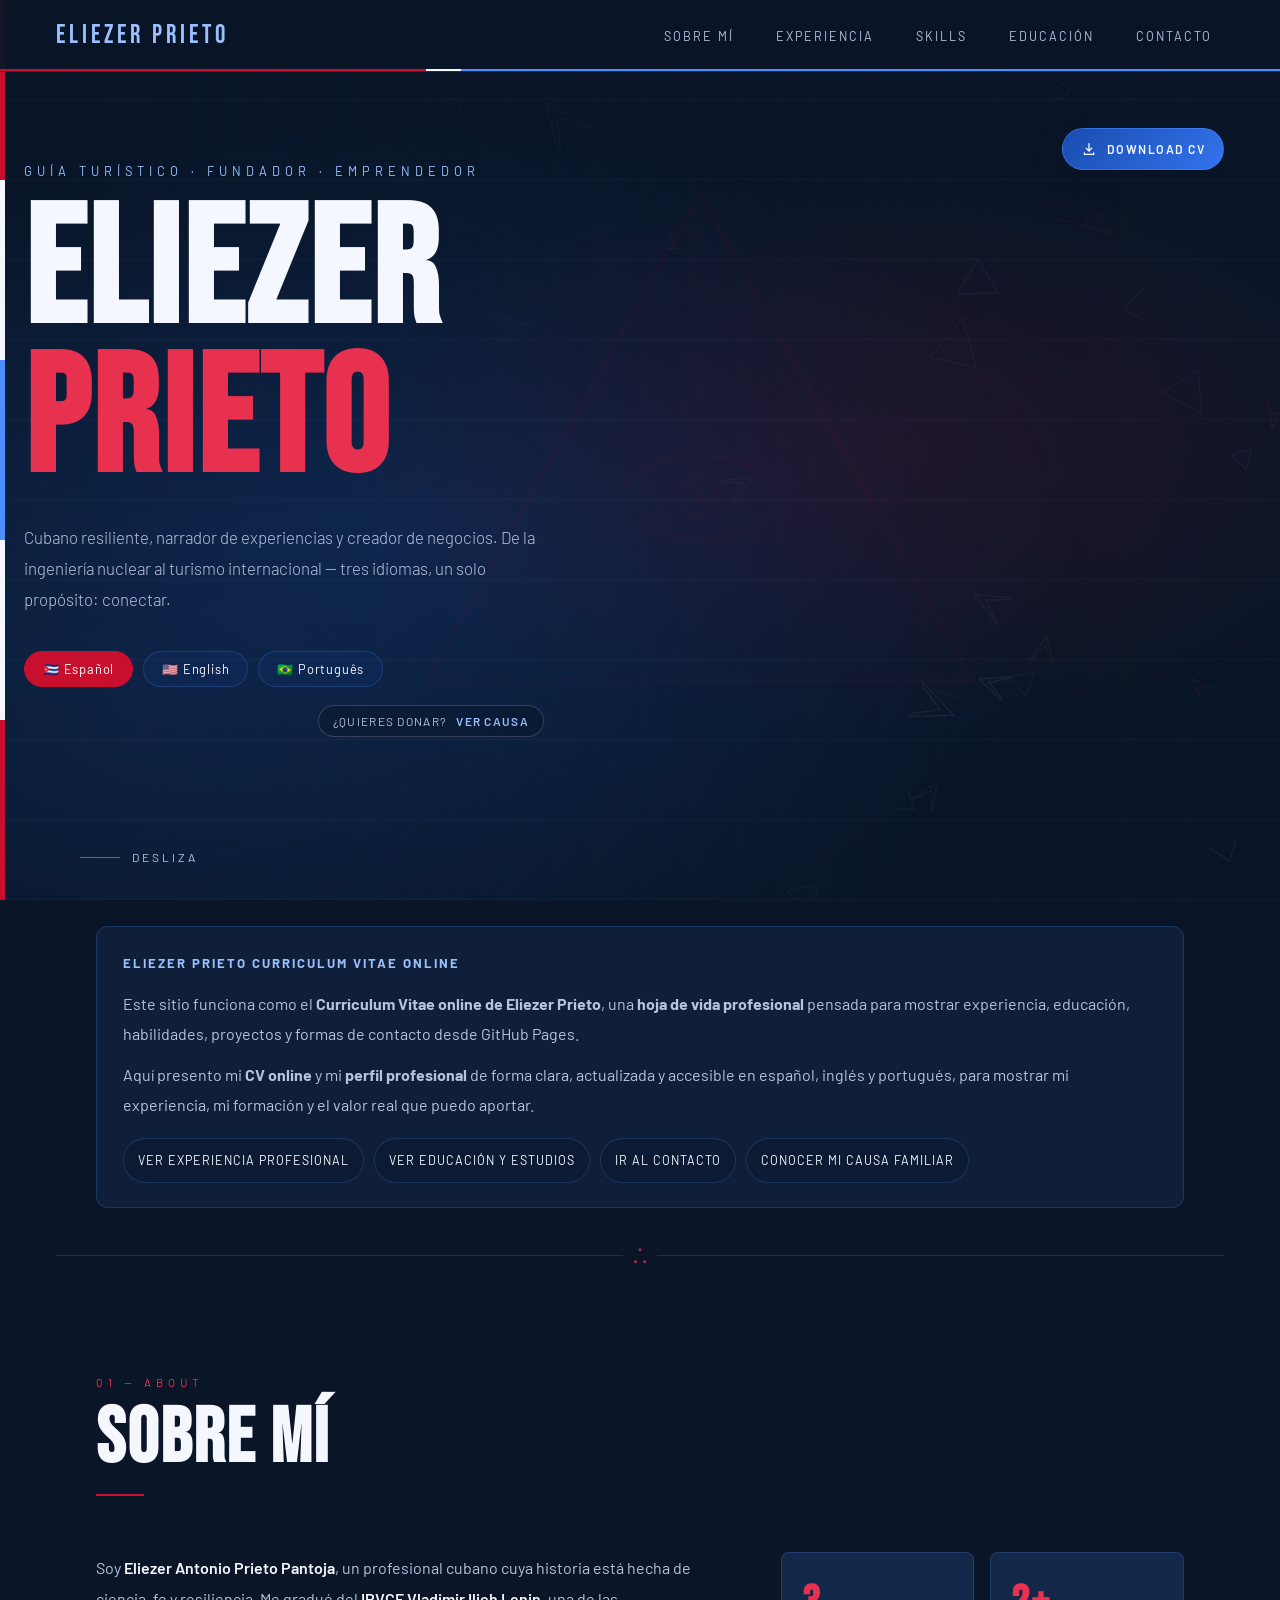
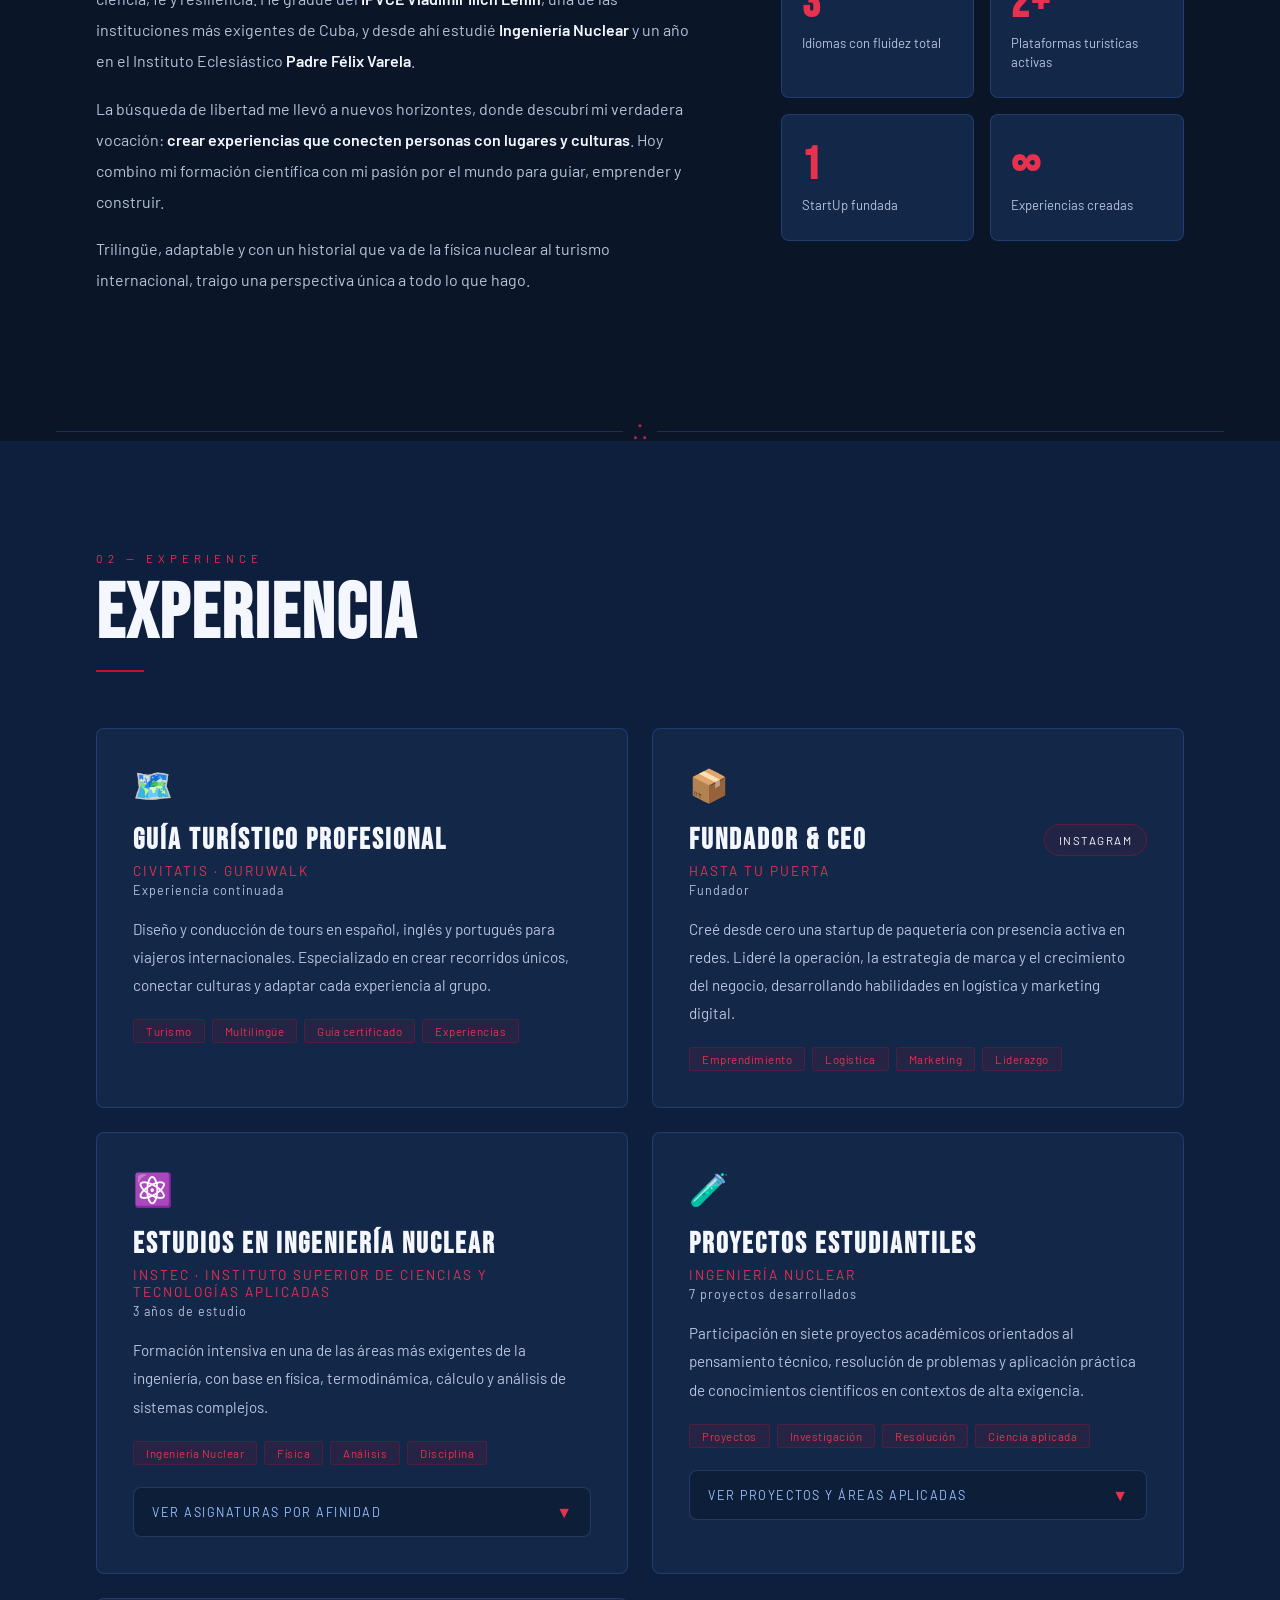
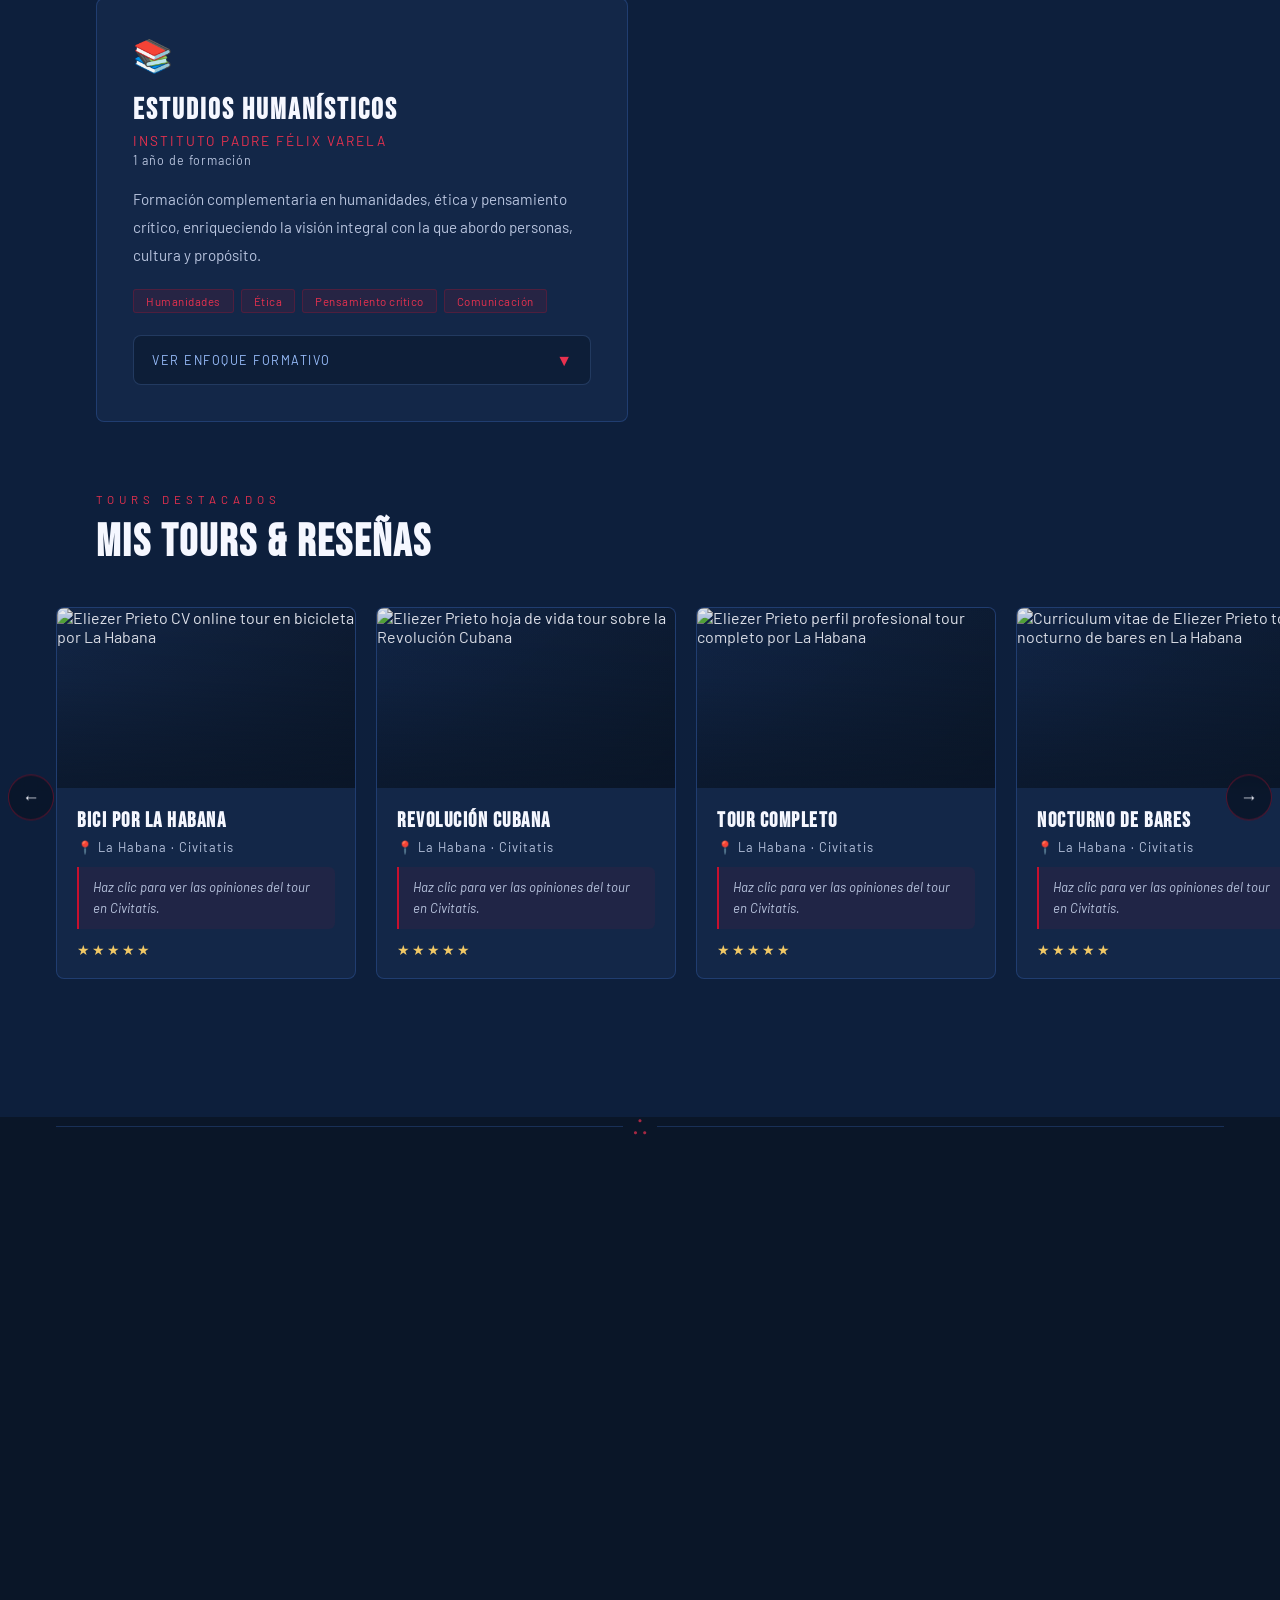
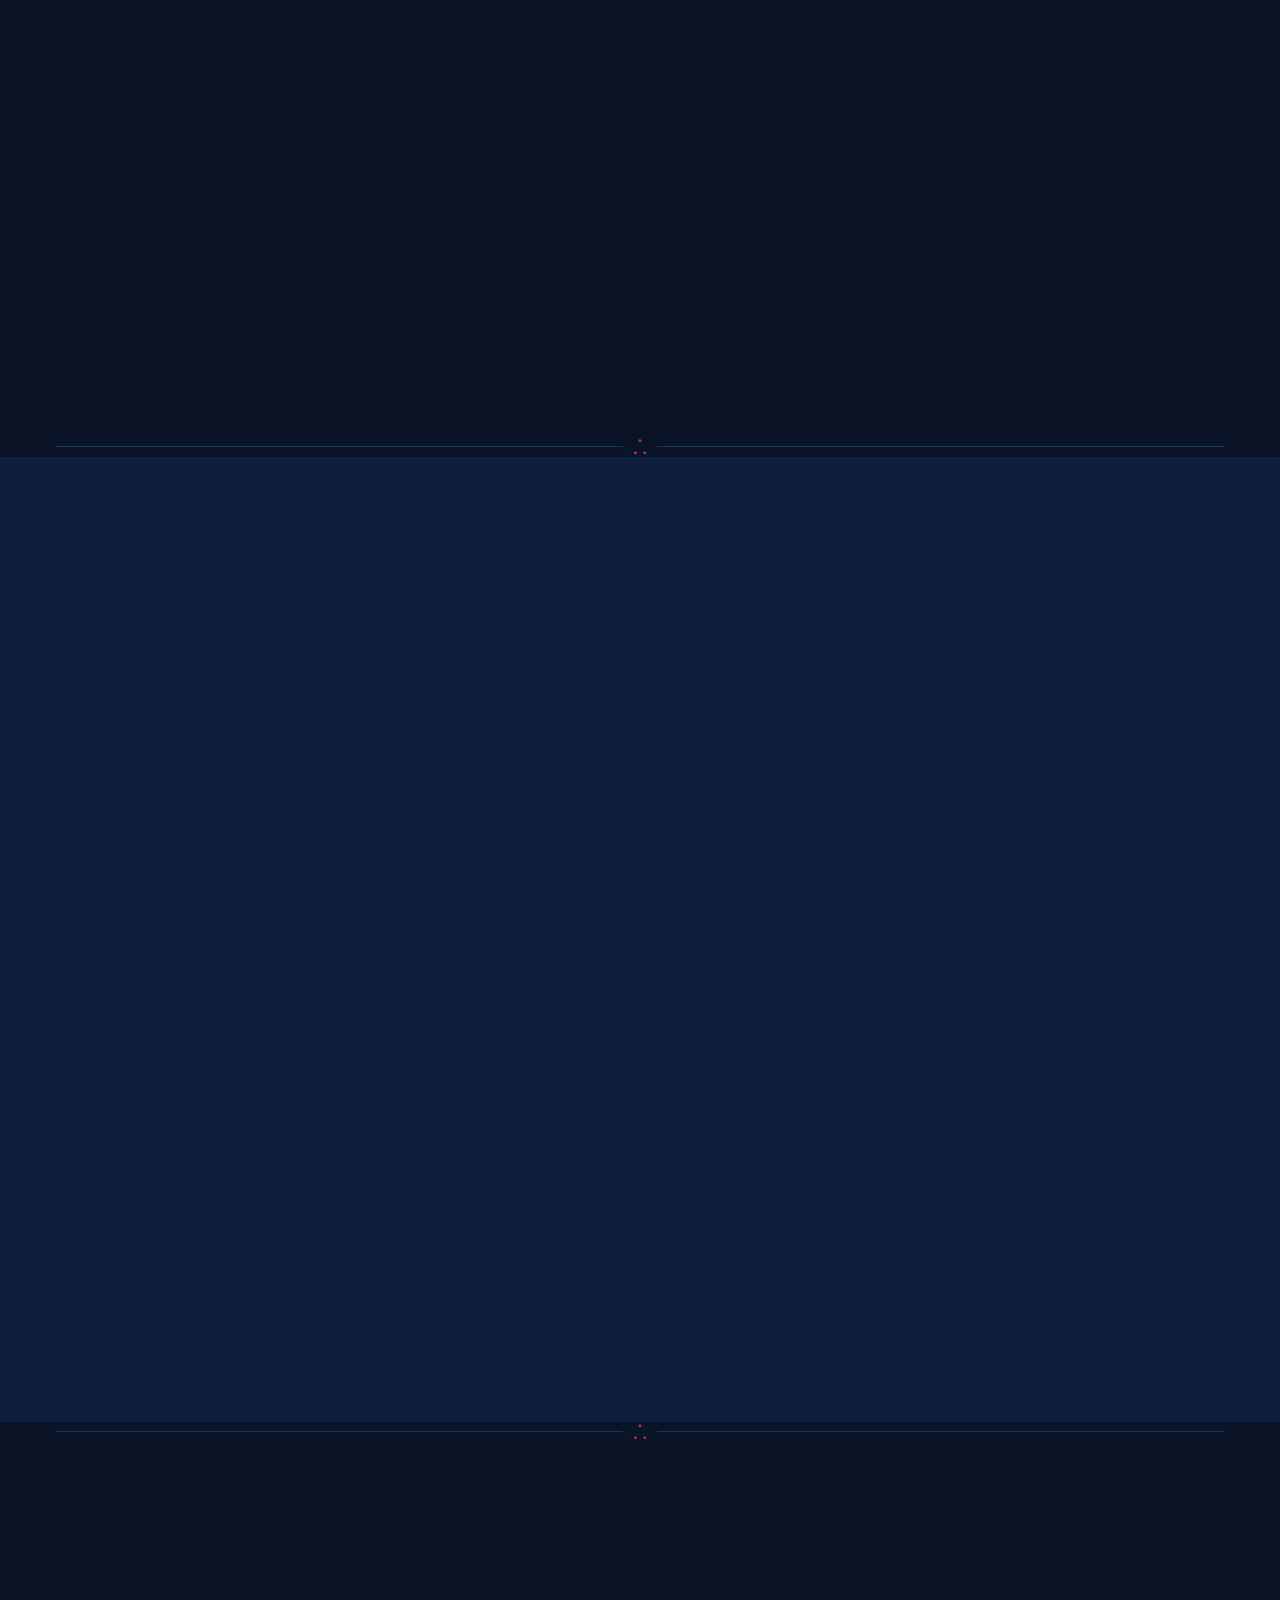
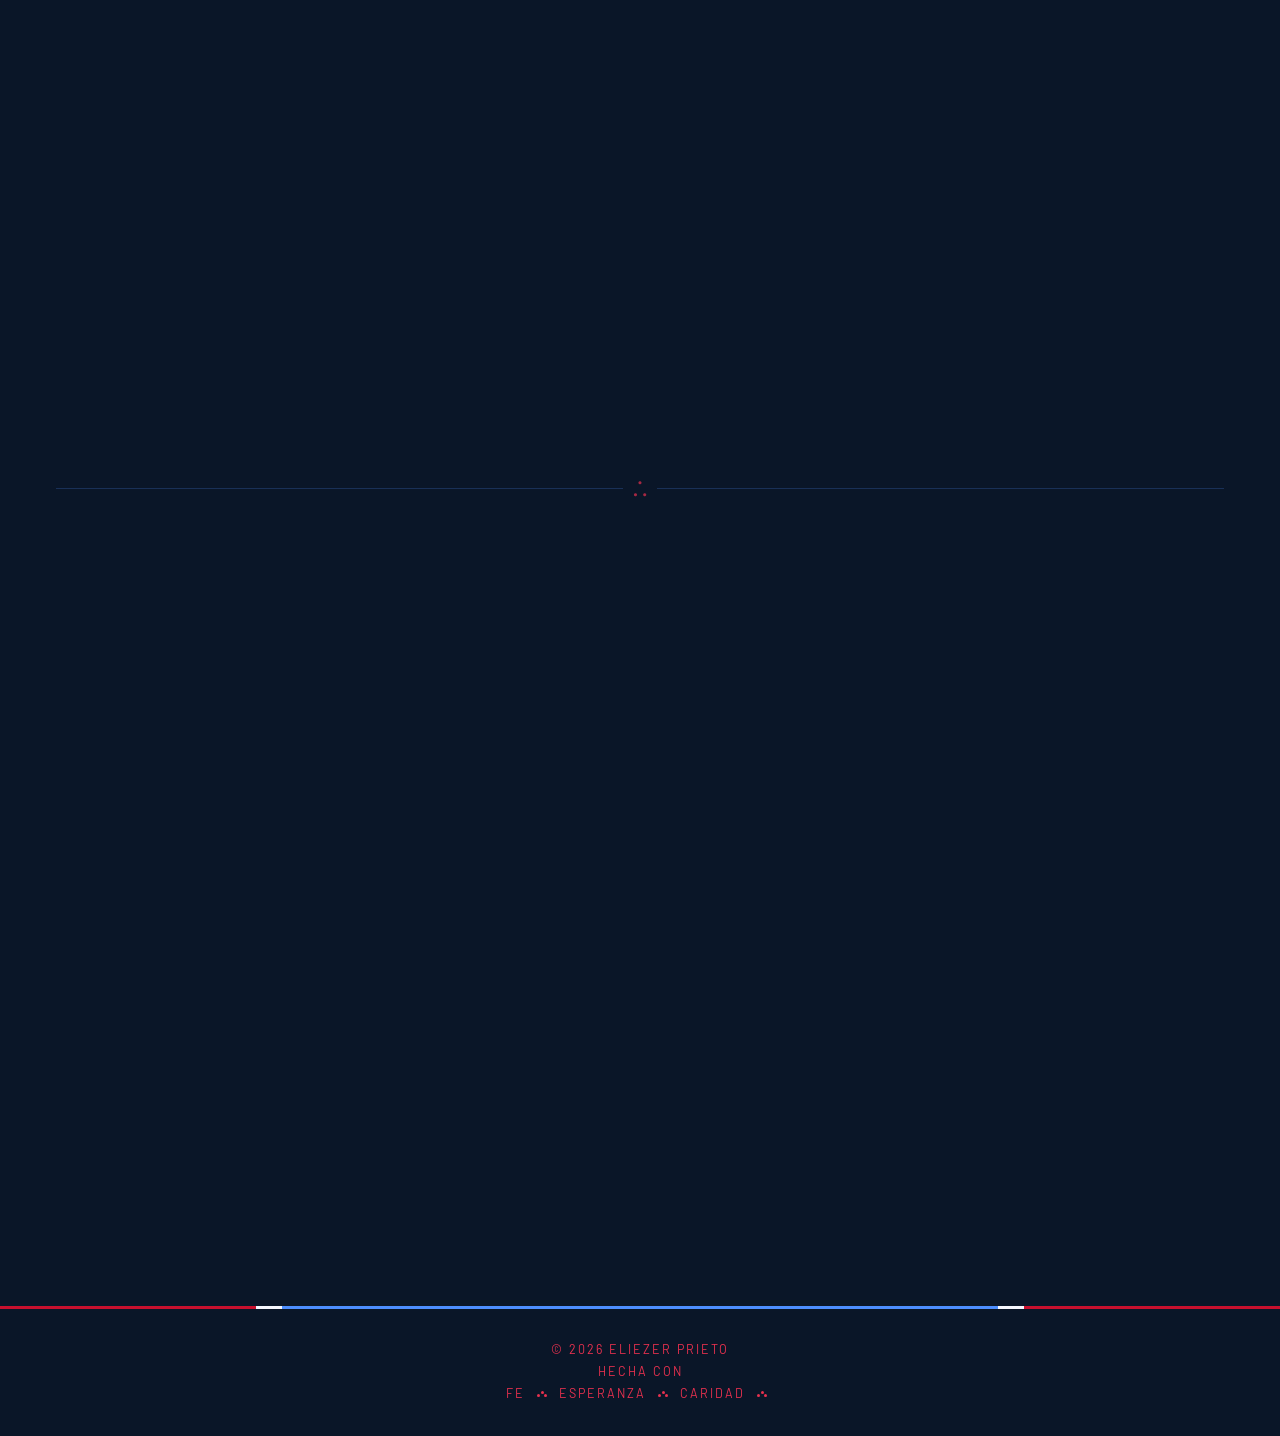
==== index.html @ 14755b4b "Reorder contact links and update travel availability" ====
<!DOCTYPE html>
<html lang="es">
<head>
<meta charset="UTF-8">
<meta name="viewport" content="width=device-width, initial-scale=1.0">
<title>Eliezer Prieto Curriculum Vitae | CV Online, Hoja de Vida y Perfil Profesional</title>
<meta name="description" content="Eliezer Prieto Curriculum Vitae y CV online. Hoja de vida, experiencia profesional, educación, habilidades, tours, proyectos y perfil profesional de Eliezer Prieto en GitHub Pages.">
<meta name="robots" content="index,follow,max-image-preview:large,max-snippet:-1,max-video-preview:-1">
<meta name="author" content="Eliezer Prieto">
<meta name="keywords" content="Eliezer Prieto Curriculum Vitae, Eliezer Prieto CV, Eliezer Prieto GitHub Pages, CV online, hoja de vida, perfil profesional, curriculum vitae online">
<meta name="theme-color" content="#0A1628">
<link rel="canonical" href="https://eliezerwork46-sketch.github.io/Eliezer_CV_LandingPage/">
<meta property="og:type" content="website">
<meta property="og:locale" content="es_ES">
<meta property="og:title" content="Eliezer Prieto Curriculum Vitae | CV Online y Perfil Profesional">
<meta property="og:description" content="CV online de Eliezer Prieto con experiencia, educación, habilidades, tours, hoja de vida profesional y enlaces de contacto.">
<meta property="og:url" content="https://eliezerwork46-sketch.github.io/Eliezer_CV_LandingPage/">
<meta property="og:site_name" content="Eliezer Prieto CV">
<meta property="og:image" content="https://eliezerwork46-sketch.github.io/Eliezer_CV_LandingPage/Hero.webp">
<meta property="og:image:alt" content="Eliezer Prieto Curriculum Vitae y perfil profesional online">
<meta property="og:image:width" content="1200">
<meta property="og:image:height" content="1600">
<meta name="twitter:card" content="summary_large_image">
<meta name="twitter:title" content="Eliezer Prieto CV | Curriculum Vitae Online">
<meta name="twitter:description" content="Curriculum vitae online, hoja de vida y perfil profesional de Eliezer Prieto en GitHub Pages.">
<meta name="twitter:image" content="https://eliezerwork46-sketch.github.io/Eliezer_CV_LandingPage/Hero.webp">
<meta name="twitter:image:alt" content="Eliezer Prieto Curriculum Vitae y perfil profesional online">
<link rel="preconnect" href="https://fonts.googleapis.com">
<link rel="preconnect" href="https://fonts.gstatic.com" crossorigin>
<link rel="preload" as="image" href="Hero.webp" fetchpriority="high">
<link rel="preload" as="image" href="BICI%201.webp">
<link rel="preload" as="image" href="REVOLUCION.webp">
<link rel="preload" as="image" href="COMPLETO.webp">
<link rel="icon" type="image/svg+xml" href="data:image/svg+xml,%3Csvg xmlns='http://www.w3.org/2000/svg' viewBox='0 0 64 64'%3E%3Crect width='64' height='64' fill='%2300247d'/%3E%3Crect y='12.8' width='64' height='12.8' fill='%23ffffff'/%3E%3Crect y='38.4' width='64' height='12.8' fill='%23ffffff'/%3E%3Cpolygon points='0,0 30,32 0,64' fill='%23cf142b'/%3E%3Cpolygon points='11,32 14.5,21.5 25.5,21.5 16.5,15 20,4.5 11,11 2,4.5 5.5,15 -3.5,21.5 7.5,21.5' fill='%23ffffff' transform='translate(0 10)'/%3E%3C/svg%3E">
<link rel="stylesheet" href="https://fonts.googleapis.com/css2?family=Bebas+Neue&family=Barlow:ital,wght@0,300;0,400;0,600;1,300&display=swap">

<!-- SEO técnico:
  - Canonical apuntando a la URL pública de GitHub Pages.
  - Keywords objetivo: Eliezer Prieto Curriculum Vitae, Eliezer Prieto CV y Eliezer Prieto GitHub Pages.
  - Recomendación futura de URLs limpias si luego separas páginas: /cv/, /hoja-de-vida/, /perfil-profesional/.
-->
<script type="application/ld+json">
{
  "@context": "https://schema.org",
  "@graph": [
    {
      "@type": "Person",
      "@id": "https://eliezerwork46-sketch.github.io/Eliezer_CV_LandingPage/#eliezer-prieto",
      "name": "Eliezer Antonio Prieto Pantoja",
      "alternateName": "Eliezer Prieto",
      "url": "https://eliezerwork46-sketch.github.io/Eliezer_CV_LandingPage/",
      "image": "https://eliezerwork46-sketch.github.io/Eliezer_CV_LandingPage/Hero.webp",
      "jobTitle": "Tour Guide, Entrepreneur and Technical Professional",
      "description": "Curriculum vitae online y perfil profesional de Eliezer Prieto, guía turístico, emprendedor y profesional con formación técnica y humanística.",
      "knowsLanguage": ["es", "en", "pt"],
      "email": "mailto:eliezer.work46@gmail.com",
      "telephone": "+55 95 98438-6985",
      "sameAs": [
        "https://www.instagram.com/engineer_t46",
        "https://www.instagram.com/hastatupuerta.cuba",
        "https://www.linkedin.com/in/eliezerprieto"
      ],
      "address": {
        "@type": "PostalAddress",
        "addressLocality": "Boa Vista",
        "addressRegion": "Roraima",
        "addressCountry": "BR"
      }
    },
    {
      "@type": "CreativeWork",
      "@id": "https://eliezerwork46-sketch.github.io/Eliezer_CV_LandingPage/#curriculum-vitae",
      "name": "Eliezer Prieto Curriculum Vitae",
      "headline": "Eliezer Prieto CV online en GitHub Pages",
      "creator": {
        "@id": "https://eliezerwork46-sketch.github.io/Eliezer_CV_LandingPage/#eliezer-prieto"
      },
      "url": "https://eliezerwork46-sketch.github.io/Eliezer_CV_LandingPage/",
      "inLanguage": ["es", "en", "pt"],
      "about": [
        "Eliezer Prieto Curriculum Vitae",
        "Eliezer Prieto CV",
        "CV online",
        "hoja de vida",
        "perfil profesional"
      ]
    },
    {
      "@type": "WebPage",
      "@id": "https://eliezerwork46-sketch.github.io/Eliezer_CV_LandingPage/#webpage",
      "url": "https://eliezerwork46-sketch.github.io/Eliezer_CV_LandingPage/",
      "name": "Eliezer Prieto Curriculum Vitae",
      "isPartOf": {
        "@type": "WebSite",
        "name": "Eliezer Prieto CV",
        "url": "https://eliezerwork46-sketch.github.io/Eliezer_CV_LandingPage/"
      },
      "about": {
        "@id": "https://eliezerwork46-sketch.github.io/Eliezer_CV_LandingPage/#eliezer-prieto"
      },
      "description": "CV online, hoja de vida y perfil profesional de Eliezer Prieto en GitHub Pages."
    }
  ]
}
</script>
<style>
*,*::before,*::after{margin:0;padding:0;box-sizing:border-box;}
:root{
  --blue:#0A1628;--blue2:#0D1F3C;--blue3:#132748;
  --red:#C8102E;--red2:#E8314F;
  --accent:#4D8EFF;--accent2:#9BC0FF;
  --white:#F5F7FF;--muted:#B7C3DD;--border:rgba(77,142,255,0.22);
}
html{scroll-behavior:smooth;}
body{background:var(--blue);color:var(--white);font-family:'Barlow',sans-serif;overflow-x:hidden;}
.bg-symbols{position:fixed;inset:0;z-index:0;pointer-events:none;opacity:0.22;}
.sr-only{
  position:absolute;width:1px;height:1px;padding:0;margin:-1px;overflow:hidden;
  clip:rect(0,0,0,0);white-space:nowrap;border:0;
}
.sec,.exp-wrap,.edu-wrap,.seo-strip{content-visibility:auto;contain-intrinsic-size:1px 900px;}

/* NAV */
nav{
  position:fixed;top:0;width:100%;z-index:200;
  padding:20px 56px;display:flex;justify-content:space-between;align-items:center;
  background:rgba(10,22,40,0.92);backdrop-filter:blur(16px);
  border-bottom:1px solid var(--border);transition:background 0.3s;
}
/* Cuban flag stripe under nav */
nav::after{
  content:'';position:absolute;bottom:0;left:0;right:0;height:2px;
  background:linear-gradient(90deg, var(--red) 33.3%, var(--white) 33.3%, var(--white) 36%, var(--accent) 36%);
}
.nav-logo{font-family:'Bebas Neue',sans-serif;font-size:1.6rem;letter-spacing:4px;color:var(--accent2);}
.nav-links{display:flex;gap:18px;align-items:center;flex-wrap:wrap;}
.nav-links a{color:var(--muted);text-decoration:none;font-size:0.78rem;letter-spacing:2px;text-transform:uppercase;transition:all 0.3s;cursor:pointer;padding:8px 12px;border-radius:999px;}
.nav-links a:hover,.nav-links a:focus-visible{color:var(--white);background:rgba(200,16,46,0.12);outline:none;}

/* HERO */
#hero{min-height:100vh;display:flex;align-items:center;position:relative;overflow:hidden;padding:120px 56px 80px;}
.hero-photo{
  position:absolute;inset:0;z-index:0;
  background:
    linear-gradient(90deg,rgba(10,22,40,0.95) 0%,rgba(10,22,40,0.82) 28%,rgba(10,22,40,0.45) 58%,rgba(10,22,40,0.12) 78%,rgba(10,22,40,0.05) 100%),
    url('Hero.webp') right center/cover no-repeat;
}
.hero-noise{position:absolute;inset:0;
  background:radial-gradient(ellipse at 70% 50%,rgba(200,16,46,0.12) 0%,transparent 45%),
             radial-gradient(ellipse at 30% 60%,rgba(30,95,212,0.18) 0%,transparent 55%),
             radial-gradient(ellipse at 10% 80%,rgba(13,31,60,0.8) 0%,transparent 50%);
  z-index:1;
}
.hero-lines{position:absolute;inset:0;opacity:0.04;background-image:repeating-linear-gradient(0deg,var(--accent2) 0px,var(--accent2) 1px,transparent 1px,transparent 80px);z-index:1;}

/* Cuban flag stripe hero accent */
.hero-stripe{position:absolute;left:0;top:0;bottom:0;width:5px;z-index:2;
  background:linear-gradient(to bottom,var(--red) 20%,var(--white) 20%,var(--white) 40%,var(--accent) 40%,var(--accent) 60%,var(--white) 60%,var(--white) 80%,var(--red) 80%);}

.delta-wrap{position:absolute;top:50%;left:50%;transform:translate(-40%,-52%);opacity:0.045;pointer-events:none;z-index:1;}
.delta-wrap svg{width:min(55vw,600px);height:auto;}

.hero-content{position:relative;z-index:3;max-width:1000px;padding-left:24px;}
.hero-download{
  position:absolute;top:128px;right:56px;z-index:4;
  display:flex;justify-content:flex-end;
}
.hero-copy-block{max-width:560px;}
.hero-seo-image{
  position:absolute;width:1px;height:1px;opacity:0;pointer-events:none;
}
.hero-eyebrow{font-size:0.8rem;letter-spacing:5px;text-transform:uppercase;color:var(--accent2);margin-bottom:20px;opacity:0;transform:translateY(16px);animation:up 0.7s 0.1s forwards;}
.hero-name{
  font-family:'Bebas Neue',sans-serif;font-size:clamp(5rem,13vw,11rem);
  line-height:0.9;letter-spacing:3px;
  margin:16px 0 20px;
  opacity:0;transform:translateY(30px);animation:up 0.9s 0.25s forwards;
}
.hero-name .line2{color:var(--red2);}
.hero-desc{
  max-width:520px;font-size:1.05rem;font-weight:300;color:var(--muted);line-height:1.85;
  margin:24px 0 36px;
  opacity:0;transform:translateY(20px);animation:up 0.9s 0.45s forwards;
}
.hero-langs{
  display:flex;gap:10px;flex-wrap:wrap;align-items:center;
  margin-top:8px;
  opacity:0;transform:translateY(16px);animation:up 0.8s 0.6s forwards;
}
.hero-support{
  margin-top:18px;
  display:flex;justify-content:flex-end;
  opacity:0;transform:translateY(16px);animation:up 0.8s 0.75s forwards;
}
.hero-support-link{
  display:inline-flex;align-items:center;gap:10px;
  padding:8px 14px;border-radius:999px;
  border:1px solid rgba(245,247,255,0.18);
  background:rgba(10,22,40,0.46);color:var(--muted);
  text-decoration:none;font-size:0.74rem;letter-spacing:1.3px;text-transform:uppercase;
  transition:all 0.3s;
}
.hero-support-link:hover{
  color:var(--white);border-color:rgba(200,16,46,0.3);
  background:rgba(200,16,46,0.1);transform:translateY(-1px);
}
.hero-support-link:focus-visible{outline:2px solid var(--accent2);outline-offset:3px;}
.hero-support-link strong{color:var(--accent2);font-weight:600;}
.hero-download-link{
  display:inline-flex;align-items:center;gap:10px;
  padding:12px 18px;border-radius:999px;
  border:1px solid rgba(77,142,255,0.45);
  background:linear-gradient(135deg,rgba(26,78,180,0.96),rgba(56,124,255,0.92));
  color:var(--white);
  text-decoration:none;font-size:0.76rem;font-weight:600;
  letter-spacing:1.5px;text-transform:uppercase;
  box-shadow:0 12px 28px rgba(6,16,34,0.28);
  transition:all 0.3s;
}
.hero-download-link:hover{
  background:linear-gradient(135deg,rgba(39,96,210,1),rgba(103,162,255,0.96));
  border-color:rgba(155,192,255,0.72);
  transform:translateY(-2px);
}
.hero-download-link:focus-visible{outline:2px solid var(--accent2);outline-offset:3px;}
.hero-download-link svg{width:16px;height:16px;fill:currentColor;}
.badge{
  border:1px solid var(--border);padding:9px 18px;border-radius:999px;
  font-size:0.8rem;letter-spacing:0.8px;transition:all 0.3s;
  background:rgba(30,95,212,0.08);cursor:pointer;user-select:none;color:var(--white);font-family:inherit;
}
.badge:hover,.badge:focus-visible{background:var(--red);border-color:var(--red);color:#fff;transform:translateY(-2px);outline:none;}
.badge.active{background:var(--red);border-color:var(--red);color:#fff;}
.scroll-cue{position:absolute;z-index:3;bottom:36px;left:80px;display:flex;align-items:center;gap:12px;color:var(--muted);font-size:0.75rem;letter-spacing:3px;text-transform:uppercase;opacity:0;animation:up 1s 1s forwards;}
.scroll-cue::before{content:'';display:block;width:40px;height:1px;background:var(--red2);}

/* SECTIONS */
.sec{padding:110px 56px;max-width:1200px;margin:0 auto;scroll-margin-top:70px;}
.label{font-size:0.72rem;letter-spacing:5px;text-transform:uppercase;color:var(--red2);margin-bottom:12px;}
.big-title{font-family:'Bebas Neue',sans-serif;font-size:clamp(3rem,6vw,5.5rem);letter-spacing:2px;line-height:1;margin-bottom:16px;}
.rule{width:48px;height:2px;background:var(--red);margin-bottom:56px;}
.section-kicker{font-size:0.82rem;color:var(--accent2);letter-spacing:2px;text-transform:uppercase;margin-bottom:14px;}

/* SEO content blocks */
.seo-strip{
  max-width:1200px;margin:0 auto;padding:26px 56px 38px;
}
.seo-panel{
  background:rgba(19,39,72,0.58);border:1px solid var(--border);border-radius:12px;
  padding:24px 26px;color:var(--muted);line-height:1.85;
}
.seo-panel p + p{margin-top:12px;}
.seo-links{display:flex;flex-wrap:wrap;gap:10px;margin-top:18px;}
.seo-link{
  display:inline-flex;align-items:center;gap:8px;padding:10px 14px;border-radius:999px;
  text-decoration:none;color:var(--white);border:1px solid rgba(77,142,255,0.22);background:rgba(10,22,40,0.35);
  transition:all 0.3s;font-size:0.78rem;letter-spacing:1px;text-transform:uppercase;
}
.seo-link:hover,.seo-link:focus-visible{background:rgba(200,16,46,0.1);border-color:rgba(200,16,46,0.35);outline:none;}

/* ABOUT */
.about-wrap{display:grid;grid-template-columns:3fr 2fr;gap:80px;align-items:start;}
.about-text p{color:var(--muted);line-height:1.95;font-size:1rem;margin-bottom:16px;}
.about-text p b{color:var(--white);font-weight:600;}
.about-cards{display:grid;grid-template-columns:1fr 1fr;gap:16px;}
.acard{background:var(--blue3);border:1px solid var(--border);border-radius:8px;padding:24px 20px;transition:all 0.3s;}
.acard:hover{border-color:var(--red2);transform:translateY(-4px);box-shadow:0 20px 40px rgba(200,16,46,0.15);}
.acard-num{font-family:'Bebas Neue',sans-serif;font-size:2.8rem;color:var(--red2);letter-spacing:2px;}
.acard-desc{color:var(--muted);font-size:0.82rem;margin-top:4px;line-height:1.5;}

/* EXP */
.exp-wrap{background:var(--blue2);padding:110px 0;scroll-margin-top:70px;}
.exp-inner{max-width:1200px;margin:0 auto;padding:0 56px;}
.exp-grid{display:grid;grid-template-columns:1fr 1fr;gap:24px;margin-bottom:70px;}
.ecard{background:var(--blue3);border:1px solid var(--border);border-radius:8px;padding:36px;position:relative;overflow:hidden;transition:all 0.4s;}
.ecard::after{content:'';position:absolute;bottom:0;left:0;right:0;height:2px;background:linear-gradient(90deg,var(--red),var(--red2));transform:scaleX(0);transform-origin:left;transition:transform 0.4s;}
.ecard:hover::after{transform:scaleX(1);}
.ecard:hover{transform:translateY(-5px);box-shadow:0 24px 48px rgba(0,0,0,0.5);border-color:rgba(200,16,46,0.3);}
.ecard-icon{font-size:2rem;margin-bottom:18px;}
.ecard-role{font-family:'Bebas Neue',sans-serif;font-size:1.8rem;letter-spacing:2px;margin-bottom:4px;}
.ecard-head{display:flex;align-items:center;justify-content:space-between;gap:12px;margin-bottom:4px;}
.ecard-head .ecard-role{margin-bottom:0;}
.ecard-link{
  display:inline-flex;align-items:center;justify-content:center;
  padding:8px 14px;border-radius:999px;
  border:1px solid rgba(200,16,46,0.35);
  background:rgba(200,16,46,0.08);color:var(--white);
  text-decoration:none;font-size:0.72rem;letter-spacing:1.5px;text-transform:uppercase;
  transition:all 0.3s;white-space:nowrap;
}
.ecard-link:hover{background:var(--red);border-color:var(--red);transform:translateY(-1px);}
.ecard-co{color:var(--red2);font-size:0.85rem;letter-spacing:2px;text-transform:uppercase;margin-bottom:4px;}
.ecard-period{color:var(--muted);font-size:0.78rem;letter-spacing:1px;margin-bottom:18px;}
.ecard-desc{color:var(--muted);line-height:1.85;font-size:0.95rem;}
.tags{display:flex;flex-wrap:wrap;gap:7px;margin-top:20px;}
.tag{background:rgba(200,16,46,0.1);border:1px solid rgba(200,16,46,0.25);color:var(--red2);font-size:0.72rem;padding:4px 12px;border-radius:3px;letter-spacing:0.5px;}
.ecard-toggle{
  width:100%;margin-top:22px;padding:14px 18px;
  display:flex;align-items:center;justify-content:space-between;gap:18px;
  border:1px solid rgba(122,171,255,0.2);border-radius:8px;
  background:rgba(10,22,40,0.48);color:var(--white);
  font:inherit;text-align:left;cursor:pointer;transition:all 0.3s;
}
.ecard-toggle:hover{border-color:rgba(200,16,46,0.35);background:rgba(200,16,46,0.09);}
.ecard-toggle-text{font-size:0.78rem;letter-spacing:1.5px;text-transform:uppercase;color:var(--accent2);}
.ecard-toggle-icon{font-size:1rem;color:var(--red2);transition:transform 0.3s;}
.ecard-toggle[aria-expanded="true"] .ecard-toggle-icon{transform:rotate(180deg);}
.ecard-panel{
  max-height:0;overflow:hidden;opacity:0;
  transition:max-height 0.35s ease,opacity 0.25s ease,margin-top 0.25s ease;
}
.ecard-panel.open{opacity:1;margin-top:18px;}
.study-groups{display:grid;gap:14px;}
.study-group{
  padding:16px 18px;border-radius:8px;
  border:1px solid rgba(122,171,255,0.14);
  background:rgba(10,22,40,0.38);
}
.study-group-title{
  margin-bottom:10px;font-size:0.76rem;letter-spacing:2px;
  text-transform:uppercase;color:var(--red2);
}
.study-group ul{padding-left:18px;color:var(--muted);line-height:1.7;font-size:0.92rem;}
.study-group li+li{margin-top:6px;}

/* TOURS */
.tours-label{font-size:0.72rem;letter-spacing:5px;text-transform:uppercase;color:var(--red2);margin-bottom:10px;}
.tours-heading{font-family:'Bebas Neue',sans-serif;font-size:clamp(1.8rem,3.5vw,2.8rem);letter-spacing:2px;margin-bottom:28px;}
.carousel-outer{position:relative;}
.carousel-track{display:flex;gap:20px;overflow-x:auto;scroll-behavior:smooth;padding:10px 56px 28px;scrollbar-width:none;-ms-overflow-style:none;cursor:grab;overscroll-behavior-x:contain;touch-action:pan-x;}
.carousel-track::-webkit-scrollbar{display:none;}
.carousel-track.grabbing{cursor:grabbing;}
.tour-card{flex:0 0 300px;background:var(--blue3);border:1px solid var(--border);border-radius:8px;overflow:hidden;transition:all 0.3s;text-decoration:none;color:var(--white);display:block;}
.tour-card:hover{transform:translateY(-6px);border-color:rgba(200,16,46,0.35);box-shadow:0 20px 40px rgba(0,0,0,0.5);}
.tour-img{
  width:100%;height:180px;
  background:
    linear-gradient(135deg,rgba(19,39,72,0.94),rgba(10,22,40,0.98)),
    linear-gradient(90deg,rgba(77,142,255,0.16),rgba(200,16,46,0.08));
  position:relative;
  overflow:hidden;
}
.tour-img img{
  width:100%;height:100%;object-fit:cover;display:block;
  opacity:0;
  transform:scale(1.04);
  filter:blur(12px);
  transition:opacity 0.45s ease,transform 0.55s ease,filter 0.55s ease;
  will-change:opacity,transform,filter;
}
.tour-img img.is-loaded{
  opacity:1;
  transform:none;
  filter:none;
}
.tour-img::after{
  content:'';
  position:absolute;inset:0;
  background:linear-gradient(180deg,rgba(10,22,40,0.08) 0%,rgba(10,22,40,0.18) 40%,rgba(10,22,40,0.7) 100%);
}
.tour-body{padding:20px;}
.tour-title{font-family:'Bebas Neue',sans-serif;font-size:1.3rem;letter-spacing:1.5px;margin-bottom:6px;}
.tour-loc{color:var(--muted);font-size:0.8rem;letter-spacing:1px;margin-bottom:12px;}
.tour-review{background:rgba(200,16,46,0.07);border-left:2px solid var(--red);padding:10px 14px;border-radius:0 6px 6px 0;font-size:0.82rem;color:var(--muted);line-height:1.6;font-style:italic;margin-bottom:12px;}
.tour-stars{color:#F0C866;font-size:0.85rem;letter-spacing:2px;}

/* Floating carousel buttons */
.cbtn{
  position:absolute;top:50%;transform:translateY(-60%);
  width:46px;height:46px;border-radius:50%;
  border:1px solid rgba(200,16,46,0.4);
  background:rgba(10,22,40,0.85);backdrop-filter:blur(8px);
  color:var(--white);font-size:1.1rem;
  cursor:pointer;transition:all 0.3s;
  display:flex;align-items:center;justify-content:center;
  z-index:10;
}
.cbtn:hover{background:var(--red);border-color:var(--red);}
#prev{left:8px;}
#next{right:8px;}

/* SKILLS */
.skills-grid{display:grid;grid-template-columns:repeat(3,1fr);gap:16px;}
.sk{background:var(--blue3);border:1px solid var(--border);border-radius:8px;padding:22px 20px;transition:all 0.3s;}
.sk:hover{border-color:rgba(200,16,46,0.35);transform:translateY(-3px);}
.sk-name{font-size:0.95rem;font-weight:600;margin-bottom:12px;letter-spacing:0.3px;line-height:1.5;}
.sk-strong{font-size:0.8rem;color:var(--red2);letter-spacing:1.5px;text-transform:uppercase;margin-bottom:10px;}
.sk-desc{font-size:0.9rem;color:var(--muted);line-height:1.75;}

/* EDU */
.edu-wrap{background:var(--blue2);padding:110px 0;scroll-margin-top:70px;}
.edu-inner{max-width:1200px;margin:0 auto;padding:0 56px;}
.edu-list{display:flex;flex-direction:column;}
.edu-item{display:grid;grid-template-columns:200px 1fr;border-top:1px solid var(--border);padding:40px 0;gap:48px;transition:all 0.3s;}
.edu-item:last-child{border-bottom:1px solid var(--border);}
.edu-item:hover .edu-title{color:var(--red2);}
.edu-year{color:var(--red2);font-size:0.78rem;letter-spacing:3px;text-transform:uppercase;padding-top:4px;}
.edu-title{font-family:'Bebas Neue',sans-serif;font-size:1.6rem;letter-spacing:1.5px;margin-bottom:6px;transition:color 0.3s;}
.edu-inst{color:var(--muted);font-size:0.85rem;margin-bottom:10px;letter-spacing:0.5px;}
.edu-note{color:var(--muted);font-size:0.92rem;line-height:1.8;font-style:italic;}

/* CONTACT */
.contact-wrap{display:grid;grid-template-columns:1fr 1fr;gap:80px;align-items:start;}
.contact-intro p{color:var(--muted);line-height:1.9;font-size:1rem;margin-bottom:20px;}
.contact-intro blockquote{border-left:2px solid var(--red);padding-left:20px;font-style:italic;color:var(--muted);font-size:0.95rem;line-height:1.8;}
.contact-cta{margin-top:22px;display:flex;flex-wrap:wrap;gap:12px;}
.contact-cta .hero-download-link{
  background:linear-gradient(135deg,rgba(14,42,98,0.94),rgba(40,96,212,0.9));
}
.clinks{display:flex;flex-direction:column;gap:14px;}
.clink{display:flex;align-items:center;gap:18px;background:var(--blue3);border:1px solid var(--border);border-radius:8px;padding:18px 24px;text-decoration:none;color:var(--white);transition:all 0.3s;}
.clink:hover{border-color:var(--red2);transform:translateX(8px);background:rgba(200,16,46,0.1);}
.clink.static-link{cursor:default;}
.clink.static-link:hover{transform:none;background:var(--blue3);}
.clink-icon{font-size:1.4rem;flex-shrink:0;}
.clink-main{font-weight:600;font-size:0.9rem;}
.clink-sub{color:var(--muted);font-size:0.78rem;margin-top:2px;}

/* Blog ideas for SEO topical authority */
.blog-grid{display:grid;grid-template-columns:repeat(3,1fr);gap:18px;}
.blog-card{
  background:var(--blue3);border:1px solid var(--border);border-radius:10px;padding:22px 20px;
  transition:all 0.3s;
}
.blog-card:hover{border-color:rgba(200,16,46,0.35);transform:translateY(-4px);}
.blog-card h3{font-family:'Bebas Neue',sans-serif;font-size:1.5rem;letter-spacing:1px;margin-bottom:10px;}
.blog-card p{color:var(--muted);line-height:1.8;font-size:0.92rem;}
.blog-card a{display:inline-block;margin-top:14px;color:var(--accent2);text-decoration:none;text-transform:uppercase;letter-spacing:1px;font-size:0.76rem;}
.blog-card a:hover{color:var(--white);}

/* FOOTER — Cuban flag */
footer{
  text-align:center;padding:36px 56px;
  border-top:none;
  color:var(--muted);font-size:0.78rem;letter-spacing:2px;text-transform:uppercase;
  position:relative;overflow:hidden;
}
footer::before{
  content:'';position:absolute;top:0;left:0;right:0;height:3px;
  background:linear-gradient(90deg,var(--red) 20%,var(--white) 20%,var(--white) 22%,var(--accent) 22%,var(--accent) 78%,var(--white) 78%,var(--white) 80%,var(--red) 80%);
}
footer span{color:var(--red2);}
.footer-line{display:block;}
.footer-line + .footer-line{margin-top:8px;}
.tri-mark{
  display:inline-grid;grid-template-columns:auto auto;grid-template-rows:auto auto;
  width:10px;margin:0 7px;vertical-align:middle;transform:translateY(-1px);
}
.tri-mark span{width:3px;height:3px;border-radius:50%;background:var(--red2);display:block;}
.tri-mark span:nth-child(1){grid-column:1 / span 2;justify-self:center;align-self:start;}
.tri-mark span:nth-child(2){grid-column:1;grid-row:2;justify-self:start;align-self:end;}
.tri-mark span:nth-child(3){grid-column:2;grid-row:2;justify-self:end;align-self:end;}

/* SEP */
.sep{display:flex;align-items:center;justify-content:center;gap:10px;padding:0 56px;}
.sep-line{flex:1;height:1px;background:var(--border);}
.sep-dots{display:flex;flex-direction:column;align-items:center;gap:5px;color:var(--red2);font-size:0.45rem;opacity:0.7;line-height:1;}
.sep-dots .row{display:flex;gap:5px;}

.reveal{opacity:0;transform:translateY(36px);transition:opacity 0.8s ease,transform 0.8s ease;}
.reveal.visible{opacity:1;transform:none;}
.lang-fade{transition:opacity 0.25s ease;}
.lang-fade.fading{opacity:0;}
@keyframes up{to{opacity:1;transform:translateY(0);}}

@media(max-width:768px){
  nav{padding:16px 24px;}.nav-links{display:none;}
  .sec{padding:70px 24px;}
  .seo-strip{padding:0 24px 24px;}
  .exp-inner,.edu-inner{padding:0 24px;}
  .carousel-track{padding:10px 56px 28px;}
  .about-wrap,.exp-grid,.skills-grid,.contact-wrap,.blog-grid{grid-template-columns:1fr;}
  .edu-item{grid-template-columns:1fr;gap:10px;}
  .hero-photo{
    background:
      linear-gradient(90deg,rgba(10,22,40,0.94) 0%,rgba(10,22,40,0.78) 28%,rgba(10,22,40,0.36) 54%,rgba(10,22,40,0.16) 76%,rgba(10,22,40,0.06) 100%),
      url('Hero.webp') 34% center/cover no-repeat;
  }
  .hero-download{top:98px;right:24px;}
  .hero-name{font-size:clamp(4rem,18vw,7rem);}
  .ecard-head{align-items:flex-start;flex-direction:column;}
  .hero-download-link{padding:10px 14px;font-size:0.68rem;}
}
</style>
</head>
<body>
<canvas class="bg-symbols" id="bgSymbols" aria-hidden="true"></canvas>

<nav>
  <div class="nav-logo">ELIEZER PRIETO</div>
  <div class="nav-links">
    <a href="#sobre-mi" data-i18n="nav.about">Sobre mí</a>
    <a href="#experiencia" data-i18n="nav.exp">Experiencia</a>
    <a href="#habilidades" data-i18n="nav.skills">Skills</a>
    <a href="#educacion" data-i18n="nav.edu">Educación</a>
    <a href="#contacto" data-i18n="nav.contact">Contacto</a>
  </div>
</nav>

<!-- HERO -->
<section id="hero" style="max-width:100%;padding:0;margin:0;">
  <img class="hero-seo-image" src="Hero.webp" alt="Eliezer Prieto curriculum vitae y perfil profesional en GitHub Pages" width="1200" height="1600" fetchpriority="high" decoding="async">
  <div class="hero-photo"></div>
  <div class="hero-noise"></div>
  <div class="hero-lines"></div>
  <div class="hero-stripe"></div>
  <div class="delta-wrap">
    <svg viewBox="0 0 400 360" fill="none" xmlns="http://www.w3.org/2000/svg">
      <polygon points="200,18 382,342 18,342" stroke="#C8102E" stroke-width="2.5" fill="none"/>
      <ellipse cx="200" cy="220" rx="52" ry="28" stroke="#C8102E" stroke-width="2" fill="none"/>
      <circle cx="200" cy="220" r="13" stroke="#C8102E" stroke-width="1.8" fill="none"/>
      <circle cx="200" cy="220" r="3.5" fill="#C8102E"/>
      <line x1="200" y1="22" x2="200" y2="155" stroke="#C8102E" stroke-width="1" opacity="0.5"/>
      <line x1="155" y1="185" x2="25" y2="338" stroke="#C8102E" stroke-width="1" opacity="0.35"/>
      <line x1="245" y1="185" x2="375" y2="338" stroke="#C8102E" stroke-width="1" opacity="0.35"/>
    </svg>
  </div>
  <div class="hero-download">
    <a class="hero-download-link" href="Eliezer-Prieto-CV-ES.pdf" download="Eliezer-Prieto-CV-ES.pdf">
      <svg viewBox="0 0 24 24" aria-hidden="true"><path d="M12 3a1 1 0 0 1 1 1v8.59l2.3-2.29a1 1 0 1 1 1.4 1.41l-4 3.99a1 1 0 0 1-1.4 0l-4-3.99a1 1 0 0 1 1.4-1.41L11 12.59V4a1 1 0 0 1 1-1Zm-7 14a1 1 0 0 1 1 1v1h12v-1a1 1 0 1 1 2 0v2a1 1 0 0 1-1 1H5a1 1 0 0 1-1-1v-2a1 1 0 0 1 1-1Z"/></svg>
      <span data-i18n="hero.download">Download CV</span>
    </a>
  </div>
  <div class="hero-content">
    <div class="hero-copy-block">
    <p class="hero-eyebrow" data-i18n="hero.eyebrow">Guía Turístico · Fundador · Emprendedor</p>
    <h1 class="hero-name">ELIEZER<br><span class="line2">PRIETO</span></h1>
    <p class="hero-desc lang-fade" data-i18n="hero.desc">Cubano resiliente, narrador de experiencias y creador de negocios. De la ingeniería nuclear al turismo internacional — tres idiomas, un solo propósito: conectar.</p>
    <div class="hero-langs">
      <button class="badge active" type="button" data-set-lang="es" aria-pressed="true">🇨🇺 Español</button>
      <button class="badge" type="button" data-set-lang="en" aria-pressed="false">🇺🇸 English</button>
      <button class="badge" type="button" data-set-lang="pt" aria-pressed="false">🇧🇷 Português</button>
    </div>
    <div class="hero-support">
      <a class="hero-support-link" href="support.html"><span data-i18n="hero.supportPrompt">¿Quieres donar?</span> <strong data-i18n="hero.supportLink">Ver causa</strong></a>
    </div>
    </div>
  </div>
  <div class="scroll-cue" data-i18n="hero.scroll">Desliza</div>
</section>

<section class="seo-strip" aria-labelledby="seo-overview-title">
  <div class="seo-panel reveal">
    <h2 class="section-kicker" id="seo-overview-title">Eliezer Prieto Curriculum Vitae Online</h2>
    <p data-i18n="seo.p1">Este sitio funciona como el <strong>Curriculum Vitae online de Eliezer Prieto</strong>, una <strong>hoja de vida profesional</strong> pensada para mostrar experiencia, educación, habilidades, proyectos y formas de contacto desde GitHub Pages.</p>
    <p data-i18n="seo.p2">Aquí presento mi <strong>CV online</strong> y mi <strong>perfil profesional</strong> de forma clara, actualizada y accesible en español, inglés y portugués, para mostrar mi experiencia, mi formación y el valor real que puedo aportar.</p>
    <div class="seo-links">
      <a class="seo-link" href="#experiencia" data-i18n="seo.link1">Ver experiencia profesional</a>
      <a class="seo-link" href="#educacion" data-i18n="seo.link2">Ver educación y estudios</a>
      <a class="seo-link" href="#contacto" data-i18n="seo.link3">Ir al contacto</a>
      <a class="seo-link" href="support.html" data-i18n="seo.link4">Conocer mi causa familiar</a>
    </div>
  </div>
</section>

<div class="sep" style="padding:0 56px;"><div class="sep-line"></div><div class="sep-dots"><div class="row"><span>●</span></div><div class="row"><span>●</span><span>●</span></div></div><div class="sep-line"></div></div>

<!-- SOBRE MÍ -->
<section id="sobre-mi" class="sec">
  <div class="reveal">
    <p class="label" data-i18n="about.label">01 — About</p>
    <h2 class="big-title" data-i18n="about.title">SOBRE MÍ</h2>
    <div class="rule"></div>
  </div>
  <div class="about-wrap reveal">
    <div class="about-text">
      <p data-i18n="about.p1">Soy <b>Eliezer Antonio Prieto Pantoja</b>, un profesional cubano cuya historia está hecha de ciencia, fe y resiliencia. Me gradué del <b>IPVCE Vladimir Ilich Lenin</b>, una de las instituciones más exigentes de Cuba, y desde ahí estudié <b>Ingeniería Nuclear</b> y un año en el Instituto Eclesiástico <b>Padre Félix Varela</b>.</p>
      <p data-i18n="about.p2">La búsqueda de libertad me llevó a nuevos horizontes, donde descubrí mi verdadera vocación: <b>crear experiencias que conecten personas con lugares y culturas</b>. Hoy combino mi formación científica con mi pasión por el mundo para guiar, emprender y construir.</p>
      <p data-i18n="about.p3">Trilingüe, adaptable y con un historial que va de la física nuclear al turismo internacional, traigo una perspectiva única a todo lo que hago.</p>
    </div>
    <div class="about-cards">
      <article class="acard"><h3 class="acard-num">3</h3><div class="acard-desc" data-i18n="about.stat1">Idiomas con fluidez total</div></article>
      <article class="acard"><h3 class="acard-num">2+</h3><div class="acard-desc" data-i18n="about.stat2">Plataformas turísticas activas</div></article>
      <article class="acard"><h3 class="acard-num">1</h3><div class="acard-desc" data-i18n="about.stat3">StartUp fundada</div></article>
      <article class="acard"><h3 class="acard-num">∞</h3><div class="acard-desc" data-i18n="about.stat4">Experiencias creadas</div></article>
    </div>
  </div>
</section>

<div class="sep"><div class="sep-line"></div><div class="sep-dots"><div class="row"><span>●</span></div><div class="row"><span>●</span><span>●</span></div></div><div class="sep-line"></div></div>

<!-- EXPERIENCIA -->
<div id="experiencia" class="exp-wrap">
  <div class="exp-inner">
    <div class="reveal">
      <p class="label" data-i18n="exp.label">02 — Experience</p>
      <h2 class="big-title" data-i18n="exp.title">EXPERIENCIA</h2>
      <div class="rule"></div>
    </div>
    <div class="exp-grid reveal">
      <article class="ecard">
        <div class="ecard-icon">🗺️</div>
        <h3 class="ecard-role" data-i18n="exp.role1">Guía Turístico Profesional</h3>
        <div class="ecard-co">Civitatis · GuruWalk</div>
        <div class="ecard-period" data-i18n="exp.period1">Experiencia continuada</div>
        <div class="ecard-desc" data-i18n="exp.desc1">Diseño y conducción de tours en español, inglés y portugués para viajeros internacionales. Especializado en crear recorridos únicos, conectar culturas y adaptar cada experiencia al grupo.</div>
        <div class="tags"><span class="tag" data-i18n="exp.tag1a">Turismo</span><span class="tag" data-i18n="exp.tag1b">Multilingüe</span><span class="tag" data-i18n="exp.tag1c">Guía certificado</span><span class="tag" data-i18n="exp.tag1d">Experiencias</span></div>
      </article>
      <article class="ecard">
        <div class="ecard-icon">📦</div>
        <div class="ecard-head">
          <h3 class="ecard-role" data-i18n="exp.role2">Fundador & CEO</h3>
          <a class="ecard-link" href="https://www.instagram.com/hastatupuerta.cuba" target="_blank" rel="noopener noreferrer" data-i18n="exp.companyIg">Instagram</a>
        </div>
        <div class="ecard-co">Hasta Tu Puerta</div>
        <div class="ecard-period" data-i18n="exp.period2">Fundador</div>
        <div class="ecard-desc" data-i18n="exp.desc2">Creé desde cero una startup de paquetería con presencia activa en redes. Lideré la operación, la estrategia de marca y el crecimiento del negocio, desarrollando habilidades en logística y marketing digital.</div>
        <div class="tags"><span class="tag" data-i18n="exp.tag2a">Emprendimiento</span><span class="tag" data-i18n="exp.tag2b">Logística</span><span class="tag" data-i18n="exp.tag2c">Marketing</span><span class="tag" data-i18n="exp.tag2d">Liderazgo</span></div>
      </article>
      <article class="ecard">
        <div class="ecard-icon">⚛️</div>
        <h3 class="ecard-role" data-i18n="exp.role3">Estudios en Ingeniería Nuclear</h3>
        <div class="ecard-co">InSTEC · Instituto Superior de Ciencias y Tecnologías Aplicadas</div>
        <div class="ecard-period" data-i18n="exp.period3">3 años de estudio</div>
        <div class="ecard-desc" data-i18n="exp.desc3">Formación intensiva en una de las áreas más exigentes de la ingeniería, con base en física, termodinámica, cálculo y análisis de sistemas complejos.</div>
        <div class="tags"><span class="tag" data-i18n="exp.tag3a">Ingeniería Nuclear</span><span class="tag" data-i18n="exp.tag3b">Física</span><span class="tag" data-i18n="exp.tag3c">Análisis</span><span class="tag" data-i18n="exp.tag3d">Disciplina</span></div>
        <button class="ecard-toggle" type="button" data-accordion-target="engineering-panel" aria-expanded="false">
          <span class="ecard-toggle-text" data-i18n="exp.toggle3">Ver asignaturas por afinidad</span>
          <span class="ecard-toggle-icon">▼</span>
        </button>
        <div class="ecard-panel" id="engineering-panel" data-study-panel="engineering"></div>
      </article>
      <article class="ecard">
        <div class="ecard-icon">🧪</div>
        <h3 class="ecard-role" data-i18n="exp.role4">Proyectos Estudiantiles</h3>
        <div class="ecard-co">Ingeniería Nuclear</div>
        <div class="ecard-period" data-i18n="exp.period4">7 proyectos desarrollados</div>
        <div class="ecard-desc" data-i18n="exp.desc4">Participación en siete proyectos académicos orientados al pensamiento técnico, resolución de problemas y aplicación práctica de conocimientos científicos en contextos de alta exigencia.</div>
        <div class="tags"><span class="tag" data-i18n="exp.tag4a">Proyectos</span><span class="tag" data-i18n="exp.tag4b">Investigación</span><span class="tag" data-i18n="exp.tag4c">Resolución</span><span class="tag" data-i18n="exp.tag4d">Ciencia aplicada</span></div>
        <button class="ecard-toggle" type="button" data-accordion-target="projects-panel" aria-expanded="false">
          <span class="ecard-toggle-text" data-i18n="exp.toggle4">Ver proyectos y áreas aplicadas</span>
          <span class="ecard-toggle-icon">▼</span>
        </button>
        <div class="ecard-panel" id="projects-panel" data-study-panel="projects"></div>
      </article>
      <article class="ecard">
        <div class="ecard-icon">📚</div>
        <h3 class="ecard-role" data-i18n="exp.role5">Estudios Humanísticos</h3>
        <div class="ecard-co">Instituto Padre Félix Varela</div>
        <div class="ecard-period" data-i18n="exp.period5">1 año de formación</div>
        <div class="ecard-desc" data-i18n="exp.desc5">Formación complementaria en humanidades, ética y pensamiento crítico, enriqueciendo la visión integral con la que abordo personas, cultura y propósito.</div>
        <div class="tags"><span class="tag" data-i18n="exp.tag5a">Humanidades</span><span class="tag" data-i18n="exp.tag5b">Ética</span><span class="tag" data-i18n="exp.tag5c">Pensamiento crítico</span><span class="tag" data-i18n="exp.tag5d">Comunicación</span></div>
        <button class="ecard-toggle" type="button" data-accordion-target="humanities-panel" aria-expanded="false">
          <span class="ecard-toggle-text" data-i18n="exp.toggle5">Ver enfoque formativo</span>
          <span class="ecard-toggle-icon">▼</span>
        </button>
        <div class="ecard-panel" id="humanities-panel" data-study-panel="humanities"></div>
      </article>
    </div>
    <div class="reveal">
      <p class="tours-label" data-i18n="tours.label">Tours destacados</p>
      <h3 class="tours-heading" data-i18n="tours.title">MIS TOURS & RESEÑAS</h3>
    </div>
  </div>

  <!-- CAROUSEL con botones flotantes -->
  <div class="carousel-outer reveal">
    <button class="cbtn" id="prev">←</button>
    <div class="carousel-track" id="track">
      <a class="tour-card" href="https://www.civitatis.com/es/la-habana/free-tour-bicicleta-habana/opiniones/" target="_blank" rel="noopener noreferrer">
        <div class="tour-img"><img src="BICI%201.webp" alt="Eliezer Prieto CV online tour en bicicleta por La Habana" loading="eager" fetchpriority="high" decoding="async" width="640" height="384"></div>
        <div class="tour-body">
          <h3 class="tour-title" data-i18n="tour1.title">Bici por La Habana</h3>
          <div class="tour-loc" data-i18n="tour1.loc">📍 La Habana · Civitatis</div>
          <div class="tour-review" data-i18n="tour1.review">Haz clic para ver las opiniones del tour en Civitatis.</div>
          <div class="tour-stars">★★★★★</div>
        </div>
      </a>
      <a class="tour-card" href="https://www.civitatis.com/es/la-habana/tour-revolucion-cubana/opiniones/" target="_blank" rel="noopener noreferrer">
        <div class="tour-img"><img src="REVOLUCION.webp" alt="Eliezer Prieto hoja de vida tour sobre la Revolución Cubana" loading="eager" fetchpriority="high" decoding="async" width="640" height="384"></div>
        <div class="tour-body">
          <h3 class="tour-title" data-i18n="tour2.title">Revolución Cubana</h3>
          <div class="tour-loc" data-i18n="tour2.loc">📍 La Habana · Civitatis</div>
          <div class="tour-review" data-i18n="tour2.review">Haz clic para ver las opiniones del tour en Civitatis.</div>
          <div class="tour-stars">★★★★★</div>
        </div>
      </a>
      <a class="tour-card" href="https://www.civitatis.com/es/la-habana/tour-completo-habana/opiniones/" target="_blank" rel="noopener noreferrer">
        <div class="tour-img"><img src="COMPLETO.webp" alt="Eliezer Prieto perfil profesional tour completo por La Habana" loading="eager" fetchpriority="high" decoding="async" width="640" height="384"></div>
        <div class="tour-body">
          <h3 class="tour-title" data-i18n="tour3.title">Tour Completo</h3>
          <div class="tour-loc" data-i18n="tour3.loc">📍 La Habana · Civitatis</div>
          <div class="tour-review" data-i18n="tour3.review">Haz clic para ver las opiniones del tour en Civitatis.</div>
          <div class="tour-stars">★★★★★</div>
        </div>
      </a>
      <a class="tour-card" href="https://www.civitatis.com/es/la-habana/free-tour-nocturno-habana/opiniones/" target="_blank" rel="noopener noreferrer">
        <div class="tour-img"><img src="NOCTURNO%201.webp" alt="Curriculum vitae de Eliezer Prieto tour nocturno de bares en La Habana" loading="lazy" fetchpriority="low" decoding="async" width="640" height="384"></div>
        <div class="tour-body">
          <h3 class="tour-title" data-i18n="tour4.title">Nocturno de Bares</h3>
          <div class="tour-loc" data-i18n="tour4.loc">📍 La Habana · Civitatis</div>
          <div class="tour-review" data-i18n="tour4.review">Haz clic para ver las opiniones del tour en Civitatis.</div>
          <div class="tour-stars">★★★★★</div>
        </div>
      </a>
      <a class="tour-card" href="https://www.civitatis.com/es/la-habana/free-tour-habana-colonial/opiniones/" target="_blank" rel="noopener noreferrer">
        <div class="tour-img"><img src="COLONIAL.webp" alt="Eliezer Prieto GitHub Pages tour colonial en La Habana" loading="lazy" fetchpriority="low" decoding="async" width="640" height="384"></div>
        <div class="tour-body">
          <h3 class="tour-title" data-i18n="tour5.title">Colonial</h3>
          <div class="tour-loc" data-i18n="tour5.loc">📍 La Habana · Civitatis</div>
          <div class="tour-review" data-i18n="tour5.review">Haz clic para ver las opiniones del tour en Civitatis.</div>
          <div class="tour-stars">★★★★★</div>
        </div>
      </a>
      <a class="tour-card" href="https://www.civitatis.com/es/la-habana/free-tour-barrio-casablanca/opiniones/" target="_blank" rel="noopener noreferrer">
        <div class="tour-img"><img src="CASA%20BLANCA%201.webp" alt="Eliezer Prieto curriculum vitae tour por Casa Blanca en La Habana" loading="lazy" fetchpriority="low" decoding="async" width="640" height="384"></div>
        <div class="tour-body">
          <h3 class="tour-title" data-i18n="tour6.title">Casa Blanca</h3>
          <div class="tour-loc" data-i18n="tour6.loc">📍 La Habana · Civitatis</div>
          <div class="tour-review" data-i18n="tour6.review">Haz clic para ver las opiniones del tour en Civitatis.</div>
          <div class="tour-stars">★★★★★</div>
        </div>
      </a>
      <a class="tour-card" href="https://www.civitatis.com/es/la-habana/contrastes-habana/opiniones/" target="_blank" rel="noopener noreferrer">
        <div class="tour-img"><img src="CONTRAST.webp" alt="Hoja de vida de Eliezer Prieto tour de contrastes en La Habana" loading="lazy" fetchpriority="low" decoding="async" width="640" height="384"></div>
        <div class="tour-body">
          <h3 class="tour-title" data-i18n="tour7.title">Contrastes</h3>
          <div class="tour-loc" data-i18n="tour7.loc">📍 La Habana · Civitatis</div>
          <div class="tour-review" data-i18n="tour7.review">Haz clic para ver las opiniones del tour en Civitatis.</div>
          <div class="tour-stars">★★★★★</div>
        </div>
      </a>
      <a class="tour-card" href="https://www.civitatis.com/es/la-habana/tour-religion-yoruba/opiniones/" target="_blank" rel="noopener noreferrer">
        <div class="tour-img"><img src="YORUBA.webp" alt="Perfil profesional de Eliezer Prieto tour sobre religión yoruba" loading="lazy" fetchpriority="low" decoding="async" width="640" height="384"></div>
        <div class="tour-body">
          <h3 class="tour-title" data-i18n="tour8.title">Yoruba</h3>
          <div class="tour-loc" data-i18n="tour8.loc">📍 La Habana · Civitatis</div>
          <div class="tour-review" data-i18n="tour8.review">Haz clic para ver las opiniones del tour en Civitatis.</div>
          <div class="tour-stars">★★★★★</div>
        </div>
      </a>
    </div>
    <button class="cbtn" id="next">→</button>
  </div>
</div>

<div class="sep"><div class="sep-line"></div><div class="sep-dots"><div class="row"><span>●</span></div><div class="row"><span>●</span><span>●</span></div></div><div class="sep-line"></div></div>

<!-- HABILIDADES -->
<section id="habilidades" class="sec">
  <div class="reveal">
    <p class="label" data-i18n="skills.label">03 — Skills</p>
    <h2 class="big-title" data-i18n="skills.title">HABILIDADES</h2>
    <div class="rule"></div>
  </div>
  <div class="skills-grid reveal" id="skillsGrid">
    <div class="sk"><div class="sk-strong" data-i18n="skills.strong">Dominio fuerte</div><div class="sk-name" data-i18n="sk1">Gestión de Experiencias Turísticas</div><div class="sk-desc" data-i18n="skd1">Capacidad de diseñar y ejecutar tours memorables.</div></div>
    <div class="sk"><div class="sk-strong" data-i18n="skills.strong">Dominio fuerte</div><div class="sk-name" data-i18n="sk2">Comunicación Intercultural</div><div class="sk-desc" data-i18n="skd2">Trato efectivo con visitantes de diferentes culturas e idiomas.</div></div>
    <div class="sk"><div class="sk-strong" data-i18n="skills.strong">Dominio fuerte</div><div class="sk-name" data-i18n="sk3">Atención al Cliente Premium</div><div class="sk-desc" data-i18n="skd3">Servicio de alta calidad y resolución de problemas en tiempo real.</div></div>
    <div class="sk"><div class="sk-strong" data-i18n="skills.strong">Dominio fuerte</div><div class="sk-name" data-i18n="sk4">Gestión de Proyectos Técnicos</div><div class="sk-desc" data-i18n="skd4">Planificación y ejecución de proyectos de campo, como instalaciones solares.</div></div>
    <div class="sk"><div class="sk-strong" data-i18n="skills.strong">Dominio fuerte</div><div class="sk-name" data-i18n="sk5">Operaciones y Logística</div><div class="sk-desc" data-i18n="skd5">Coordinación de grupos, transporte y recursos con enfoque operativo.</div></div>
    <div class="sk"><div class="sk-strong" data-i18n="skills.strong">Dominio fuerte</div><div class="sk-name" data-i18n="sk6">Marketing y Promoción de Servicios</div><div class="sk-desc" data-i18n="skd6">Uso de herramientas digitales para atraer clientes y posicionar servicios.</div></div>
    <div class="sk"><div class="sk-strong" data-i18n="skills.strong">Dominio fuerte</div><div class="sk-name" data-i18n="sk7">Adaptabilidad y Resolución de Crisis</div><div class="sk-desc" data-i18n="skd7">Capacidad de reaccionar ante imprevistos con calma y eficacia.</div></div>
    <div class="sk"><div class="sk-strong" data-i18n="skills.strong">Dominio fuerte</div><div class="sk-name" data-i18n="sk8">Análisis y Pensamiento Crítico</div><div class="sk-desc" data-i18n="skd8">Formación en ciencias exactas aplicada a la toma de decisiones.</div></div>
    <div class="sk"><div class="sk-strong" data-i18n="skills.strong">Dominio fuerte</div><div class="sk-name" data-i18n="sk9">Liderazgo y Trabajo en Equipo</div><div class="sk-desc" data-i18n="skd9">Motivar y guiar equipos hacia objetivos comunes.</div></div>
  </div>
</section>

<div class="sep"><div class="sep-line"></div><div class="sep-dots"><div class="row"><span>●</span></div><div class="row"><span>●</span><span>●</span></div></div><div class="sep-line"></div></div>

<!-- EDUCACIÓN -->
<div id="educacion" class="edu-wrap">
  <div class="edu-inner">
    <div class="reveal">
      <p class="label" data-i18n="edu.label">04 — Education</p>
      <h2 class="big-title" data-i18n="edu.title">EDUCACIÓN</h2>
      <div class="rule"></div>
    </div>
    <div class="edu-list reveal">
      <div class="edu-item">
        <div class="edu-year" data-i18n="edu.y1">Formación Base</div>
        <div>
          <h3 class="edu-title">IPVCE Vladimir Ilich Lenin</h3>
          <div class="edu-inst" data-i18n="edu.inst1">Instituto Preuniversitario Vocacional de Ciencias Exactas · Cuba</div>
          <div class="edu-note" data-i18n="edu.note1">Una de las instituciones más exigentes de Cuba. Formación intensiva en matemáticas, física y ciencias aplicadas que forjó mi pensamiento analítico y disciplina.</div>
        </div>
      </div>
      <div class="edu-item">
        <div class="edu-year" data-i18n="edu.y2">Educación Superior</div>
        <div>
          <h3 class="edu-title" data-i18n="edu.title2">Ingeniería Nuclear</h3>
          <div class="edu-inst" data-i18n="edu.inst2">Universidad · Cuba</div>
          <div class="edu-note" data-i18n="edu.note2">Estudios en una de las ingenierías más complejas y exigentes. Física nuclear, termodinámica y sistemas de alta complejidad técnica.</div>
        </div>
      </div>
      <div class="edu-item">
        <div class="edu-year" data-i18n="edu.y3">Formación Humanística</div>
        <div>
          <h3 class="edu-title">Instituto Padre Félix Varela</h3>
          <div class="edu-inst" data-i18n="edu.inst3">Instituto de Estudios Eclesiásticos · Cuba</div>
          <div class="edu-note" data-i18n="edu.note3">Un año de humanidades, ética y pensamiento crítico. Enriqueció mi visión del mundo y mi capacidad de conectar con personas de distintas culturas y creencias.</div>
        </div>
      </div>
    </div>
  </div>
</div>

<div class="sep"><div class="sep-line"></div><div class="sep-dots"><div class="row"><span>●</span></div><div class="row"><span>●</span><span>●</span></div></div><div class="sep-line"></div></div>

<section id="faq" class="sec">
  <div class="reveal">
    <p class="label" data-i18n="faq.label">05 — FAQ SEO</p>
    <h2 class="big-title" data-i18n="faq.title">PREGUNTAS FRECUENTES SOBRE EL CV DE ELIEZER PRIETO</h2>
    <div class="rule"></div>
  </div>
  <div class="faq-list reveal">
    <article class="faq-item">
      <h3 data-i18n="faq.q1">¿Dónde encuentro el CV de Eliezer Prieto?</h3>
      <p data-i18n="faq.a1">En esta web puedes encontrar el curriculum vitae online, la hoja de vida digital y el perfil profesional actualizado de Eliezer Prieto, con experiencia, educación, habilidades y contacto.</p>
    </article>
    <article class="faq-item">
      <h3 data-i18n="faq.q2">¿Qué incluye la hoja de vida de Eliezer Prieto?</h3>
      <p data-i18n="faq.a2">Incluye experiencia profesional en turismo y emprendimiento, formación técnica y humanística, idiomas, proyectos y enlaces directos para contacto profesional.</p>
    </article>
    <article class="faq-item">
      <h3 data-i18n="faq.q3">¿Dónde está publicado el perfil profesional online de Eliezer Prieto?</h3>
      <p data-i18n="faq.a3">El perfil profesional online de Eliezer Prieto está publicado en GitHub Pages, con una versión optimizada para SEO y accesible desde cualquier dispositivo.</p>
    </article>
  </div>
</section>

<div class="sep"><div class="sep-line"></div><div class="sep-dots"><div class="row"><span>●</span></div><div class="row"><span>●</span><span>●</span></div></div><div class="sep-line"></div></div>

<!-- CONTACTO -->
<section id="contacto" class="sec">
  <div class="reveal">
    <p class="label" data-i18n="contact.label">06 — Contact</p>
    <h2 class="big-title" data-i18n="contact.title">HABLEMOS</h2>
    <div class="rule"></div>
  </div>
  <div class="contact-wrap reveal">
    <div class="contact-intro">
      <p data-i18n="contact.p">Eliezer Antonio Prieto Pantoja. Actualmente en Boa Vista, Roraima, Brasil, con disponibilidad laboral inmediata a contrato para oportunidades en turismo, operaciones, proyectos técnicos y atención al cliente de alto nivel.</p>
      <blockquote data-i18n="contact.quote">"Listo para aportar experiencia, criterio y liderazgo desde el primer día."</blockquote>
      <div class="contact-cta">
        <a class="hero-download-link" href="Eliezer-Prieto-CV-ES.pdf" download="Eliezer-Prieto-CV-ES.pdf">
          <svg viewBox="0 0 24 24" aria-hidden="true"><path d="M12 3a1 1 0 0 1 1 1v8.59l2.3-2.29a1 1 0 1 1 1.4 1.41l-4 3.99a1 1 0 0 1-1.4 0l-4-3.99a1 1 0 0 1 1.4-1.41L11 12.59V4a1 1 0 0 1 1-1Zm-7 14a1 1 0 0 1 1 1v1h12v-1a1 1 0 1 1 2 0v2a1 1 0 0 1-1 1H5a1 1 0 0 1-1-1v-2a1 1 0 0 1 1-1Z"/></svg>
          <span data-i18n="contact.download">Download CV</span>
        </a>
        <a class="hero-support-link" href="support.html"><span data-i18n="contact.supportPrompt">También puedes apoyar mi causa</span> <strong data-i18n="contact.supportLink">Ver donaciones</strong></a>
      </div>
    </div>
    <div class="clinks">
      <a class="clink" href="https://wa.me/5595984386985" target="_blank" rel="noopener noreferrer">
        <div class="clink-icon">💬</div>
        <div><div class="clink-main">WhatsApp</div><div class="clink-sub">+55 95 98438-6985</div></div>
      </a>
      <a class="clink" href="https://www.instagram.com/engineer_t46" target="_blank" rel="noopener noreferrer">
        <div class="clink-icon">📸</div>
        <div><div class="clink-main">Instagram</div><div class="clink-sub">@engineer_t46</div></div>
      </a>
      <a class="clink" href="mailto:eliezer.work46@gmail.com">
        <div class="clink-icon">✉️</div>
        <div><div class="clink-main">Email</div><div class="clink-sub">eliezer.work46@gmail.com</div></div>
      </a>
      <a class="clink" href="https://www.linkedin.com/in/eliezerprieto" target="_blank" rel="noopener noreferrer">
        <div class="clink-icon">💼</div>
        <div><div class="clink-main">LinkedIn</div><div class="clink-sub">linkedin.com/in/eliezerprieto</div></div>
      </a>
      <div class="clink static-link">
        <div class="clink-icon">📍</div>
        <div><div class="clink-main" data-i18n="contact.location">Boa Vista, Roraima, Brasil</div><div class="clink-sub" data-i18n="contact.availability">Disponibilidad de desplazamiento dentro y fuera de Brasil</div></div>
      </div>
    </div>
  </div>
</section>

<footer data-i18n="footer"><span class="footer-line">© 2026 <span>Eliezer Prieto</span></span><span class="footer-line">Hecha con</span><span class="footer-line">FE <span class="tri-mark"><span></span><span></span><span></span></span> ESPERANZA <span class="tri-mark"><span></span><span></span><span></span></span> CARIDAD <span class="tri-mark"><span></span><span></span><span></span></span></span></footer>

<script>
const i18n = {
  es:{
    "nav.about":"Sobre mí","nav.exp":"Experiencia","nav.skills":"Skills","nav.edu":"Educación","nav.contact":"Contacto",
    "hero.eyebrow":"Guía Turístico · Fundador · Emprendedor",
    "hero.desc":"Cubano resiliente, narrador de experiencias y creador de negocios. De la ingeniería nuclear al turismo internacional — tres idiomas, un solo propósito: conectar.",
    "hero.supportPrompt":"¿Quieres donar?",
    "hero.supportLink":"Ver causa",
    "hero.download":"Download CV",
    "hero.scroll":"Desliza",
    "seo.p1":"En este sitio presento mi <strong>Curriculum Vitae online</strong>, una <strong>hoja de vida profesional</strong> donde reúno mi experiencia, educación, habilidades, proyectos y formas de contacto.",
    "seo.p2":"Aquí comparto mi <strong>CV online</strong> y mi <strong>perfil profesional</strong> de forma clara, actualizada y accesible en español, inglés y portugués, para que puedas conocer mejor mi trayectoria y el valor que puedo aportar.",
    "seo.link1":"Ver experiencia profesional","seo.link2":"Ver educación y estudios","seo.link3":"Ir al contacto","seo.link4":"Conocer mi causa familiar",
    "about.label":"01 — About","about.title":"SOBRE MÍ",
    "about.p1":"Soy <b>Eliezer Antonio Prieto Pantoja</b>, un profesional cubano cuya historia está hecha de ciencia, fe y resiliencia. Me gradué del <b>IPVCE Vladimir Ilich Lenin</b>, una de las instituciones más exigentes de Cuba, y desde ahí estudié <b>Ingeniería Nuclear</b> y un año en el Instituto Eclesiástico <b>Padre Félix Varela</b>.",
    "about.p2":"La búsqueda de libertad me llevó a nuevos horizontes, donde descubrí mi verdadera vocación: <b>crear experiencias que conecten personas con lugares y culturas</b>. Hoy combino mi formación científica con mi pasión por el mundo para guiar, emprender y construir.",
    "about.p3":"Trilingüe, adaptable y con un historial que va de la física nuclear al turismo internacional, traigo una perspectiva única a todo lo que hago.",
    "about.stat1":"Idiomas con fluidez total","about.stat2":"Plataformas turísticas activas","about.stat3":"StartUp fundada","about.stat4":"Experiencias creadas",
    "exp.label":"02 — Experiencia","exp.title":"EXPERIENCIA",
    "exp.role1":"Guía Turístico Profesional","exp.period1":"Experiencia continuada",
    "exp.desc1":"Diseño y conducción de tours en español, inglés y portugués para viajeros internacionales. Especializado en crear recorridos únicos, conectar culturas y adaptar cada experiencia al grupo.",
    "exp.tag1a":"Turismo","exp.tag1b":"Multilingüe","exp.tag1c":"Guía certificado","exp.tag1d":"Experiencias",
    "exp.role2":"Fundador & CEO","exp.period2":"Fundador",
    "exp.companyIg":"Instagram",
    "exp.desc2":"Creé desde cero una startup de paquetería con presencia activa en redes. Lideré la operación, la estrategia de marca y el crecimiento del negocio, desarrollando habilidades en logística y marketing digital.",
    "exp.tag2a":"Emprendimiento","exp.tag2b":"Logística","exp.tag2c":"Marketing","exp.tag2d":"Liderazgo",
    "exp.role3":"Estudios en Ingeniería Nuclear","exp.period3":"3 años de estudio",
    "exp.desc3":"Tres años de formación en Ingeniería Nuclear en el InSTEC, Instituto Superior de Ciencias y Tecnologías Aplicadas, con base en física, termodinámica, cálculo y análisis de sistemas complejos.",
    "exp.tag3a":"Ingeniería Nuclear","exp.tag3b":"Física","exp.tag3c":"Análisis","exp.tag3d":"Disciplina",
    "exp.toggle3":"Ver asignaturas por afinidad",
    "exp.role4":"Proyectos Estudiantiles","exp.period4":"7 proyectos desarrollados",
    "exp.desc4":"Participación en siete proyectos académicos orientados al pensamiento técnico, resolución de problemas y aplicación práctica de conocimientos científicos en contextos de alta exigencia.",
    "exp.tag4a":"Proyectos","exp.tag4b":"Investigación","exp.tag4c":"Resolución","exp.tag4d":"Ciencia aplicada",
    "exp.toggle4":"Ver proyectos y áreas aplicadas",
    "exp.role5":"Estudios Humanísticos","exp.period5":"1 año de formación",
    "exp.desc5":"Un año de formación humanística centrado en filosofía básica, literatura, oralidad y reflexión crítica, fortaleciendo mi comunicación y profundidad de pensamiento.",
    "exp.tag5a":"Humanidades","exp.tag5b":"Ética","exp.tag5c":"Pensamiento crítico","exp.tag5d":"Comunicación",
    "exp.toggle5":"Ver enfoque formativo",
    "tours.label":"Tours destacados","tours.title":"MIS TOURS & RESEÑAS",
    "tour1.title":"Bici por La Habana","tour1.loc":"📍 La Habana · Civitatis","tour1.review":"Haz clic para ver las opiniones del tour en Civitatis.",
    "tour2.title":"Revolución Cubana","tour2.loc":"📍 La Habana · Civitatis","tour2.review":"Haz clic para ver las opiniones del tour en Civitatis.",
    "tour3.title":"Tour Completo","tour3.loc":"📍 La Habana · Civitatis","tour3.review":"Haz clic para ver las opiniones del tour en Civitatis.",
    "tour4.title":"Nocturno de Bares","tour4.loc":"📍 La Habana · Civitatis","tour4.review":"Haz clic para ver las opiniones del tour en Civitatis.",
    "tour5.title":"Colonial","tour5.loc":"📍 La Habana · Civitatis","tour5.review":"Haz clic para ver las opiniones del tour en Civitatis.",
    "tour6.title":"Casa Blanca","tour6.loc":"📍 La Habana · Civitatis","tour6.review":"Haz clic para ver las opiniones del tour en Civitatis.",
    "tour7.title":"Contrastes","tour7.loc":"📍 La Habana · Civitatis","tour7.review":"Haz clic para ver las opiniones del tour en Civitatis.",
    "tour8.title":"Yoruba","tour8.loc":"📍 La Habana · Civitatis","tour8.review":"Haz clic para ver las opiniones del tour en Civitatis.",
    "skills.label":"03 — Skills","skills.title":"HABILIDADES","skills.strong":"Dominio fuerte",
    "sk1":"Gestión de Experiencias Turísticas","sk2":"Comunicación Intercultural","sk3":"Atención al Cliente Premium","sk4":"Gestión de Proyectos Técnicos","sk5":"Operaciones y Logística","sk6":"Marketing y Promoción de Servicios","sk7":"Adaptabilidad y Resolución de Crisis","sk8":"Análisis y Pensamiento Crítico","sk9":"Liderazgo y Trabajo en Equipo",
    "skd1":"Capacidad de diseñar y ejecutar tours memorables.","skd2":"Trato efectivo con visitantes de diferentes culturas e idiomas.","skd3":"Servicio de alta calidad y resolución de problemas en tiempo real.","skd4":"Planificación y ejecución de proyectos de campo, como instalaciones solares.","skd5":"Coordinación de grupos, transporte y recursos con enfoque operativo.","skd6":"Uso de herramientas digitales para atraer clientes y posicionar servicios.","skd7":"Capacidad de reaccionar ante imprevistos con calma y eficacia.","skd8":"Formación en ciencias exactas aplicada a la toma de decisiones.","skd9":"Motivar y guiar equipos hacia objetivos comunes.",
    "edu.label":"04 — Educación","edu.title":"EDUCACIÓN",
    "edu.y1":"Formación Base","edu.inst1":"Instituto Preuniversitario Vocacional de Ciencias Exactas · Cuba","edu.note1":"Una de las instituciones más exigentes de Cuba. Formación intensiva en matemáticas, física y ciencias aplicadas que forjó mi pensamiento analítico y disciplina.",
    "edu.y2":"Educación Superior","edu.title2":"Ingeniería Nuclear","edu.inst2":"Universidad · Cuba","edu.note2":"Estudios en una de las ingenierías más complejas y exigentes. Física nuclear, termodinámica y sistemas de alta complejidad técnica.",
    "edu.y3":"Formación Humanística","edu.inst3":"Instituto de Estudios Eclesiásticos · Cuba","edu.note3":"Un año de humanidades, ética y pensamiento crítico. Enriqueció mi visión del mundo y mi capacidad de conectar con personas de distintas culturas y creencias.",
    "faq.label":"05 — Preguntas frecuentes","faq.title":"PREGUNTAS FRECUENTES",
    "faq.q1":"¿Qué encontrarás en este CV?",
    "faq.a1":"Aquí encontrarás una visión clara de mi experiencia, mi formación, mis habilidades, mis proyectos y mis datos de contacto, todo reunido en un solo lugar.",
    "faq.q2":"¿En qué áreas puedo aportar más valor?",
    "faq.a2":"Puedo aportar especialmente en turismo, atención al cliente, operaciones, logística, proyectos técnicos, comunicación intercultural y emprendimiento.",
    "faq.q3":"¿Cómo puedes contactar conmigo?",
    "faq.a3":"Puedes escribirme por email, WhatsApp o Instagram. En la sección de contacto dejo mis canales directos para conversar sobre trabajo, colaboraciones u oportunidades.",
    "contact.label":"06 — Contacto","contact.title":"HABLEMOS",
    "contact.p":"Actualmente estoy en Boa Vista, Roraima, Brasil, con disponibilidad inmediata a contrato para oportunidades en turismo, operaciones, proyectos técnicos y atención al cliente de alto nivel.",
    "contact.quote":'"Listo para aportar experiencia, criterio y liderazgo desde el primer día."',
    "contact.supportPrompt":"También puedes apoyar mi causa",
    "contact.supportLink":"Ver donaciones",
    "contact.download":"Download CV",
    "contact.location":"Boa Vista, Roraima, Brasil","contact.availability":"Disponibilidad de desplazamiento dentro y fuera de Brasil",
    "footer":'<span class="footer-line">© 2026 <span>Eliezer Prieto</span></span><span class="footer-line">Hecha con</span><span class="footer-line">FE <span class="tri-mark"><span></span><span></span><span></span></span> ESPERANZA <span class="tri-mark"><span></span><span></span><span></span></span> CARIDAD <span class="tri-mark"><span></span><span></span><span></span></span></span>'
  },
  en:{
    "nav.about":"About","nav.exp":"Experience","nav.skills":"Skills","nav.edu":"Education","nav.contact":"Contact",
    "hero.eyebrow":"Tour Guide · Founder · Entrepreneur",
    "hero.desc":"Resilient Cuban, experience storyteller and business creator. From nuclear engineering to international tourism — three languages, one purpose: to connect.",
    "hero.supportPrompt":"Want to donate?",
    "hero.supportLink":"See cause",
    "hero.download":"Download CV",
    "hero.scroll":"Scroll",
    "seo.p1":"On this site I present my <strong>online Curriculum Vitae</strong>, a professional <strong>resume and career profile</strong> where I bring together my experience, education, skills, projects and contact options.",
    "seo.p2":"Here I share my <strong>online CV</strong> and <strong>professional profile</strong> in a clear, updated format available in Spanish, English and Portuguese, so you can quickly understand my background and the value I can bring.",
    "seo.link1":"View professional experience","seo.link2":"View education and studies","seo.link3":"Go to contact","seo.link4":"See my family cause",
    "about.label":"01 — About","about.title":"ABOUT ME",
    "about.p1":"I am <b>Eliezer Antonio Prieto Pantoja</b>, a Cuban professional whose story is built on science, faith and resilience. I graduated from <b>IPVCE Vladimir Ilich Lenin</b>, one of Cuba's most demanding institutions, and went on to study <b>Nuclear Engineering</b> and one year at the Ecclesiastical Institute <b>Padre Félix Varela</b>.",
    "about.p2":"The search for freedom led me to new horizons, where I discovered my true calling: <b>creating experiences that connect people with places and cultures</b>. Today I combine my scientific background with my passion for the world to guide, venture, and build.",
    "about.p3":"Trilingual, adaptable and with a background spanning nuclear physics to international tourism, I bring a unique perspective to everything I do.",
    "about.stat1":"Languages spoken fluently","about.stat2":"Active tourism platforms","about.stat3":"Founded startup","about.stat4":"Experiences created",
    "exp.label":"02 — Experience","exp.title":"EXPERIENCE",
    "exp.role1":"Professional Tour Guide","exp.period1":"Ongoing experience",
    "exp.desc1":"Design and delivery of tours in Spanish, English and Portuguese for international travelers. Specialized in creating unique itineraries, bridging cultures and tailoring each experience to the group.",
    "exp.tag1a":"Tourism","exp.tag1b":"Multilingual","exp.tag1c":"Certified guide","exp.tag1d":"Experiences",
    "exp.role2":"Founder & CEO","exp.period2":"Founder",
    "exp.companyIg":"Instagram",
    "exp.desc2":"Built a package delivery startup from the ground up with an active social media presence. Led operations, brand strategy and business growth, developing skills in logistics and digital marketing.",
    "exp.tag2a":"Entrepreneurship","exp.tag2b":"Logistics","exp.tag2c":"Marketing","exp.tag2d":"Leadership",
    "exp.role3":"Nuclear Engineering Studies","exp.period3":"3 years of study",
    "exp.desc3":"Three years of Nuclear Engineering studies at InSTEC, the Higher Institute of Applied Sciences and Technologies, grounded in physics, thermodynamics, calculus and complex systems analysis.",
    "exp.tag3a":"Nuclear Engineering","exp.tag3b":"Physics","exp.tag3c":"Analysis","exp.tag3d":"Discipline",
    "exp.toggle3":"View grouped coursework",
    "exp.role4":"Student Projects","exp.period4":"7 projects completed",
    "exp.desc4":"Participation in seven academic projects focused on technical thinking, problem solving and the practical application of scientific knowledge in high-demand contexts.",
    "exp.tag4a":"Projects","exp.tag4b":"Research","exp.tag4c":"Problem Solving","exp.tag4d":"Applied Science",
    "exp.toggle4":"View projects and applied areas",
    "exp.role5":"Humanistic Studies","exp.period5":"1 year of study",
    "exp.desc5":"One year of humanistic studies centered on basic philosophy, literature, oral expression and critical reflection, strengthening my communication and depth of thought.",
    "exp.tag5a":"Humanities","exp.tag5b":"Ethics","exp.tag5c":"Critical Thinking","exp.tag5d":"Communication",
    "exp.toggle5":"View learning focus",
    "tours.label":"Featured tours","tours.title":"MY TOURS & REVIEWS",
    "tour1.title":"Bike Tour of Havana","tour1.loc":"📍 Havana · Civitatis","tour1.review":"Click to see the tour reviews on Civitatis.",
    "tour2.title":"Cuban Revolution","tour2.loc":"📍 Havana · Civitatis","tour2.review":"Click to see the tour reviews on Civitatis.",
    "tour3.title":"Complete Tour","tour3.loc":"📍 Havana · Civitatis","tour3.review":"Click to see the tour reviews on Civitatis.",
    "tour4.title":"Night Bar Tour","tour4.loc":"📍 Havana · Civitatis","tour4.review":"Click to see the tour reviews on Civitatis.",
    "tour5.title":"Colonial","tour5.loc":"📍 Havana · Civitatis","tour5.review":"Click to see the tour reviews on Civitatis.",
    "tour6.title":"Casa Blanca","tour6.loc":"📍 Havana · Civitatis","tour6.review":"Click to see the tour reviews on Civitatis.",
    "tour7.title":"Contrasts","tour7.loc":"📍 Havana · Civitatis","tour7.review":"Click to see the tour reviews on Civitatis.",
    "tour8.title":"Yoruba","tour8.loc":"📍 Havana · Civitatis","tour8.review":"Click to see the tour reviews on Civitatis.",
    "skills.label":"03 — Skills","skills.title":"SKILLS","skills.strong":"Strong command",
    "sk1":"Tour Experience Management","sk2":"Intercultural Communication","sk3":"Premium Customer Service","sk4":"Technical Project Management","sk5":"Operations and Logistics","sk6":"Service Marketing and Promotion","sk7":"Adaptability and Crisis Resolution","sk8":"Analysis and Critical Thinking","sk9":"Leadership and Teamwork",
    "skd1":"Ability to design and deliver memorable tours.","skd2":"Effective interaction with visitors from different cultures and languages.","skd3":"High-quality service and real-time problem solving.","skd4":"Planning and execution of field projects, such as solar installations.","skd5":"Coordination of groups, transportation and resources with an operational focus.","skd6":"Use of digital tools to attract clients and position services.","skd7":"Ability to react to unexpected situations with calm and efficiency.","skd8":"Training in exact sciences applied to decision-making.","skd9":"Motivating and guiding teams toward shared goals.",
    "edu.label":"04 — Education","edu.title":"EDUCATION",
    "edu.y1":"Foundation","edu.inst1":"Pre-University Institute of Exact Sciences · Cuba","edu.note1":"One of Cuba's most demanding institutions. Intensive training in mathematics, physics and applied sciences that shaped my analytical thinking and discipline.",
    "edu.y2":"Higher Education","edu.title2":"Nuclear Engineering","edu.inst2":"University · Cuba","edu.note2":"Studies in one of the most complex and demanding fields of engineering. Nuclear physics, thermodynamics and high-complexity technical systems.",
    "edu.y3":"Humanistic Studies","edu.inst3":"Ecclesiastical Studies Institute · Cuba","edu.note3":"One year of humanities, ethics and critical thinking. Enriched my worldview and ability to connect with people from different cultures and beliefs.",
    "faq.label":"05 — Frequently asked questions","faq.title":"FREQUENT QUESTIONS",
    "faq.q1":"What will you find in this CV?",
    "faq.a1":"You will find a clear overview of my experience, education, skills, projects and contact details, all gathered in one place.",
    "faq.q2":"Where can I add the most value?",
    "faq.a2":"I can add the most value in tourism, customer service, operations, logistics, technical projects, intercultural communication and entrepreneurship.",
    "faq.q3":"How can you contact me?",
    "faq.a3":"You can contact me by email, WhatsApp or Instagram. In the contact section I share my direct channels for work, collaborations and new opportunities.",
    "contact.label":"06 — Contact","contact.title":"LET'S TALK",
    "contact.p":"I am currently based in Boa Vista, Roraima, Brazil, with immediate contract availability for opportunities in tourism, operations, technical projects and high-level customer service.",
    "contact.quote":'"Ready to contribute experience, judgment and leadership from day one."',
    "contact.supportPrompt":"You can also support my cause",
    "contact.supportLink":"View donations",
    "contact.download":"Download CV",
    "contact.location":"Boa Vista, Roraima, Brazil","contact.availability":"Available to travel within and outside Brazil",
    "footer":'<span class="footer-line">© 2026 <span>Eliezer Prieto</span></span><span class="footer-line">Made with</span><span class="footer-line">FAITH <span class="tri-mark"><span></span><span></span><span></span></span> HOPE <span class="tri-mark"><span></span><span></span><span></span></span> CHARITY <span class="tri-mark"><span></span><span></span><span></span></span></span>'
  },
  pt:{
    "nav.about":"Sobre mim","nav.exp":"Experiência","nav.skills":"Skills","nav.edu":"Educação","nav.contact":"Contato",
    "hero.eyebrow":"Guia Turístico · Fundador · Empreendedor",
    "hero.desc":"Cubano resiliente, narrador de experiências e criador de negócios. Da engenharia nuclear ao turismo internacional — três idiomas, um único propósito: conectar.",
    "hero.supportPrompt":"Quer doar?",
    "hero.supportLink":"Ver causa",
    "hero.download":"Download CV",
    "hero.scroll":"Role",
    "seo.p1":"Neste site apresento meu <strong>Curriculum Vitae online</strong>, uma <strong>folha de vida e perfil profissional</strong> onde reúno minha experiência, educação, habilidades, projetos e formas de contato.",
    "seo.p2":"Aqui compartilho meu <strong>CV online</strong> e meu <strong>perfil profissional</strong> de forma clara, atualizada e acessível em espanhol, inglês e português, para que você conheça melhor minha trajetória e o valor que posso entregar.",
    "seo.link1":"Ver experiência profissional","seo.link2":"Ver educação e estudos","seo.link3":"Ir para contato","seo.link4":"Conhecer minha causa familiar",
    "about.label":"01 — About","about.title":"SOBRE MIM",
    "about.p1":"Sou <b>Eliezer Antonio Prieto Pantoja</b>, um profissional cubano cuja história é feita de ciência, fé e resiliência. Me formei no <b>IPVCE Vladimir Ilich Lenin</b>, uma das instituições mais exigentes de Cuba, e fui estudar <b>Engenharia Nuclear</b> e um ano no Instituto Eclesiástico <b>Padre Félix Varela</b>.",
    "about.p2":"A busca pela liberdade me levou a novos horizontes, onde descobri minha verdadeira vocação: <b>criar experiências que conectem pessoas com lugares e culturas</b>. Hoje combino minha formação científica com minha paixão pelo mundo para guiar, empreender e construir.",
    "about.p3":"Trilíngue, adaptável e com uma trajetória que vai da física nuclear ao turismo internacional, trago uma perspectiva única a tudo que faço.",
    "about.stat1":"Idiomas com fluência total","about.stat2":"Plataformas turísticas ativas","about.stat3":"Startup fundada","about.stat4":"Experiências criadas",
    "exp.label":"02 — Experiência","exp.title":"EXPERIÊNCIA",
    "exp.role1":"Guia Turístico Profissional","exp.period1":"Experiência contínua",
    "exp.desc1":"Criação e condução de tours em espanhol, inglês e português para viajantes internacionais. Especializado em roteiros únicos, conexão entre culturas e adaptação de cada experiência ao grupo.",
    "exp.tag1a":"Turismo","exp.tag1b":"Multilíngue","exp.tag1c":"Guia certificado","exp.tag1d":"Experiências",
    "exp.role2":"Fundador & CEO","exp.period2":"Fundador",
    "exp.companyIg":"Instagram",
    "exp.desc2":"Criei do zero uma startup de encomendas com presença ativa nas redes sociais. Liderei operações, estratégia de marca e crescimento do negócio, desenvolvendo habilidades em logística e marketing digital.",
    "exp.tag2a":"Empreendedorismo","exp.tag2b":"Logística","exp.tag2c":"Marketing","exp.tag2d":"Liderança",
    "exp.role3":"Estudos em Engenharia Nuclear","exp.period3":"3 anos de estudo",
    "exp.desc3":"Três anos de formação em Engenharia Nuclear no InSTEC, Instituto Superior de Ciências e Tecnologias Aplicadas, com base em física, termodinâmica, cálculo e análise de sistemas complexos.",
    "exp.tag3a":"Engenharia Nuclear","exp.tag3b":"Física","exp.tag3c":"Análise","exp.tag3d":"Disciplina",
    "exp.toggle3":"Ver disciplinas por afinidade",
    "exp.role4":"Projetos Estudantis","exp.period4":"7 projetos desenvolvidos",
    "exp.desc4":"Participação em sete projetos acadêmicos voltados ao pensamento técnico, resolução de problemas e aplicação prática de conhecimentos científicos em contextos de alta exigência.",
    "exp.tag4a":"Projetos","exp.tag4b":"Pesquisa","exp.tag4c":"Resolução","exp.tag4d":"Ciência aplicada",
    "exp.toggle4":"Ver projetos e áreas aplicadas",
    "exp.role5":"Estudos Humanísticos","exp.period5":"1 ano de formação",
    "exp.desc5":"Um ano de formação humanística centrado em filosofia básica, literatura, oralidade e reflexão crítica, fortalecendo minha comunicação e profundidade de pensamento.",
    "exp.tag5a":"Humanidades","exp.tag5b":"Ética","exp.tag5c":"Pensamento crítico","exp.tag5d":"Comunicação",
    "exp.toggle5":"Ver foco formativo",
    "tours.label":"Tours em destaque","tours.title":"MEUS TOURS & AVALIAÇÕES",
    "tour1.title":"Bici por Havana","tour1.loc":"📍 Havana · Civitatis","tour1.review":"Clique para ver as avaliações do tour no Civitatis.",
    "tour2.title":"Revolução Cubana","tour2.loc":"📍 Havana · Civitatis","tour2.review":"Clique para ver as avaliações do tour no Civitatis.",
    "tour3.title":"Tour Completo","tour3.loc":"📍 Havana · Civitatis","tour3.review":"Clique para ver as avaliações do tour no Civitatis.",
    "tour4.title":"Noturno de Bares","tour4.loc":"📍 Havana · Civitatis","tour4.review":"Clique para ver as avaliações do tour no Civitatis.",
    "tour5.title":"Colonial","tour5.loc":"📍 Havana · Civitatis","tour5.review":"Clique para ver as avaliações do tour no Civitatis.",
    "tour6.title":"Casa Blanca","tour6.loc":"📍 Havana · Civitatis","tour6.review":"Clique para ver as avaliações do tour no Civitatis.",
    "tour7.title":"Contrastes","tour7.loc":"📍 Havana · Civitatis","tour7.review":"Clique para ver as avaliações do tour no Civitatis.",
    "tour8.title":"Yoruba","tour8.loc":"📍 Havana · Civitatis","tour8.review":"Clique para ver as avaliações do tour no Civitatis.",
    "skills.label":"03 — Skills","skills.title":"HABILIDADES","skills.strong":"Domínio forte",
    "sk1":"Gestão de Experiências Turísticas","sk2":"Comunicação Intercultural","sk3":"Atendimento ao Cliente Premium","sk4":"Gestão de Projetos Técnicos","sk5":"Operações e Logística","sk6":"Marketing e Promoção de Serviços","sk7":"Adaptabilidade e Resolução de Crises","sk8":"Análise e Pensamento Crítico","sk9":"Liderança e Trabalho em Equipe",
    "skd1":"Capacidade de desenhar e executar tours memoráveis.","skd2":"Relacionamento eficaz com visitantes de diferentes culturas e idiomas.","skd3":"Serviço de alta qualidade e resolução de problemas em tempo real.","skd4":"Planejamento e execução de projetos de campo, como instalações solares.","skd5":"Coordenação de grupos, transporte e recursos com foco operacional.","skd6":"Uso de ferramentas digitais para atrair clientes e posicionar serviços.","skd7":"Capacidade de reagir a imprevistos com calma e eficácia.","skd8":"Formação em ciências exatas aplicada à tomada de decisões.","skd9":"Motivar e guiar equipes em direção a objetivos comuns.",
    "edu.label":"04 — Educação","edu.title":"EDUCAÇÃO",
    "edu.y1":"Formação Base","edu.inst1":"Instituto Pré-Universitário Vocacional de Ciências Exatas · Cuba","edu.note1":"Uma das instituições mais exigentes de Cuba. Formação intensiva em matemática, física e ciências aplicadas que moldou meu pensamento analítico e disciplina.",
    "edu.y2":"Educação Superior","edu.title2":"Engenharia Nuclear","edu.inst2":"Universidade · Cuba","edu.note2":"Estudos em uma das engenharias mais complexas. Física nuclear, termodinâmica e sistemas de alta complexidade técnica.",
    "edu.y3":"Formação Humanística","edu.inst3":"Instituto de Estudos Eclesiásticos · Cuba","edu.note3":"Um ano de humanidades, ética e pensamento crítico. Enriqueceu minha visão de mundo e minha capacidade de conectar com pessoas de diferentes culturas.",
    "faq.label":"05 — Perguntas frequentes","faq.title":"PERGUNTAS FREQUENTES",
    "faq.q1":"O que você vai encontrar neste CV?",
    "faq.a1":"Aqui você encontra uma visão clara da minha experiência, da minha formação, das minhas habilidades, dos meus projetos e dos meus contatos, tudo reunido em um só lugar.",
    "faq.q2":"Em que áreas posso gerar mais valor?",
    "faq.a2":"Posso gerar mais valor especialmente em turismo, atendimento ao cliente, operações, logística, projetos técnicos, comunicação intercultural e empreendedorismo.",
    "faq.q3":"Como você pode falar comigo?",
    "faq.a3":"Você pode falar comigo por email, WhatsApp ou Instagram. Na seção de contato deixo meus canais diretos para conversar sobre trabalho, colaborações e novas oportunidades.",
    "contact.label":"06 — Contato","contact.title":"VAMOS CONVERSAR",
    "contact.p":"Atualmente estou em Boa Vista, Roraima, Brasil, com disponibilidade imediata para contrato em oportunidades de turismo, operações, projetos técnicos e atendimento ao cliente de alto nível.",
    "contact.quote":'"Pronto para contribuir com experiência, critério e liderança desde o primeiro dia."',
    "contact.supportPrompt":"Você também pode apoiar minha causa",
    "contact.supportLink":"Ver doações",
    "contact.download":"Download CV",
    "contact.location":"Boa Vista, Roraima, Brasil","contact.availability":"Disponibilidade para deslocamento dentro e fora do Brasil",
    "footer":'<span class="footer-line">© 2026 <span>Eliezer Prieto</span></span><span class="footer-line">Feita com</span><span class="footer-line">FÉ <span class="tri-mark"><span></span><span></span><span></span></span> ESPERANÇA <span class="tri-mark"><span></span><span></span><span></span></span> CARIDADE <span class="tri-mark"><span></span><span></span><span></span></span></span>'
  }
};

const studyPanels={
  es:{
    engineering:[
      {title:"Matemática",items:["Álgebra Lineal y Geometría Analítica","Análisis Matemático I","Análisis Matemático II","Análisis Matemático III","Estadística y Probabilidades","Ecuaciones Diferenciales Ordinarias"]},
      {title:"Física",items:["Física I Mecánica","Física II Electromagnetismo","Física III Óptica","Física IV Física Atómica","Ecuaciones de la Física Matemática","Neutrónica I"]},
      {title:"Ingeniería y sistemas",items:["Termodinámica Técnica I","Termodinámica Técnica II","Procesos de Intercambio de Calor","Mecánica de los Fluidos","Mecánica de los Sólidos Rígidos","Resistencia de los Materiales"]},
      {title:"Tecnología aplicada",items:["Programación C++","Programación Python","Programación Web","Dibujo técnico","Trabajo Ofimática Avanzado"]}
    ],
    projects:[
      {title:"Modelación y análisis",items:["Modelación de Sistemas Mecánicos","Modelación de Sistemas Hidráulicos","Análisis de sistemas complejos con enfoque técnico y experimental"]},
      {title:"Programación y desarrollo",items:["Prácticas y proyectos con Programación C++","Aplicaciones y ejercicios con Programación Python","Desarrollo de interfaces y lógica en Programación Web"]},
      {title:"Resolución aplicada",items:["Trabajo Ofimática Avanzado","Ejercicios de integración entre cálculo, física y termodinámica","Proyectos académicos orientados a resolver problemas reales con rigor científico"]}
    ],
    humanities:[
      {title:"Filosofía y pensamiento",items:["Filosofía básica","Introducción a la ética","Pensamiento crítico y reflexión personal"]},
      {title:"Lenguaje y expresión",items:["Literatura","Oralidad","Análisis de textos e ideas"]},
      {title:"Formación complementaria",items:["Comunicación humanística","Diálogo entre cultura, fe y sociedad","Herramientas para comprender mejor a las personas y sus contextos"]}
    ]
  },
  en:{
    engineering:[
      {title:"Mathematics",items:["Linear Algebra and Analytic Geometry","Mathematical Analysis I","Mathematical Analysis II","Mathematical Analysis III","Statistics and Probability","Ordinary Differential Equations"]},
      {title:"Physics",items:["Physics I Mechanics","Physics II Electromagnetism","Physics III Optics","Physics IV Atomic Physics","Equations of Mathematical Physics","Neutronics I"]},
      {title:"Engineering and systems",items:["Technical Thermodynamics I","Technical Thermodynamics II","Heat Transfer Processes","Fluid Mechanics","Rigid Body Mechanics","Strength of Materials"]},
      {title:"Applied technology",items:["C++ Programming","Python Programming","Web Programming","Technical Drawing","Advanced Office Work"]}
    ],
    projects:[
      {title:"Modeling and analysis",items:["Mechanical Systems Modeling","Hydraulic Systems Modeling","Complex systems analysis with a technical and experimental approach"]},
      {title:"Programming and development",items:["Hands-on work and projects in C++ Programming","Applications and exercises in Python Programming","Interface and logic development in Web Programming"]},
      {title:"Applied problem solving",items:["Advanced Office Work","Integrated exercises combining calculus, physics and thermodynamics","Academic projects focused on solving real problems with scientific rigor"]}
    ],
    humanities:[
      {title:"Philosophy and thought",items:["Basic philosophy","Introduction to ethics","Critical thinking and personal reflection"]},
      {title:"Language and expression",items:["Literature","Oral expression","Analysis of texts and ideas"]},
      {title:"Complementary formation",items:["Humanistic communication","Dialogue across culture, faith and society","Tools to better understand people and their contexts"]}
    ]
  },
  pt:{
    engineering:[
      {title:"Matemática",items:["Álgebra Linear e Geometria Analítica","Análise Matemática I","Análise Matemática II","Análise Matemática III","Estatística e Probabilidades","Equações Diferenciais Ordinárias"]},
      {title:"Física",items:["Física I Mecânica","Física II Eletromagnetismo","Física III Óptica","Física IV Física Atômica","Equações da Física Matemática","Neutrônica I"]},
      {title:"Engenharia e sistemas",items:["Termodinâmica Técnica I","Termodinâmica Técnica II","Processos de Transferência de Calor","Mecânica dos Fluidos","Mecânica dos Sólidos Rígidos","Resistência dos Materiais"]},
      {title:"Tecnologia aplicada",items:["Programação C++","Programação Python","Programação Web","Desenho técnico","Trabalho de Informática Avançado"]}
    ],
    projects:[
      {title:"Modelagem e análise",items:["Modelagem de Sistemas Mecânicos","Modelagem de Sistemas Hidráulicos","Análise de sistemas complexos com enfoque técnico e experimental"]},
      {title:"Programação e desenvolvimento",items:["Práticas e projetos em Programação C++","Aplicações e exercícios em Programação Python","Desenvolvimento de interfaces e lógica em Programação Web"]},
      {title:"Resolução aplicada",items:["Trabalho de Informática Avançado","Exercícios de integração entre cálculo, física e termodinâmica","Projetos acadêmicos voltados à solução de problemas reais com rigor científico"]}
    ],
    humanities:[
      {title:"Filosofia e pensamento",items:["Filosofia básica","Introdução à ética","Pensamento crítico e reflexão pessoal"]},
      {title:"Linguagem e expressão",items:["Literatura","Oralidade","Análise de textos e ideias"]},
      {title:"Formação complementar",items:["Comunicação humanística","Diálogo entre cultura, fé e sociedade","Ferramentas para compreender melhor as pessoas e seus contextos"]}
    ]
  }
};

function renderStudyPanels(lang){
  const groupsByPanel=studyPanels[lang]||studyPanels.es;
  document.querySelectorAll('[data-study-panel]').forEach(panel=>{
    const panelKey=panel.getAttribute('data-study-panel');
    const groups=groupsByPanel[panelKey]||[];
    panel.innerHTML=`<div class="study-groups">${groups.map(group=>`
      <div class="study-group">
        <div class="study-group-title">${group.title}</div>
        <ul>${group.items.map(item=>`<li>${item}</li>`).join('')}</ul>
      </div>
    `).join('')}</div>`;
    if(panel.classList.contains('open'))panel.style.maxHeight=panel.scrollHeight+'px';
  });
}

let currentLang='es';
const cvDownloads={
  es:'Eliezer-Prieto-CV-ES.pdf',
  en:'Eliezer-Prieto-CV-EN.pdf',
  pt:'Eliezer-Prieto-CV-PT.pdf'
};

function updateCvDownloads(lang){
  const file=cvDownloads[lang]||cvDownloads.es;
  document.querySelectorAll('.hero-download-link').forEach(link=>{
    link.setAttribute('href',file);
    link.setAttribute('download',file);
  });
}

function setLang(lang){
  if(lang===currentLang)return;
  currentLang=lang;
  document.querySelectorAll('[data-set-lang]').forEach(button=>{
    const isActive=button.getAttribute('data-set-lang')===lang;
    button.classList.toggle('active',isActive);
    button.setAttribute('aria-pressed',String(isActive));
  });
  const els=document.querySelectorAll('[data-i18n]');
  els.forEach(el=>el.classList.add('lang-fade','fading'));
  setTimeout(()=>{
    const t=i18n[lang];
    els.forEach(el=>{const k=el.getAttribute('data-i18n');if(t[k]!==undefined)el.innerHTML=t[k];});
    renderStudyPanels(lang);
    updateCvDownloads(lang);
    els.forEach(el=>el.classList.remove('fading'));
  },220);
}

function navTo(id){
  const el=document.getElementById(id);
  if(el)el.scrollIntoView({behavior:'smooth'});
}

document.querySelectorAll('[data-set-lang]').forEach(button=>{
  button.addEventListener('click',()=>setLang(button.getAttribute('data-set-lang')));
});

updateCvDownloads(currentLang);

const bgCanvas=document.getElementById('bgSymbols');
const bgCtx=bgCanvas?bgCanvas.getContext('2d'):null;
const pointer={x:window.innerWidth/2,y:window.innerHeight/2,active:false};
let symbols=[];

function resizeBg(){
  if(!bgCanvas||!bgCtx)return;
  bgCanvas.width=window.innerWidth;
  bgCanvas.height=window.innerHeight;
  const isTouchLike=window.matchMedia('(max-width: 768px)').matches||window.matchMedia('(pointer: coarse)').matches;
  const count=isTouchLike
    ? Math.min(18,Math.max(10,Math.floor(window.innerWidth/52)))
    : Math.min(72,Math.max(34,Math.floor(window.innerWidth/24)));
  symbols=Array.from({length:count},(_,i)=>makeSymbol(i));
}

function makeSymbol(i){
  const types=['triangle','square','compass','mason'];
  return {
    type:types[i%types.length],
    x:Math.random()*window.innerWidth,
    y:Math.random()*window.innerHeight,
    size:11+Math.random()*20,
    vx:(Math.random()-0.5)*0.5,
    vy:(Math.random()-0.5)*0.5,
    angle:Math.random()*Math.PI*2,
    spin:(Math.random()-0.5)*0.014,
    alpha:0.18+Math.random()*0.28
  };
}

function drawTriangle(s){
  bgCtx.beginPath();
  bgCtx.moveTo(0,-s.size);
  bgCtx.lineTo(s.size*0.86,s.size*0.6);
  bgCtx.lineTo(-s.size*0.86,s.size*0.6);
  bgCtx.closePath();
  bgCtx.stroke();
}

function drawCompass(s){
  bgCtx.beginPath();
  bgCtx.moveTo(0,-s.size);
  bgCtx.lineTo(-s.size*0.7,s.size);
  bgCtx.moveTo(0,-s.size);
  bgCtx.lineTo(s.size*0.7,s.size);
  bgCtx.moveTo(-s.size*0.35,0);
  bgCtx.lineTo(s.size*0.35,0);
  bgCtx.arc(0,-s.size*0.95,s.size*0.12,0,Math.PI*2);
  bgCtx.stroke();
}

function drawSquare(s){
  bgCtx.beginPath();
  bgCtx.moveTo(-s.size*0.7,s.size*0.8);
  bgCtx.lineTo(-s.size*0.1,-s.size*0.15);
  bgCtx.lineTo(s.size*0.7,s.size*0.8);
  bgCtx.stroke();
}

function drawMason(s){
  bgCtx.beginPath();
  bgCtx.moveTo(-s.size*0.72,s.size*0.82);
  bgCtx.lineTo(0,-s.size*0.82);
  bgCtx.lineTo(s.size*0.72,s.size*0.82);
  bgCtx.moveTo(-s.size*0.58,s.size*0.72);
  bgCtx.lineTo(0,-s.size*0.25);
  bgCtx.lineTo(s.size*0.58,s.size*0.72);
  bgCtx.stroke();
}

function renderBg(){
  if(!bgCanvas||!bgCtx)return;
  bgCtx.clearRect(0,0,bgCanvas.width,bgCanvas.height);
  symbols.forEach(s=>{
    if(pointer.active){
      const dx=pointer.x-s.x;
      const dy=pointer.y-s.y;
      const dist=Math.hypot(dx,dy);
      if(dist<220){
        const force=(220-dist)/220*0.028;
        s.vx-=dx/dist*force;
        s.vy-=dy/dist*force;
      }
    }
    s.x+=s.vx;
    s.y+=s.vy;
    s.angle+=s.spin;
    s.vx*=0.994;
    s.vy*=0.994;
    if(s.x<-40)s.x=bgCanvas.width+40;
    if(s.x>bgCanvas.width+40)s.x=-40;
    if(s.y<-40)s.y=bgCanvas.height+40;
    if(s.y>bgCanvas.height+40)s.y=-40;
    bgCtx.save();
    bgCtx.translate(s.x,s.y);
    bgCtx.rotate(s.angle);
    bgCtx.strokeStyle=s.type==='compass'?'rgba(232,49,79,'+s.alpha+')':(s.type==='mason'?'rgba(245,247,255,'+s.alpha+')':'rgba(122,171,255,'+s.alpha+')');
    bgCtx.lineWidth=1.2;
    if(s.type==='triangle')drawTriangle(s);
    if(s.type==='square')drawSquare(s);
    if(s.type==='compass')drawCompass(s);
    if(s.type==='mason')drawMason(s);
    bgCtx.restore();
  });
  requestAnimationFrame(renderBg);
}

window.addEventListener('mousemove',e=>{
  pointer.x=e.clientX;
  pointer.y=e.clientY;
  pointer.active=true;
});
window.addEventListener('mouseleave',()=>pointer.active=false);
window.addEventListener('resize',resizeBg);
resizeBg();
renderBg();

// Reveal
const obs=new IntersectionObserver(entries=>{
  entries.forEach((e,i)=>{if(e.isIntersecting)setTimeout(()=>e.target.classList.add('visible'),i*100);});
},{threshold:0.1});
document.querySelectorAll('.reveal').forEach(r=>obs.observe(r));

renderStudyPanels(currentLang);
document.querySelectorAll('.tour-img img').forEach(img=>{
  const markLoaded=()=>img.classList.add('is-loaded');
  if(img.complete)markLoaded();
  else{
    img.addEventListener('load',markLoaded,{once:true});
    img.addEventListener('error',markLoaded,{once:true});
  }
});
document.querySelectorAll('[data-accordion-target]').forEach(button=>{
  button.addEventListener('click',()=>{
    const panel=document.getElementById(button.getAttribute('data-accordion-target'));
    if(!panel)return;
    const willOpen=button.getAttribute('aria-expanded')!=='true';
    button.setAttribute('aria-expanded',String(willOpen));
    panel.classList.toggle('open',willOpen);
    panel.style.maxHeight=willOpen?panel.scrollHeight+'px':'0px';
  });
});

// Carousel
const track=document.getElementById('track');
let drag=false,sx=0,sl=0;
track.addEventListener('mousedown',e=>{drag=true;sx=e.pageX-track.offsetLeft;sl=track.scrollLeft;track.classList.add('grabbing');});
document.addEventListener('mouseup',()=>{drag=false;track.classList.remove('grabbing');});
track.addEventListener('mousemove',e=>{if(!drag)return;e.preventDefault();track.scrollLeft=sl-(e.pageX-track.offsetLeft-sx);});
document.getElementById('prev').onclick=()=>track.scrollBy({left:-320,behavior:'smooth'});
document.getElementById('next').onclick=()=>track.scrollBy({left:320,behavior:'smooth'});

// Nav
window.addEventListener('scroll',()=>{
  document.querySelector('nav').style.background=
    window.scrollY>60?'rgba(10,22,40,0.98)':'rgba(10,22,40,0.92)';
});
</script>
</body>
</html>
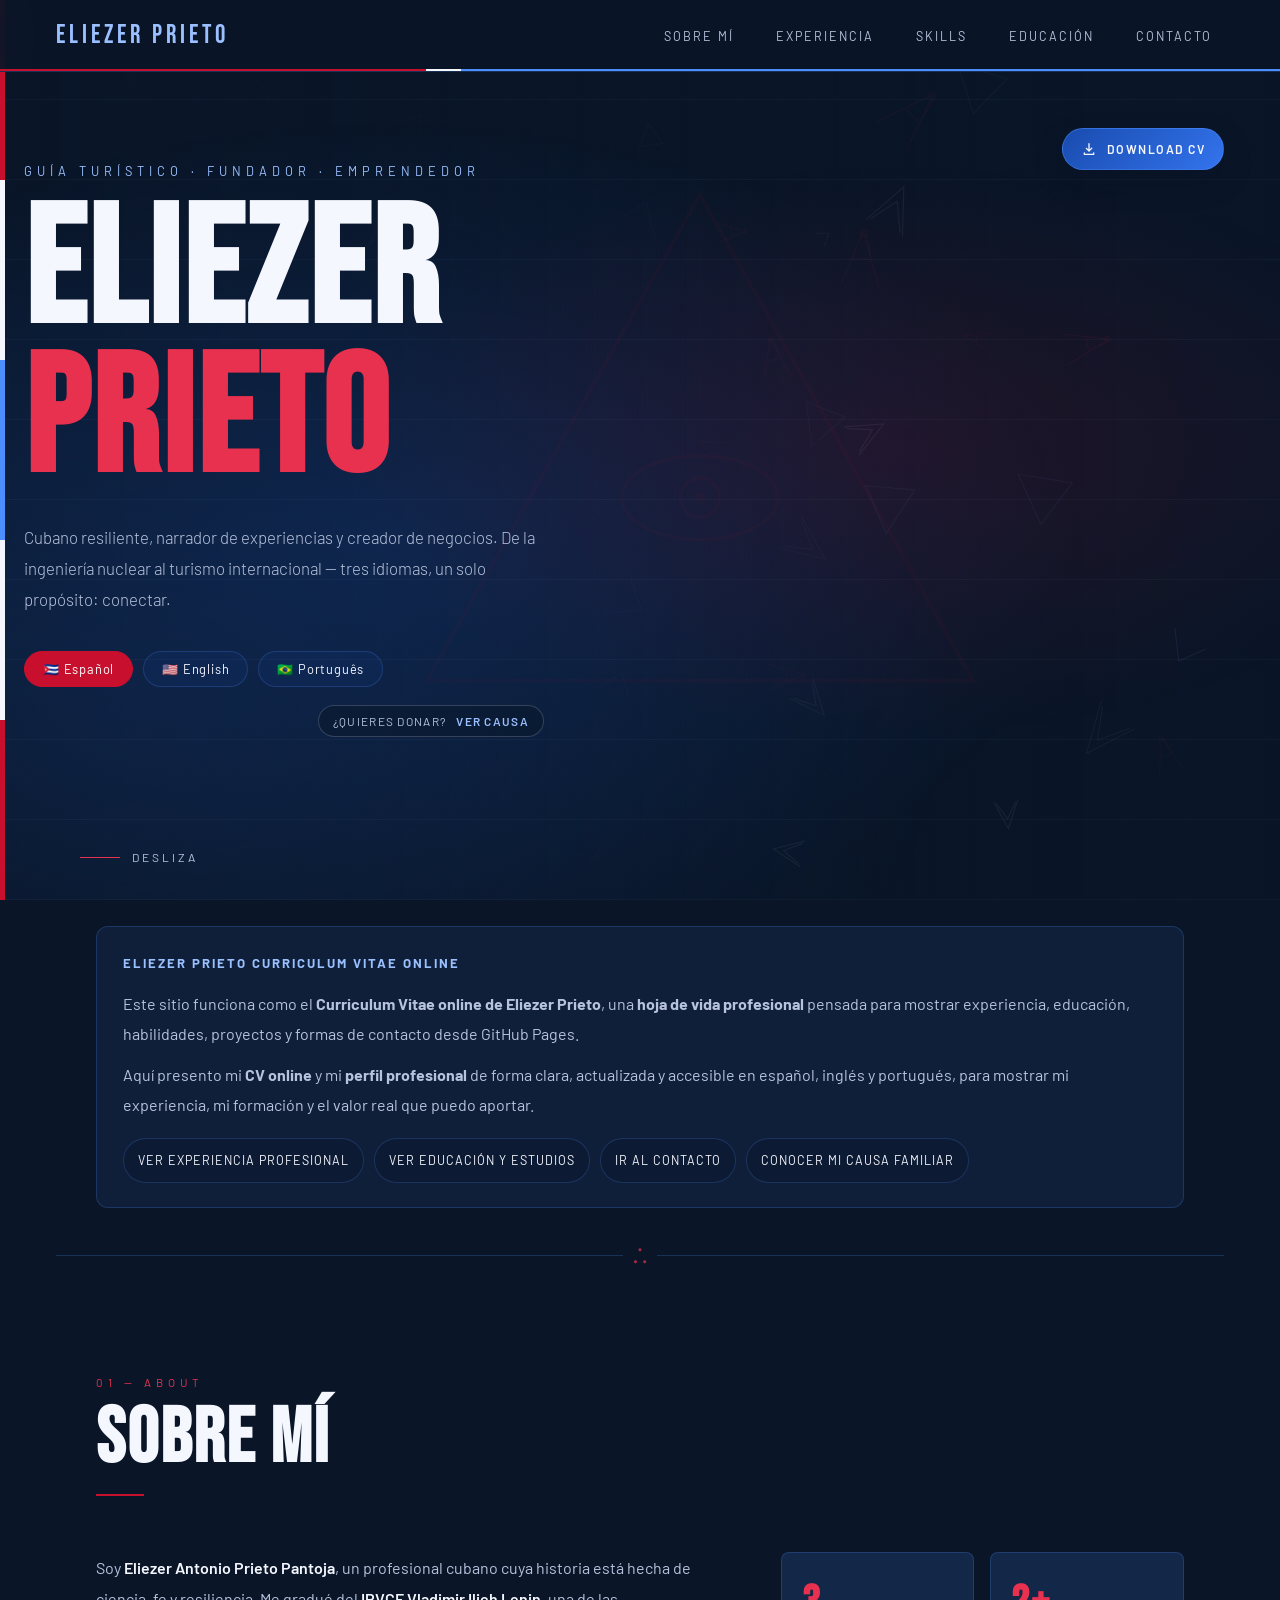
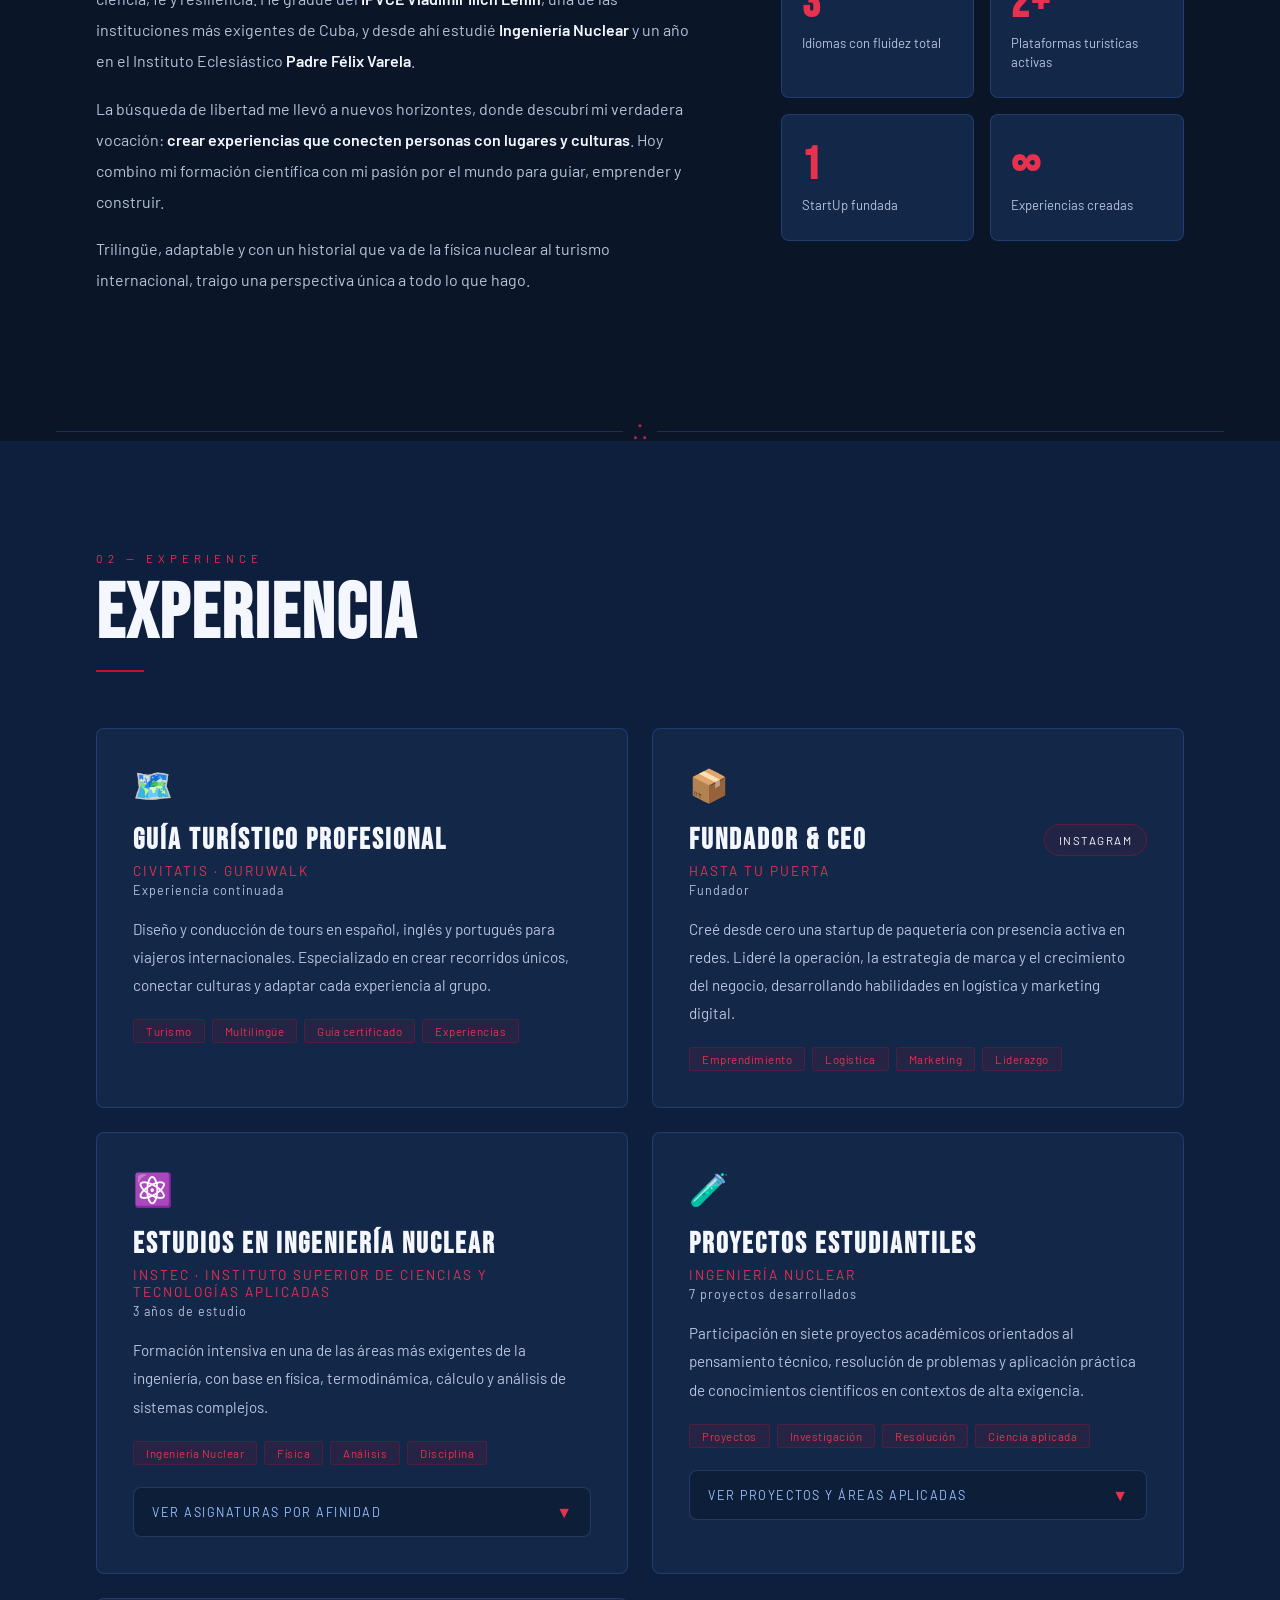
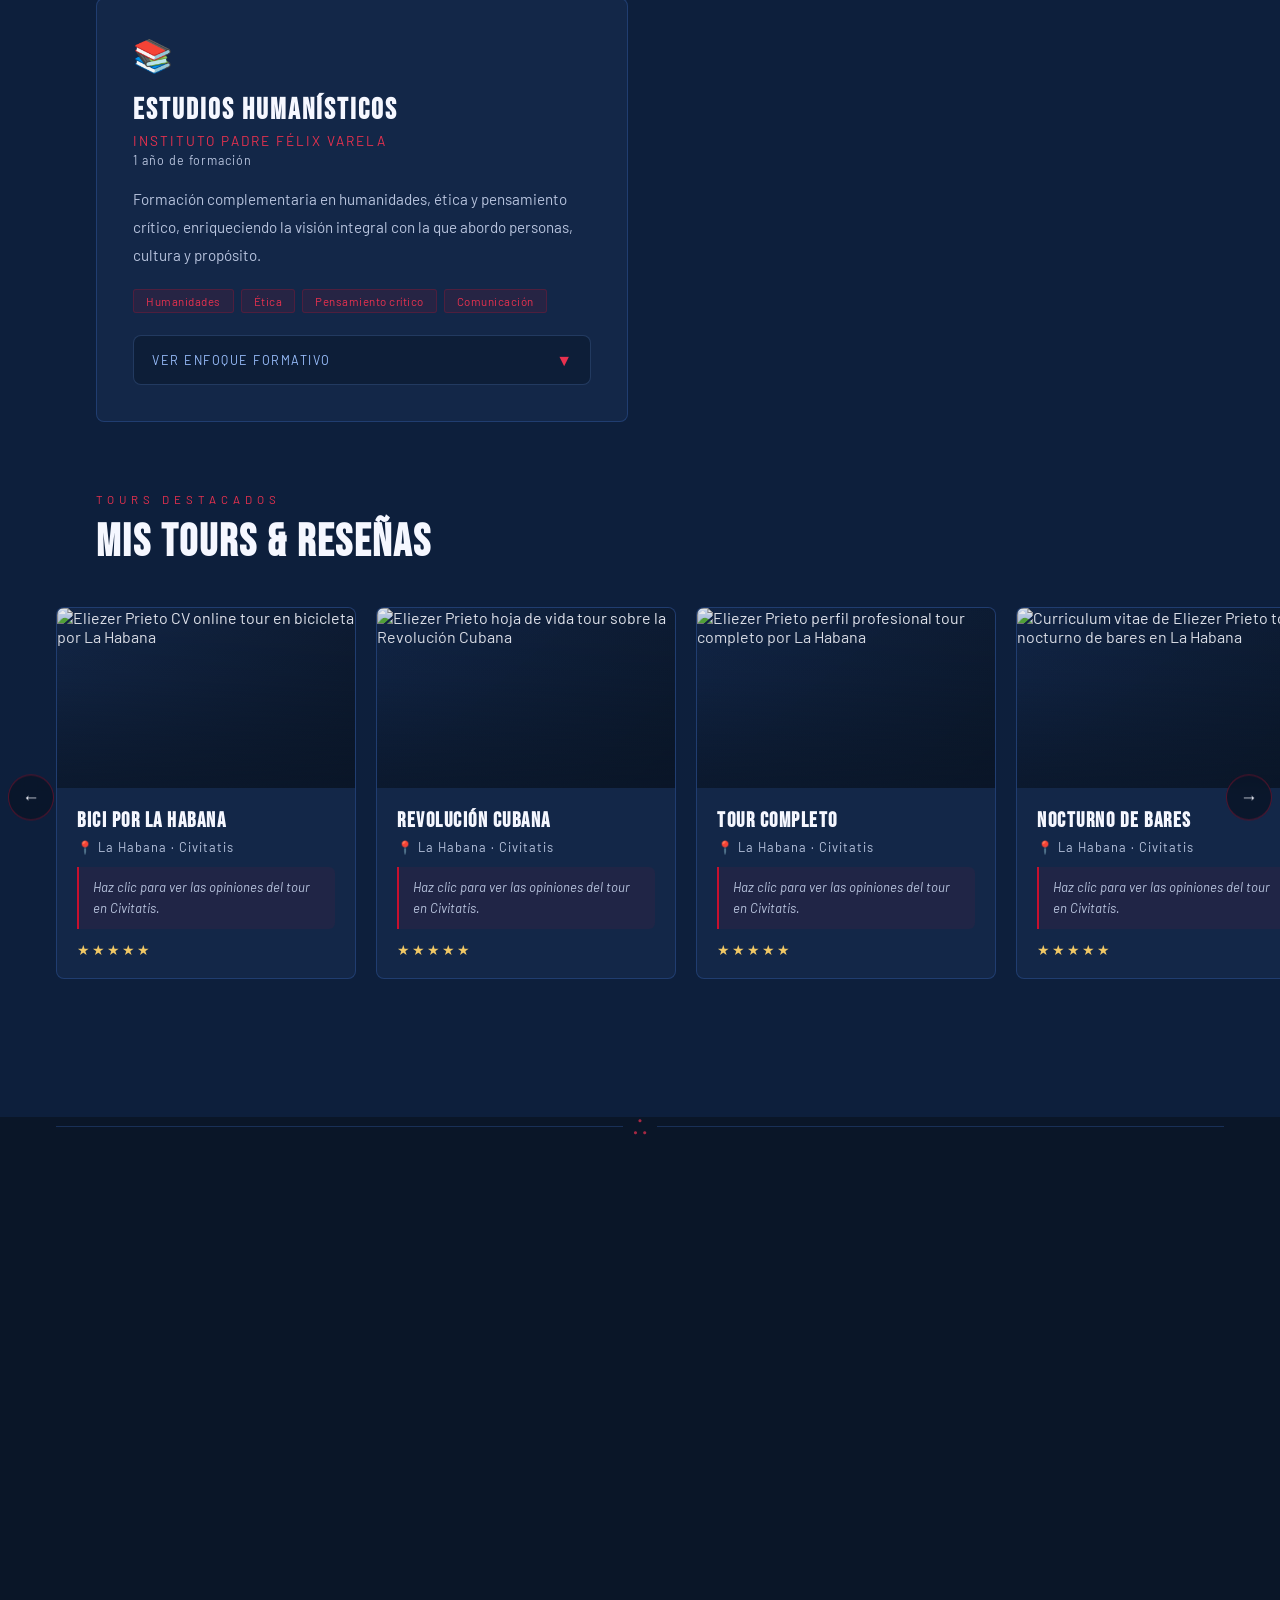
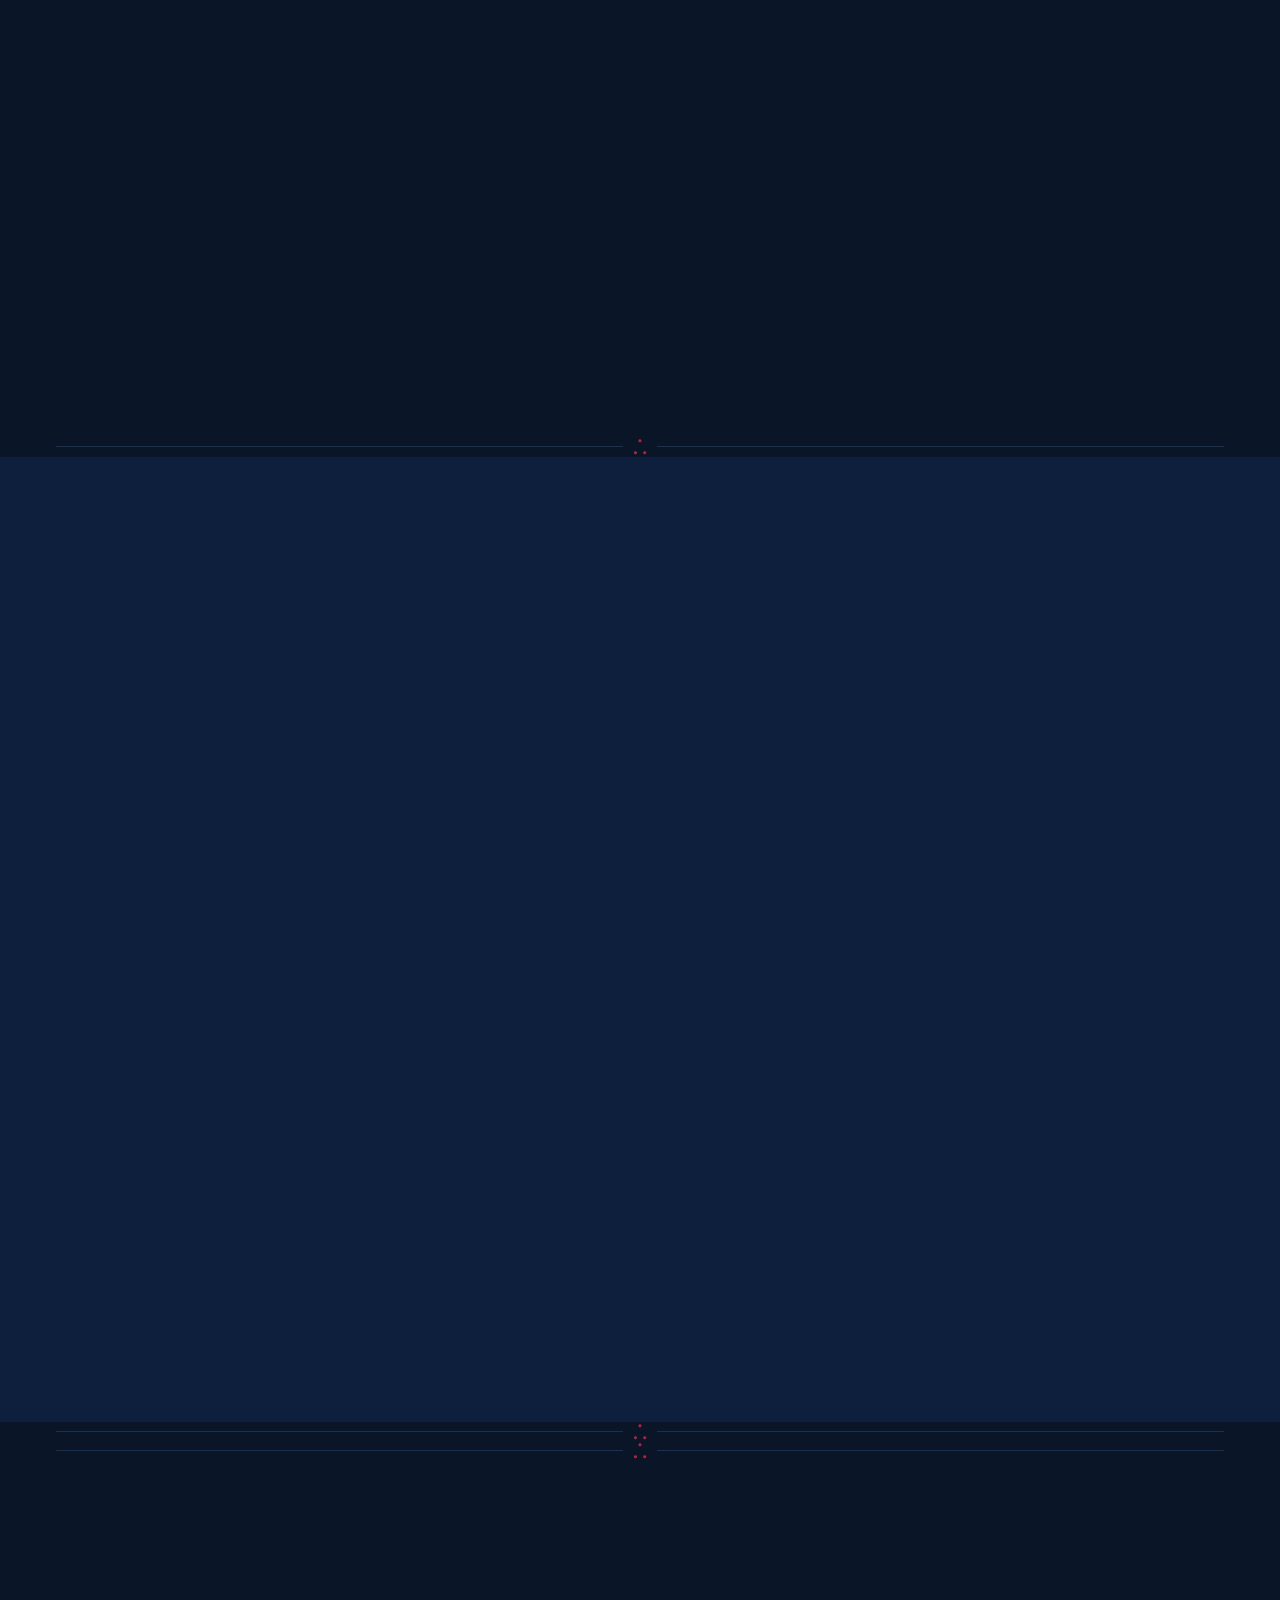
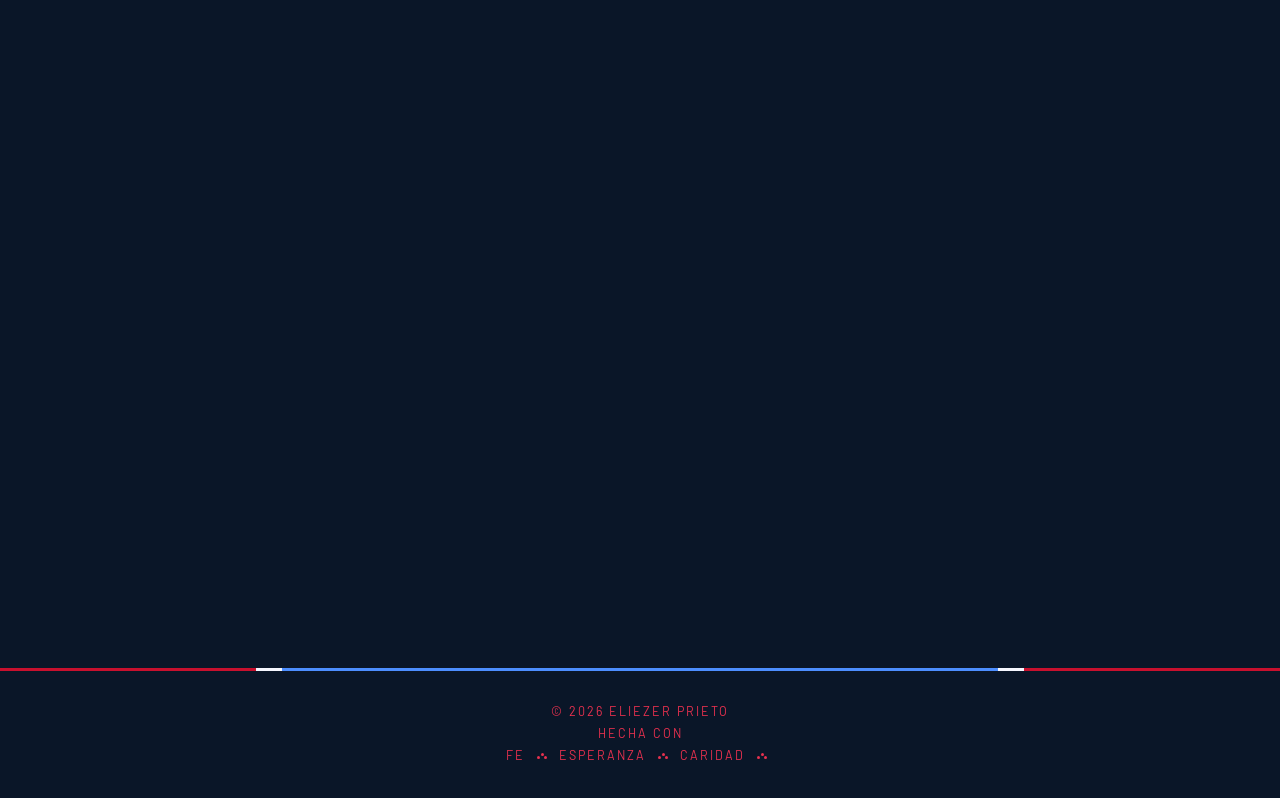
==== commit d3171e98: "Remove FAQ SEO section" ====
--- a/index.html
+++ b/index.html
@@ -797,28 +797,6 @@
 
 <div class="sep"><div class="sep-line"></div><div class="sep-dots"><div class="row"><span>●</span></div><div class="row"><span>●</span><span>●</span></div></div><div class="sep-line"></div></div>
 
-<section id="faq" class="sec">
-  <div class="reveal">
-    <p class="label" data-i18n="faq.label">05 — FAQ SEO</p>
-    <h2 class="big-title" data-i18n="faq.title">PREGUNTAS FRECUENTES SOBRE EL CV DE ELIEZER PRIETO</h2>
-    <div class="rule"></div>
-  </div>
-  <div class="faq-list reveal">
-    <article class="faq-item">
-      <h3 data-i18n="faq.q1">¿Dónde encuentro el CV de Eliezer Prieto?</h3>
-      <p data-i18n="faq.a1">En esta web puedes encontrar el curriculum vitae online, la hoja de vida digital y el perfil profesional actualizado de Eliezer Prieto, con experiencia, educación, habilidades y contacto.</p>
-    </article>
-    <article class="faq-item">
-      <h3 data-i18n="faq.q2">¿Qué incluye la hoja de vida de Eliezer Prieto?</h3>
-      <p data-i18n="faq.a2">Incluye experiencia profesional en turismo y emprendimiento, formación técnica y humanística, idiomas, proyectos y enlaces directos para contacto profesional.</p>
-    </article>
-    <article class="faq-item">
-      <h3 data-i18n="faq.q3">¿Dónde está publicado el perfil profesional online de Eliezer Prieto?</h3>
-      <p data-i18n="faq.a3">El perfil profesional online de Eliezer Prieto está publicado en GitHub Pages, con una versión optimizada para SEO y accesible desde cualquier dispositivo.</p>
-    </article>
-  </div>
-</section>
-
 <div class="sep"><div class="sep-line"></div><div class="sep-dots"><div class="row"><span>●</span></div><div class="row"><span>●</span><span>●</span></div></div><div class="sep-line"></div></div>
 
 <!-- CONTACTO -->
@@ -921,13 +899,6 @@
     "edu.y1":"Formación Base","edu.inst1":"Instituto Preuniversitario Vocacional de Ciencias Exactas · Cuba","edu.note1":"Una de las instituciones más exigentes de Cuba. Formación intensiva en matemáticas, física y ciencias aplicadas que forjó mi pensamiento analítico y disciplina.",
     "edu.y2":"Educación Superior","edu.title2":"Ingeniería Nuclear","edu.inst2":"Universidad · Cuba","edu.note2":"Estudios en una de las ingenierías más complejas y exigentes. Física nuclear, termodinámica y sistemas de alta complejidad técnica.",
     "edu.y3":"Formación Humanística","edu.inst3":"Instituto de Estudios Eclesiásticos · Cuba","edu.note3":"Un año de humanidades, ética y pensamiento crítico. Enriqueció mi visión del mundo y mi capacidad de conectar con personas de distintas culturas y creencias.",
-    "faq.label":"05 — Preguntas frecuentes","faq.title":"PREGUNTAS FRECUENTES",
-    "faq.q1":"¿Qué encontrarás en este CV?",
-    "faq.a1":"Aquí encontrarás una visión clara de mi experiencia, mi formación, mis habilidades, mis proyectos y mis datos de contacto, todo reunido en un solo lugar.",
-    "faq.q2":"¿En qué áreas puedo aportar más valor?",
-    "faq.a2":"Puedo aportar especialmente en turismo, atención al cliente, operaciones, logística, proyectos técnicos, comunicación intercultural y emprendimiento.",
-    "faq.q3":"¿Cómo puedes contactar conmigo?",
-    "faq.a3":"Puedes escribirme por email, WhatsApp o Instagram. En la sección de contacto dejo mis canales directos para conversar sobre trabajo, colaboraciones u oportunidades.",
     "contact.label":"06 — Contacto","contact.title":"HABLEMOS",
     "contact.p":"Actualmente estoy en Boa Vista, Roraima, Brasil, con disponibilidad inmediata a contrato para oportunidades en turismo, operaciones, proyectos técnicos y atención al cliente de alto nivel.",
     "contact.quote":'"Listo para aportar experiencia, criterio y liderazgo desde el primer día."',
@@ -989,13 +960,6 @@
     "edu.y1":"Foundation","edu.inst1":"Pre-University Institute of Exact Sciences · Cuba","edu.note1":"One of Cuba's most demanding institutions. Intensive training in mathematics, physics and applied sciences that shaped my analytical thinking and discipline.",
     "edu.y2":"Higher Education","edu.title2":"Nuclear Engineering","edu.inst2":"University · Cuba","edu.note2":"Studies in one of the most complex and demanding fields of engineering. Nuclear physics, thermodynamics and high-complexity technical systems.",
     "edu.y3":"Humanistic Studies","edu.inst3":"Ecclesiastical Studies Institute · Cuba","edu.note3":"One year of humanities, ethics and critical thinking. Enriched my worldview and ability to connect with people from different cultures and beliefs.",
-    "faq.label":"05 — Frequently asked questions","faq.title":"FREQUENT QUESTIONS",
-    "faq.q1":"What will you find in this CV?",
-    "faq.a1":"You will find a clear overview of my experience, education, skills, projects and contact details, all gathered in one place.",
-    "faq.q2":"Where can I add the most value?",
-    "faq.a2":"I can add the most value in tourism, customer service, operations, logistics, technical projects, intercultural communication and entrepreneurship.",
-    "faq.q3":"How can you contact me?",
-    "faq.a3":"You can contact me by email, WhatsApp or Instagram. In the contact section I share my direct channels for work, collaborations and new opportunities.",
     "contact.label":"06 — Contact","contact.title":"LET'S TALK",
     "contact.p":"I am currently based in Boa Vista, Roraima, Brazil, with immediate contract availability for opportunities in tourism, operations, technical projects and high-level customer service.",
     "contact.quote":'"Ready to contribute experience, judgment and leadership from day one."',
@@ -1057,13 +1021,6 @@
     "edu.y1":"Formação Base","edu.inst1":"Instituto Pré-Universitário Vocacional de Ciências Exatas · Cuba","edu.note1":"Uma das instituições mais exigentes de Cuba. Formação intensiva em matemática, física e ciências aplicadas que moldou meu pensamento analítico e disciplina.",
     "edu.y2":"Educação Superior","edu.title2":"Engenharia Nuclear","edu.inst2":"Universidade · Cuba","edu.note2":"Estudos em uma das engenharias mais complexas. Física nuclear, termodinâmica e sistemas de alta complexidade técnica.",
     "edu.y3":"Formação Humanística","edu.inst3":"Instituto de Estudos Eclesiásticos · Cuba","edu.note3":"Um ano de humanidades, ética e pensamento crítico. Enriqueceu minha visão de mundo e minha capacidade de conectar com pessoas de diferentes culturas.",
-    "faq.label":"05 — Perguntas frequentes","faq.title":"PERGUNTAS FREQUENTES",
-    "faq.q1":"O que você vai encontrar neste CV?",
-    "faq.a1":"Aqui você encontra uma visão clara da minha experiência, da minha formação, das minhas habilidades, dos meus projetos e dos meus contatos, tudo reunido em um só lugar.",
-    "faq.q2":"Em que áreas posso gerar mais valor?",
-    "faq.a2":"Posso gerar mais valor especialmente em turismo, atendimento ao cliente, operações, logística, projetos técnicos, comunicação intercultural e empreendedorismo.",
-    "faq.q3":"Como você pode falar comigo?",
-    "faq.a3":"Você pode falar comigo por email, WhatsApp ou Instagram. Na seção de contato deixo meus canais diretos para conversar sobre trabalho, colaborações e novas oportunidades.",
     "contact.label":"06 — Contato","contact.title":"VAMOS CONVERSAR",
     "contact.p":"Atualmente estou em Boa Vista, Roraima, Brasil, com disponibilidade imediata para contrato em oportunidades de turismo, operações, projetos técnicos e atendimento ao cliente de alto nível.",
     "contact.quote":'"Pronto para contribuir com experiência, critério e liderança desde o primeiro dia."',
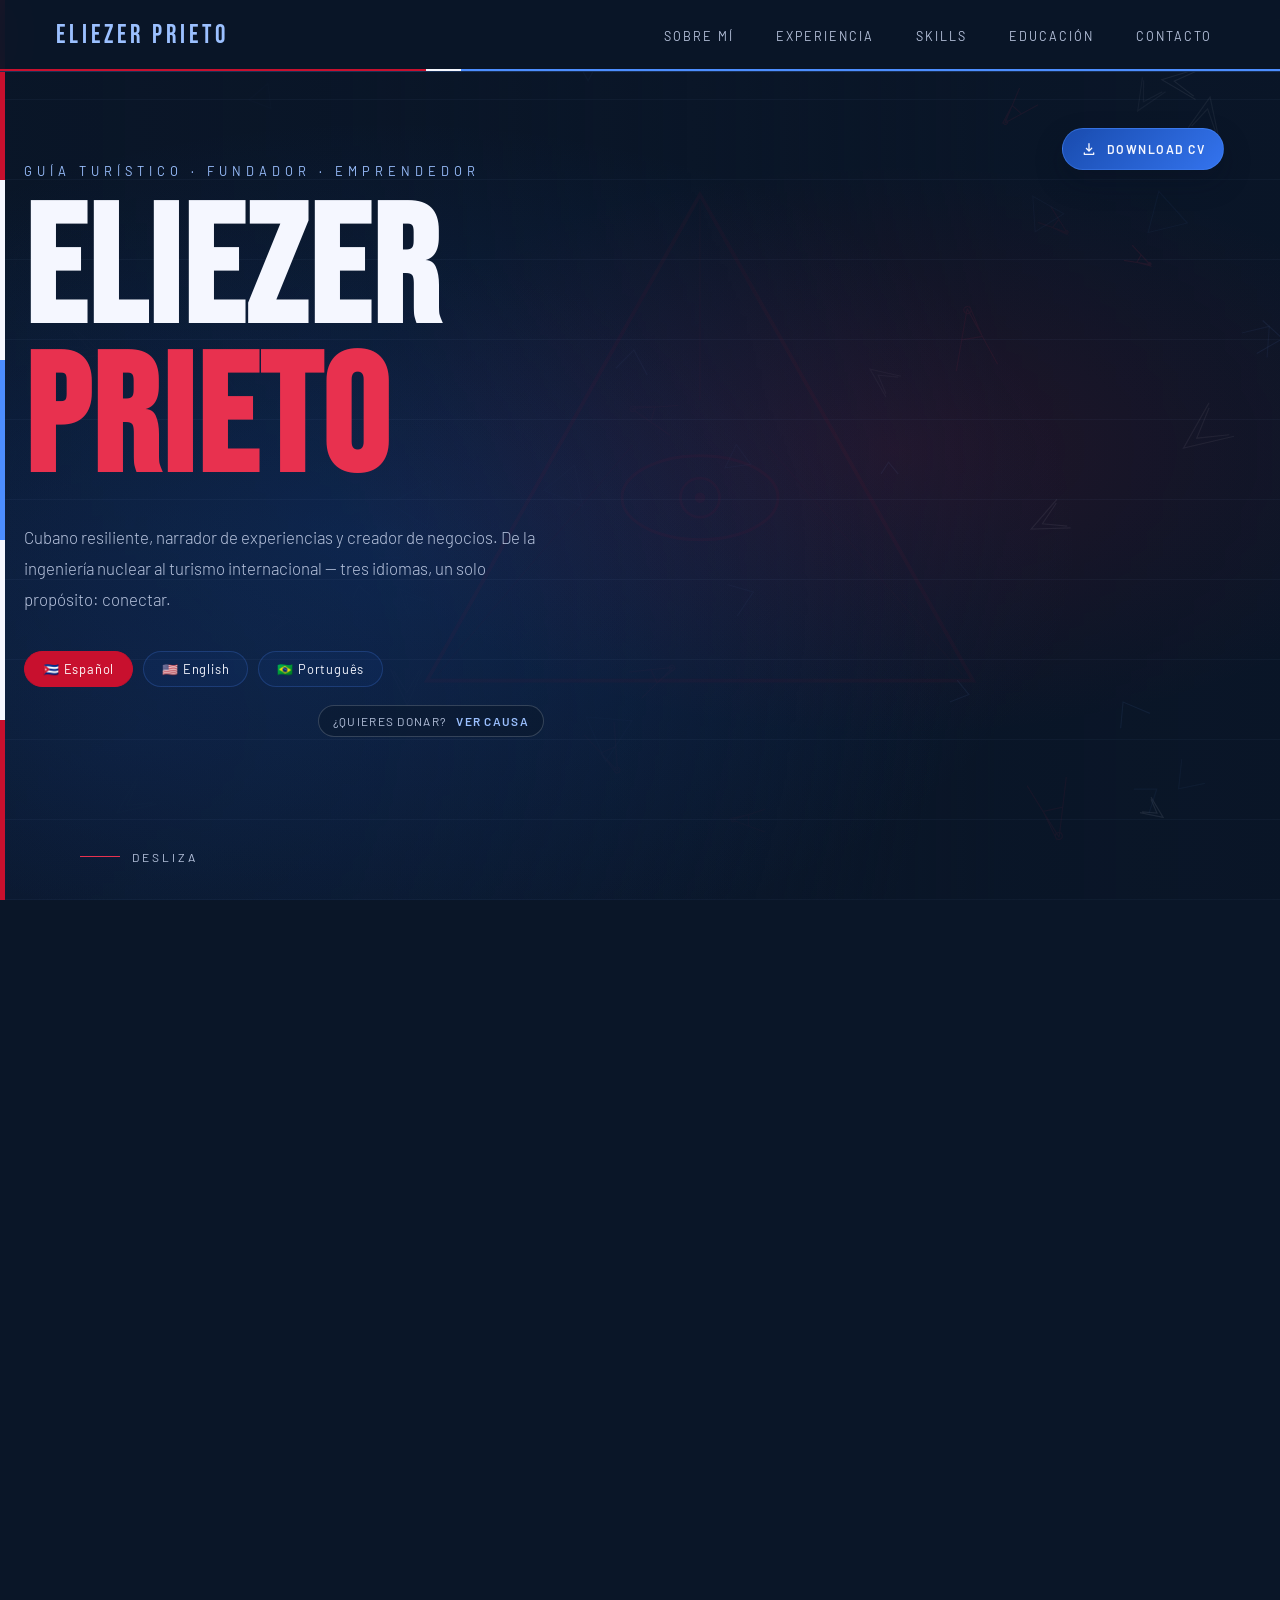
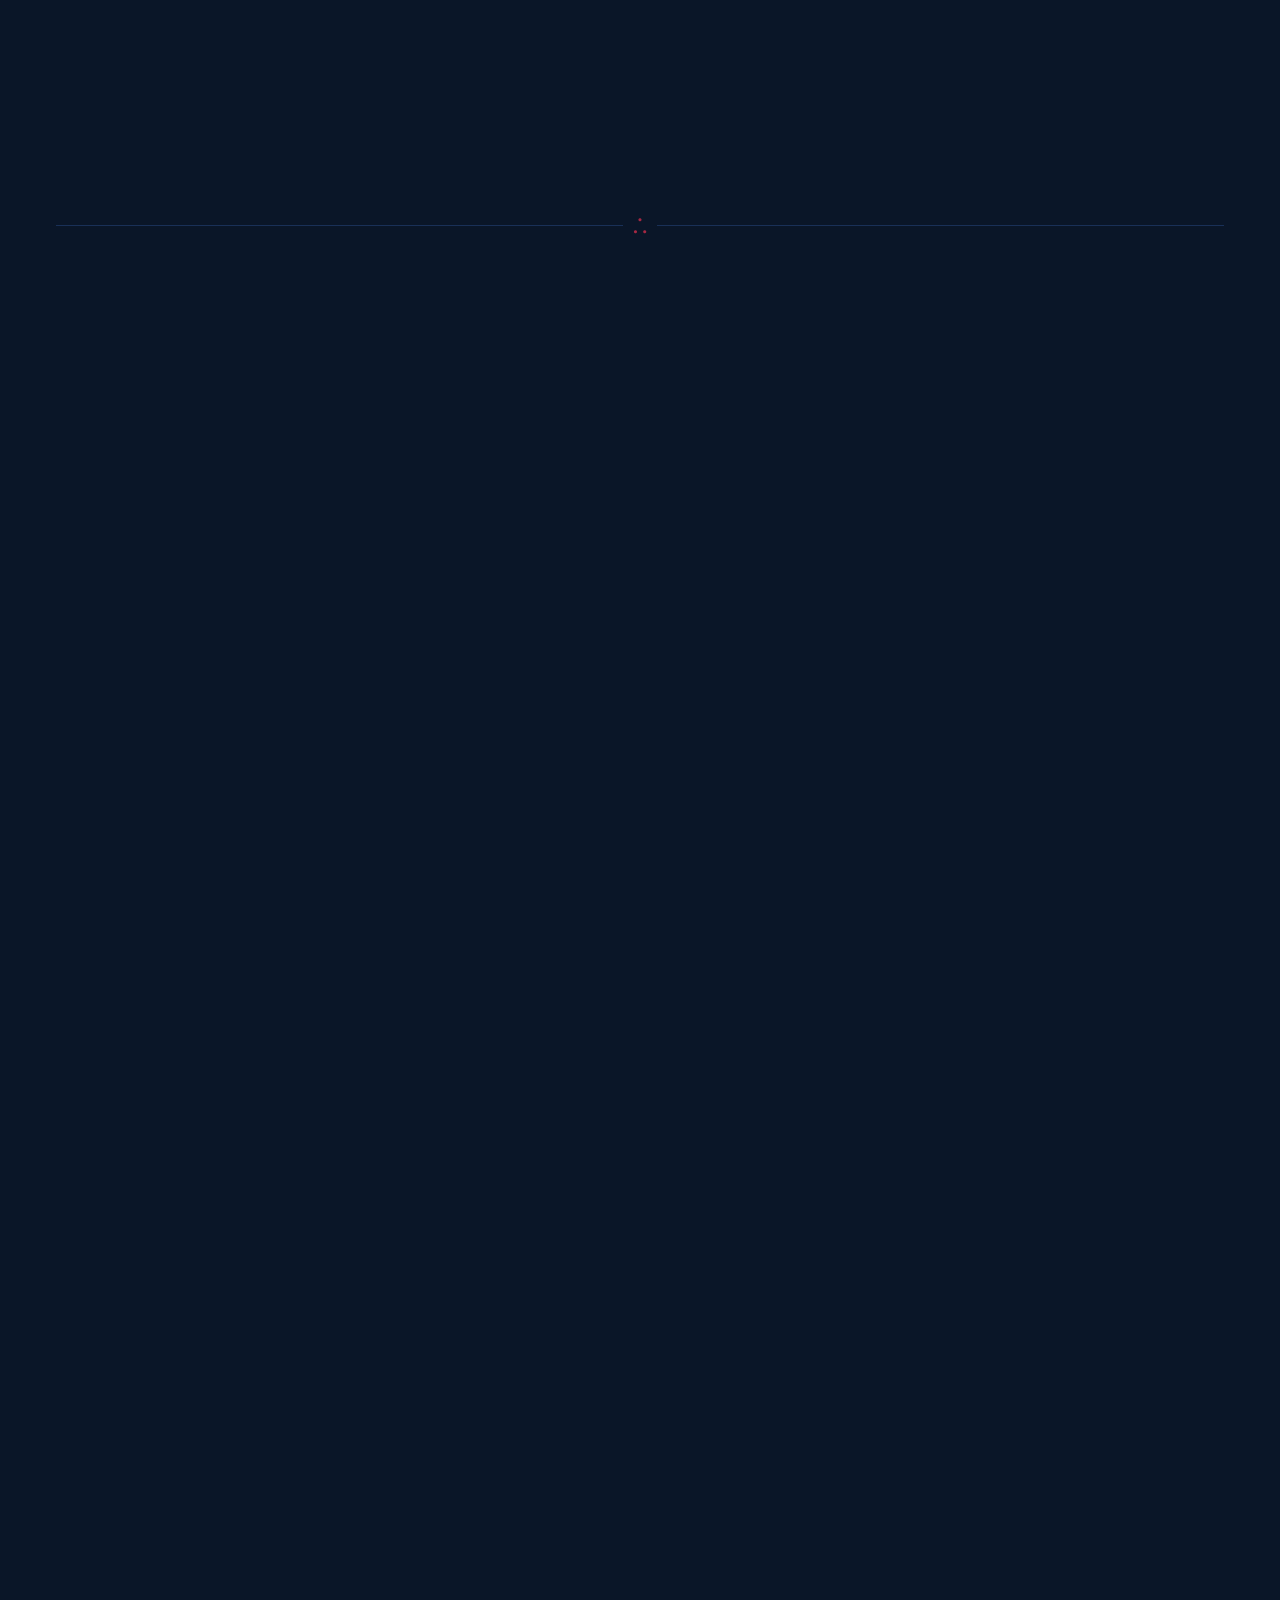
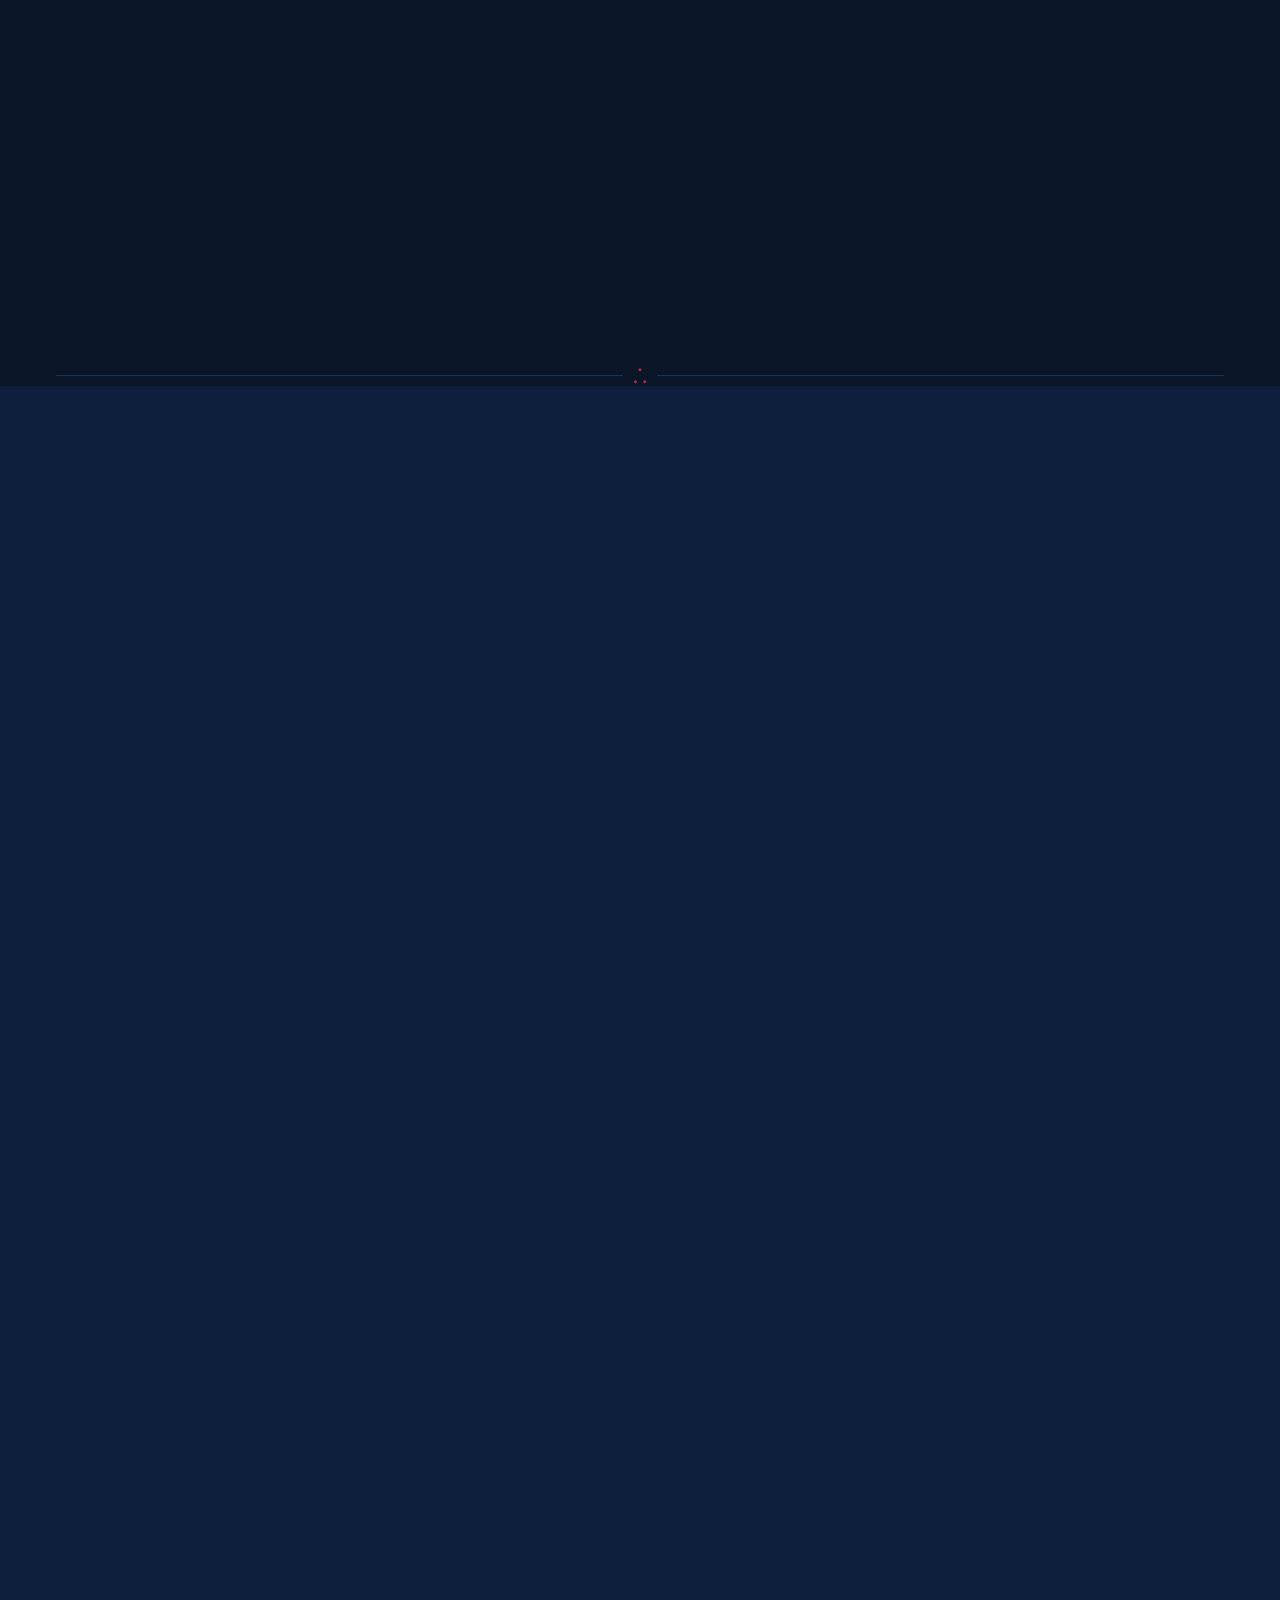
==== commit 267370d8: "Remove duplicate section separator" ====
--- a/index.html
+++ b/index.html
@@ -794,8 +794,6 @@
     </div>
   </div>
 </div>
-
-<div class="sep"><div class="sep-line"></div><div class="sep-dots"><div class="row"><span>●</span></div><div class="row"><span>●</span><span>●</span></div></div><div class="sep-line"></div></div>
 
 <div class="sep"><div class="sep-line"></div><div class="sep-dots"><div class="row"><span>●</span></div><div class="row"><span>●</span><span>●</span></div></div><div class="sep-line"></div></div>
 
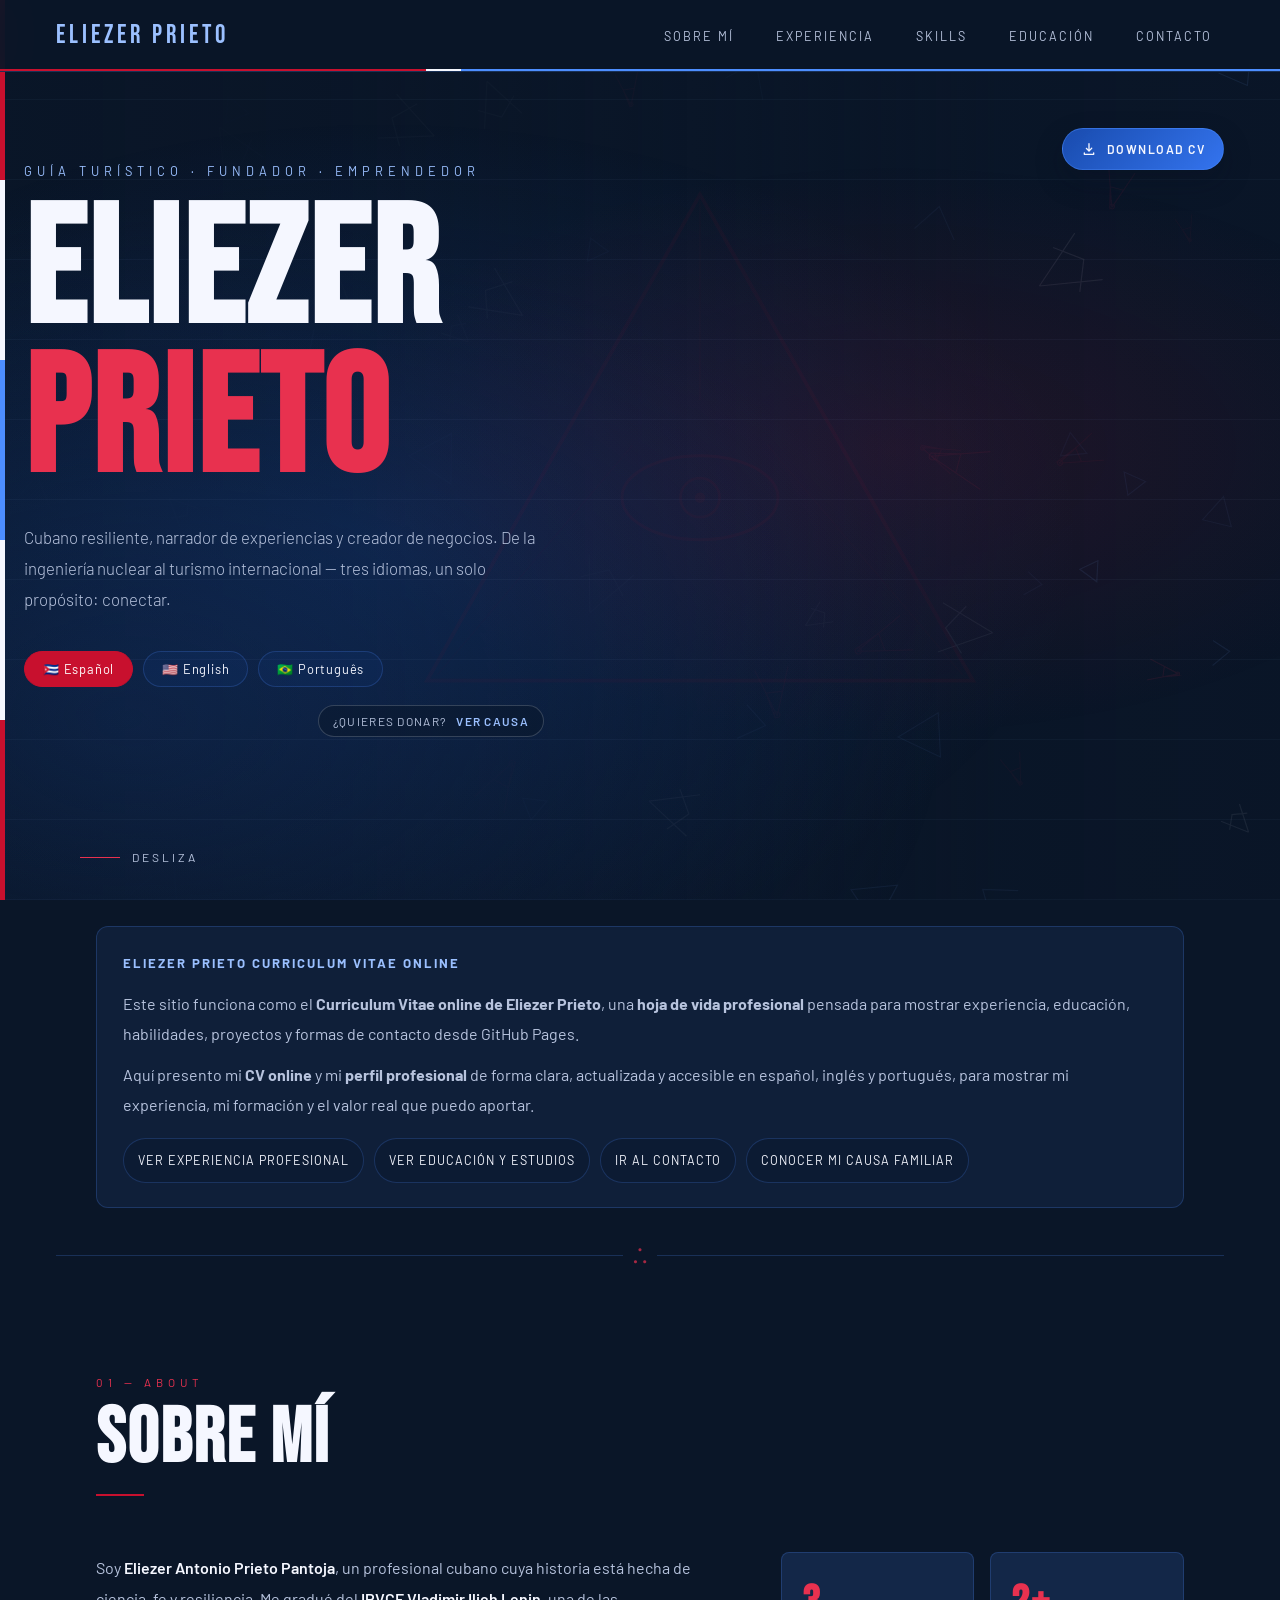
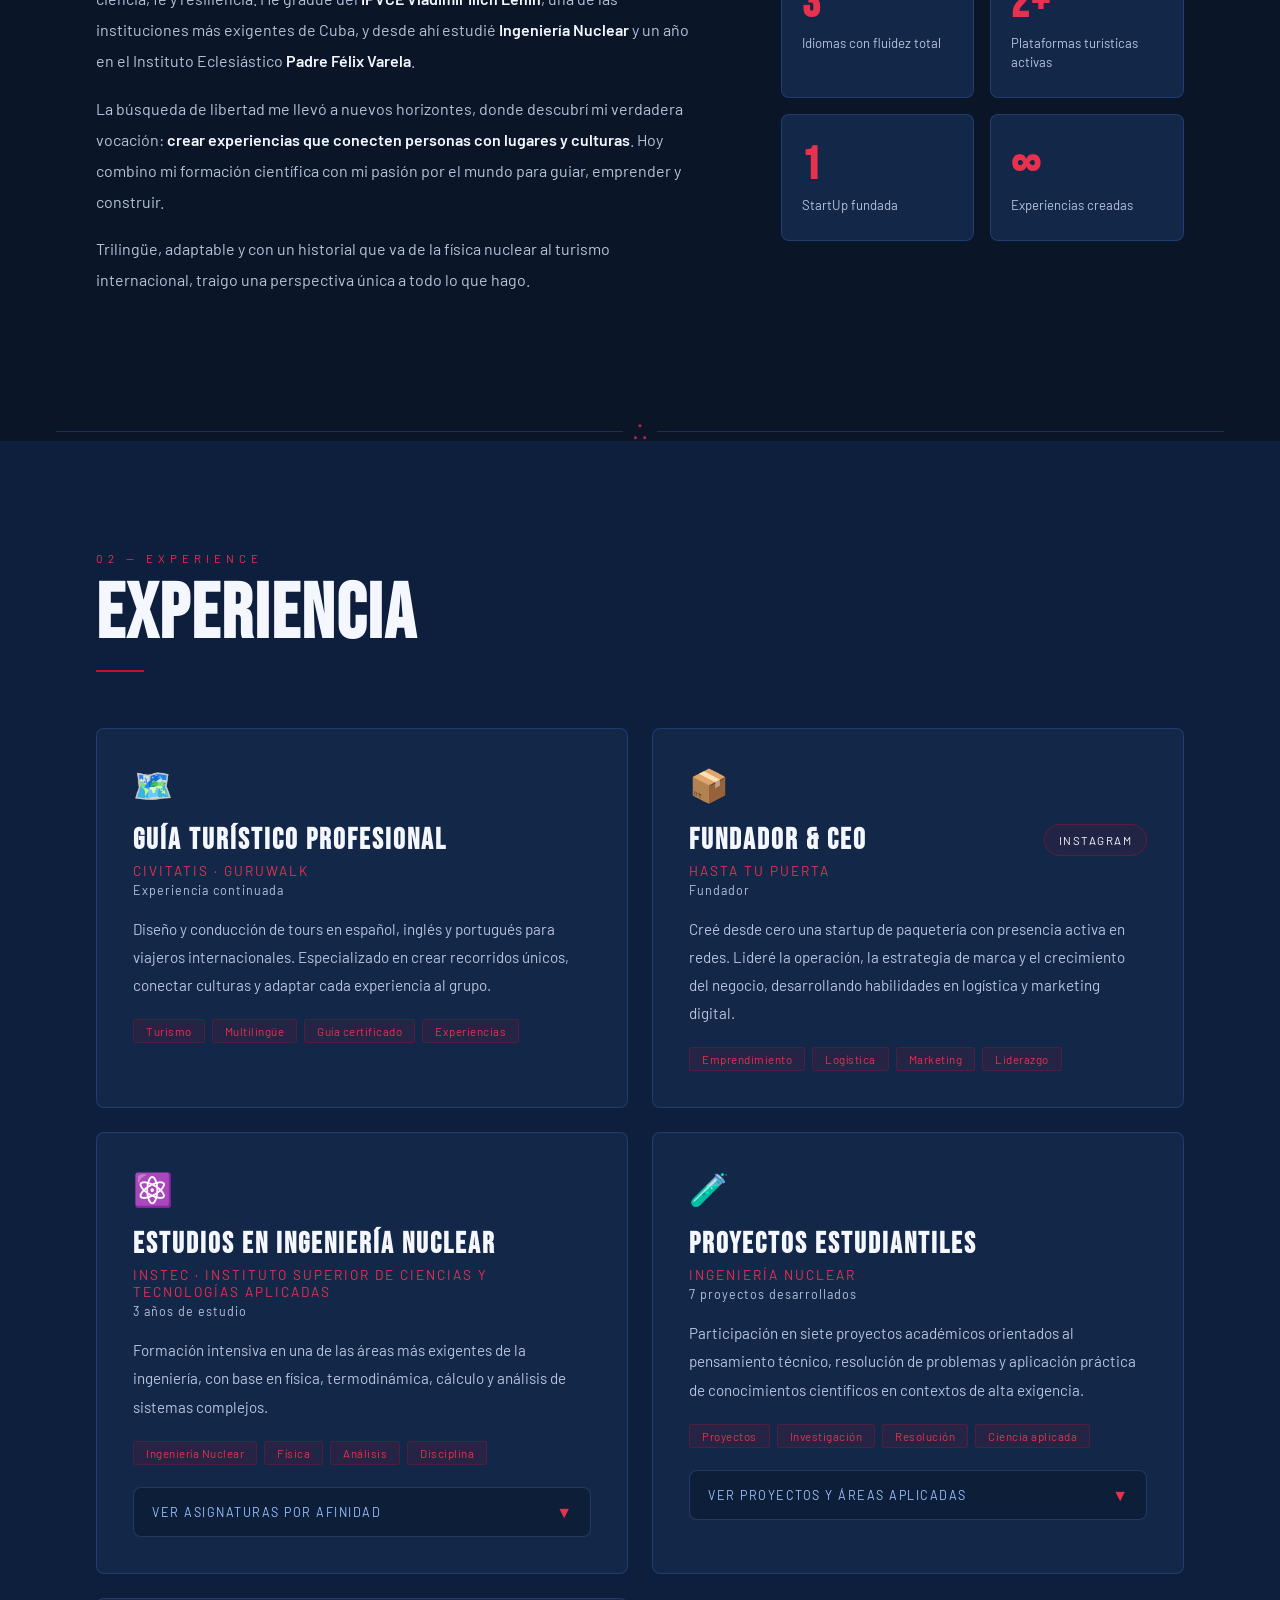
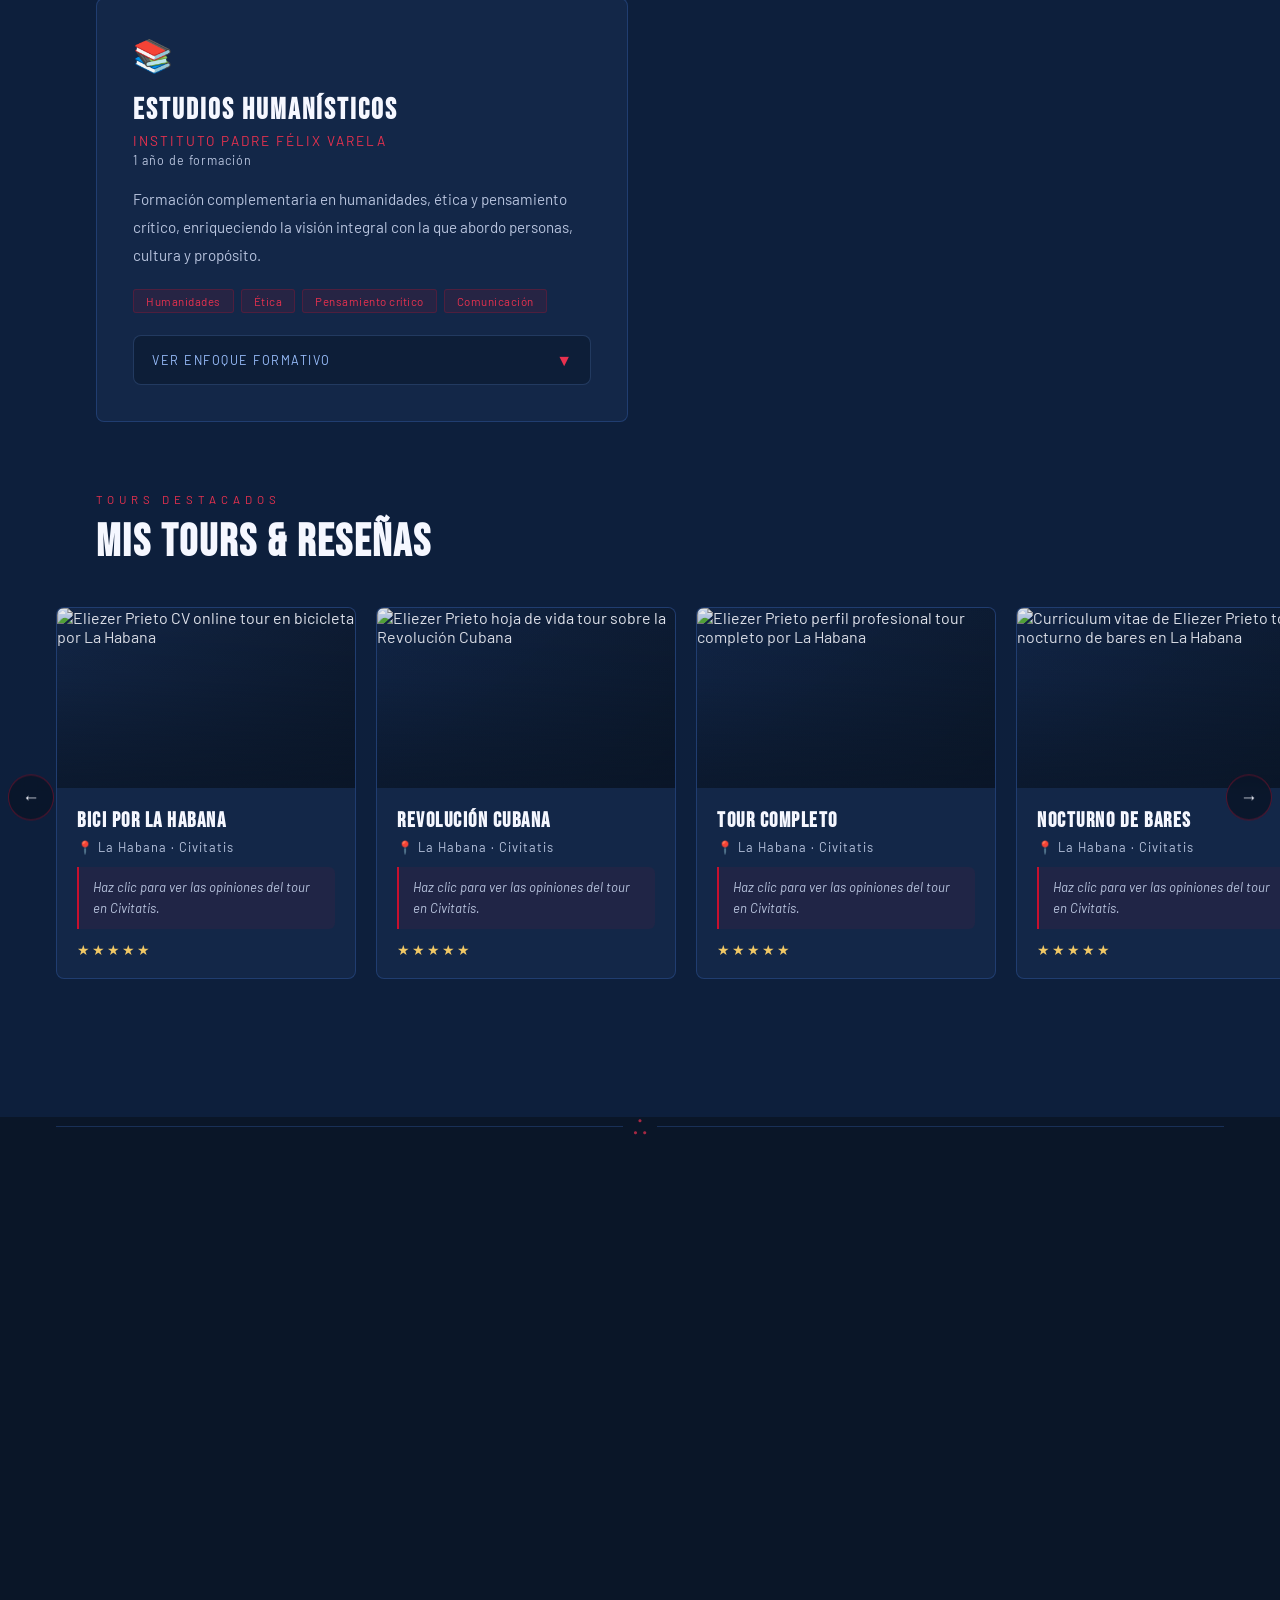
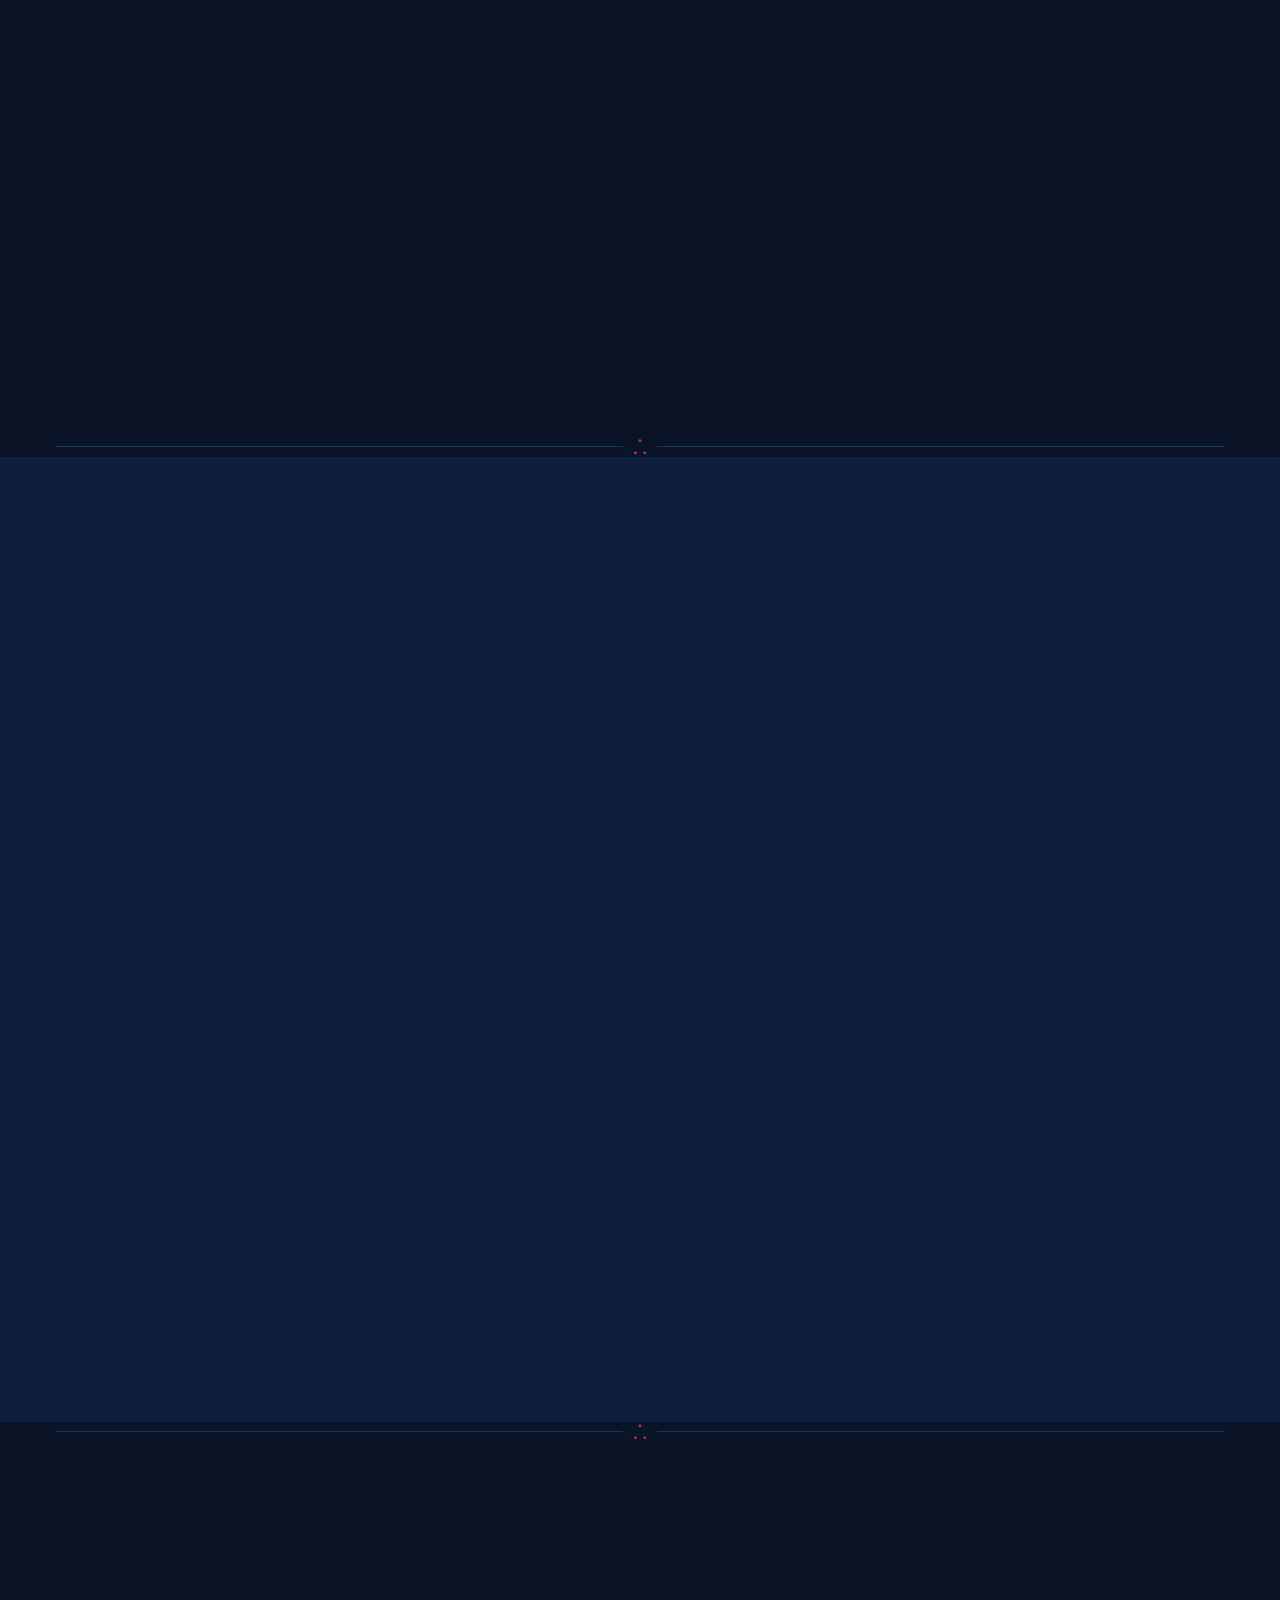
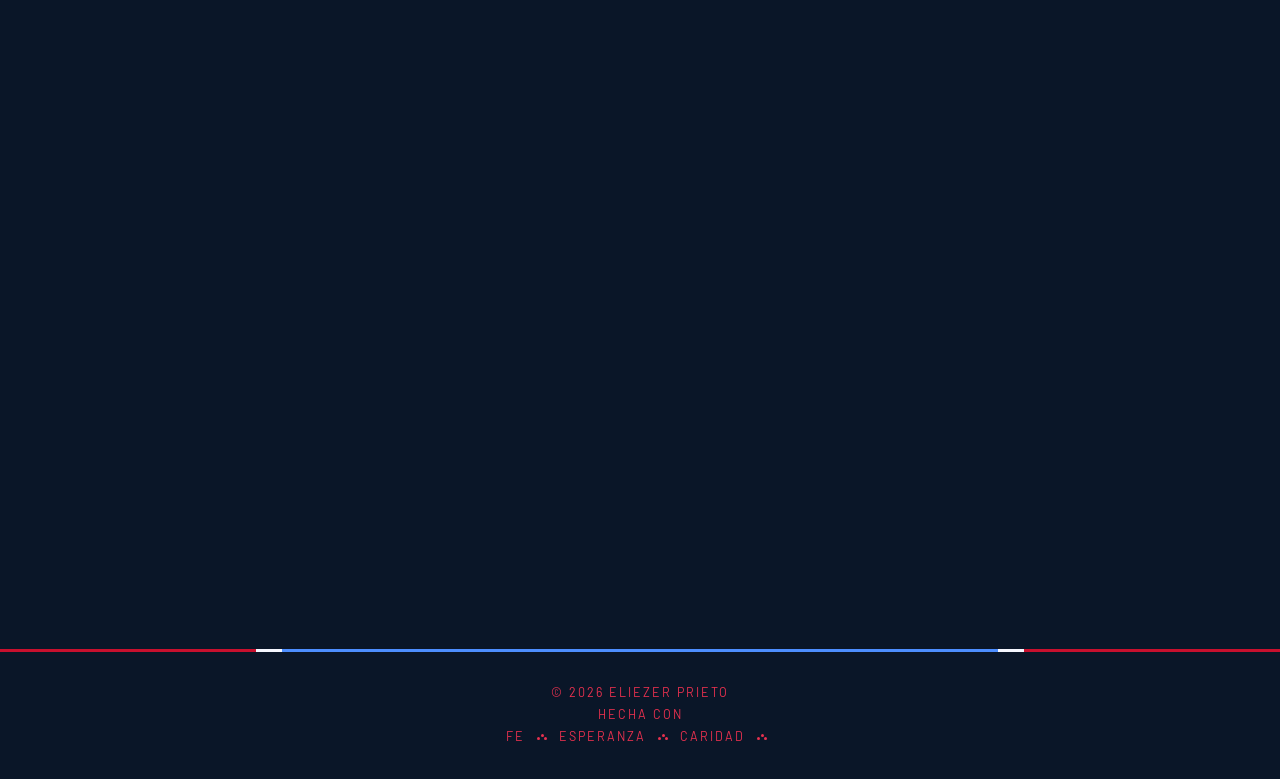
==== commit 2682b59b: "Refine background symbolic mark" ====
--- a/index.html
+++ b/index.html
@@ -1164,7 +1164,7 @@
 }
 
 function makeSymbol(i){
-  const types=['triangle','square','compass','mason'];
+  const types=['triangle','square','compass','masonicMark'];
   return {
     type:types[i%types.length],
     x:Math.random()*window.innerWidth,
@@ -1215,6 +1215,26 @@
   bgCtx.moveTo(-s.size*0.58,s.size*0.72);
   bgCtx.lineTo(0,-s.size*0.25);
   bgCtx.lineTo(s.size*0.58,s.size*0.72);
+  bgCtx.stroke();
+}
+
+function drawMasonicMark(s){
+  const topY=-s.size*0.92;
+  const armOuterX=s.size*0.94;
+  const armBottomY=s.size*1.08;
+  const squareTopY=s.size*0.18;
+  const squareOuterX=s.size*0.9;
+  const squareBottomY=s.size*0.88;
+
+  bgCtx.beginPath();
+  bgCtx.moveTo(0, topY);
+  bgCtx.lineTo(-armOuterX, armBottomY);
+  bgCtx.moveTo(0, topY);
+  bgCtx.lineTo(armOuterX, armBottomY);
+
+  bgCtx.moveTo(-squareOuterX, squareTopY);
+  bgCtx.lineTo(0, squareBottomY);
+  bgCtx.lineTo(squareOuterX, squareTopY);
   bgCtx.stroke();
 }
 
@@ -1244,12 +1264,13 @@
     bgCtx.save();
     bgCtx.translate(s.x,s.y);
     bgCtx.rotate(s.angle);
-    bgCtx.strokeStyle=s.type==='compass'?'rgba(232,49,79,'+s.alpha+')':(s.type==='mason'?'rgba(245,247,255,'+s.alpha+')':'rgba(122,171,255,'+s.alpha+')');
+    bgCtx.strokeStyle=s.type==='compass'?'rgba(232,49,79,'+s.alpha+')':((s.type==='masonicMark'||s.type==='mason')?'rgba(245,247,255,'+s.alpha+')':'rgba(122,171,255,'+s.alpha+')');
     bgCtx.lineWidth=1.2;
     if(s.type==='triangle')drawTriangle(s);
     if(s.type==='square')drawSquare(s);
     if(s.type==='compass')drawCompass(s);
     if(s.type==='mason')drawMason(s);
+    if(s.type==='masonicMark')drawMasonicMark(s);
     bgCtx.restore();
   });
   requestAnimationFrame(renderBg);
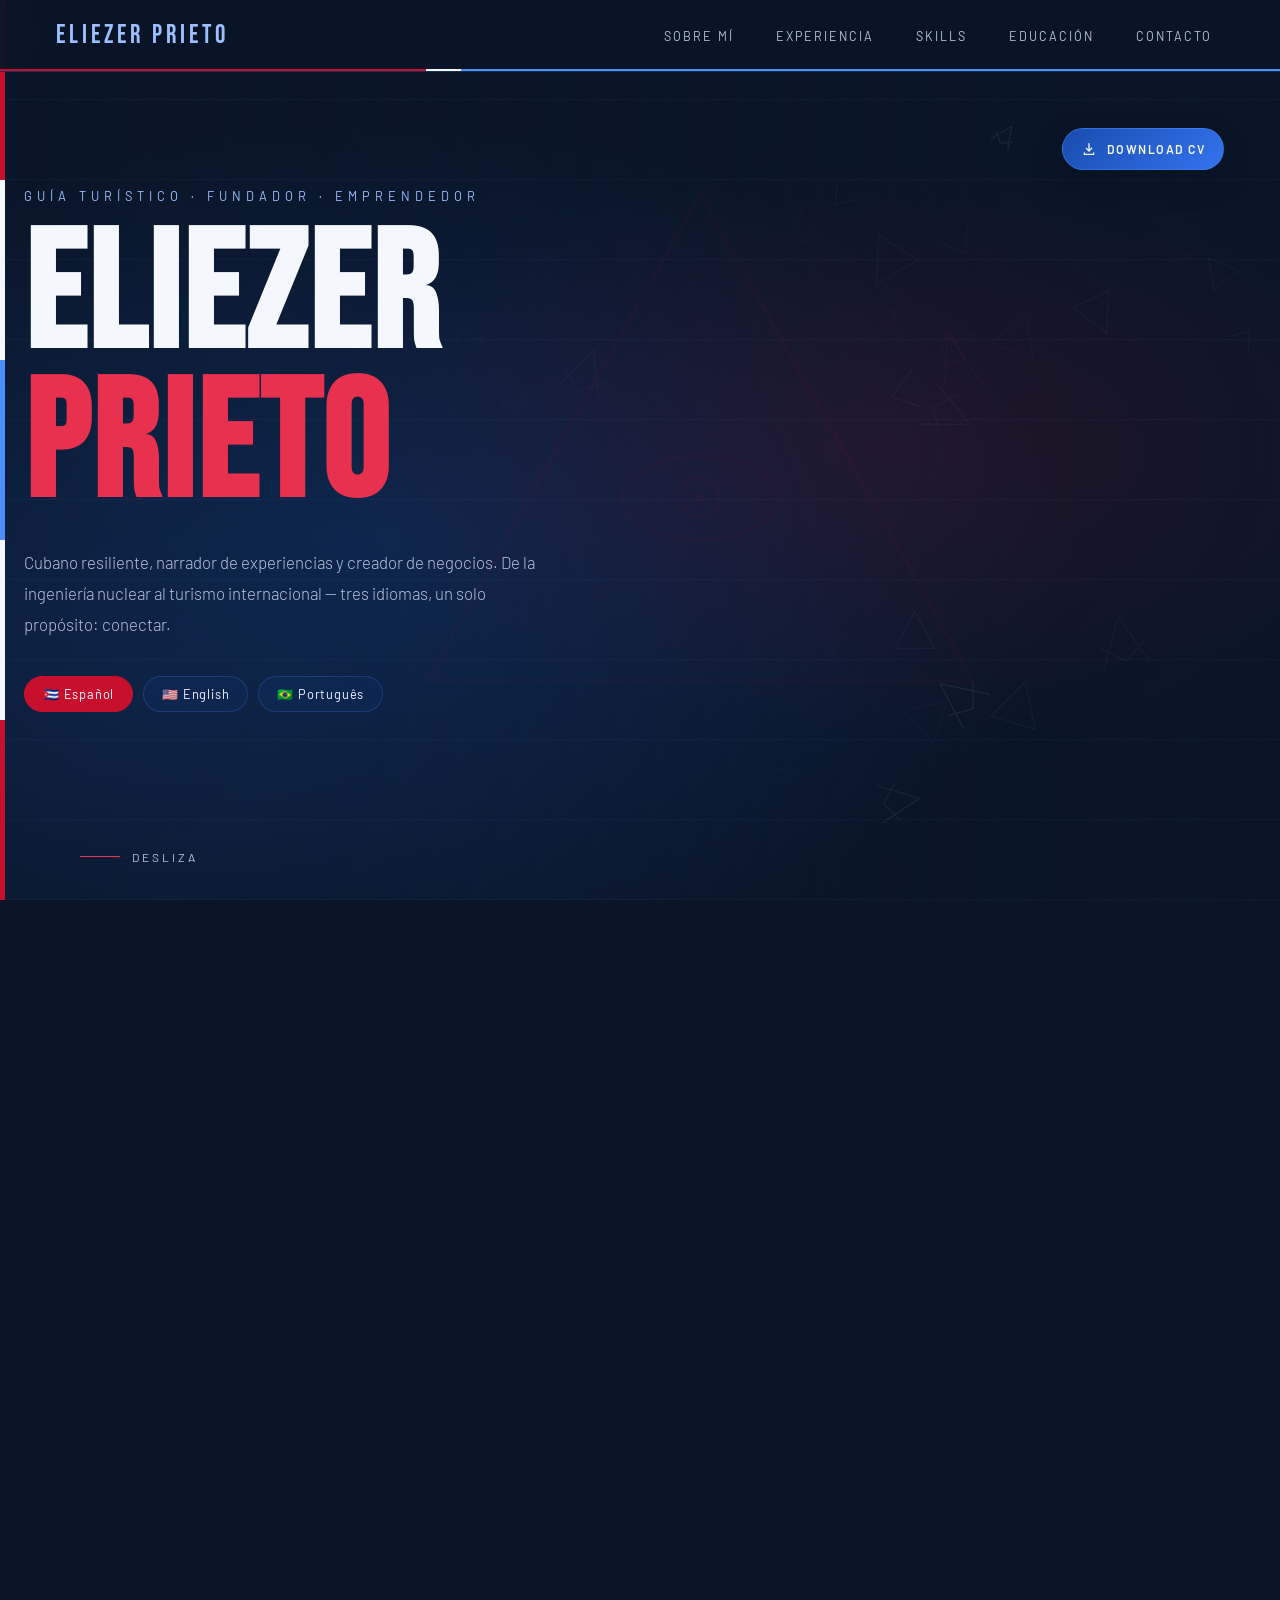
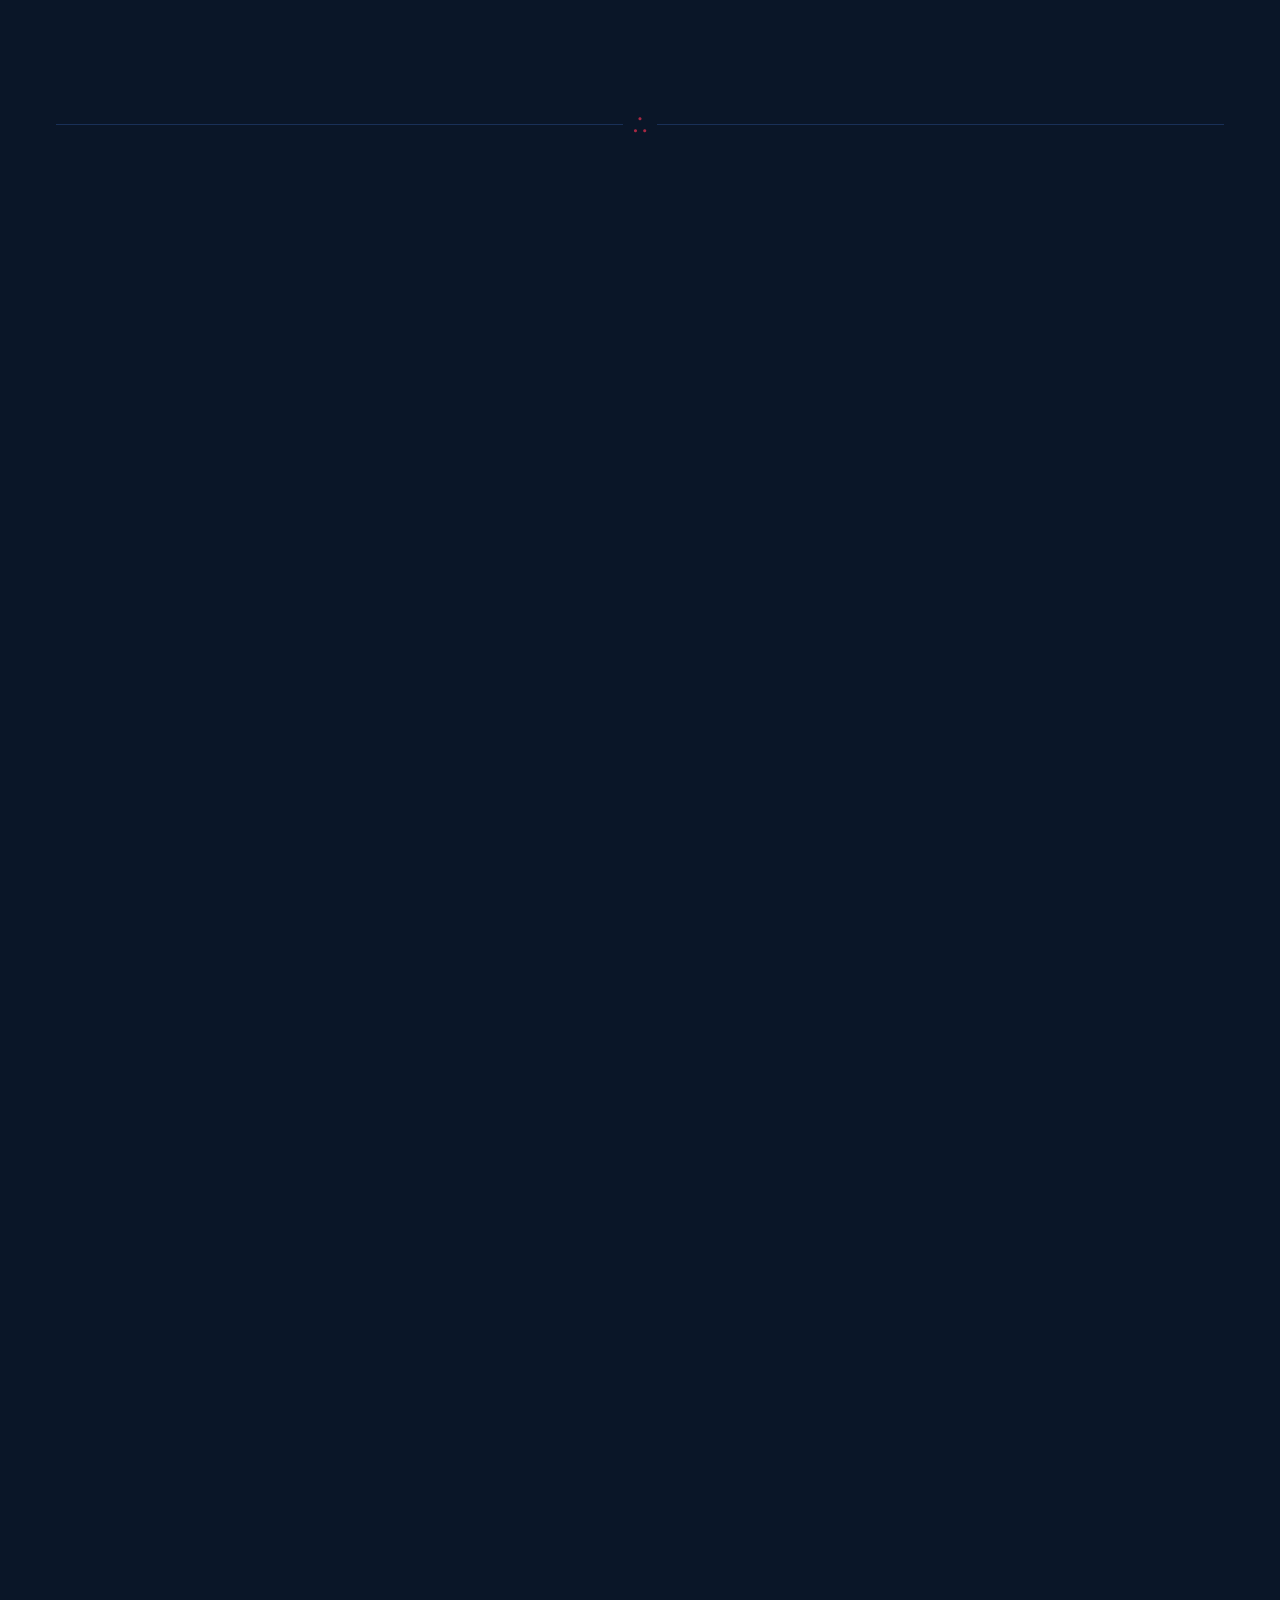
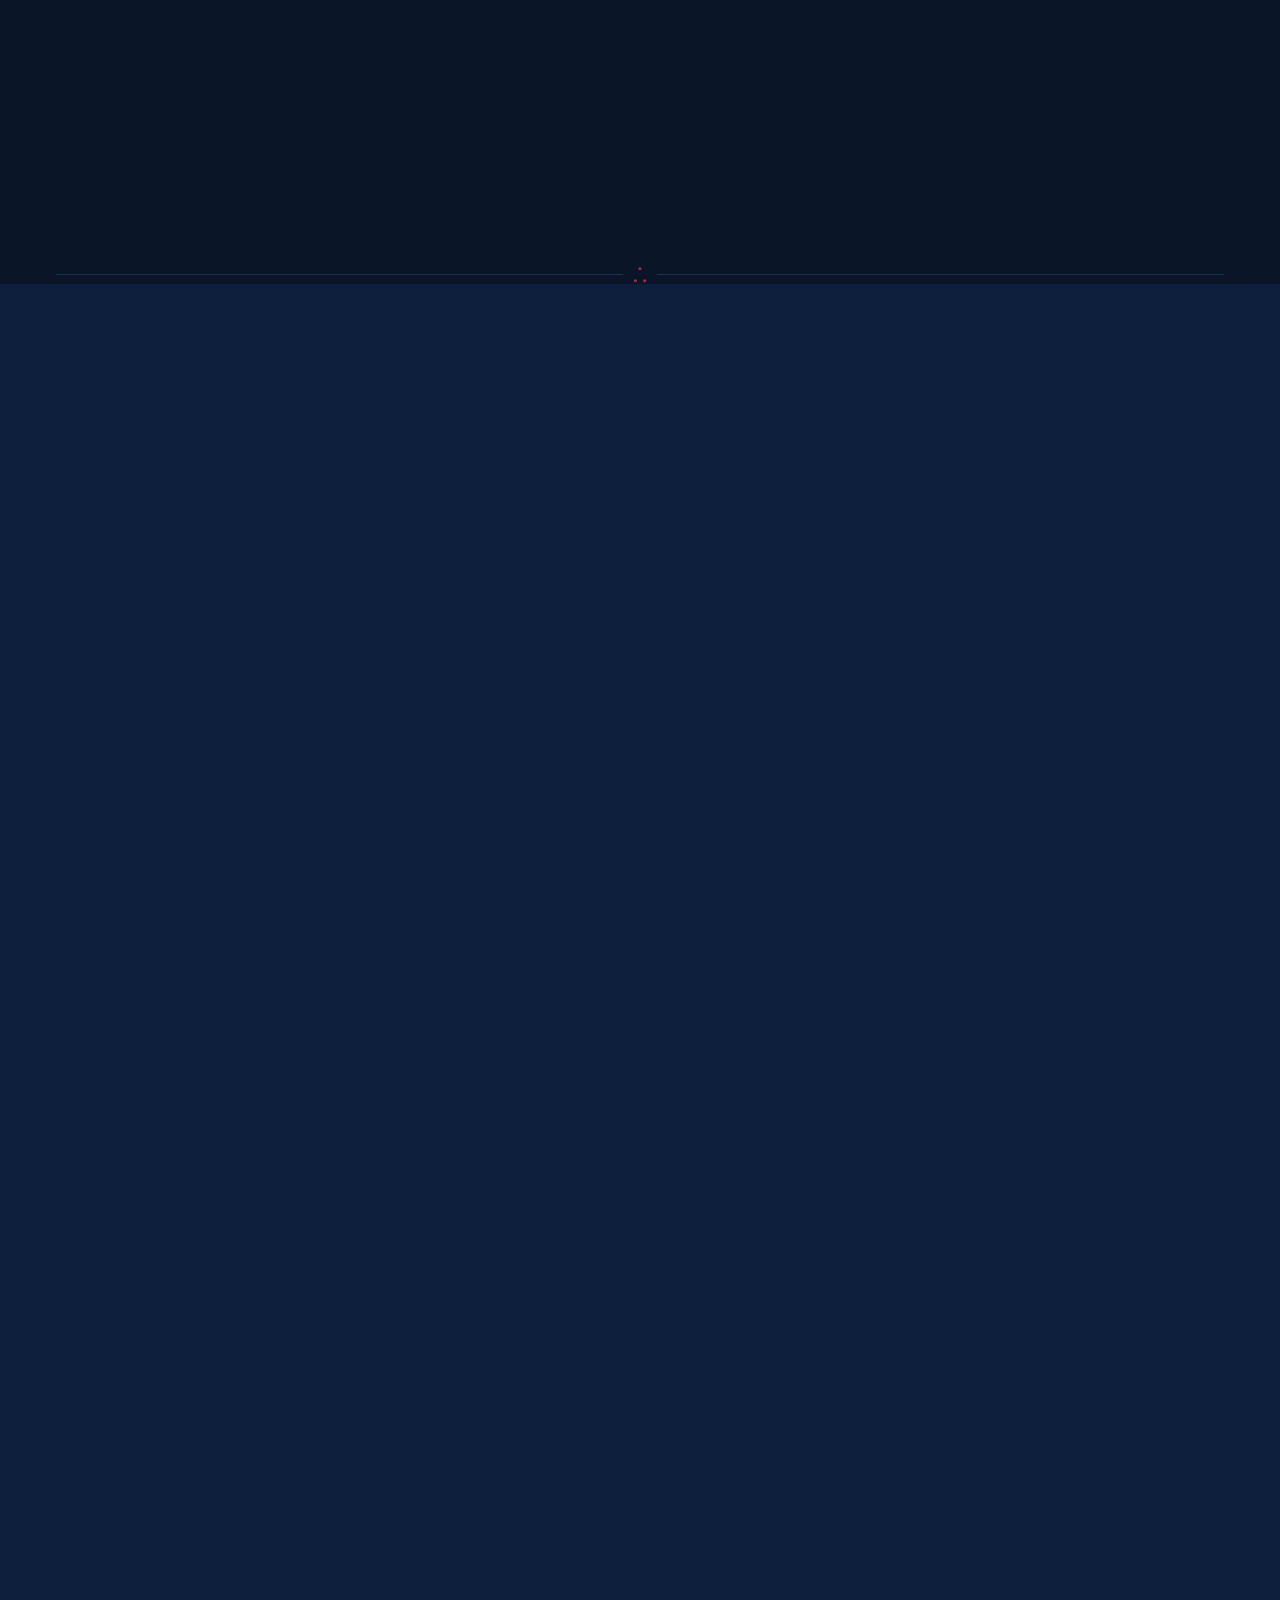
==== commit 2336223b: "Actualiza landing page y sitemap" ====
--- a/index.html
+++ b/index.html
@@ -396,6 +396,7 @@
 .edu-item:hover .edu-title{color:var(--red2);}
 .edu-year{color:var(--red2);font-size:0.78rem;letter-spacing:3px;text-transform:uppercase;padding-top:4px;}
 .edu-title{font-family:'Bebas Neue',sans-serif;font-size:1.6rem;letter-spacing:1.5px;margin-bottom:6px;transition:color 0.3s;}
+.edu-status{margin-bottom:10px;color:var(--accent2);font-size:0.86rem;letter-spacing:0.08em;text-transform:uppercase;}
 .edu-inst{color:var(--muted);font-size:0.85rem;margin-bottom:10px;letter-spacing:0.5px;}
 .edu-note{color:var(--muted);font-size:0.92rem;line-height:1.8;font-style:italic;}
 
@@ -531,9 +532,6 @@
       <button class="badge" type="button" data-set-lang="en" aria-pressed="false">🇺🇸 English</button>
       <button class="badge" type="button" data-set-lang="pt" aria-pressed="false">🇧🇷 Português</button>
     </div>
-    <div class="hero-support">
-      <a class="hero-support-link" href="support.html"><span data-i18n="hero.supportPrompt">¿Quieres donar?</span> <strong data-i18n="hero.supportLink">Ver causa</strong></a>
-    </div>
     </div>
   </div>
   <div class="scroll-cue" data-i18n="hero.scroll">Desliza</div>
@@ -548,7 +546,6 @@
       <a class="seo-link" href="#experiencia" data-i18n="seo.link1">Ver experiencia profesional</a>
       <a class="seo-link" href="#educacion" data-i18n="seo.link2">Ver educación y estudios</a>
       <a class="seo-link" href="#contacto" data-i18n="seo.link3">Ir al contacto</a>
-      <a class="seo-link" href="support.html" data-i18n="seo.link4">Conocer mi causa familiar</a>
     </div>
   </div>
 </section>
@@ -770,6 +767,7 @@
       <div class="edu-item">
         <div class="edu-year" data-i18n="edu.y1">Formación Base</div>
         <div>
+          <div class="edu-status" data-i18n="edu.status1">Validación por el MEC en proceso.</div>
           <h3 class="edu-title">IPVCE Vladimir Ilich Lenin</h3>
           <div class="edu-inst" data-i18n="edu.inst1">Instituto Preuniversitario Vocacional de Ciencias Exactas · Cuba</div>
           <div class="edu-note" data-i18n="edu.note1">Una de las instituciones más exigentes de Cuba. Formación intensiva en matemáticas, física y ciencias aplicadas que forjó mi pensamiento analítico y disciplina.</div>
@@ -781,6 +779,15 @@
           <h3 class="edu-title" data-i18n="edu.title2">Ingeniería Nuclear</h3>
           <div class="edu-inst" data-i18n="edu.inst2">Universidad · Cuba</div>
           <div class="edu-note" data-i18n="edu.note2">Estudios en una de las ingenierías más complejas y exigentes. Física nuclear, termodinámica y sistemas de alta complejidad técnica.</div>
+        </div>
+      </div>
+      <div class="edu-item">
+        <div class="edu-year" data-i18n="edu.y4">Educación Superior</div>
+        <div>
+          <div class="edu-status" data-i18n="edu.status4">Cursando</div>
+          <h3 class="edu-title" data-i18n="edu.title4">Ciencias Económicas</h3>
+          <div class="edu-inst" data-i18n="edu.inst4">Institución de enseñanza · Unifaticie</div>
+          <div class="edu-note" data-i18n="edu.note4">Comencé en 2026. Programa actual enfocado en economía, finanzas y gestión empresarial.</div>
         </div>
       </div>
       <div class="edu-item">
@@ -813,7 +820,6 @@
           <svg viewBox="0 0 24 24" aria-hidden="true"><path d="M12 3a1 1 0 0 1 1 1v8.59l2.3-2.29a1 1 0 1 1 1.4 1.41l-4 3.99a1 1 0 0 1-1.4 0l-4-3.99a1 1 0 0 1 1.4-1.41L11 12.59V4a1 1 0 0 1 1-1Zm-7 14a1 1 0 0 1 1 1v1h12v-1a1 1 0 1 1 2 0v2a1 1 0 0 1-1 1H5a1 1 0 0 1-1-1v-2a1 1 0 0 1 1-1Z"/></svg>
           <span data-i18n="contact.download">Download CV</span>
         </a>
-        <a class="hero-support-link" href="support.html"><span data-i18n="contact.supportPrompt">También puedes apoyar mi causa</span> <strong data-i18n="contact.supportLink">Ver donaciones</strong></a>
       </div>
     </div>
     <div class="clinks">
@@ -849,13 +855,11 @@
     "nav.about":"Sobre mí","nav.exp":"Experiencia","nav.skills":"Skills","nav.edu":"Educación","nav.contact":"Contacto",
     "hero.eyebrow":"Guía Turístico · Fundador · Emprendedor",
     "hero.desc":"Cubano resiliente, narrador de experiencias y creador de negocios. De la ingeniería nuclear al turismo internacional — tres idiomas, un solo propósito: conectar.",
-    "hero.supportPrompt":"¿Quieres donar?",
-    "hero.supportLink":"Ver causa",
     "hero.download":"Download CV",
     "hero.scroll":"Desliza",
     "seo.p1":"En este sitio presento mi <strong>Curriculum Vitae online</strong>, una <strong>hoja de vida profesional</strong> donde reúno mi experiencia, educación, habilidades, proyectos y formas de contacto.",
     "seo.p2":"Aquí comparto mi <strong>CV online</strong> y mi <strong>perfil profesional</strong> de forma clara, actualizada y accesible en español, inglés y portugués, para que puedas conocer mejor mi trayectoria y el valor que puedo aportar.",
-    "seo.link1":"Ver experiencia profesional","seo.link2":"Ver educación y estudios","seo.link3":"Ir al contacto","seo.link4":"Conocer mi causa familiar",
+    "seo.link1":"Ver experiencia profesional","seo.link2":"Ver educación y estudios","seo.link3":"Ir al contacto",
     "about.label":"01 — About","about.title":"SOBRE MÍ",
     "about.p1":"Soy <b>Eliezer Antonio Prieto Pantoja</b>, un profesional cubano cuya historia está hecha de ciencia, fe y resiliencia. Me gradué del <b>IPVCE Vladimir Ilich Lenin</b>, una de las instituciones más exigentes de Cuba, y desde ahí estudié <b>Ingeniería Nuclear</b> y un año en el Instituto Eclesiástico <b>Padre Félix Varela</b>.",
     "about.p2":"La búsqueda de libertad me llevó a nuevos horizontes, donde descubrí mi verdadera vocación: <b>crear experiencias que conecten personas con lugares y culturas</b>. Hoy combino mi formación científica con mi pasión por el mundo para guiar, emprender y construir.",
@@ -895,13 +899,13 @@
     "skd1":"Capacidad de diseñar y ejecutar tours memorables.","skd2":"Trato efectivo con visitantes de diferentes culturas e idiomas.","skd3":"Servicio de alta calidad y resolución de problemas en tiempo real.","skd4":"Planificación y ejecución de proyectos de campo, como instalaciones solares.","skd5":"Coordinación de grupos, transporte y recursos con enfoque operativo.","skd6":"Uso de herramientas digitales para atraer clientes y posicionar servicios.","skd7":"Capacidad de reaccionar ante imprevistos con calma y eficacia.","skd8":"Formación en ciencias exactas aplicada a la toma de decisiones.","skd9":"Motivar y guiar equipos hacia objetivos comunes.",
     "edu.label":"04 — Educación","edu.title":"EDUCACIÓN",
     "edu.y1":"Formación Base","edu.inst1":"Instituto Preuniversitario Vocacional de Ciencias Exactas · Cuba","edu.note1":"Una de las instituciones más exigentes de Cuba. Formación intensiva en matemáticas, física y ciencias aplicadas que forjó mi pensamiento analítico y disciplina.",
+    "edu.status1":"Validación por el MEC en proceso.",
     "edu.y2":"Educación Superior","edu.title2":"Ingeniería Nuclear","edu.inst2":"Universidad · Cuba","edu.note2":"Estudios en una de las ingenierías más complejas y exigentes. Física nuclear, termodinámica y sistemas de alta complejidad técnica.",
+    "edu.y4":"Educación Superior","edu.status4":"Cursando","edu.title4":"Ciencias Económicas","edu.inst4":"Institución de enseñanza · Unifaticie","edu.note4":"Comencé en 2026. Programa actual enfocado en economía, finanzas y gestión empresarial.",
     "edu.y3":"Formación Humanística","edu.inst3":"Instituto de Estudios Eclesiásticos · Cuba","edu.note3":"Un año de humanidades, ética y pensamiento crítico. Enriqueció mi visión del mundo y mi capacidad de conectar con personas de distintas culturas y creencias.",
     "contact.label":"06 — Contacto","contact.title":"HABLEMOS",
     "contact.p":"Actualmente estoy en Boa Vista, Roraima, Brasil, con disponibilidad inmediata a contrato para oportunidades en turismo, operaciones, proyectos técnicos y atención al cliente de alto nivel.",
     "contact.quote":'"Listo para aportar experiencia, criterio y liderazgo desde el primer día."',
-    "contact.supportPrompt":"También puedes apoyar mi causa",
-    "contact.supportLink":"Ver donaciones",
     "contact.download":"Download CV",
     "contact.location":"Boa Vista, Roraima, Brasil","contact.availability":"Disponibilidad de desplazamiento dentro y fuera de Brasil",
     "footer":'<span class="footer-line">© 2026 <span>Eliezer Prieto</span></span><span class="footer-line">Hecha con</span><span class="footer-line">FE <span class="tri-mark"><span></span><span></span><span></span></span> ESPERANZA <span class="tri-mark"><span></span><span></span><span></span></span> CARIDAD <span class="tri-mark"><span></span><span></span><span></span></span></span>'
@@ -910,13 +914,11 @@
     "nav.about":"About","nav.exp":"Experience","nav.skills":"Skills","nav.edu":"Education","nav.contact":"Contact",
     "hero.eyebrow":"Tour Guide · Founder · Entrepreneur",
     "hero.desc":"Resilient Cuban, experience storyteller and business creator. From nuclear engineering to international tourism — three languages, one purpose: to connect.",
-    "hero.supportPrompt":"Want to donate?",
-    "hero.supportLink":"See cause",
     "hero.download":"Download CV",
     "hero.scroll":"Scroll",
     "seo.p1":"On this site I present my <strong>online Curriculum Vitae</strong>, a professional <strong>resume and career profile</strong> where I bring together my experience, education, skills, projects and contact options.",
     "seo.p2":"Here I share my <strong>online CV</strong> and <strong>professional profile</strong> in a clear, updated format available in Spanish, English and Portuguese, so you can quickly understand my background and the value I can bring.",
-    "seo.link1":"View professional experience","seo.link2":"View education and studies","seo.link3":"Go to contact","seo.link4":"See my family cause",
+    "seo.link1":"View professional experience","seo.link2":"View education and studies","seo.link3":"Go to contact",
     "about.label":"01 — About","about.title":"ABOUT ME",
     "about.p1":"I am <b>Eliezer Antonio Prieto Pantoja</b>, a Cuban professional whose story is built on science, faith and resilience. I graduated from <b>IPVCE Vladimir Ilich Lenin</b>, one of Cuba's most demanding institutions, and went on to study <b>Nuclear Engineering</b> and one year at the Ecclesiastical Institute <b>Padre Félix Varela</b>.",
     "about.p2":"The search for freedom led me to new horizons, where I discovered my true calling: <b>creating experiences that connect people with places and cultures</b>. Today I combine my scientific background with my passion for the world to guide, venture, and build.",
@@ -956,13 +958,13 @@
     "skd1":"Ability to design and deliver memorable tours.","skd2":"Effective interaction with visitors from different cultures and languages.","skd3":"High-quality service and real-time problem solving.","skd4":"Planning and execution of field projects, such as solar installations.","skd5":"Coordination of groups, transportation and resources with an operational focus.","skd6":"Use of digital tools to attract clients and position services.","skd7":"Ability to react to unexpected situations with calm and efficiency.","skd8":"Training in exact sciences applied to decision-making.","skd9":"Motivating and guiding teams toward shared goals.",
     "edu.label":"04 — Education","edu.title":"EDUCATION",
     "edu.y1":"Foundation","edu.inst1":"Pre-University Institute of Exact Sciences · Cuba","edu.note1":"One of Cuba's most demanding institutions. Intensive training in mathematics, physics and applied sciences that shaped my analytical thinking and discipline.",
+    "edu.status1":"MEC validation in process.",
     "edu.y2":"Higher Education","edu.title2":"Nuclear Engineering","edu.inst2":"University · Cuba","edu.note2":"Studies in one of the most complex and demanding fields of engineering. Nuclear physics, thermodynamics and high-complexity technical systems.",
+    "edu.y4":"Higher Education","edu.status4":"In progress","edu.title4":"Economic Sciences","edu.inst4":"Teaching institution · Unifaticie","edu.note4":"Started in 2026. Current program focused on economics, finance and business management.",
     "edu.y3":"Humanistic Studies","edu.inst3":"Ecclesiastical Studies Institute · Cuba","edu.note3":"One year of humanities, ethics and critical thinking. Enriched my worldview and ability to connect with people from different cultures and beliefs.",
     "contact.label":"06 — Contact","contact.title":"LET'S TALK",
     "contact.p":"I am currently based in Boa Vista, Roraima, Brazil, with immediate contract availability for opportunities in tourism, operations, technical projects and high-level customer service.",
     "contact.quote":'"Ready to contribute experience, judgment and leadership from day one."',
-    "contact.supportPrompt":"You can also support my cause",
-    "contact.supportLink":"View donations",
     "contact.download":"Download CV",
     "contact.location":"Boa Vista, Roraima, Brazil","contact.availability":"Available to travel within and outside Brazil",
     "footer":'<span class="footer-line">© 2026 <span>Eliezer Prieto</span></span><span class="footer-line">Made with</span><span class="footer-line">FAITH <span class="tri-mark"><span></span><span></span><span></span></span> HOPE <span class="tri-mark"><span></span><span></span><span></span></span> CHARITY <span class="tri-mark"><span></span><span></span><span></span></span></span>'
@@ -971,13 +973,11 @@
     "nav.about":"Sobre mim","nav.exp":"Experiência","nav.skills":"Skills","nav.edu":"Educação","nav.contact":"Contato",
     "hero.eyebrow":"Guia Turístico · Fundador · Empreendedor",
     "hero.desc":"Cubano resiliente, narrador de experiências e criador de negócios. Da engenharia nuclear ao turismo internacional — três idiomas, um único propósito: conectar.",
-    "hero.supportPrompt":"Quer doar?",
-    "hero.supportLink":"Ver causa",
     "hero.download":"Download CV",
     "hero.scroll":"Role",
     "seo.p1":"Neste site apresento meu <strong>Curriculum Vitae online</strong>, uma <strong>folha de vida e perfil profissional</strong> onde reúno minha experiência, educação, habilidades, projetos e formas de contato.",
     "seo.p2":"Aqui compartilho meu <strong>CV online</strong> e meu <strong>perfil profissional</strong> de forma clara, atualizada e acessível em espanhol, inglês e português, para que você conheça melhor minha trajetória e o valor que posso entregar.",
-    "seo.link1":"Ver experiência profissional","seo.link2":"Ver educação e estudos","seo.link3":"Ir para contato","seo.link4":"Conhecer minha causa familiar",
+    "seo.link1":"Ver experiência profissional","seo.link2":"Ver educação e estudos","seo.link3":"Ir para contato",
     "about.label":"01 — About","about.title":"SOBRE MIM",
     "about.p1":"Sou <b>Eliezer Antonio Prieto Pantoja</b>, um profissional cubano cuja história é feita de ciência, fé e resiliência. Me formei no <b>IPVCE Vladimir Ilich Lenin</b>, uma das instituições mais exigentes de Cuba, e fui estudar <b>Engenharia Nuclear</b> e um ano no Instituto Eclesiástico <b>Padre Félix Varela</b>.",
     "about.p2":"A busca pela liberdade me levou a novos horizontes, onde descobri minha verdadeira vocação: <b>criar experiências que conectem pessoas com lugares e culturas</b>. Hoje combino minha formação científica com minha paixão pelo mundo para guiar, empreender e construir.",
@@ -1017,13 +1017,13 @@
     "skd1":"Capacidade de desenhar e executar tours memoráveis.","skd2":"Relacionamento eficaz com visitantes de diferentes culturas e idiomas.","skd3":"Serviço de alta qualidade e resolução de problemas em tempo real.","skd4":"Planejamento e execução de projetos de campo, como instalações solares.","skd5":"Coordenação de grupos, transporte e recursos com foco operacional.","skd6":"Uso de ferramentas digitais para atrair clientes e posicionar serviços.","skd7":"Capacidade de reagir a imprevistos com calma e eficácia.","skd8":"Formação em ciências exatas aplicada à tomada de decisões.","skd9":"Motivar e guiar equipes em direção a objetivos comuns.",
     "edu.label":"04 — Educação","edu.title":"EDUCAÇÃO",
     "edu.y1":"Formação Base","edu.inst1":"Instituto Pré-Universitário Vocacional de Ciências Exatas · Cuba","edu.note1":"Uma das instituições mais exigentes de Cuba. Formação intensiva em matemática, física e ciências aplicadas que moldou meu pensamento analítico e disciplina.",
+    "edu.status1":"Validação pelo MEC em processo.",
     "edu.y2":"Educação Superior","edu.title2":"Engenharia Nuclear","edu.inst2":"Universidade · Cuba","edu.note2":"Estudos em uma das engenharias mais complexas. Física nuclear, termodinâmica e sistemas de alta complexidade técnica.",
+    "edu.y4":"Educação Superior","edu.status4":"Em curso","edu.title4":"Ciências Econômicas","edu.inst4":"Instituição de ensino · Unifaticie","edu.note4":"Comecei em 2026. Programa em andamento com foco em economia, finanças e gestão empresarial.",
     "edu.y3":"Formação Humanística","edu.inst3":"Instituto de Estudos Eclesiásticos · Cuba","edu.note3":"Um ano de humanidades, ética e pensamento crítico. Enriqueceu minha visão de mundo e minha capacidade de conectar com pessoas de diferentes culturas.",
     "contact.label":"06 — Contato","contact.title":"VAMOS CONVERSAR",
     "contact.p":"Atualmente estou em Boa Vista, Roraima, Brasil, com disponibilidade imediata para contrato em oportunidades de turismo, operações, projetos técnicos e atendimento ao cliente de alto nível.",
     "contact.quote":'"Pronto para contribuir com experiência, critério e liderança desde o primeiro dia."',
-    "contact.supportPrompt":"Você também pode apoiar minha causa",
-    "contact.supportLink":"Ver doações",
     "contact.download":"Download CV",
     "contact.location":"Boa Vista, Roraima, Brasil","contact.availability":"Disponibilidade para deslocamento dentro e fora do Brasil",
     "footer":'<span class="footer-line">© 2026 <span>Eliezer Prieto</span></span><span class="footer-line">Feita com</span><span class="footer-line">FÉ <span class="tri-mark"><span></span><span></span><span></span></span> ESPERANÇA <span class="tri-mark"><span></span><span></span><span></span></span> CARIDADE <span class="tri-mark"><span></span><span></span><span></span></span></span>'
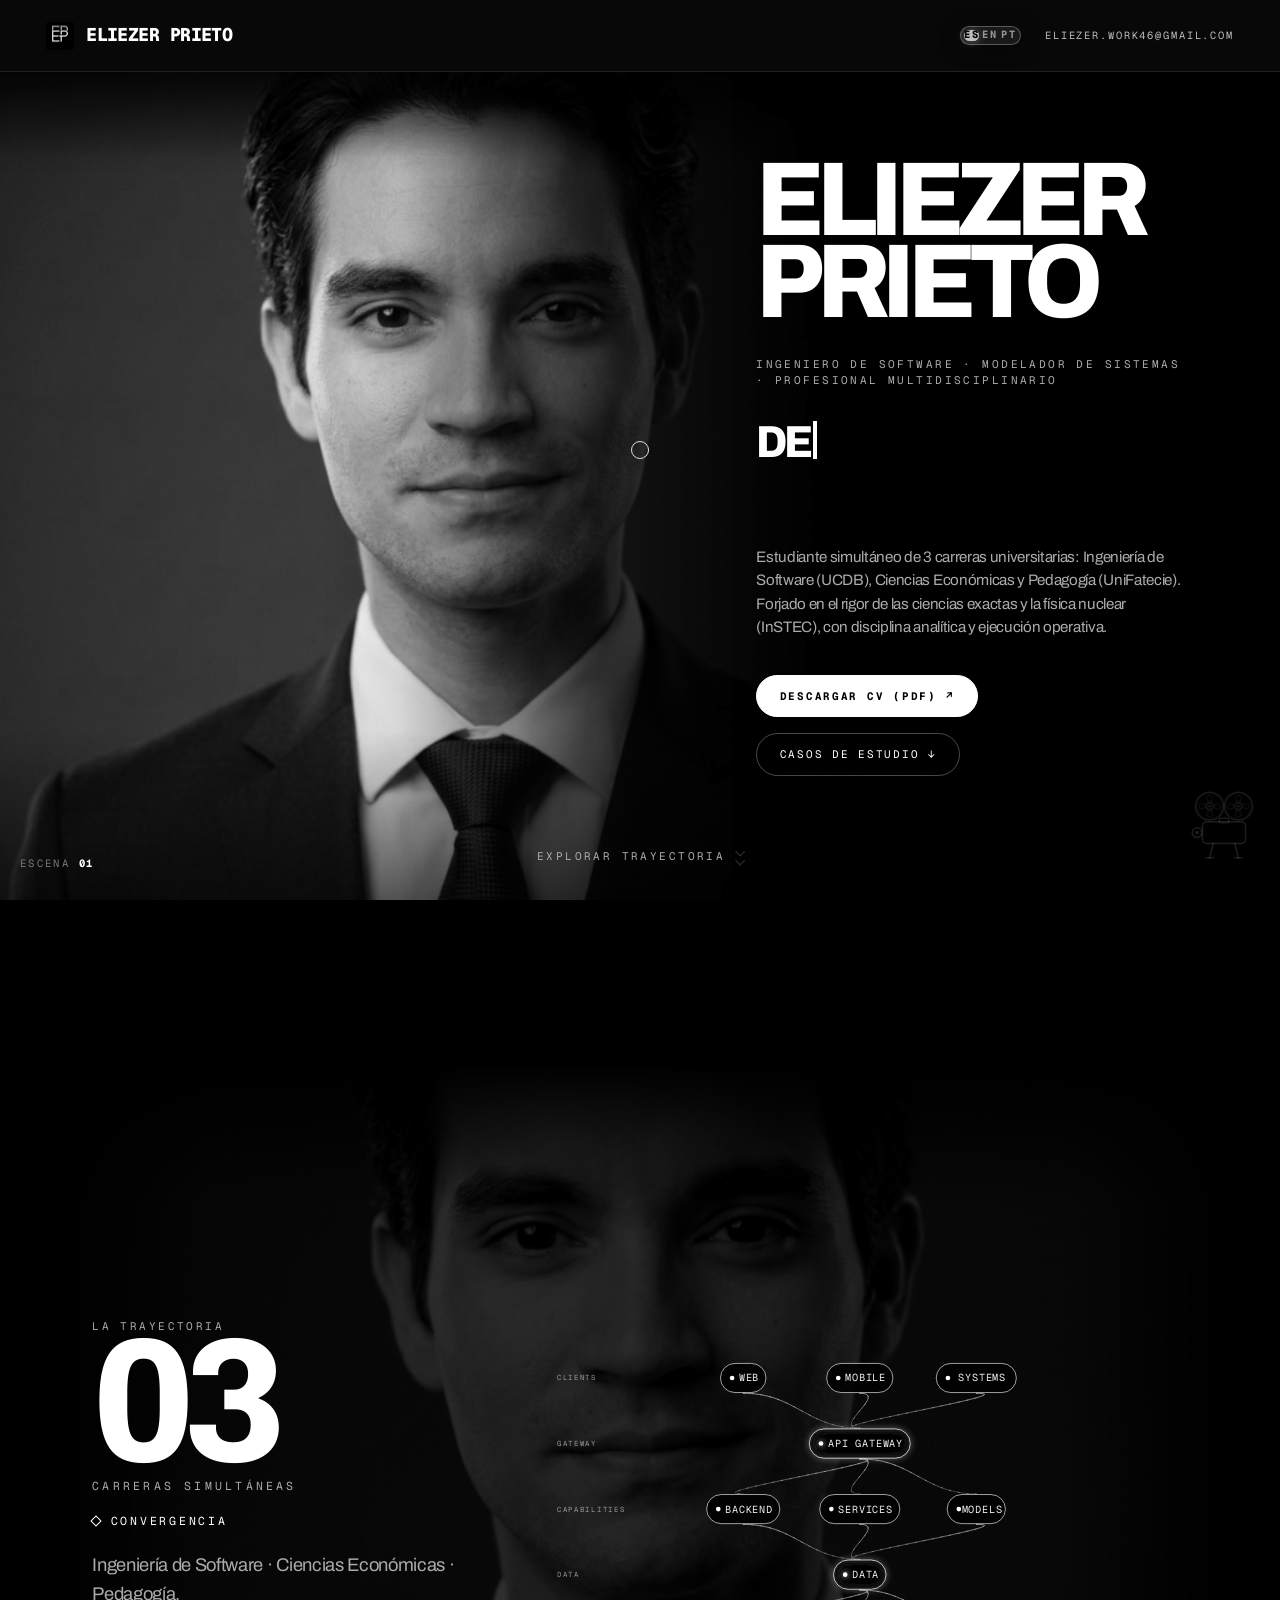
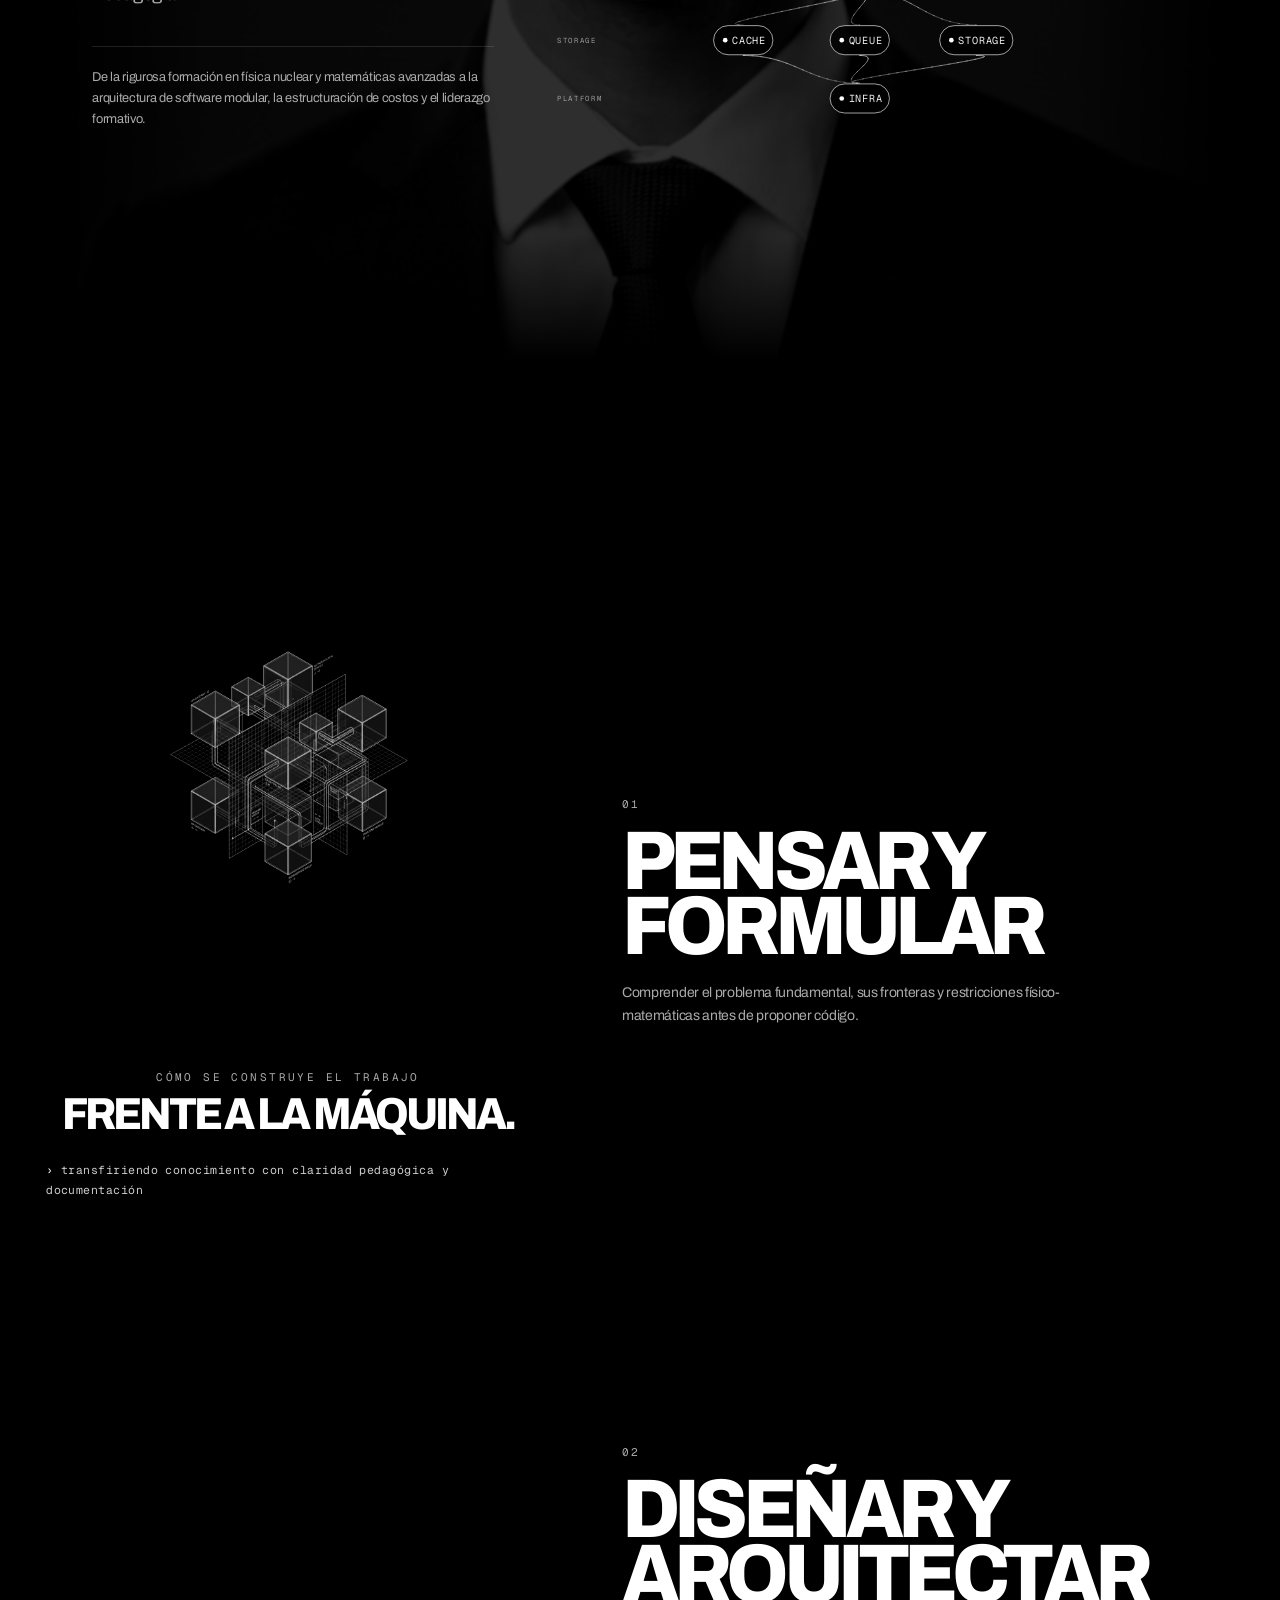
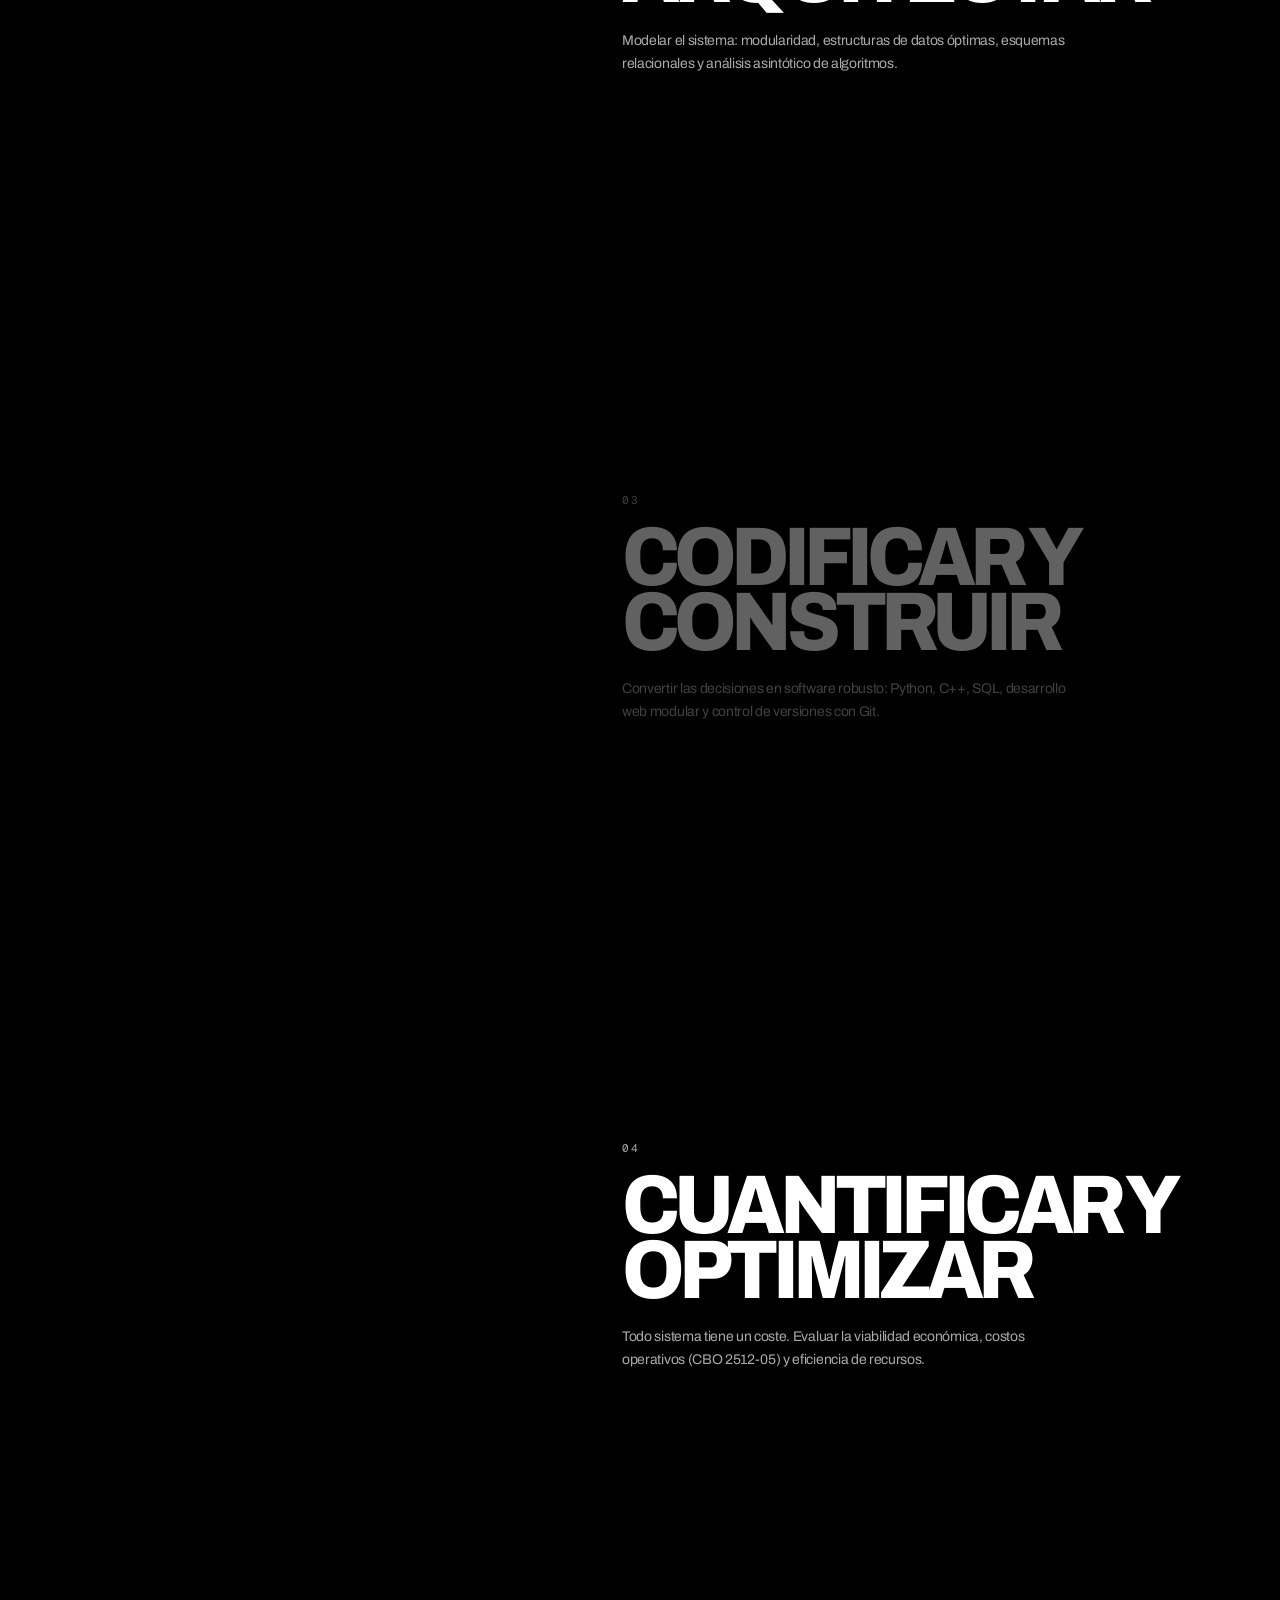
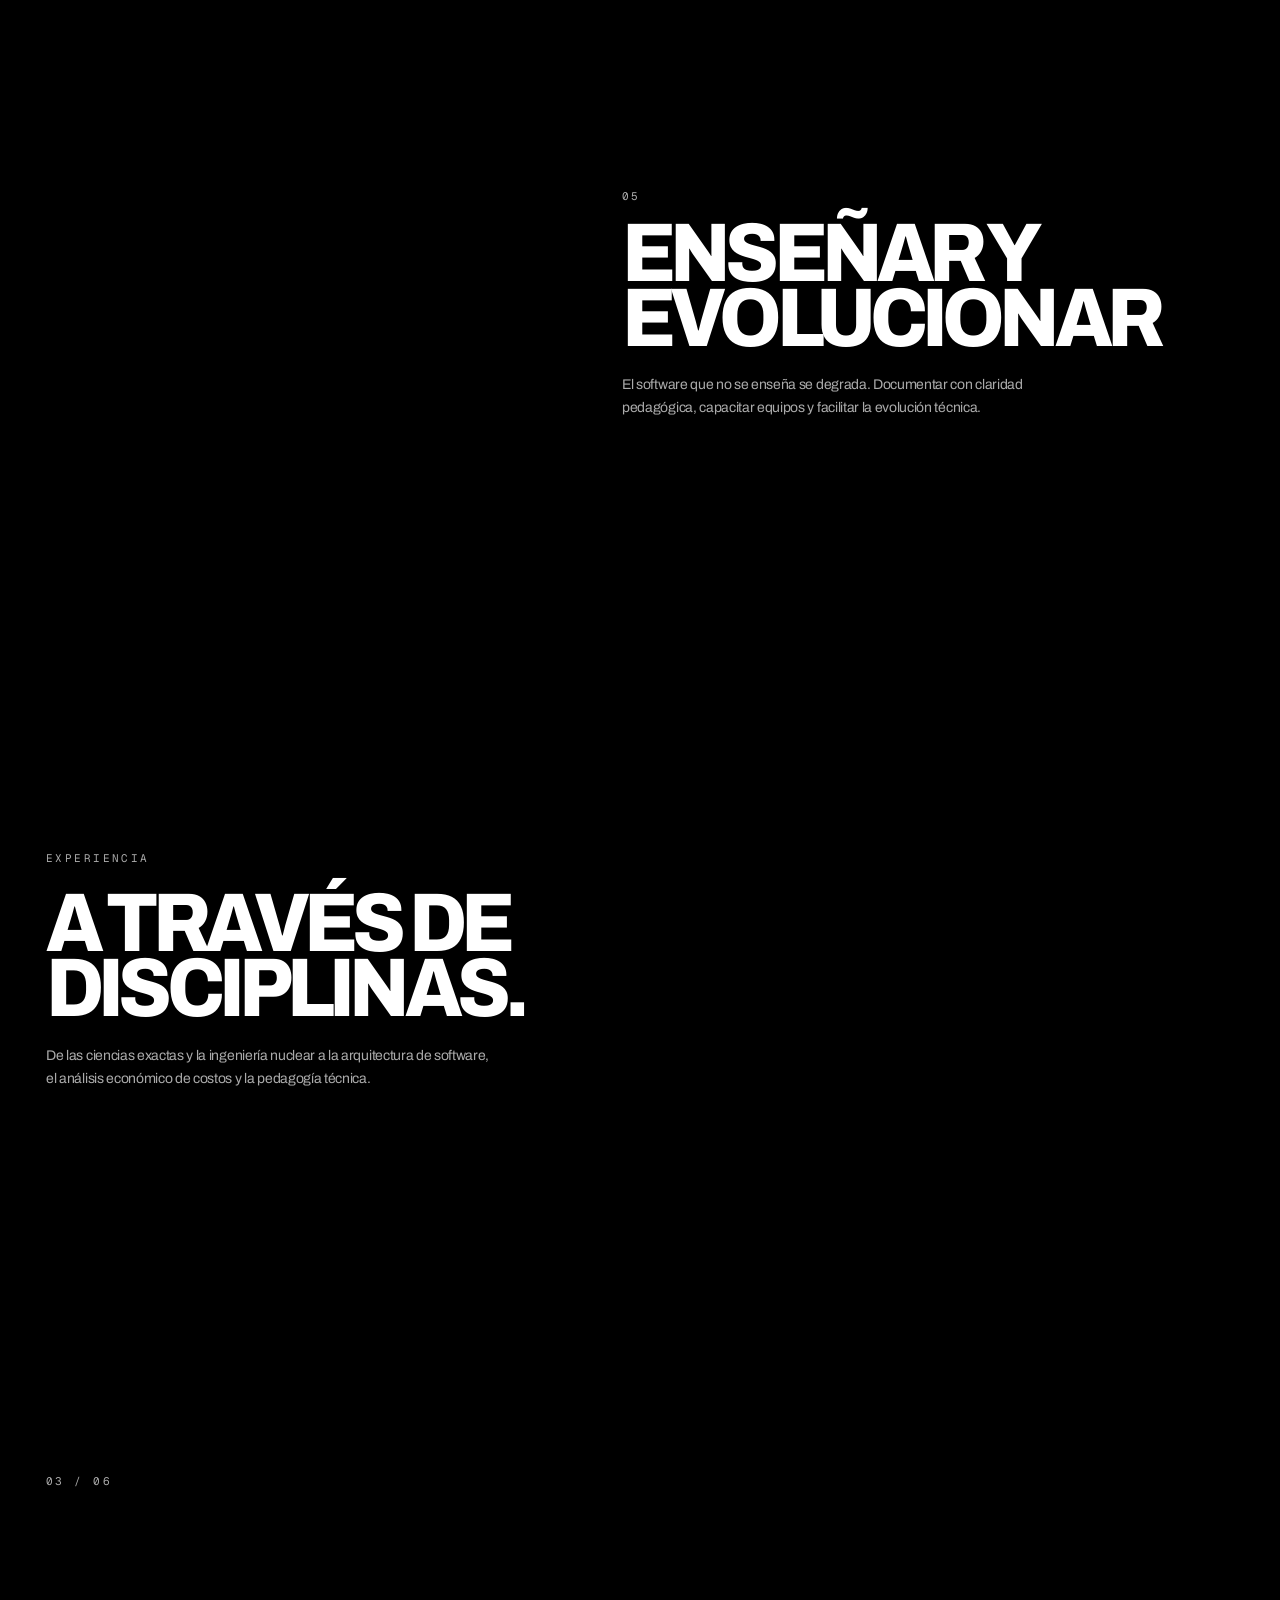
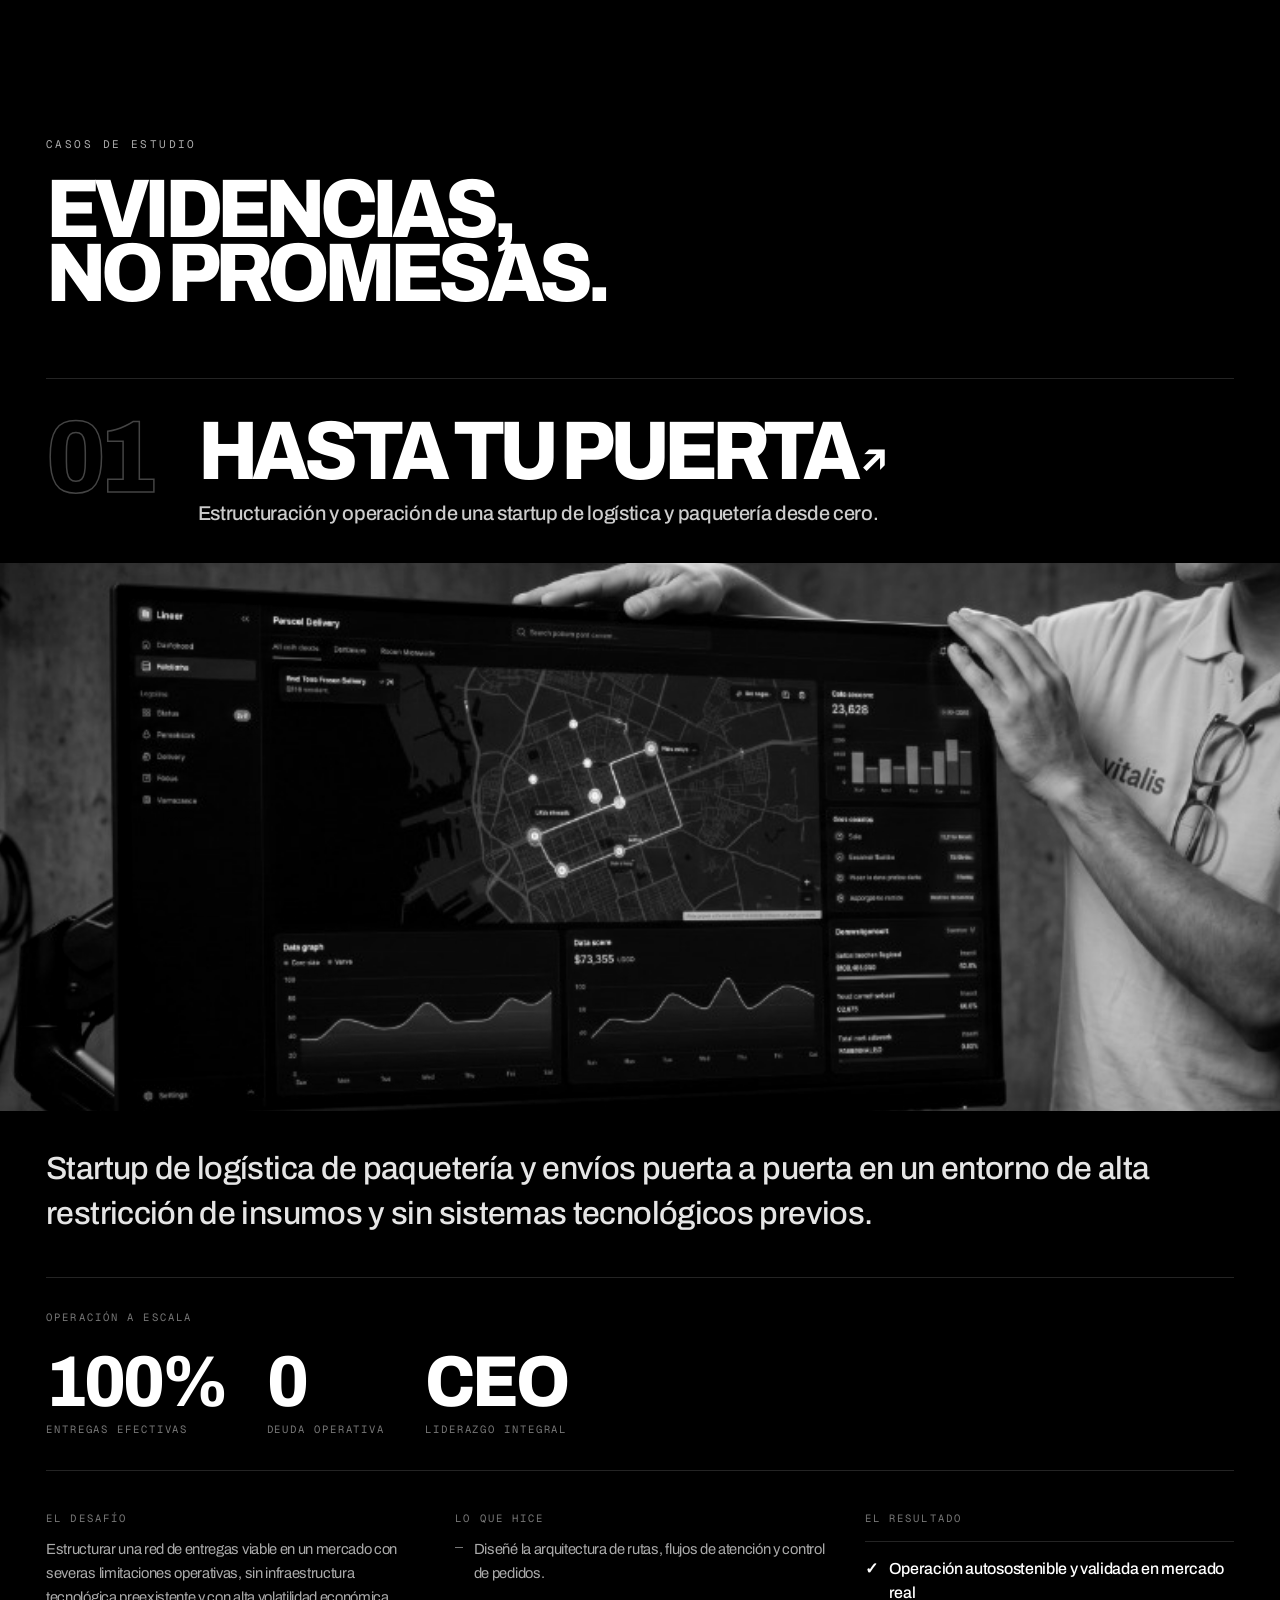
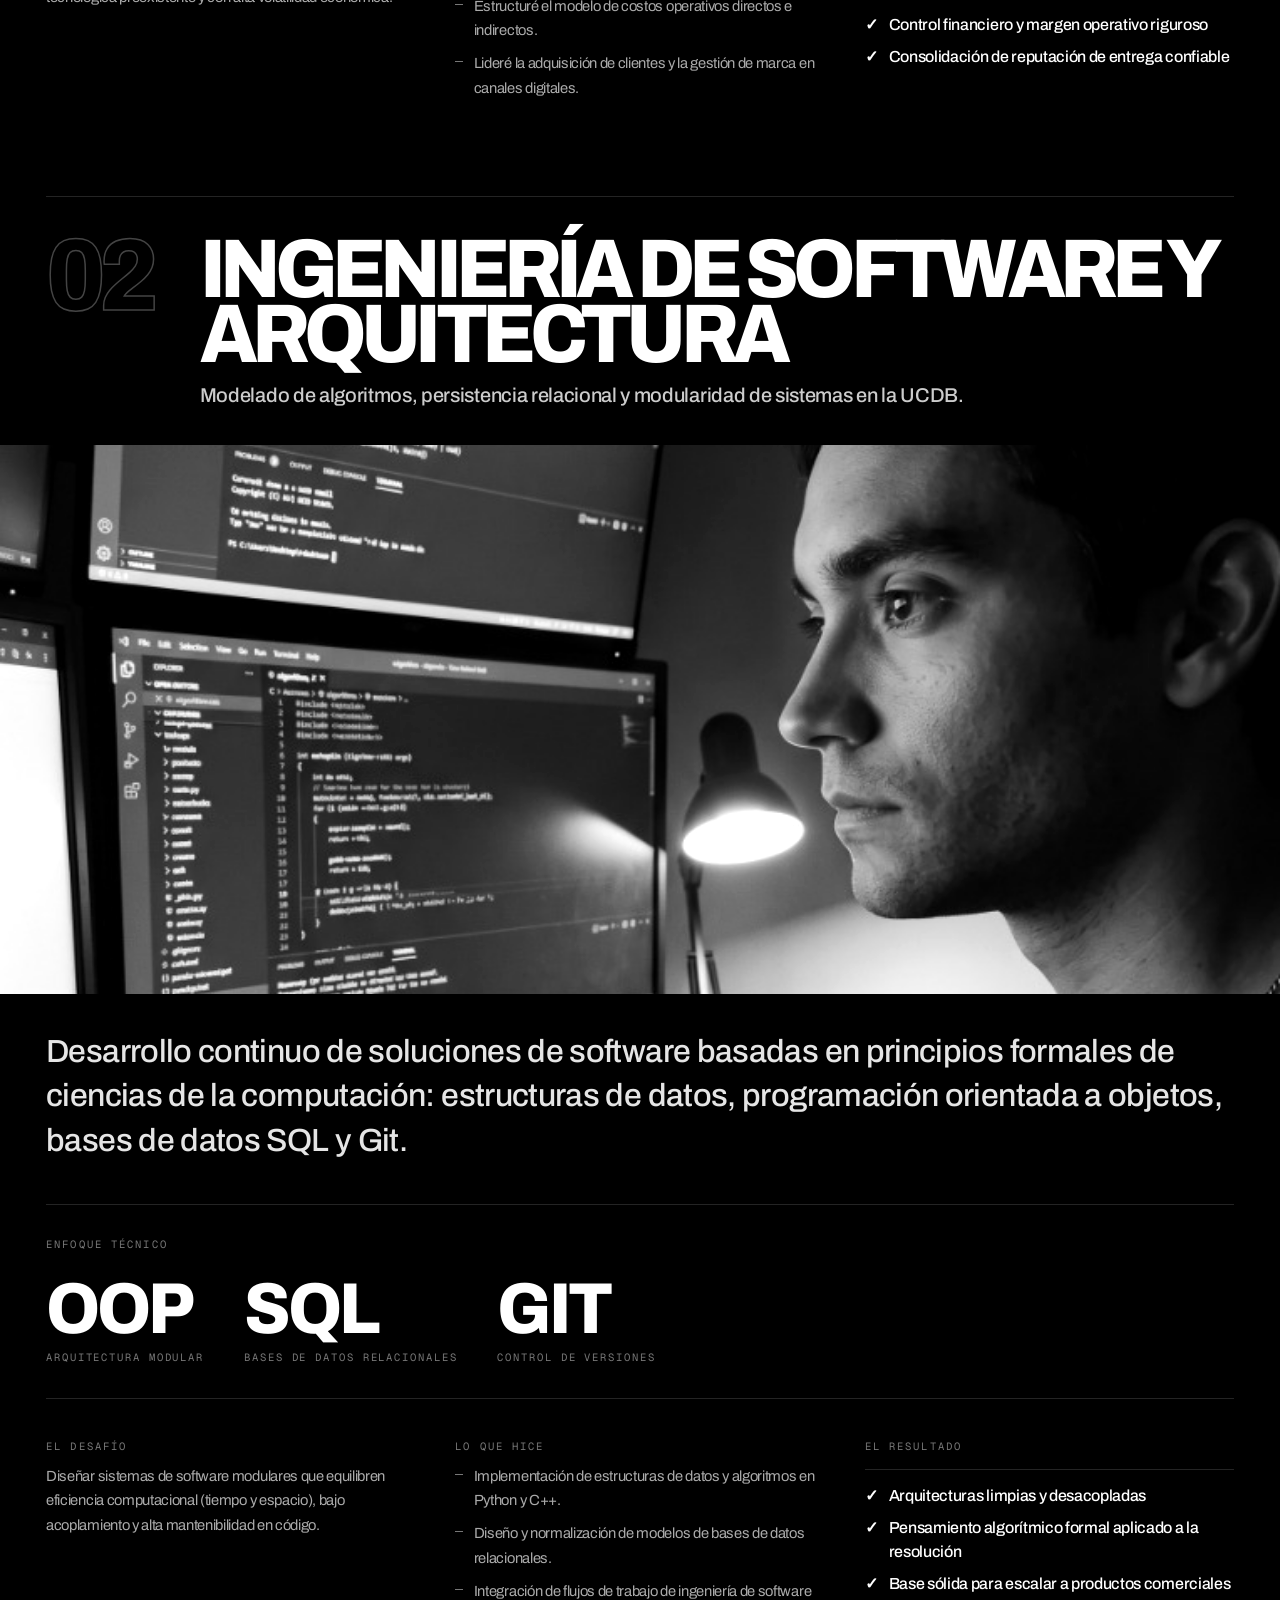
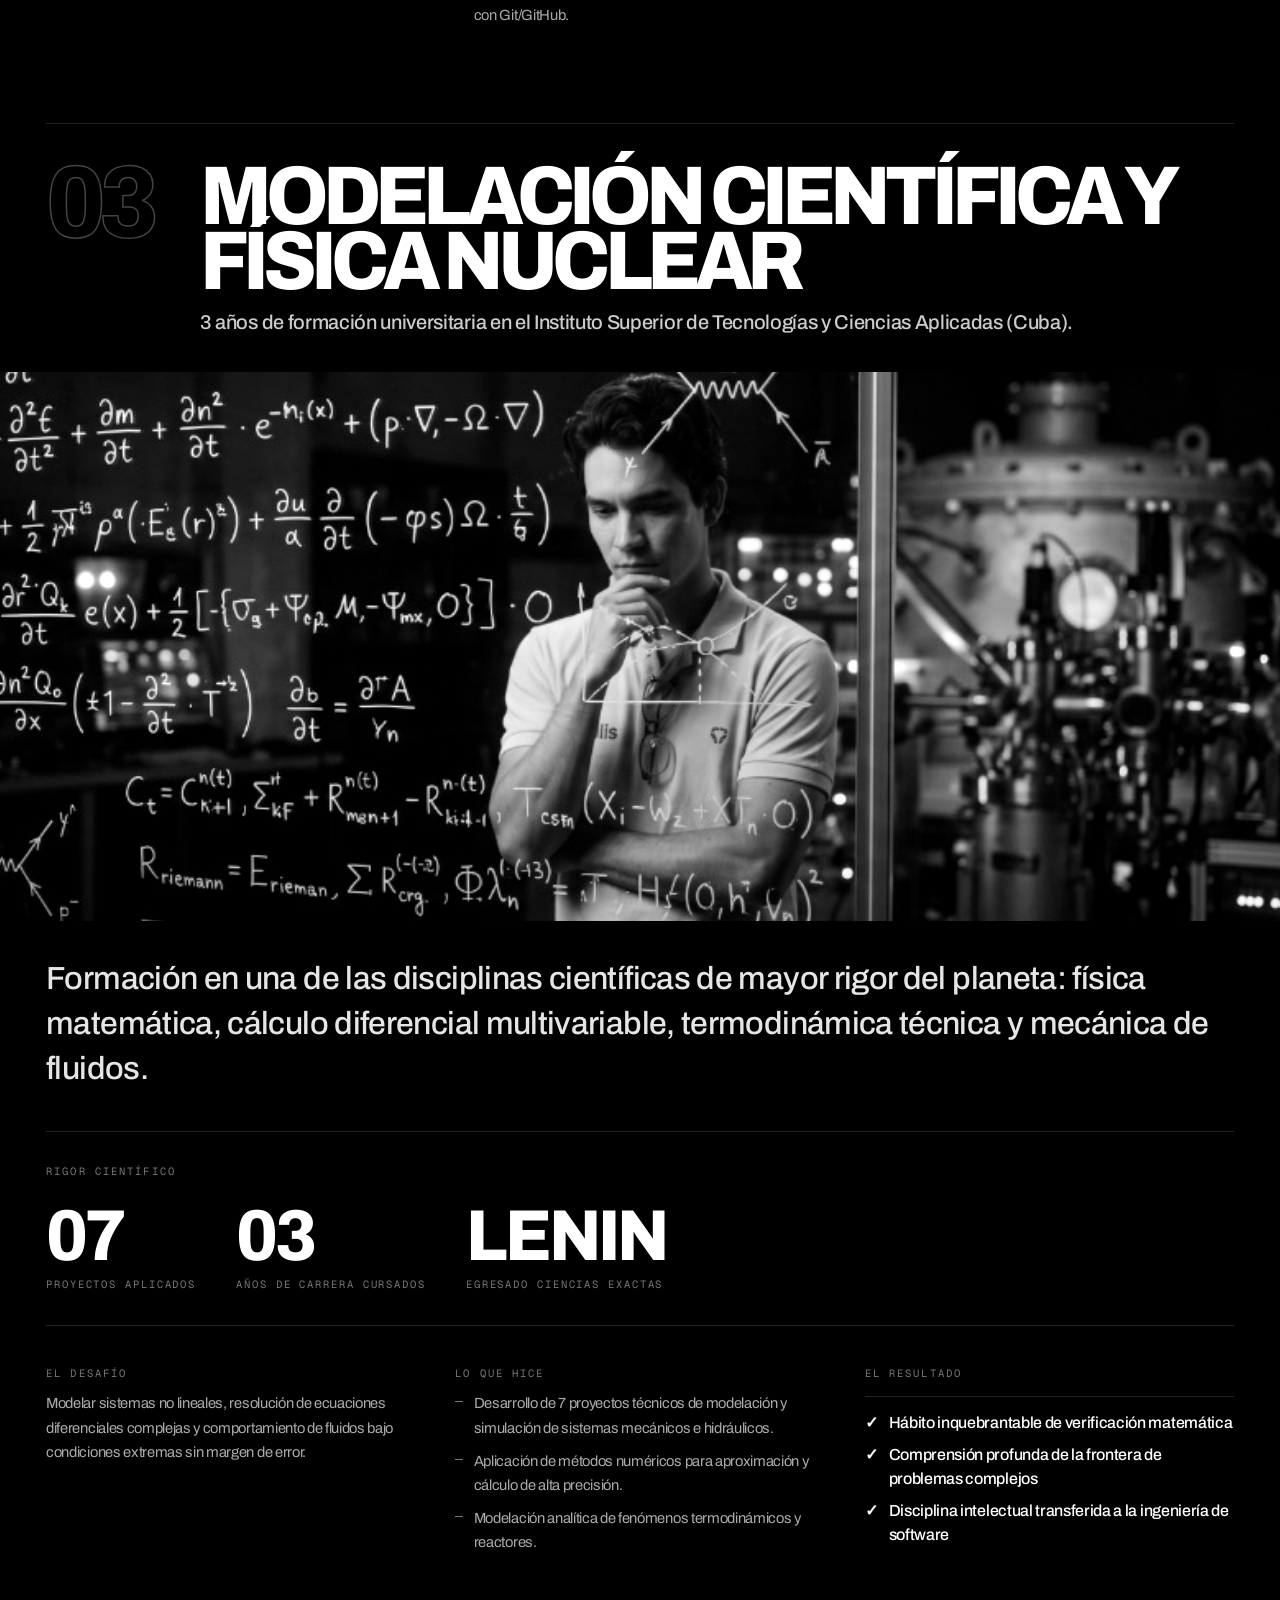
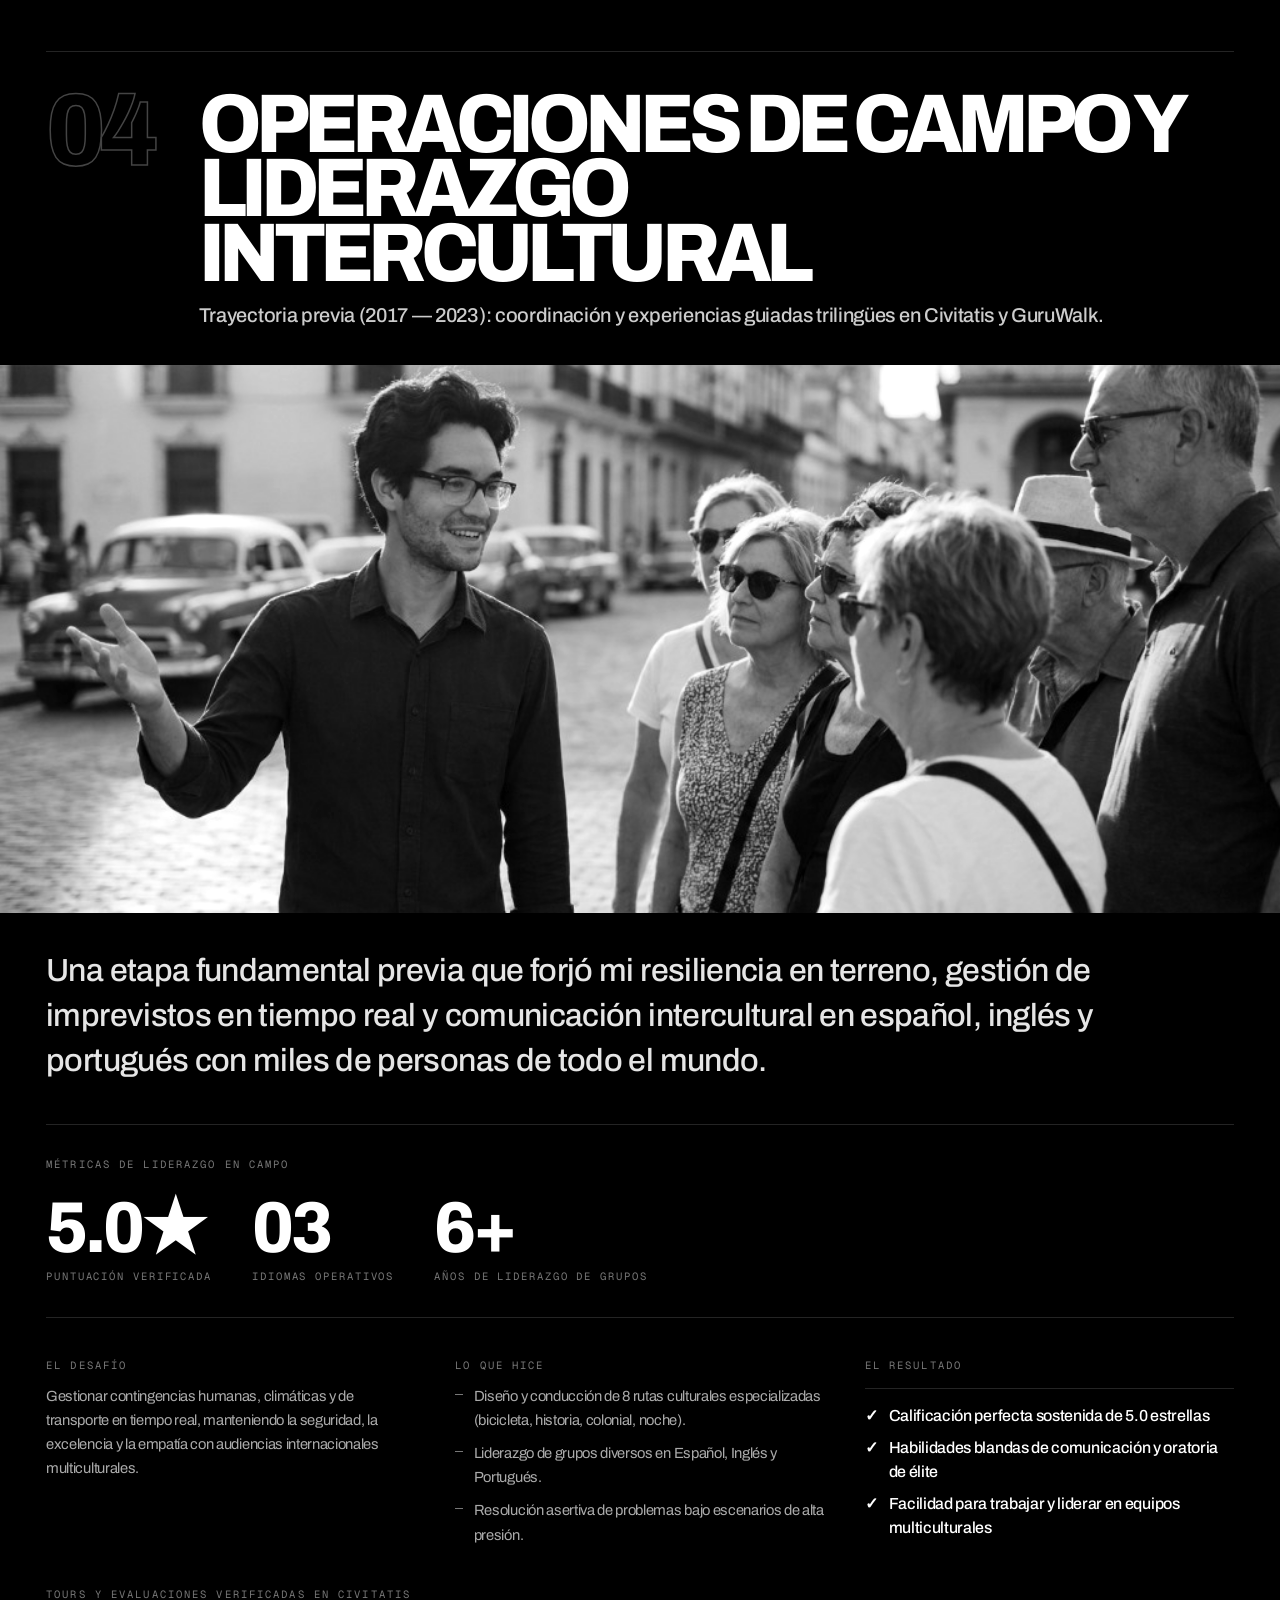
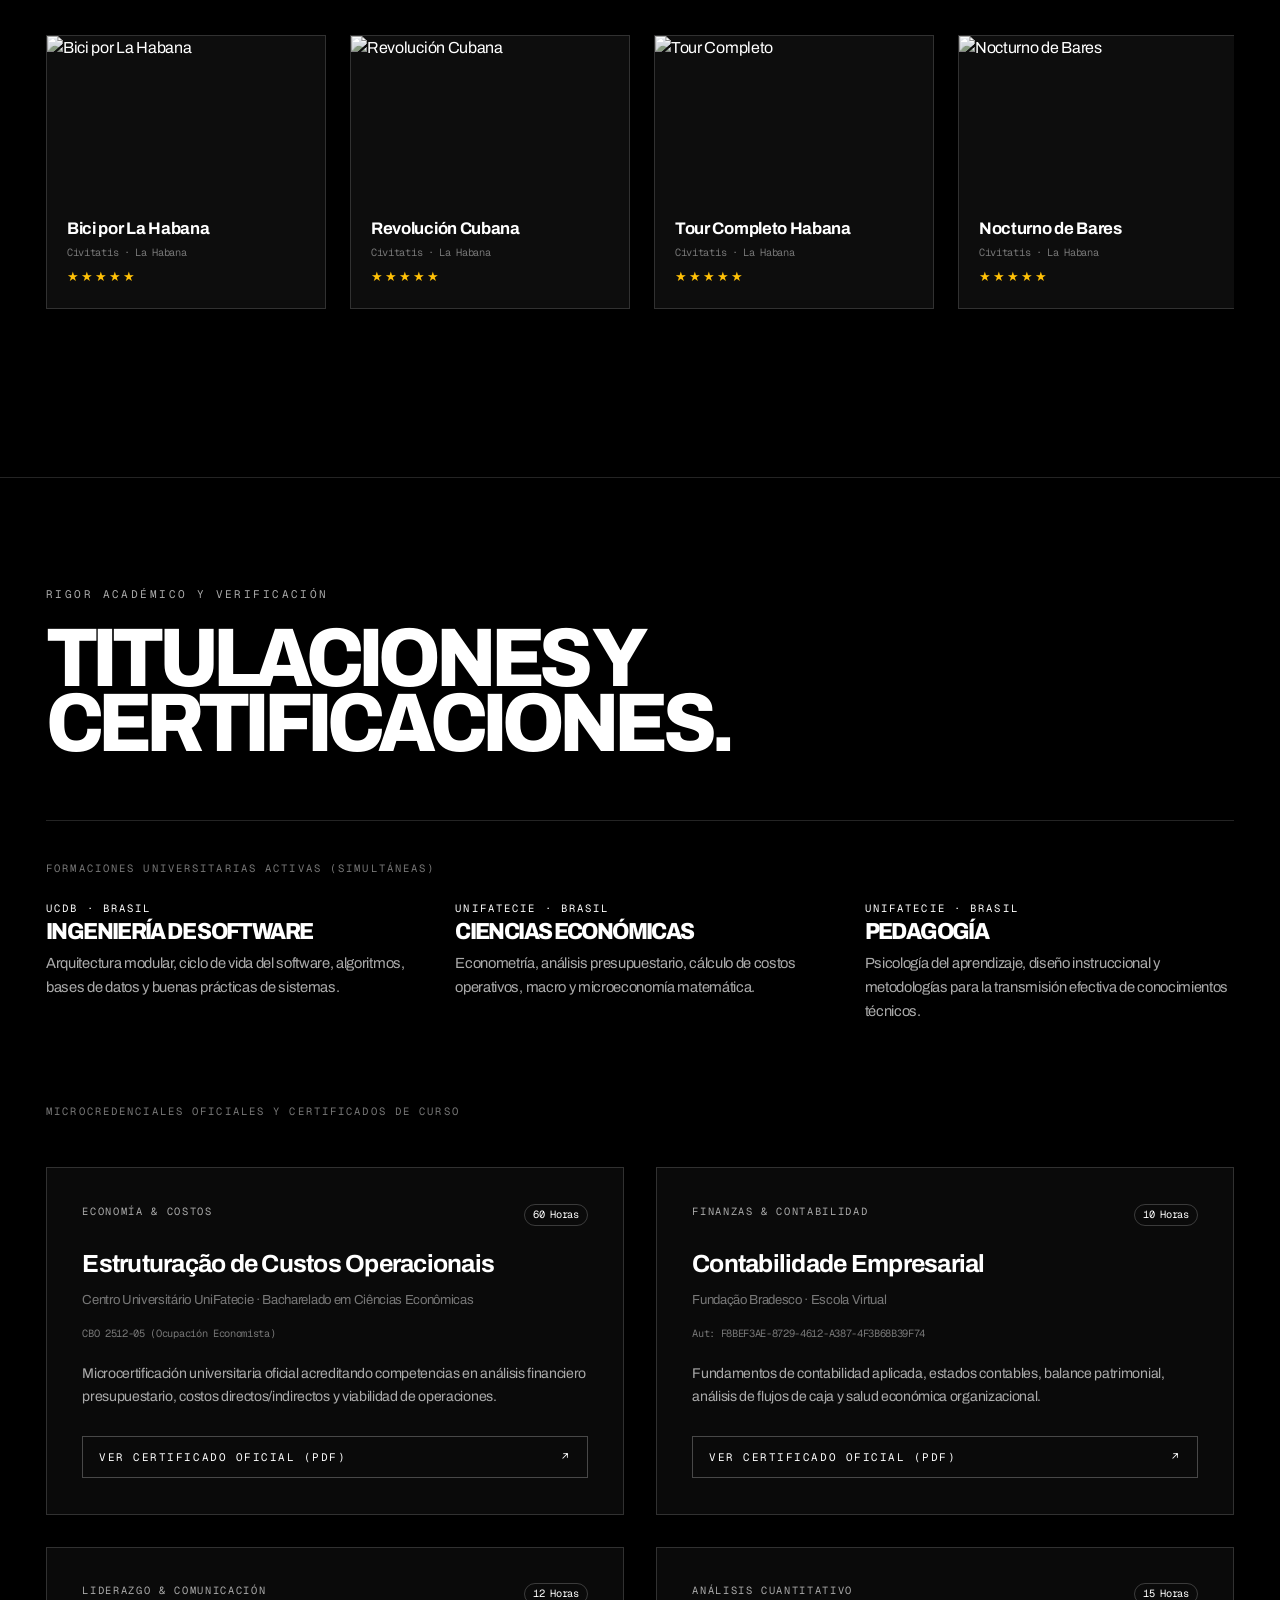
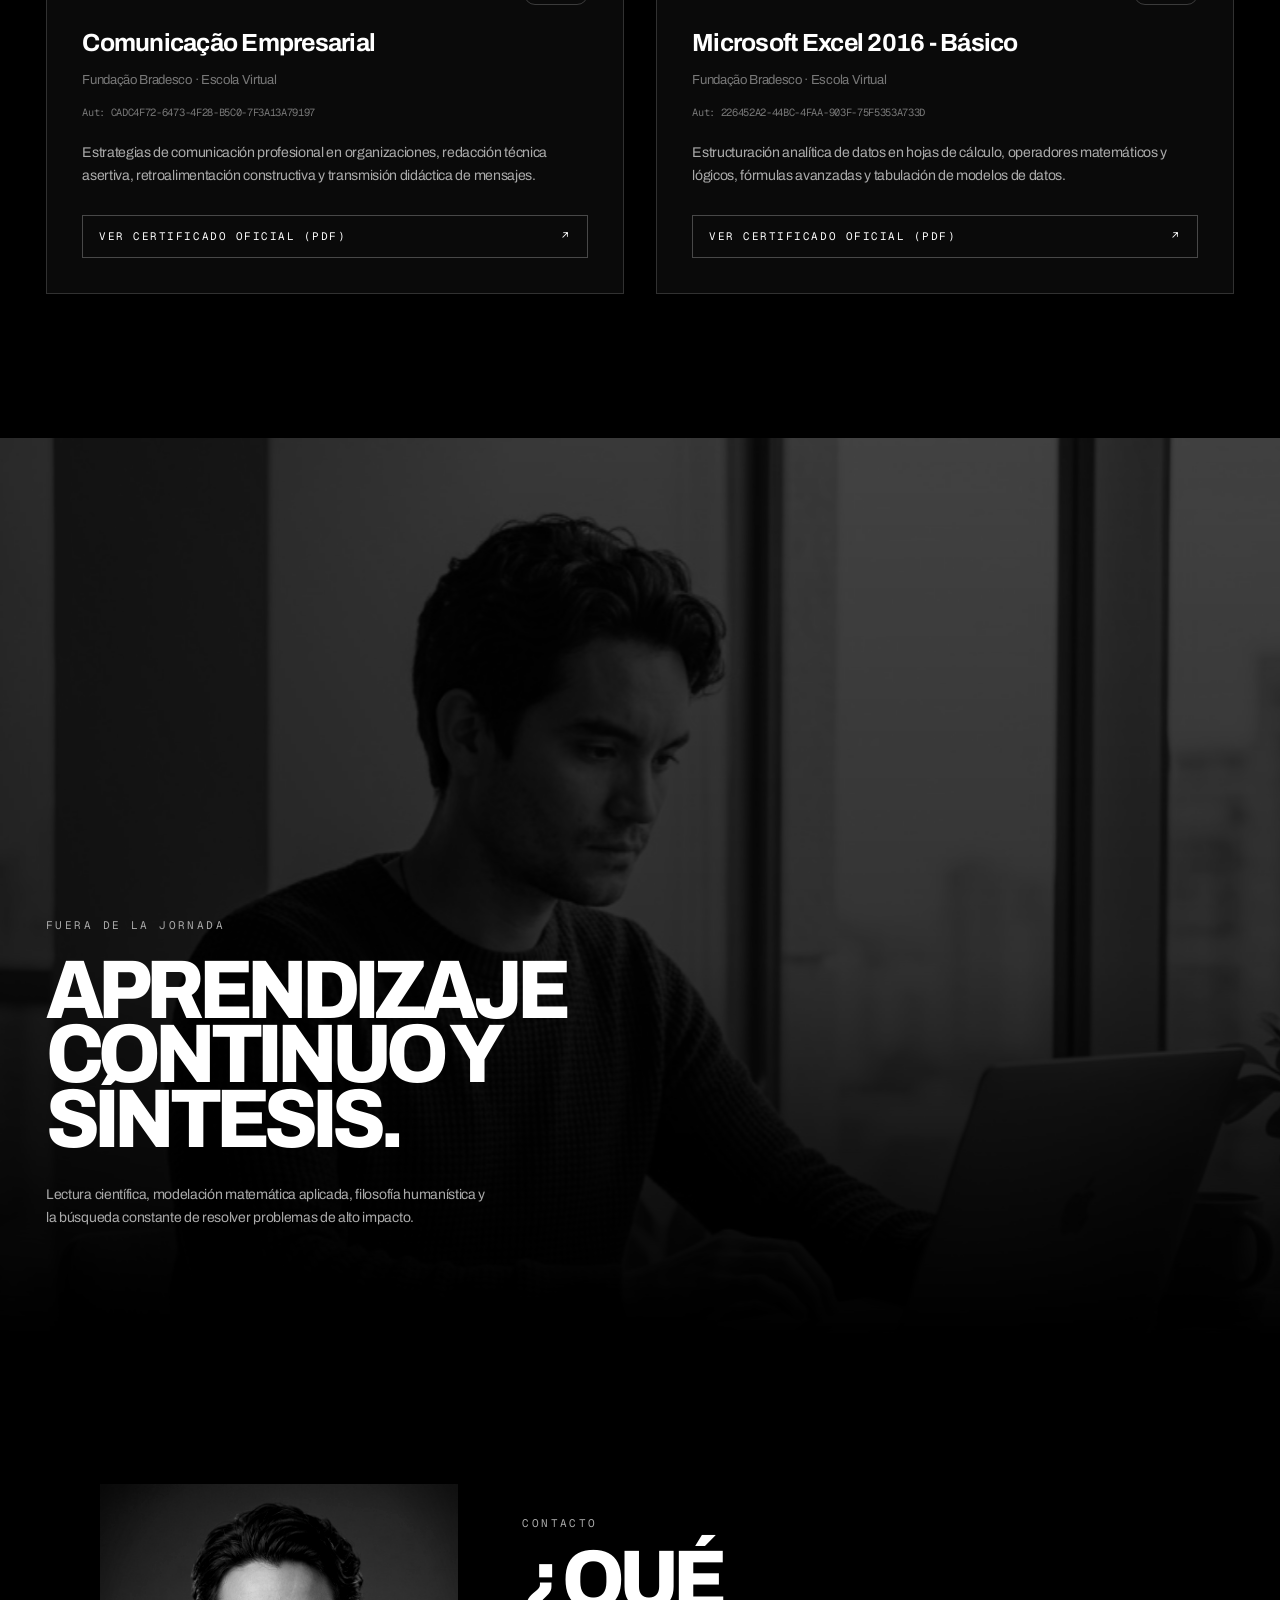
==== commit 5e17000a: "Rediseño editorial brutalista: arquitectura de software, modelado económico, pedagogía y vídeo cinem" ====
--- a/index.html
+++ b/index.html
@@ -1,1330 +1,2115 @@
 <!DOCTYPE html>
-<html lang="es">
+<html lang="es" class="min-h-full antialiased">
 <head>
-<meta charset="UTF-8">
-<meta name="viewport" content="width=device-width, initial-scale=1.0">
-<title>Eliezer Prieto Curriculum Vitae | CV Online, Hoja de Vida y Perfil Profesional</title>
-<meta name="description" content="Eliezer Prieto Curriculum Vitae y CV online. Hoja de vida, experiencia profesional, educación, habilidades, tours, proyectos y perfil profesional de Eliezer Prieto en GitHub Pages.">
-<meta name="robots" content="index,follow,max-image-preview:large,max-snippet:-1,max-video-preview:-1">
-<meta name="author" content="Eliezer Prieto">
-<meta name="keywords" content="Eliezer Prieto Curriculum Vitae, Eliezer Prieto CV, Eliezer Prieto GitHub Pages, CV online, hoja de vida, perfil profesional, curriculum vitae online">
-<meta name="theme-color" content="#0A1628">
-<link rel="canonical" href="https://eliezerwork46-sketch.github.io/Eliezer_CV_LandingPage/">
-<meta property="og:type" content="website">
-<meta property="og:locale" content="es_ES">
-<meta property="og:title" content="Eliezer Prieto Curriculum Vitae | CV Online y Perfil Profesional">
-<meta property="og:description" content="CV online de Eliezer Prieto con experiencia, educación, habilidades, tours, hoja de vida profesional y enlaces de contacto.">
-<meta property="og:url" content="https://eliezerwork46-sketch.github.io/Eliezer_CV_LandingPage/">
-<meta property="og:site_name" content="Eliezer Prieto CV">
-<meta property="og:image" content="https://eliezerwork46-sketch.github.io/Eliezer_CV_LandingPage/Hero.webp">
-<meta property="og:image:alt" content="Eliezer Prieto Curriculum Vitae y perfil profesional online">
-<meta property="og:image:width" content="1200">
-<meta property="og:image:height" content="1600">
-<meta name="twitter:card" content="summary_large_image">
-<meta name="twitter:title" content="Eliezer Prieto CV | Curriculum Vitae Online">
-<meta name="twitter:description" content="Curriculum vitae online, hoja de vida y perfil profesional de Eliezer Prieto en GitHub Pages.">
-<meta name="twitter:image" content="https://eliezerwork46-sketch.github.io/Eliezer_CV_LandingPage/Hero.webp">
-<meta name="twitter:image:alt" content="Eliezer Prieto Curriculum Vitae y perfil profesional online">
-<link rel="preconnect" href="https://fonts.googleapis.com">
-<link rel="preconnect" href="https://fonts.gstatic.com" crossorigin>
-<link rel="preload" as="image" href="Hero.webp" fetchpriority="high">
-<link rel="preload" as="image" href="BICI%201.webp">
-<link rel="preload" as="image" href="REVOLUCION.webp">
-<link rel="preload" as="image" href="COMPLETO.webp">
-<link rel="icon" type="image/svg+xml" href="data:image/svg+xml,%3Csvg xmlns='http://www.w3.org/2000/svg' viewBox='0 0 64 64'%3E%3Crect width='64' height='64' fill='%2300247d'/%3E%3Crect y='12.8' width='64' height='12.8' fill='%23ffffff'/%3E%3Crect y='38.4' width='64' height='12.8' fill='%23ffffff'/%3E%3Cpolygon points='0,0 30,32 0,64' fill='%23cf142b'/%3E%3Cpolygon points='11,32 14.5,21.5 25.5,21.5 16.5,15 20,4.5 11,11 2,4.5 5.5,15 -3.5,21.5 7.5,21.5' fill='%23ffffff' transform='translate(0 10)'/%3E%3C/svg%3E">
-<link rel="stylesheet" href="https://fonts.googleapis.com/css2?family=Bebas+Neue&family=Barlow:ital,wght@0,300;0,400;0,600;1,300&display=swap">
-
-<!-- SEO técnico:
-  - Canonical apuntando a la URL pública de GitHub Pages.
-  - Keywords objetivo: Eliezer Prieto Curriculum Vitae, Eliezer Prieto CV y Eliezer Prieto GitHub Pages.
-  - Recomendación futura de URLs limpias si luego separas páginas: /cv/, /hoja-de-vida/, /perfil-profesional/.
--->
-<script type="application/ld+json">
-{
-  "@context": "https://schema.org",
-  "@graph": [
-    {
-      "@type": "Person",
-      "@id": "https://eliezerwork46-sketch.github.io/Eliezer_CV_LandingPage/#eliezer-prieto",
-      "name": "Eliezer Antonio Prieto Pantoja",
-      "alternateName": "Eliezer Prieto",
-      "url": "https://eliezerwork46-sketch.github.io/Eliezer_CV_LandingPage/",
-      "image": "https://eliezerwork46-sketch.github.io/Eliezer_CV_LandingPage/Hero.webp",
-      "jobTitle": "Tour Guide, Entrepreneur and Technical Professional",
-      "description": "Curriculum vitae online y perfil profesional de Eliezer Prieto, guía turístico, emprendedor y profesional con formación técnica y humanística.",
-      "knowsLanguage": ["es", "en", "pt"],
-      "email": "mailto:eliezer.work46@gmail.com",
-      "telephone": "+55 95 98438-6985",
-      "sameAs": [
-        "https://www.instagram.com/engineer_t46",
-        "https://www.instagram.com/hastatupuerta.cuba",
-        "https://www.linkedin.com/in/eliezerprieto"
-      ],
-      "address": {
-        "@type": "PostalAddress",
-        "addressLocality": "Boa Vista",
-        "addressRegion": "Roraima",
-        "addressCountry": "BR"
-      }
-    },
-    {
-      "@type": "CreativeWork",
-      "@id": "https://eliezerwork46-sketch.github.io/Eliezer_CV_LandingPage/#curriculum-vitae",
-      "name": "Eliezer Prieto Curriculum Vitae",
-      "headline": "Eliezer Prieto CV online en GitHub Pages",
-      "creator": {
-        "@id": "https://eliezerwork46-sketch.github.io/Eliezer_CV_LandingPage/#eliezer-prieto"
-      },
-      "url": "https://eliezerwork46-sketch.github.io/Eliezer_CV_LandingPage/",
-      "inLanguage": ["es", "en", "pt"],
-      "about": [
-        "Eliezer Prieto Curriculum Vitae",
-        "Eliezer Prieto CV",
-        "CV online",
-        "hoja de vida",
-        "perfil profesional"
-      ]
-    },
-    {
-      "@type": "WebPage",
-      "@id": "https://eliezerwork46-sketch.github.io/Eliezer_CV_LandingPage/#webpage",
-      "url": "https://eliezerwork46-sketch.github.io/Eliezer_CV_LandingPage/",
-      "name": "Eliezer Prieto Curriculum Vitae",
-      "isPartOf": {
-        "@type": "WebSite",
-        "name": "Eliezer Prieto CV",
-        "url": "https://eliezerwork46-sketch.github.io/Eliezer_CV_LandingPage/"
-      },
-      "about": {
-        "@id": "https://eliezerwork46-sketch.github.io/Eliezer_CV_LandingPage/#eliezer-prieto"
-      },
-      "description": "CV online, hoja de vida y perfil profesional de Eliezer Prieto en GitHub Pages."
-    }
-  ]
-}
-</script>
+<meta charset="utf-8"/>
+<meta name="viewport" content="width=device-width, initial-scale=1, viewport-fit=cover"/>
+<title>Eliezer Prieto | Software Engineering, Economic Sciences &amp; Pedagogy</title>
+<meta name="description" content="Portfolio profesional y CV de Eliezer Prieto. Estudiante simultáneo de Ingeniería de Software (UCDB), Ciencias Económicas y Pedagogía (UniFatecie). Base rigurosa en ciencias exactas e Ingeniería Nuclear (InSTEC)."/>
+<meta name="author" content="Eliezer Prieto"/>
+<meta name="robots" content="index, follow"/>
+<link rel="canonical" href="https://eliezerwork46-sketch.github.io/Eliezer_CV_LandingPage/"/>
+
+<!-- Open Graph / Twitter -->
+<meta property="og:type" content="website"/>
+<meta property="og:locale" content="es_ES"/>
+<meta property="og:title" content="Eliezer Prieto | Software Engineering &amp; Systems Thinker"/>
+<meta property="og:description" content="Software Engineer, Systems Modeler &amp; Multidisciplinary Professional. De la física nuclear y las ciencias exactas al software escalable y la estrategia económica."/>
+<meta property="og:url" content="https://eliezerwork46-sketch.github.io/Eliezer_CV_LandingPage/"/>
+<meta property="og:image" content="eliezer-og-banner.jpg"/>
+<meta name="twitter:card" content="summary_large_image"/>
+<meta name="twitter:title" content="Eliezer Prieto | Software Engineer &amp; Systems Thinker"/>
+<meta name="twitter:description" content="Portfolio profesional y casos de estudio de Eliezer Prieto."/>
+<meta name="twitter:image" content="eliezer-og-banner.jpg"/>
+
+<link rel="icon" type="image/jpeg" href="ep-monogram-logo.jpg"/>
+<link rel="apple-touch-icon" href="ep-monogram-logo.jpg"/>
+
+<!-- Stylesheet & Google Fonts -->
+<link rel="stylesheet" href="styles.css"/>
+<link rel="preload" as="image" href="eliezer-portrait.jpg" fetchpriority="high"/>
+
 <style>
-*,*::before,*::after{margin:0;padding:0;box-sizing:border-box;}
-:root{
-  --blue:#0A1628;--blue2:#0D1F3C;--blue3:#132748;
-  --red:#C8102E;--red2:#E8314F;
-  --accent:#4D8EFF;--accent2:#9BC0FF;
-  --white:#F5F7FF;--muted:#B7C3DD;--border:rgba(77,142,255,0.22);
-}
-html{scroll-behavior:smooth;}
-body{background:var(--blue);color:var(--white);font-family:'Barlow',sans-serif;overflow-x:hidden;}
-.bg-symbols{position:fixed;inset:0;z-index:0;pointer-events:none;opacity:0.22;}
-.sr-only{
-  position:absolute;width:1px;height:1px;padding:0;margin:-1px;overflow:hidden;
-  clip:rect(0,0,0,0);white-space:nowrap;border:0;
-}
-.sec,.exp-wrap,.edu-wrap,.seo-strip{content-visibility:auto;contain-intrinsic-size:1px 900px;}
-
-/* NAV */
-nav{
-  position:fixed;top:0;width:100%;z-index:200;
-  padding:20px 56px;display:flex;justify-content:space-between;align-items:center;
-  background:rgba(10,22,40,0.92);backdrop-filter:blur(16px);
-  border-bottom:1px solid var(--border);transition:background 0.3s;
-}
-/* Cuban flag stripe under nav */
-nav::after{
-  content:'';position:absolute;bottom:0;left:0;right:0;height:2px;
-  background:linear-gradient(90deg, var(--red) 33.3%, var(--white) 33.3%, var(--white) 36%, var(--accent) 36%);
-}
-.nav-logo{font-family:'Bebas Neue',sans-serif;font-size:1.6rem;letter-spacing:4px;color:var(--accent2);}
-.nav-links{display:flex;gap:18px;align-items:center;flex-wrap:wrap;}
-.nav-links a{color:var(--muted);text-decoration:none;font-size:0.78rem;letter-spacing:2px;text-transform:uppercase;transition:all 0.3s;cursor:pointer;padding:8px 12px;border-radius:999px;}
-.nav-links a:hover,.nav-links a:focus-visible{color:var(--white);background:rgba(200,16,46,0.12);outline:none;}
-
-/* HERO */
-#hero{min-height:100vh;display:flex;align-items:center;position:relative;overflow:hidden;padding:120px 56px 80px;}
-.hero-photo{
-  position:absolute;inset:0;z-index:0;
-  background:
-    linear-gradient(90deg,rgba(10,22,40,0.95) 0%,rgba(10,22,40,0.82) 28%,rgba(10,22,40,0.45) 58%,rgba(10,22,40,0.12) 78%,rgba(10,22,40,0.05) 100%),
-    url('Hero.webp') right center/cover no-repeat;
-}
-.hero-noise{position:absolute;inset:0;
-  background:radial-gradient(ellipse at 70% 50%,rgba(200,16,46,0.12) 0%,transparent 45%),
-             radial-gradient(ellipse at 30% 60%,rgba(30,95,212,0.18) 0%,transparent 55%),
-             radial-gradient(ellipse at 10% 80%,rgba(13,31,60,0.8) 0%,transparent 50%);
-  z-index:1;
-}
-.hero-lines{position:absolute;inset:0;opacity:0.04;background-image:repeating-linear-gradient(0deg,var(--accent2) 0px,var(--accent2) 1px,transparent 1px,transparent 80px);z-index:1;}
-
-/* Cuban flag stripe hero accent */
-.hero-stripe{position:absolute;left:0;top:0;bottom:0;width:5px;z-index:2;
-  background:linear-gradient(to bottom,var(--red) 20%,var(--white) 20%,var(--white) 40%,var(--accent) 40%,var(--accent) 60%,var(--white) 60%,var(--white) 80%,var(--red) 80%);}
-
-.delta-wrap{position:absolute;top:50%;left:50%;transform:translate(-40%,-52%);opacity:0.045;pointer-events:none;z-index:1;}
-.delta-wrap svg{width:min(55vw,600px);height:auto;}
-
-.hero-content{position:relative;z-index:3;max-width:1000px;padding-left:24px;}
-.hero-download{
-  position:absolute;top:128px;right:56px;z-index:4;
-  display:flex;justify-content:flex-end;
-}
-.hero-copy-block{max-width:560px;}
-.hero-seo-image{
-  position:absolute;width:1px;height:1px;opacity:0;pointer-events:none;
-}
-.hero-eyebrow{font-size:0.8rem;letter-spacing:5px;text-transform:uppercase;color:var(--accent2);margin-bottom:20px;opacity:0;transform:translateY(16px);animation:up 0.7s 0.1s forwards;}
-.hero-name{
-  font-family:'Bebas Neue',sans-serif;font-size:clamp(5rem,13vw,11rem);
-  line-height:0.9;letter-spacing:3px;
-  margin:16px 0 20px;
-  opacity:0;transform:translateY(30px);animation:up 0.9s 0.25s forwards;
-}
-.hero-name .line2{color:var(--red2);}
-.hero-desc{
-  max-width:520px;font-size:1.05rem;font-weight:300;color:var(--muted);line-height:1.85;
-  margin:24px 0 36px;
-  opacity:0;transform:translateY(20px);animation:up 0.9s 0.45s forwards;
-}
-.hero-langs{
-  display:flex;gap:10px;flex-wrap:wrap;align-items:center;
-  margin-top:8px;
-  opacity:0;transform:translateY(16px);animation:up 0.8s 0.6s forwards;
-}
-.hero-support{
-  margin-top:18px;
-  display:flex;justify-content:flex-end;
-  opacity:0;transform:translateY(16px);animation:up 0.8s 0.75s forwards;
-}
-.hero-support-link{
-  display:inline-flex;align-items:center;gap:10px;
-  padding:8px 14px;border-radius:999px;
-  border:1px solid rgba(245,247,255,0.18);
-  background:rgba(10,22,40,0.46);color:var(--muted);
-  text-decoration:none;font-size:0.74rem;letter-spacing:1.3px;text-transform:uppercase;
-  transition:all 0.3s;
-}
-.hero-support-link:hover{
-  color:var(--white);border-color:rgba(200,16,46,0.3);
-  background:rgba(200,16,46,0.1);transform:translateY(-1px);
-}
-.hero-support-link:focus-visible{outline:2px solid var(--accent2);outline-offset:3px;}
-.hero-support-link strong{color:var(--accent2);font-weight:600;}
-.hero-download-link{
-  display:inline-flex;align-items:center;gap:10px;
-  padding:12px 18px;border-radius:999px;
-  border:1px solid rgba(77,142,255,0.45);
-  background:linear-gradient(135deg,rgba(26,78,180,0.96),rgba(56,124,255,0.92));
-  color:var(--white);
-  text-decoration:none;font-size:0.76rem;font-weight:600;
-  letter-spacing:1.5px;text-transform:uppercase;
-  box-shadow:0 12px 28px rgba(6,16,34,0.28);
-  transition:all 0.3s;
-}
-.hero-download-link:hover{
-  background:linear-gradient(135deg,rgba(39,96,210,1),rgba(103,162,255,0.96));
-  border-color:rgba(155,192,255,0.72);
-  transform:translateY(-2px);
-}
-.hero-download-link:focus-visible{outline:2px solid var(--accent2);outline-offset:3px;}
-.hero-download-link svg{width:16px;height:16px;fill:currentColor;}
-.badge{
-  border:1px solid var(--border);padding:9px 18px;border-radius:999px;
-  font-size:0.8rem;letter-spacing:0.8px;transition:all 0.3s;
-  background:rgba(30,95,212,0.08);cursor:pointer;user-select:none;color:var(--white);font-family:inherit;
-}
-.badge:hover,.badge:focus-visible{background:var(--red);border-color:var(--red);color:#fff;transform:translateY(-2px);outline:none;}
-.badge.active{background:var(--red);border-color:var(--red);color:#fff;}
-.scroll-cue{position:absolute;z-index:3;bottom:36px;left:80px;display:flex;align-items:center;gap:12px;color:var(--muted);font-size:0.75rem;letter-spacing:3px;text-transform:uppercase;opacity:0;animation:up 1s 1s forwards;}
-.scroll-cue::before{content:'';display:block;width:40px;height:1px;background:var(--red2);}
-
-/* SECTIONS */
-.sec{padding:110px 56px;max-width:1200px;margin:0 auto;scroll-margin-top:70px;}
-.label{font-size:0.72rem;letter-spacing:5px;text-transform:uppercase;color:var(--red2);margin-bottom:12px;}
-.big-title{font-family:'Bebas Neue',sans-serif;font-size:clamp(3rem,6vw,5.5rem);letter-spacing:2px;line-height:1;margin-bottom:16px;}
-.rule{width:48px;height:2px;background:var(--red);margin-bottom:56px;}
-.section-kicker{font-size:0.82rem;color:var(--accent2);letter-spacing:2px;text-transform:uppercase;margin-bottom:14px;}
-
-/* SEO content blocks */
-.seo-strip{
-  max-width:1200px;margin:0 auto;padding:26px 56px 38px;
-}
-.seo-panel{
-  background:rgba(19,39,72,0.58);border:1px solid var(--border);border-radius:12px;
-  padding:24px 26px;color:var(--muted);line-height:1.85;
-}
-.seo-panel p + p{margin-top:12px;}
-.seo-links{display:flex;flex-wrap:wrap;gap:10px;margin-top:18px;}
-.seo-link{
-  display:inline-flex;align-items:center;gap:8px;padding:10px 14px;border-radius:999px;
-  text-decoration:none;color:var(--white);border:1px solid rgba(77,142,255,0.22);background:rgba(10,22,40,0.35);
-  transition:all 0.3s;font-size:0.78rem;letter-spacing:1px;text-transform:uppercase;
-}
-.seo-link:hover,.seo-link:focus-visible{background:rgba(200,16,46,0.1);border-color:rgba(200,16,46,0.35);outline:none;}
-
-/* ABOUT */
-.about-wrap{display:grid;grid-template-columns:3fr 2fr;gap:80px;align-items:start;}
-.about-text p{color:var(--muted);line-height:1.95;font-size:1rem;margin-bottom:16px;}
-.about-text p b{color:var(--white);font-weight:600;}
-.about-cards{display:grid;grid-template-columns:1fr 1fr;gap:16px;}
-.acard{background:var(--blue3);border:1px solid var(--border);border-radius:8px;padding:24px 20px;transition:all 0.3s;}
-.acard:hover{border-color:var(--red2);transform:translateY(-4px);box-shadow:0 20px 40px rgba(200,16,46,0.15);}
-.acard-num{font-family:'Bebas Neue',sans-serif;font-size:2.8rem;color:var(--red2);letter-spacing:2px;}
-.acard-desc{color:var(--muted);font-size:0.82rem;margin-top:4px;line-height:1.5;}
-
-/* EXP */
-.exp-wrap{background:var(--blue2);padding:110px 0;scroll-margin-top:70px;}
-.exp-inner{max-width:1200px;margin:0 auto;padding:0 56px;}
-.exp-grid{display:grid;grid-template-columns:1fr 1fr;gap:24px;margin-bottom:70px;}
-.ecard{background:var(--blue3);border:1px solid var(--border);border-radius:8px;padding:36px;position:relative;overflow:hidden;transition:all 0.4s;}
-.ecard::after{content:'';position:absolute;bottom:0;left:0;right:0;height:2px;background:linear-gradient(90deg,var(--red),var(--red2));transform:scaleX(0);transform-origin:left;transition:transform 0.4s;}
-.ecard:hover::after{transform:scaleX(1);}
-.ecard:hover{transform:translateY(-5px);box-shadow:0 24px 48px rgba(0,0,0,0.5);border-color:rgba(200,16,46,0.3);}
-.ecard-icon{font-size:2rem;margin-bottom:18px;}
-.ecard-role{font-family:'Bebas Neue',sans-serif;font-size:1.8rem;letter-spacing:2px;margin-bottom:4px;}
-.ecard-head{display:flex;align-items:center;justify-content:space-between;gap:12px;margin-bottom:4px;}
-.ecard-head .ecard-role{margin-bottom:0;}
-.ecard-link{
-  display:inline-flex;align-items:center;justify-content:center;
-  padding:8px 14px;border-radius:999px;
-  border:1px solid rgba(200,16,46,0.35);
-  background:rgba(200,16,46,0.08);color:var(--white);
-  text-decoration:none;font-size:0.72rem;letter-spacing:1.5px;text-transform:uppercase;
-  transition:all 0.3s;white-space:nowrap;
-}
-.ecard-link:hover{background:var(--red);border-color:var(--red);transform:translateY(-1px);}
-.ecard-co{color:var(--red2);font-size:0.85rem;letter-spacing:2px;text-transform:uppercase;margin-bottom:4px;}
-.ecard-period{color:var(--muted);font-size:0.78rem;letter-spacing:1px;margin-bottom:18px;}
-.ecard-desc{color:var(--muted);line-height:1.85;font-size:0.95rem;}
-.tags{display:flex;flex-wrap:wrap;gap:7px;margin-top:20px;}
-.tag{background:rgba(200,16,46,0.1);border:1px solid rgba(200,16,46,0.25);color:var(--red2);font-size:0.72rem;padding:4px 12px;border-radius:3px;letter-spacing:0.5px;}
-.ecard-toggle{
-  width:100%;margin-top:22px;padding:14px 18px;
-  display:flex;align-items:center;justify-content:space-between;gap:18px;
-  border:1px solid rgba(122,171,255,0.2);border-radius:8px;
-  background:rgba(10,22,40,0.48);color:var(--white);
-  font:inherit;text-align:left;cursor:pointer;transition:all 0.3s;
-}
-.ecard-toggle:hover{border-color:rgba(200,16,46,0.35);background:rgba(200,16,46,0.09);}
-.ecard-toggle-text{font-size:0.78rem;letter-spacing:1.5px;text-transform:uppercase;color:var(--accent2);}
-.ecard-toggle-icon{font-size:1rem;color:var(--red2);transition:transform 0.3s;}
-.ecard-toggle[aria-expanded="true"] .ecard-toggle-icon{transform:rotate(180deg);}
-.ecard-panel{
-  max-height:0;overflow:hidden;opacity:0;
-  transition:max-height 0.35s ease,opacity 0.25s ease,margin-top 0.25s ease;
-}
-.ecard-panel.open{opacity:1;margin-top:18px;}
-.study-groups{display:grid;gap:14px;}
-.study-group{
-  padding:16px 18px;border-radius:8px;
-  border:1px solid rgba(122,171,255,0.14);
-  background:rgba(10,22,40,0.38);
-}
-.study-group-title{
-  margin-bottom:10px;font-size:0.76rem;letter-spacing:2px;
-  text-transform:uppercase;color:var(--red2);
-}
-.study-group ul{padding-left:18px;color:var(--muted);line-height:1.7;font-size:0.92rem;}
-.study-group li+li{margin-top:6px;}
-
-/* TOURS */
-.tours-label{font-size:0.72rem;letter-spacing:5px;text-transform:uppercase;color:var(--red2);margin-bottom:10px;}
-.tours-heading{font-family:'Bebas Neue',sans-serif;font-size:clamp(1.8rem,3.5vw,2.8rem);letter-spacing:2px;margin-bottom:28px;}
-.carousel-outer{position:relative;}
-.carousel-track{display:flex;gap:20px;overflow-x:auto;scroll-behavior:smooth;padding:10px 56px 28px;scrollbar-width:none;-ms-overflow-style:none;cursor:grab;overscroll-behavior-x:contain;touch-action:pan-x;}
-.carousel-track::-webkit-scrollbar{display:none;}
-.carousel-track.grabbing{cursor:grabbing;}
-.tour-card{flex:0 0 300px;background:var(--blue3);border:1px solid var(--border);border-radius:8px;overflow:hidden;transition:all 0.3s;text-decoration:none;color:var(--white);display:block;}
-.tour-card:hover{transform:translateY(-6px);border-color:rgba(200,16,46,0.35);box-shadow:0 20px 40px rgba(0,0,0,0.5);}
-.tour-img{
-  width:100%;height:180px;
-  background:
-    linear-gradient(135deg,rgba(19,39,72,0.94),rgba(10,22,40,0.98)),
-    linear-gradient(90deg,rgba(77,142,255,0.16),rgba(200,16,46,0.08));
-  position:relative;
-  overflow:hidden;
-}
-.tour-img img{
-  width:100%;height:100%;object-fit:cover;display:block;
-  opacity:0;
-  transform:scale(1.04);
-  filter:blur(12px);
-  transition:opacity 0.45s ease,transform 0.55s ease,filter 0.55s ease;
-  will-change:opacity,transform,filter;
-}
-.tour-img img.is-loaded{
-  opacity:1;
-  transform:none;
-  filter:none;
-}
-.tour-img::after{
-  content:'';
-  position:absolute;inset:0;
-  background:linear-gradient(180deg,rgba(10,22,40,0.08) 0%,rgba(10,22,40,0.18) 40%,rgba(10,22,40,0.7) 100%);
-}
-.tour-body{padding:20px;}
-.tour-title{font-family:'Bebas Neue',sans-serif;font-size:1.3rem;letter-spacing:1.5px;margin-bottom:6px;}
-.tour-loc{color:var(--muted);font-size:0.8rem;letter-spacing:1px;margin-bottom:12px;}
-.tour-review{background:rgba(200,16,46,0.07);border-left:2px solid var(--red);padding:10px 14px;border-radius:0 6px 6px 0;font-size:0.82rem;color:var(--muted);line-height:1.6;font-style:italic;margin-bottom:12px;}
-.tour-stars{color:#F0C866;font-size:0.85rem;letter-spacing:2px;}
-
-/* Floating carousel buttons */
-.cbtn{
-  position:absolute;top:50%;transform:translateY(-60%);
-  width:46px;height:46px;border-radius:50%;
-  border:1px solid rgba(200,16,46,0.4);
-  background:rgba(10,22,40,0.85);backdrop-filter:blur(8px);
-  color:var(--white);font-size:1.1rem;
-  cursor:pointer;transition:all 0.3s;
-  display:flex;align-items:center;justify-content:center;
-  z-index:10;
-}
-.cbtn:hover{background:var(--red);border-color:var(--red);}
-#prev{left:8px;}
-#next{right:8px;}
-
-/* SKILLS */
-.skills-grid{display:grid;grid-template-columns:repeat(3,1fr);gap:16px;}
-.sk{background:var(--blue3);border:1px solid var(--border);border-radius:8px;padding:22px 20px;transition:all 0.3s;}
-.sk:hover{border-color:rgba(200,16,46,0.35);transform:translateY(-3px);}
-.sk-name{font-size:0.95rem;font-weight:600;margin-bottom:12px;letter-spacing:0.3px;line-height:1.5;}
-.sk-strong{font-size:0.8rem;color:var(--red2);letter-spacing:1.5px;text-transform:uppercase;margin-bottom:10px;}
-.sk-desc{font-size:0.9rem;color:var(--muted);line-height:1.75;}
-
-/* EDU */
-.edu-wrap{background:var(--blue2);padding:110px 0;scroll-margin-top:70px;}
-.edu-inner{max-width:1200px;margin:0 auto;padding:0 56px;}
-.edu-list{display:flex;flex-direction:column;}
-.edu-item{display:grid;grid-template-columns:200px 1fr;border-top:1px solid var(--border);padding:40px 0;gap:48px;transition:all 0.3s;}
-.edu-item:last-child{border-bottom:1px solid var(--border);}
-.edu-item:hover .edu-title{color:var(--red2);}
-.edu-year{color:var(--red2);font-size:0.78rem;letter-spacing:3px;text-transform:uppercase;padding-top:4px;}
-.edu-title{font-family:'Bebas Neue',sans-serif;font-size:1.6rem;letter-spacing:1.5px;margin-bottom:6px;transition:color 0.3s;}
-.edu-status{margin-bottom:10px;color:var(--accent2);font-size:0.86rem;letter-spacing:0.08em;text-transform:uppercase;}
-.edu-inst{color:var(--muted);font-size:0.85rem;margin-bottom:10px;letter-spacing:0.5px;}
-.edu-note{color:var(--muted);font-size:0.92rem;line-height:1.8;font-style:italic;}
-
-/* CONTACT */
-.contact-wrap{display:grid;grid-template-columns:1fr 1fr;gap:80px;align-items:start;}
-.contact-intro p{color:var(--muted);line-height:1.9;font-size:1rem;margin-bottom:20px;}
-.contact-intro blockquote{border-left:2px solid var(--red);padding-left:20px;font-style:italic;color:var(--muted);font-size:0.95rem;line-height:1.8;}
-.contact-cta{margin-top:22px;display:flex;flex-wrap:wrap;gap:12px;}
-.contact-cta .hero-download-link{
-  background:linear-gradient(135deg,rgba(14,42,98,0.94),rgba(40,96,212,0.9));
-}
-.clinks{display:flex;flex-direction:column;gap:14px;}
-.clink{display:flex;align-items:center;gap:18px;background:var(--blue3);border:1px solid var(--border);border-radius:8px;padding:18px 24px;text-decoration:none;color:var(--white);transition:all 0.3s;}
-.clink:hover{border-color:var(--red2);transform:translateX(8px);background:rgba(200,16,46,0.1);}
-.clink.static-link{cursor:default;}
-.clink.static-link:hover{transform:none;background:var(--blue3);}
-.clink-icon{font-size:1.4rem;flex-shrink:0;}
-.clink-main{font-weight:600;font-size:0.9rem;}
-.clink-sub{color:var(--muted);font-size:0.78rem;margin-top:2px;}
-
-/* Blog ideas for SEO topical authority */
-.blog-grid{display:grid;grid-template-columns:repeat(3,1fr);gap:18px;}
-.blog-card{
-  background:var(--blue3);border:1px solid var(--border);border-radius:10px;padding:22px 20px;
-  transition:all 0.3s;
-}
-.blog-card:hover{border-color:rgba(200,16,46,0.35);transform:translateY(-4px);}
-.blog-card h3{font-family:'Bebas Neue',sans-serif;font-size:1.5rem;letter-spacing:1px;margin-bottom:10px;}
-.blog-card p{color:var(--muted);line-height:1.8;font-size:0.92rem;}
-.blog-card a{display:inline-block;margin-top:14px;color:var(--accent2);text-decoration:none;text-transform:uppercase;letter-spacing:1px;font-size:0.76rem;}
-.blog-card a:hover{color:var(--white);}
-
-/* FOOTER — Cuban flag */
-footer{
-  text-align:center;padding:36px 56px;
-  border-top:none;
-  color:var(--muted);font-size:0.78rem;letter-spacing:2px;text-transform:uppercase;
-  position:relative;overflow:hidden;
-}
-footer::before{
-  content:'';position:absolute;top:0;left:0;right:0;height:3px;
-  background:linear-gradient(90deg,var(--red) 20%,var(--white) 20%,var(--white) 22%,var(--accent) 22%,var(--accent) 78%,var(--white) 78%,var(--white) 80%,var(--red) 80%);
-}
-footer span{color:var(--red2);}
-.footer-line{display:block;}
-.footer-line + .footer-line{margin-top:8px;}
-.tri-mark{
-  display:inline-grid;grid-template-columns:auto auto;grid-template-rows:auto auto;
-  width:10px;margin:0 7px;vertical-align:middle;transform:translateY(-1px);
-}
-.tri-mark span{width:3px;height:3px;border-radius:50%;background:var(--red2);display:block;}
-.tri-mark span:nth-child(1){grid-column:1 / span 2;justify-self:center;align-self:start;}
-.tri-mark span:nth-child(2){grid-column:1;grid-row:2;justify-self:start;align-self:end;}
-.tri-mark span:nth-child(3){grid-column:2;grid-row:2;justify-self:end;align-self:end;}
-
-/* SEP */
-.sep{display:flex;align-items:center;justify-content:center;gap:10px;padding:0 56px;}
-.sep-line{flex:1;height:1px;background:var(--border);}
-.sep-dots{display:flex;flex-direction:column;align-items:center;gap:5px;color:var(--red2);font-size:0.45rem;opacity:0.7;line-height:1;}
-.sep-dots .row{display:flex;gap:5px;}
-
-.reveal{opacity:0;transform:translateY(36px);transition:opacity 0.8s ease,transform 0.8s ease;}
-.reveal.visible{opacity:1;transform:none;}
-.lang-fade{transition:opacity 0.25s ease;}
-.lang-fade.fading{opacity:0;}
-@keyframes up{to{opacity:1;transform:translateY(0);}}
-
-@media(max-width:768px){
-  nav{padding:16px 24px;}.nav-links{display:none;}
-  .sec{padding:70px 24px;}
-  .seo-strip{padding:0 24px 24px;}
-  .exp-inner,.edu-inner{padding:0 24px;}
-  .carousel-track{padding:10px 56px 28px;}
-  .about-wrap,.exp-grid,.skills-grid,.contact-wrap,.blog-grid{grid-template-columns:1fr;}
-  .edu-item{grid-template-columns:1fr;gap:10px;}
-  .hero-photo{
-    background:
-      linear-gradient(90deg,rgba(10,22,40,0.94) 0%,rgba(10,22,40,0.78) 28%,rgba(10,22,40,0.36) 54%,rgba(10,22,40,0.16) 76%,rgba(10,22,40,0.06) 100%),
-      url('Hero.webp') 34% center/cover no-repeat;
-  }
-  .hero-download{top:98px;right:24px;}
-  .hero-name{font-size:clamp(4rem,18vw,7rem);}
-  .ecard-head{align-items:flex-start;flex-direction:column;}
-  .hero-download-link{padding:10px 14px;font-size:0.68rem;}
+/* Navigation bar stabilization: frosted dark glass, mix-blend-mode normal so brand, buttons, and email are 100% visible */
+.nav {
+  mix-blend-mode: normal !important;
+  background: rgba(10, 10, 10, 0.75) !important;
+  backdrop-filter: blur(16px) !important;
+  -webkit-backdrop-filter: blur(16px) !important;
+  border-bottom: 1px solid rgba(255, 255, 255, 0.1) !important;
+}
+
+/* Language Selector: clearly visible, crisp luxury pill, perfect contrast */
+.lang-selector {
+  display: inline-flex;
+  align-items: center;
+  background: rgba(255, 255, 255, 0.07);
+  border: 1px solid rgba(255, 255, 255, 0.28);
+  border-radius: 999px;
+  padding: 3px;
+  gap: 3px;
+  backdrop-filter: blur(14px);
+  -webkit-backdrop-filter: blur(14px);
+  box-shadow: 0 4px 18px rgba(0, 0, 0, 0.5);
+  z-index: 100;
+}
+.lang-btn {
+  all: unset;
+  box-sizing: border-box;
+  display: inline-flex;
+  align-items: center;
+  justify-content: center;
+  cursor: pointer;
+  font-family: var(--font-geist-mono), monospace;
+  font-size: 0.74rem;
+  font-weight: 700;
+  letter-spacing: 0.08em;
+  padding: 0.28rem 0.65rem;
+  border-radius: 999px;
+  color: rgba(255, 255, 255, 0.75);
+  background: transparent;
+  transition: all 0.2s cubic-bezier(0.16, 1, 0.3, 1);
+  line-height: 1;
+  text-transform: uppercase;
+  user-select: none;
+}
+.lang-btn:hover {
+  color: #ffffff;
+  background: rgba(255, 255, 255, 0.16);
+}
+.lang-btn.is-active {
+  color: #000000 !important;
+  background: #ffffff !important;
+  font-weight: 800;
+  box-shadow: 0 1px 8px rgba(255, 255, 255, 0.4);
+}
+@media (max-width: 767px) {
+  .nav {
+    padding: 0 1rem !important;
+  }
+  .lang-btn {
+    font-size: 0.66rem;
+    padding: 0.22rem 0.5rem;
+  }
+}
+@media (max-width: 540px) {
+  .nav {
+    padding: 0 0.85rem !important;
+  }
+  .nav-brand span {
+    font-size: 1rem !important;
+  }
+  .nav-email {
+    display: none !important;
+  }
+  .lang-selector {
+    padding: 2px;
+    gap: 2px;
+  }
+  .lang-btn {
+    font-size: 0.62rem;
+    padding: 0.2rem 0.42rem;
+  }
+}
+
+/* Hero Video: full cover, centered framing, high-fashion grayscale with subtle hover warmth */
+.hero-video {
+  width: 100% !important;
+  height: 100% !important;
+  object-fit: cover !important;
+  object-position: center 36% !important;
+  filter: grayscale(90%) contrast(1.08) brightness(0.92);
+  transition: filter 0.6s cubic-bezier(0.16, 1, 0.3, 1);
+  display: block;
+  position: absolute;
+  inset: 0;
+}
+.hero-photo:hover .hero-video {
+  filter: grayscale(15%) contrast(1.08) brightness(1);
+}
+
+/* Contact layout with portrait from hero */
+.contact-grid {
+  display: flex;
+  align-items: center;
+  justify-content: center;
+  gap: clamp(2.5rem, 5vw, 5rem);
+  width: 100%;
+  max-width: 1080px;
+  margin: 0 auto;
+}
+.contact-photo-col {
+  flex: 0 0 auto;
+  width: clamp(230px, 28vw, 360px);
+}
+.contact-photo-frame {
+  aspect-ratio: 3/4;
+  position: relative;
+  background: transparent;
+  border: none;
+  box-shadow: none;
+}
+.contact-portrait-img {
+  width: 100%;
+  height: 100%;
+  object-fit: cover;
+  object-position: center 15%;
+  filter: grayscale(100%) contrast(1.08);
+  -webkit-mask-image: radial-gradient(ellipse 92% 88% at 50% 40%, #000 52%, rgba(0, 0, 0, 0.5) 75%, transparent 100%);
+  mask-image: radial-gradient(ellipse 92% 88% at 50% 40%, #000 52%, rgba(0, 0, 0, 0.5) 75%, transparent 100%);
+  transition: filter 0.5s ease, transform 0.5s ease;
+  display: block;
+}
+.contact-portrait-img:hover {
+  filter: grayscale(0%) contrast(1.05);
+  transform: scale(1.02);
+}
+.contact-text-col {
+  flex: 1 1 360px;
+  text-align: left;
+  display: flex;
+  flex-direction: column;
+  align-items: flex-start;
+}
+.contact-links {
+  display: flex;
+  gap: 1.5rem;
+  flex-wrap: wrap;
+  font-family: var(--font-geist-mono);
+  font-size: 0.74rem;
+  letter-spacing: 0.14em;
+  text-transform: uppercase;
+}
+.contact-link {
+  color: var(--g5);
+  border-bottom: 1px solid #444;
+  padding-bottom: 2px;
+  transition: color 0.2s, border-color 0.2s;
+}
+.contact-link:hover {
+  color: var(--white);
+  border-color: var(--white);
+}
+.contact-link-cv {
+  color: var(--white);
+  border-bottom: 1px solid var(--white);
+  padding-bottom: 2px;
+  transition: opacity 0.2s;
+}
+.contact-link-cv:hover {
+  opacity: 0.8;
+}
+
+@media (max-width: 859px) {
+  .contact-grid {
+    flex-direction: column;
+    text-align: center;
+    gap: 2.2rem;
+  }
+  .contact-photo-col {
+    width: min(220px, 60vw);
+  }
+  .contact-text-col {
+    align-items: center;
+    text-align: center;
+  }
+  .contact-stack {
+    text-align: center;
+  }
+  .contact-text-col .contact-email {
+    margin-inline: auto !important;
+  }
+  .contact-links {
+    justify-content: center;
+  }
+}
+@media (min-width: 860px) {
+  .contact-text-col .contact-email {
+    margin-inline: 0 !important;
+  }
+}
+.hero-cv-btn {
+  font-family: var(--font-geist-mono), monospace;
+  font-size: 0.68rem;
+  letter-spacing: 0.16em;
+  text-transform: uppercase;
+  padding: 0.75rem 1.4rem;
+  border-radius: 999px;
+  text-decoration: none;
+  display: inline-flex;
+  align-items: center;
+  gap: 0.5rem;
+  transition: all 0.25s ease;
+}
+.hero-cv-btn-solid {
+  background: var(--white);
+  color: var(--black);
+  font-weight: 700;
+  border: 1px solid var(--white);
+}
+.hero-cv-btn-solid:hover {
+  background: var(--g7);
+  transform: translateY(-2px);
+}
+.hero-cv-btn-ghost {
+  background: transparent;
+  color: var(--white);
+  border: 1px solid rgba(255, 255, 255, 0.28);
+}
+.hero-cv-btn-ghost:hover {
+  border-color: var(--white);
+  background: rgba(255, 255, 255, 0.08);
+  transform: translateY(-2px);
+}
+/* Certifications layout styling inside Jeff Milanes' visual system */
+.certs-grid {
+  display: grid;
+  grid-template-columns: repeat(2, 1fr);
+  gap: 2rem;
+  margin-top: 3rem;
+}
+@media (max-width: 767px) {
+  .certs-grid {
+    grid-template-columns: 1fr;
+  }
+}
+.cert-box {
+  border: 1px solid rgba(255, 255, 255, 0.16);
+  padding: 2.2rem;
+  background: rgba(17, 17, 17, 0.6);
+  display: flex;
+  flex-direction: column;
+  justify-content: space-between;
+  transition: border-color 0.3s ease, background 0.3s ease;
+}
+.cert-box:hover {
+  border-color: rgba(255, 255, 255, 0.45);
+  background: rgba(26, 26, 26, 0.8);
+}
+.cert-box-head {
+  display: flex;
+  justify-content: space-between;
+  align-items: flex-start;
+  margin-bottom: 1.2rem;
+}
+.cert-tag {
+  font-family: var(--font-geist-mono), monospace;
+  font-size: 0.65rem;
+  letter-spacing: 0.16em;
+  text-transform: uppercase;
+  color: var(--g5);
+}
+.cert-hours {
+  font-family: var(--font-geist-mono), monospace;
+  font-size: 0.65rem;
+  padding: 0.15rem 0.5rem;
+  border: 1px solid rgba(255, 255, 255, 0.2);
+  border-radius: 999px;
+  color: var(--white);
+}
+.cert-title {
+  font-size: clamp(1.2rem, 2.2vw, 1.55rem);
+  font-weight: 700;
+  letter-spacing: -0.03em;
+  margin-bottom: 0.5rem;
+}
+.cert-issuer {
+  font-size: 0.82rem;
+  color: var(--g4);
+  margin-bottom: 1rem;
+}
+.cert-auth {
+  font-family: var(--font-geist-mono), monospace;
+  font-size: 0.65rem;
+  color: var(--g4);
+  margin-bottom: 1.25rem;
+}
+.cert-desc {
+  font-size: 0.88rem;
+  color: var(--g5);
+  line-height: 1.65;
+  margin-bottom: 1.75rem;
+  flex-grow: 1;
+}
+.cert-btn {
+  font-family: var(--font-geist-mono), monospace;
+  font-size: 0.68rem;
+  letter-spacing: 0.14em;
+  text-transform: uppercase;
+  padding: 0.75rem 1rem;
+  border: 1px solid rgba(255, 255, 255, 0.25);
+  color: var(--white);
+  display: flex;
+  align-items: center;
+  justify-content: space-between;
+  text-decoration: none;
+  transition: all 0.2s ease;
+}
+.cert-btn:hover {
+  background: var(--white);
+  color: var(--black);
+  border-color: var(--white);
+}
+
+/* Civic/Tours Carousel */
+.tours-carousel-wrapper {
+  margin-top: 2rem;
+  overflow-x: auto;
+  display: flex;
+  gap: 1.5rem;
+  padding-bottom: 1.5rem;
+  scrollbar-width: thin;
+  scrollbar-color: rgba(255, 255, 255, 0.2) transparent;
+}
+.tour-item-card {
+  flex: 0 0 280px;
+  border: 1px solid rgba(255, 255, 255, 0.15);
+  background: #0d0d0d;
+  overflow: hidden;
+  text-decoration: none;
+  color: var(--white);
+  transition: transform 0.3s ease, border-color 0.3s ease;
+}
+.tour-item-card:hover {
+  transform: translateY(-4px);
+  border-color: rgba(255, 255, 255, 0.4);
+}
+.tour-item-img {
+  width: 100%;
+  height: 160px;
+  object-fit: cover;
+  filter: grayscale(80%) contrast(105%);
+  transition: filter 0.4s ease;
+}
+.tour-item-card:hover .tour-item-img {
+  filter: grayscale(0%) contrast(105%);
+}
+.tour-item-info {
+  padding: 1.25rem;
+}
+.tour-item-title {
+  font-size: 1.05rem;
+  font-weight: 700;
+  margin-bottom: 0.25rem;
+}
+.tour-item-loc {
+  font-family: var(--font-geist-mono), monospace;
+  font-size: 0.65rem;
+  color: var(--g4);
+  margin-bottom: 0.5rem;
+}
+.tour-item-stars {
+  color: #ffc107;
+  font-size: 0.8rem;
+  letter-spacing: 2px;
 }
 </style>
 </head>
-<body>
-<canvas class="bg-symbols" id="bgSymbols" aria-hidden="true"></canvas>
-
-<nav>
-  <div class="nav-logo">ELIEZER PRIETO</div>
-  <div class="nav-links">
-    <a href="#sobre-mi" data-i18n="nav.about">Sobre mí</a>
-    <a href="#experiencia" data-i18n="nav.exp">Experiencia</a>
-    <a href="#habilidades" data-i18n="nav.skills">Skills</a>
-    <a href="#educacion" data-i18n="nav.edu">Educación</a>
-    <a href="#contacto" data-i18n="nav.contact">Contacto</a>
-  </div>
-</nav>
-
-<!-- HERO -->
-<section id="hero" style="max-width:100%;padding:0;margin:0;">
-  <img class="hero-seo-image" src="Hero.webp" alt="Eliezer Prieto curriculum vitae y perfil profesional en GitHub Pages" width="1200" height="1600" fetchpriority="high" decoding="async">
-  <div class="hero-photo"></div>
-  <div class="hero-noise"></div>
-  <div class="hero-lines"></div>
-  <div class="hero-stripe"></div>
-  <div class="delta-wrap">
-    <svg viewBox="0 0 400 360" fill="none" xmlns="http://www.w3.org/2000/svg">
-      <polygon points="200,18 382,342 18,342" stroke="#C8102E" stroke-width="2.5" fill="none"/>
-      <ellipse cx="200" cy="220" rx="52" ry="28" stroke="#C8102E" stroke-width="2" fill="none"/>
-      <circle cx="200" cy="220" r="13" stroke="#C8102E" stroke-width="1.8" fill="none"/>
-      <circle cx="200" cy="220" r="3.5" fill="#C8102E"/>
-      <line x1="200" y1="22" x2="200" y2="155" stroke="#C8102E" stroke-width="1" opacity="0.5"/>
-      <line x1="155" y1="185" x2="25" y2="338" stroke="#C8102E" stroke-width="1" opacity="0.35"/>
-      <line x1="245" y1="185" x2="375" y2="338" stroke="#C8102E" stroke-width="1" opacity="0.35"/>
-    </svg>
-  </div>
-  <div class="hero-download">
-    <a class="hero-download-link" href="Eliezer-Prieto-CV-ES.pdf" download="Eliezer-Prieto-CV-ES.pdf">
-      <svg viewBox="0 0 24 24" aria-hidden="true"><path d="M12 3a1 1 0 0 1 1 1v8.59l2.3-2.29a1 1 0 1 1 1.4 1.41l-4 3.99a1 1 0 0 1-1.4 0l-4-3.99a1 1 0 0 1 1.4-1.41L11 12.59V4a1 1 0 0 1 1-1Zm-7 14a1 1 0 0 1 1 1v1h12v-1a1 1 0 1 1 2 0v2a1 1 0 0 1-1 1H5a1 1 0 0 1-1-1v-2a1 1 0 0 1 1-1Z"/></svg>
-      <span data-i18n="hero.download">Download CV</span>
-    </a>
-  </div>
-  <div class="hero-content">
-    <div class="hero-copy-block">
-    <p class="hero-eyebrow" data-i18n="hero.eyebrow">Guía Turístico · Fundador · Emprendedor</p>
-    <h1 class="hero-name">ELIEZER<br><span class="line2">PRIETO</span></h1>
-    <p class="hero-desc lang-fade" data-i18n="hero.desc">Cubano resiliente, narrador de experiencias y creador de negocios. De la ingeniería nuclear al turismo internacional — tres idiomas, un solo propósito: conectar.</p>
-    <div class="hero-langs">
-      <button class="badge active" type="button" data-set-lang="es" aria-pressed="true">🇨🇺 Español</button>
-      <button class="badge" type="button" data-set-lang="en" aria-pressed="false">🇺🇸 English</button>
-      <button class="badge" type="button" data-set-lang="pt" aria-pressed="false">🇧🇷 Português</button>
-    </div>
+
+<body class="min-h-full bg-black text-white has-cursor">
+<div id="top">
+  <a href="#hero" class="sr-only focus:not-sr-only focus:fixed focus:left-4 focus:top-4 focus:z-[120] focus:bg-white focus:px-3 focus:py-2 focus:text-black">Skip to content</a>
+
+  <!-- CINEMATIC LOADER -->
+  <div class="loader" id="siteLoader" role="status" aria-live="polite">
+    <div class="w-full max-w-md space-y-3 pb-[12vh]">
+      <p class="kicker mb-8">Initializing</p>
+      <div class="loader-line" style="opacity:1"><span>STRATEGY &amp; RIGOR</span><span>······</span></div>
+      <div class="loader-line" style="opacity:1"><span>EXACT SCIENCES</span><span>······</span></div>
+      <div class="loader-line" style="opacity:1"><span>SOFTWARE ARCHITECTURE</span><span>······</span></div>
+      <div class="loader-line" style="opacity:1"><span>QUANTITATIVE ECONOMICS</span><span>······</span></div>
+      <div class="loader-line" style="opacity:1"><span>PEDAGOGICAL LEADERSHIP</span><span>······</span></div>
     </div>
   </div>
-  <div class="scroll-cue" data-i18n="hero.scroll">Desliza</div>
-</section>
-
-<section class="seo-strip" aria-labelledby="seo-overview-title">
-  <div class="seo-panel reveal">
-    <h2 class="section-kicker" id="seo-overview-title">Eliezer Prieto Curriculum Vitae Online</h2>
-    <p data-i18n="seo.p1">Este sitio funciona como el <strong>Curriculum Vitae online de Eliezer Prieto</strong>, una <strong>hoja de vida profesional</strong> pensada para mostrar experiencia, educación, habilidades, proyectos y formas de contacto desde GitHub Pages.</p>
-    <p data-i18n="seo.p2">Aquí presento mi <strong>CV online</strong> y mi <strong>perfil profesional</strong> de forma clara, actualizada y accesible en español, inglés y portugués, para mostrar mi experiencia, mi formación y el valor real que puedo aportar.</p>
-    <div class="seo-links">
-      <a class="seo-link" href="#experiencia" data-i18n="seo.link1">Ver experiencia profesional</a>
-      <a class="seo-link" href="#educacion" data-i18n="seo.link2">Ver educación y estudios</a>
-      <a class="seo-link" href="#contacto" data-i18n="seo.link3">Ir al contacto</a>
-    </div>
+
+  <!-- FILM PROGRESS BAR -->
+  <div class="progress-bar" id="progressBar" aria-hidden="true"></div>
+
+  <!-- FILM CAMERA TOGGLE BUTTON -->
+  <button type="button" class="film-camera" id="filmCameraBtn" aria-pressed="false" aria-label="Toggle cinematic reel">
+    <svg viewBox="0 0 120 126" fill="none" aria-hidden="true">
+      <path d="M42 92 L36 116" stroke="currentColor" stroke-width="2.5" stroke-linecap="round"></path>
+      <path d="M78 92 L84 116" stroke="currentColor" stroke-width="2.5" stroke-linecap="round"></path>
+      <path d="M30 116 L42 116" stroke="currentColor" stroke-width="2.5" stroke-linecap="round"></path>
+      <path d="M78 116 L90 116" stroke="currentColor" stroke-width="2.5" stroke-linecap="round"></path>
+      <rect x="24" y="56" width="72" height="36" rx="7" stroke="currentColor" stroke-width="2.5"></rect>
+      <circle cx="15" cy="74" r="8" stroke="currentColor" stroke-width="2.5"></circle>
+      <circle cx="15" cy="74" r="3" fill="currentColor"></circle>
+      <rect x="52" y="50" width="16" height="8" rx="2" stroke="currentColor" stroke-width="2"></rect>
+      <g class="film-reel-spin">
+        <circle cx="36" cy="30" r="23" stroke="currentColor" stroke-width="2.5"></circle>
+        <circle cx="36" cy="30" r="6" stroke="currentColor" stroke-width="2"></circle>
+        <circle cx="36" cy="30" r="2" fill="currentColor"></circle>
+        <circle cx="49" cy="30" r="5" stroke="currentColor" stroke-width="1.5" opacity="0.6"></circle>
+        <circle cx="23" cy="30" r="5" stroke="currentColor" stroke-width="1.5" opacity="0.6"></circle>
+        <circle cx="36" cy="43" r="5" stroke="currentColor" stroke-width="1.5" opacity="0.6"></circle>
+        <circle cx="36" cy="17" r="5" stroke="currentColor" stroke-width="1.5" opacity="0.6"></circle>
+      </g>
+      <g class="film-reel-spin">
+        <circle cx="84" cy="30" r="23" stroke="currentColor" stroke-width="2.5"></circle>
+        <circle cx="84" cy="30" r="6" stroke="currentColor" stroke-width="2"></circle>
+        <circle cx="84" cy="30" r="2" fill="currentColor"></circle>
+        <circle cx="97" cy="30" r="5" stroke="currentColor" stroke-width="1.5" opacity="0.6"></circle>
+        <circle cx="71" cy="30" r="5" stroke="currentColor" stroke-width="1.5" opacity="0.6"></circle>
+        <circle cx="84" cy="43" r="5" stroke="currentColor" stroke-width="1.5" opacity="0.6"></circle>
+        <circle cx="84" cy="17" r="5" stroke="currentColor" stroke-width="1.5" opacity="0.6"></circle>
+      </g>
+    </svg>
+  </button>
+
+  <!-- SCENE COUNTER -->
+  <div class="scene-counter" aria-hidden="true">
+    <span class="scene-counter-label" data-i18n="nav.scene">Escena</span>
+    <span class="scene-counter-num" id="sceneNum">01</span>
   </div>
-</section>
-
-<div class="sep" style="padding:0 56px;"><div class="sep-line"></div><div class="sep-dots"><div class="row"><span>●</span></div><div class="row"><span>●</span><span>●</span></div></div><div class="sep-line"></div></div>
-
-<!-- SOBRE MÍ -->
-<section id="sobre-mi" class="sec">
-  <div class="reveal">
-    <p class="label" data-i18n="about.label">01 — About</p>
-    <h2 class="big-title" data-i18n="about.title">SOBRE MÍ</h2>
-    <div class="rule"></div>
-  </div>
-  <div class="about-wrap reveal">
-    <div class="about-text">
-      <p data-i18n="about.p1">Soy <b>Eliezer Antonio Prieto Pantoja</b>, un profesional cubano cuya historia está hecha de ciencia, fe y resiliencia. Me gradué del <b>IPVCE Vladimir Ilich Lenin</b>, una de las instituciones más exigentes de Cuba, y desde ahí estudié <b>Ingeniería Nuclear</b> y un año en el Instituto Eclesiástico <b>Padre Félix Varela</b>.</p>
-      <p data-i18n="about.p2">La búsqueda de libertad me llevó a nuevos horizontes, donde descubrí mi verdadera vocación: <b>crear experiencias que conecten personas con lugares y culturas</b>. Hoy combino mi formación científica con mi pasión por el mundo para guiar, emprender y construir.</p>
-      <p data-i18n="about.p3">Trilingüe, adaptable y con un historial que va de la física nuclear al turismo internacional, traigo una perspectiva única a todo lo que hago.</p>
-    </div>
-    <div class="about-cards">
-      <article class="acard"><h3 class="acard-num">3</h3><div class="acard-desc" data-i18n="about.stat1">Idiomas con fluidez total</div></article>
-      <article class="acard"><h3 class="acard-num">2+</h3><div class="acard-desc" data-i18n="about.stat2">Plataformas turísticas activas</div></article>
-      <article class="acard"><h3 class="acard-num">1</h3><div class="acard-desc" data-i18n="about.stat3">StartUp fundada</div></article>
-      <article class="acard"><h3 class="acard-num">∞</h3><div class="acard-desc" data-i18n="about.stat4">Experiencias creadas</div></article>
-    </div>
-  </div>
-</section>
-
-<div class="sep"><div class="sep-line"></div><div class="sep-dots"><div class="row"><span>●</span></div><div class="row"><span>●</span><span>●</span></div></div><div class="sep-line"></div></div>
-
-<!-- EXPERIENCIA -->
-<div id="experiencia" class="exp-wrap">
-  <div class="exp-inner">
-    <div class="reveal">
-      <p class="label" data-i18n="exp.label">02 — Experience</p>
-      <h2 class="big-title" data-i18n="exp.title">EXPERIENCIA</h2>
-      <div class="rule"></div>
-    </div>
-    <div class="exp-grid reveal">
-      <article class="ecard">
-        <div class="ecard-icon">🗺️</div>
-        <h3 class="ecard-role" data-i18n="exp.role1">Guía Turístico Profesional</h3>
-        <div class="ecard-co">Civitatis · GuruWalk</div>
-        <div class="ecard-period" data-i18n="exp.period1">Experiencia continuada</div>
-        <div class="ecard-desc" data-i18n="exp.desc1">Diseño y conducción de tours en español, inglés y portugués para viajeros internacionales. Especializado en crear recorridos únicos, conectar culturas y adaptar cada experiencia al grupo.</div>
-        <div class="tags"><span class="tag" data-i18n="exp.tag1a">Turismo</span><span class="tag" data-i18n="exp.tag1b">Multilingüe</span><span class="tag" data-i18n="exp.tag1c">Guía certificado</span><span class="tag" data-i18n="exp.tag1d">Experiencias</span></div>
-      </article>
-      <article class="ecard">
-        <div class="ecard-icon">📦</div>
-        <div class="ecard-head">
-          <h3 class="ecard-role" data-i18n="exp.role2">Fundador & CEO</h3>
-          <a class="ecard-link" href="https://www.instagram.com/hastatupuerta.cuba" target="_blank" rel="noopener noreferrer" data-i18n="exp.companyIg">Instagram</a>
-        </div>
-        <div class="ecard-co">Hasta Tu Puerta</div>
-        <div class="ecard-period" data-i18n="exp.period2">Fundador</div>
-        <div class="ecard-desc" data-i18n="exp.desc2">Creé desde cero una startup de paquetería con presencia activa en redes. Lideré la operación, la estrategia de marca y el crecimiento del negocio, desarrollando habilidades en logística y marketing digital.</div>
-        <div class="tags"><span class="tag" data-i18n="exp.tag2a">Emprendimiento</span><span class="tag" data-i18n="exp.tag2b">Logística</span><span class="tag" data-i18n="exp.tag2c">Marketing</span><span class="tag" data-i18n="exp.tag2d">Liderazgo</span></div>
-      </article>
-      <article class="ecard">
-        <div class="ecard-icon">⚛️</div>
-        <h3 class="ecard-role" data-i18n="exp.role3">Estudios en Ingeniería Nuclear</h3>
-        <div class="ecard-co">InSTEC · Instituto Superior de Ciencias y Tecnologías Aplicadas</div>
-        <div class="ecard-period" data-i18n="exp.period3">3 años de estudio</div>
-        <div class="ecard-desc" data-i18n="exp.desc3">Formación intensiva en una de las áreas más exigentes de la ingeniería, con base en física, termodinámica, cálculo y análisis de sistemas complejos.</div>
-        <div class="tags"><span class="tag" data-i18n="exp.tag3a">Ingeniería Nuclear</span><span class="tag" data-i18n="exp.tag3b">Física</span><span class="tag" data-i18n="exp.tag3c">Análisis</span><span class="tag" data-i18n="exp.tag3d">Disciplina</span></div>
-        <button class="ecard-toggle" type="button" data-accordion-target="engineering-panel" aria-expanded="false">
-          <span class="ecard-toggle-text" data-i18n="exp.toggle3">Ver asignaturas por afinidad</span>
-          <span class="ecard-toggle-icon">▼</span>
-        </button>
-        <div class="ecard-panel" id="engineering-panel" data-study-panel="engineering"></div>
-      </article>
-      <article class="ecard">
-        <div class="ecard-icon">🧪</div>
-        <h3 class="ecard-role" data-i18n="exp.role4">Proyectos Estudiantiles</h3>
-        <div class="ecard-co">Ingeniería Nuclear</div>
-        <div class="ecard-period" data-i18n="exp.period4">7 proyectos desarrollados</div>
-        <div class="ecard-desc" data-i18n="exp.desc4">Participación en siete proyectos académicos orientados al pensamiento técnico, resolución de problemas y aplicación práctica de conocimientos científicos en contextos de alta exigencia.</div>
-        <div class="tags"><span class="tag" data-i18n="exp.tag4a">Proyectos</span><span class="tag" data-i18n="exp.tag4b">Investigación</span><span class="tag" data-i18n="exp.tag4c">Resolución</span><span class="tag" data-i18n="exp.tag4d">Ciencia aplicada</span></div>
-        <button class="ecard-toggle" type="button" data-accordion-target="projects-panel" aria-expanded="false">
-          <span class="ecard-toggle-text" data-i18n="exp.toggle4">Ver proyectos y áreas aplicadas</span>
-          <span class="ecard-toggle-icon">▼</span>
-        </button>
-        <div class="ecard-panel" id="projects-panel" data-study-panel="projects"></div>
-      </article>
-      <article class="ecard">
-        <div class="ecard-icon">📚</div>
-        <h3 class="ecard-role" data-i18n="exp.role5">Estudios Humanísticos</h3>
-        <div class="ecard-co">Instituto Padre Félix Varela</div>
-        <div class="ecard-period" data-i18n="exp.period5">1 año de formación</div>
-        <div class="ecard-desc" data-i18n="exp.desc5">Formación complementaria en humanidades, ética y pensamiento crítico, enriqueciendo la visión integral con la que abordo personas, cultura y propósito.</div>
-        <div class="tags"><span class="tag" data-i18n="exp.tag5a">Humanidades</span><span class="tag" data-i18n="exp.tag5b">Ética</span><span class="tag" data-i18n="exp.tag5c">Pensamiento crítico</span><span class="tag" data-i18n="exp.tag5d">Comunicación</span></div>
-        <button class="ecard-toggle" type="button" data-accordion-target="humanities-panel" aria-expanded="false">
-          <span class="ecard-toggle-text" data-i18n="exp.toggle5">Ver enfoque formativo</span>
-          <span class="ecard-toggle-icon">▼</span>
-        </button>
-        <div class="ecard-panel" id="humanities-panel" data-study-panel="humanities"></div>
-      </article>
-    </div>
-    <div class="reveal">
-      <p class="tours-label" data-i18n="tours.label">Tours destacados</p>
-      <h3 class="tours-heading" data-i18n="tours.title">MIS TOURS & RESEÑAS</h3>
-    </div>
-  </div>
-
-  <!-- CAROUSEL con botones flotantes -->
-  <div class="carousel-outer reveal">
-    <button class="cbtn" id="prev">←</button>
-    <div class="carousel-track" id="track">
-      <a class="tour-card" href="https://www.civitatis.com/es/la-habana/free-tour-bicicleta-habana/opiniones/" target="_blank" rel="noopener noreferrer">
-        <div class="tour-img"><img src="BICI%201.webp" alt="Eliezer Prieto CV online tour en bicicleta por La Habana" loading="eager" fetchpriority="high" decoding="async" width="640" height="384"></div>
-        <div class="tour-body">
-          <h3 class="tour-title" data-i18n="tour1.title">Bici por La Habana</h3>
-          <div class="tour-loc" data-i18n="tour1.loc">📍 La Habana · Civitatis</div>
-          <div class="tour-review" data-i18n="tour1.review">Haz clic para ver las opiniones del tour en Civitatis.</div>
-          <div class="tour-stars">★★★★★</div>
-        </div>
-      </a>
-      <a class="tour-card" href="https://www.civitatis.com/es/la-habana/tour-revolucion-cubana/opiniones/" target="_blank" rel="noopener noreferrer">
-        <div class="tour-img"><img src="REVOLUCION.webp" alt="Eliezer Prieto hoja de vida tour sobre la Revolución Cubana" loading="eager" fetchpriority="high" decoding="async" width="640" height="384"></div>
-        <div class="tour-body">
-          <h3 class="tour-title" data-i18n="tour2.title">Revolución Cubana</h3>
-          <div class="tour-loc" data-i18n="tour2.loc">📍 La Habana · Civitatis</div>
-          <div class="tour-review" data-i18n="tour2.review">Haz clic para ver las opiniones del tour en Civitatis.</div>
-          <div class="tour-stars">★★★★★</div>
-        </div>
-      </a>
-      <a class="tour-card" href="https://www.civitatis.com/es/la-habana/tour-completo-habana/opiniones/" target="_blank" rel="noopener noreferrer">
-        <div class="tour-img"><img src="COMPLETO.webp" alt="Eliezer Prieto perfil profesional tour completo por La Habana" loading="eager" fetchpriority="high" decoding="async" width="640" height="384"></div>
-        <div class="tour-body">
-          <h3 class="tour-title" data-i18n="tour3.title">Tour Completo</h3>
-          <div class="tour-loc" data-i18n="tour3.loc">📍 La Habana · Civitatis</div>
-          <div class="tour-review" data-i18n="tour3.review">Haz clic para ver las opiniones del tour en Civitatis.</div>
-          <div class="tour-stars">★★★★★</div>
-        </div>
-      </a>
-      <a class="tour-card" href="https://www.civitatis.com/es/la-habana/free-tour-nocturno-habana/opiniones/" target="_blank" rel="noopener noreferrer">
-        <div class="tour-img"><img src="NOCTURNO%201.webp" alt="Curriculum vitae de Eliezer Prieto tour nocturno de bares en La Habana" loading="lazy" fetchpriority="low" decoding="async" width="640" height="384"></div>
-        <div class="tour-body">
-          <h3 class="tour-title" data-i18n="tour4.title">Nocturno de Bares</h3>
-          <div class="tour-loc" data-i18n="tour4.loc">📍 La Habana · Civitatis</div>
-          <div class="tour-review" data-i18n="tour4.review">Haz clic para ver las opiniones del tour en Civitatis.</div>
-          <div class="tour-stars">★★★★★</div>
-        </div>
-      </a>
-      <a class="tour-card" href="https://www.civitatis.com/es/la-habana/free-tour-habana-colonial/opiniones/" target="_blank" rel="noopener noreferrer">
-        <div class="tour-img"><img src="COLONIAL.webp" alt="Eliezer Prieto GitHub Pages tour colonial en La Habana" loading="lazy" fetchpriority="low" decoding="async" width="640" height="384"></div>
-        <div class="tour-body">
-          <h3 class="tour-title" data-i18n="tour5.title">Colonial</h3>
-          <div class="tour-loc" data-i18n="tour5.loc">📍 La Habana · Civitatis</div>
-          <div class="tour-review" data-i18n="tour5.review">Haz clic para ver las opiniones del tour en Civitatis.</div>
-          <div class="tour-stars">★★★★★</div>
-        </div>
-      </a>
-      <a class="tour-card" href="https://www.civitatis.com/es/la-habana/free-tour-barrio-casablanca/opiniones/" target="_blank" rel="noopener noreferrer">
-        <div class="tour-img"><img src="CASA%20BLANCA%201.webp" alt="Eliezer Prieto curriculum vitae tour por Casa Blanca en La Habana" loading="lazy" fetchpriority="low" decoding="async" width="640" height="384"></div>
-        <div class="tour-body">
-          <h3 class="tour-title" data-i18n="tour6.title">Casa Blanca</h3>
-          <div class="tour-loc" data-i18n="tour6.loc">📍 La Habana · Civitatis</div>
-          <div class="tour-review" data-i18n="tour6.review">Haz clic para ver las opiniones del tour en Civitatis.</div>
-          <div class="tour-stars">★★★★★</div>
-        </div>
-      </a>
-      <a class="tour-card" href="https://www.civitatis.com/es/la-habana/contrastes-habana/opiniones/" target="_blank" rel="noopener noreferrer">
-        <div class="tour-img"><img src="CONTRAST.webp" alt="Hoja de vida de Eliezer Prieto tour de contrastes en La Habana" loading="lazy" fetchpriority="low" decoding="async" width="640" height="384"></div>
-        <div class="tour-body">
-          <h3 class="tour-title" data-i18n="tour7.title">Contrastes</h3>
-          <div class="tour-loc" data-i18n="tour7.loc">📍 La Habana · Civitatis</div>
-          <div class="tour-review" data-i18n="tour7.review">Haz clic para ver las opiniones del tour en Civitatis.</div>
-          <div class="tour-stars">★★★★★</div>
-        </div>
-      </a>
-      <a class="tour-card" href="https://www.civitatis.com/es/la-habana/tour-religion-yoruba/opiniones/" target="_blank" rel="noopener noreferrer">
-        <div class="tour-img"><img src="YORUBA.webp" alt="Perfil profesional de Eliezer Prieto tour sobre religión yoruba" loading="lazy" fetchpriority="low" decoding="async" width="640" height="384"></div>
-        <div class="tour-body">
-          <h3 class="tour-title" data-i18n="tour8.title">Yoruba</h3>
-          <div class="tour-loc" data-i18n="tour8.loc">📍 La Habana · Civitatis</div>
-          <div class="tour-review" data-i18n="tour8.review">Haz clic para ver las opiniones del tour en Civitatis.</div>
-          <div class="tour-stars">★★★★★</div>
-        </div>
+
+  <!-- SITE HEADER / NAV -->
+  <header class="nav">
+    <a href="#top" class="nav-brand focus-ring" aria-label="Eliezer Prieto, home" style="display:flex;align-items:center;gap:0.75rem;">
+      <img src="ep-monogram-logo.jpg" alt="EP Logo" style="width:28px;height:28px;object-fit:contain;border-radius:3px;display:block;"/>
+      <span class="display display-sm" style="font-size:1.15rem;letter-spacing:-0.03em;">ELIEZER PRIETO</span>
+    </a>
+    
+    <div style="display:flex;align-items:center;gap:1.5rem;justify-self:end;">
+      <!-- Language Switcher -->
+      <div class="lang-selector" role="group" aria-label="Language selection">
+        <button type="button" class="lang-btn is-active" data-set-lang="es">ES</button>
+        <button type="button" class="lang-btn" data-set-lang="en">EN</button>
+        <button type="button" class="lang-btn" data-set-lang="pt">PT</button>
+      </div>
+
+      <!-- Quick Copy Email Button -->
+      <a id="nav-email" href="mailto:eliezer.work46@gmail.com" class="focus-ring nav-email" aria-label="Copy eliezer.work46@gmail.com to clipboard">
+        <span class="copy-email-inner">
+          <span class="copy-email-default">eliezer.work46@gmail.com</span>
+          <span class="copy-email-done" aria-hidden="true" data-i18n="nav.copied">Copiado ✓</span>
+        </span>
       </a>
     </div>
-    <button class="cbtn" id="next">→</button>
+  </header>
+
+  <!-- CUSTOM CURSOR & GRAIN -->
+  <div class="cursor" id="customCursor" aria-hidden="true">
+    <span class="cursor-core"></span>
+    <span class="cursor-ghost"></span>
   </div>
-</div>
-
-<div class="sep"><div class="sep-line"></div><div class="sep-dots"><div class="row"><span>●</span></div><div class="row"><span>●</span><span>●</span></div></div><div class="sep-line"></div></div>
-
-<!-- HABILIDADES -->
-<section id="habilidades" class="sec">
-  <div class="reveal">
-    <p class="label" data-i18n="skills.label">03 — Skills</p>
-    <h2 class="big-title" data-i18n="skills.title">HABILIDADES</h2>
-    <div class="rule"></div>
-  </div>
-  <div class="skills-grid reveal" id="skillsGrid">
-    <div class="sk"><div class="sk-strong" data-i18n="skills.strong">Dominio fuerte</div><div class="sk-name" data-i18n="sk1">Gestión de Experiencias Turísticas</div><div class="sk-desc" data-i18n="skd1">Capacidad de diseñar y ejecutar tours memorables.</div></div>
-    <div class="sk"><div class="sk-strong" data-i18n="skills.strong">Dominio fuerte</div><div class="sk-name" data-i18n="sk2">Comunicación Intercultural</div><div class="sk-desc" data-i18n="skd2">Trato efectivo con visitantes de diferentes culturas e idiomas.</div></div>
-    <div class="sk"><div class="sk-strong" data-i18n="skills.strong">Dominio fuerte</div><div class="sk-name" data-i18n="sk3">Atención al Cliente Premium</div><div class="sk-desc" data-i18n="skd3">Servicio de alta calidad y resolución de problemas en tiempo real.</div></div>
-    <div class="sk"><div class="sk-strong" data-i18n="skills.strong">Dominio fuerte</div><div class="sk-name" data-i18n="sk4">Gestión de Proyectos Técnicos</div><div class="sk-desc" data-i18n="skd4">Planificación y ejecución de proyectos de campo, como instalaciones solares.</div></div>
-    <div class="sk"><div class="sk-strong" data-i18n="skills.strong">Dominio fuerte</div><div class="sk-name" data-i18n="sk5">Operaciones y Logística</div><div class="sk-desc" data-i18n="skd5">Coordinación de grupos, transporte y recursos con enfoque operativo.</div></div>
-    <div class="sk"><div class="sk-strong" data-i18n="skills.strong">Dominio fuerte</div><div class="sk-name" data-i18n="sk6">Marketing y Promoción de Servicios</div><div class="sk-desc" data-i18n="skd6">Uso de herramientas digitales para atraer clientes y posicionar servicios.</div></div>
-    <div class="sk"><div class="sk-strong" data-i18n="skills.strong">Dominio fuerte</div><div class="sk-name" data-i18n="sk7">Adaptabilidad y Resolución de Crisis</div><div class="sk-desc" data-i18n="skd7">Capacidad de reaccionar ante imprevistos con calma y eficacia.</div></div>
-    <div class="sk"><div class="sk-strong" data-i18n="skills.strong">Dominio fuerte</div><div class="sk-name" data-i18n="sk8">Análisis y Pensamiento Crítico</div><div class="sk-desc" data-i18n="skd8">Formación en ciencias exactas aplicada a la toma de decisiones.</div></div>
-    <div class="sk"><div class="sk-strong" data-i18n="skills.strong">Dominio fuerte</div><div class="sk-name" data-i18n="sk9">Liderazgo y Trabajo en Equipo</div><div class="sk-desc" data-i18n="skd9">Motivar y guiar equipos hacia objetivos comunes.</div></div>
-  </div>
-</section>
-
-<div class="sep"><div class="sep-line"></div><div class="sep-dots"><div class="row"><span>●</span></div><div class="row"><span>●</span><span>●</span></div></div><div class="sep-line"></div></div>
-
-<!-- EDUCACIÓN -->
-<div id="educacion" class="edu-wrap">
-  <div class="edu-inner">
-    <div class="reveal">
-      <p class="label" data-i18n="edu.label">04 — Education</p>
-      <h2 class="big-title" data-i18n="edu.title">EDUCACIÓN</h2>
-      <div class="rule"></div>
-    </div>
-    <div class="edu-list reveal">
-      <div class="edu-item">
-        <div class="edu-year" data-i18n="edu.y1">Formación Base</div>
-        <div>
-          <div class="edu-status" data-i18n="edu.status1">Validación por el MEC en proceso.</div>
-          <h3 class="edu-title">IPVCE Vladimir Ilich Lenin</h3>
-          <div class="edu-inst" data-i18n="edu.inst1">Instituto Preuniversitario Vocacional de Ciencias Exactas · Cuba</div>
-          <div class="edu-note" data-i18n="edu.note1">Una de las instituciones más exigentes de Cuba. Formación intensiva en matemáticas, física y ciencias aplicadas que forjó mi pensamiento analítico y disciplina.</div>
+  <div class="grain" aria-hidden="true"></div>
+
+  <!-- ==========================================================================
+       MAIN CONTENT
+       ========================================================================== -->
+  <main>
+    <!-- HERO SECTION -->
+    <section id="hero" class="hero" data-scene="01">
+      <div id="hero-photo" class="hero-photo">
+        <div class="media-stage is-figure">
+          <video class="hero-video" autoplay loop muted playsinline preload="auto" poster="eliezer-portrait.jpg">
+            <source src="hero-coding-night.mp4" type="video/mp4">
+            <source src="Assets/videos/hero-coding-night.mp4" type="video/mp4">
+          </video>
+          <div class="media-veil" aria-hidden="true"></div>
         </div>
       </div>
-      <div class="edu-item">
-        <div class="edu-year" data-i18n="edu.y2">Educación Superior</div>
-        <div>
-          <h3 class="edu-title" data-i18n="edu.title2">Ingeniería Nuclear</h3>
-          <div class="edu-inst" data-i18n="edu.inst2">Universidad · Cuba</div>
-          <div class="edu-note" data-i18n="edu.note2">Estudios en una de las ingenierías más complejas y exigentes. Física nuclear, termodinámica y sistemas de alta complejidad técnica.</div>
+
+      <div class="hero-copy">
+        <div class="hero-copy-main">
+          <h1 class="display display-xl">
+            <span class="clip"><span class="block">Eliezer</span></span>
+            <span class="clip"><span class="block">Prieto</span></span>
+          </h1>
+
+          <p class="kicker mt-8" data-i18n="hero.kicker">Ingeniero de Software · Modelador de Sistemas · Profesional Multidisciplinario</p>
+
+          <!-- Typewriter line -->
+          <p class="type-line display display-sm mt-8" aria-label="Construyo sistemas, software, modelos, análisis, tecnología">
+            <span class="type-line-sizer" aria-hidden="true">
+              <span>CONSTRUYO SISTEMAS.</span>
+              <span>DESARROLLO SOFTWARE RESILIENTE.</span>
+              <span>MODELO COMPLEJIDAD.</span>
+              <span>ANALIZO COSTOS Y MERCADOS.</span>
+              <span>ENSEÑO TECNOLOGÍA.</span>
+            </span>
+            <span class="type-line-live" id="typeLineLive" aria-hidden="true"><span class="caret"></span></span>
+          </p>
+
+          <p class="hero-lede" data-i18n="hero.lede">
+            Estudiante simultáneo de 3 carreras universitarias: Ingeniería de Software (UCDB), Ciencias Económicas y Pedagogía (UniFatecie). Forjado en el rigor de las ciencias exactas y la física nuclear (InSTEC), con disciplina analítica y ejecución operativa.
+          </p>
+
+          <div style="margin-top:2.2rem;display:flex;gap:1rem;flex-wrap:wrap;">
+            <a href="Eliezer-Prieto-CV-ES.pdf" id="heroCvDownload" class="hero-cv-btn hero-cv-btn-solid focus-ring" download="Eliezer-Prieto-CV-ES.pdf" data-i18n="hero.btnCv">
+              Descargar CV (PDF) ↗
+            </a>
+            <a href="#work" class="hero-cv-btn hero-cv-btn-ghost focus-ring" data-i18n="hero.btnWork">
+              Casos de Estudio ↓
+            </a>
+          </div>
         </div>
       </div>
-      <div class="edu-item">
-        <div class="edu-year" data-i18n="edu.y4">Educación Superior</div>
-        <div>
-          <div class="edu-status" data-i18n="edu.status4">Cursando</div>
-          <h3 class="edu-title" data-i18n="edu.title4">Ciencias Económicas</h3>
-          <div class="edu-inst" data-i18n="edu.inst4">Institución de enseñanza · Unifaticie</div>
-          <div class="edu-note" data-i18n="edu.note4">Comencé en 2026. Programa actual enfocado en economía, finanzas y gestión empresarial.</div>
+
+      <a href="#story" class="hero-scroll kicker focus-ring">
+        <span data-i18n="hero.scroll">Explorar trayectoria</span>
+        <span class="scroll-icon" aria-hidden="true"><span></span><span></span></span>
+      </a>
+    </section>
+
+    <!-- SECTION 2: THE JOURNEY (SCALE PIN & SYSTEM GRAPH) -->
+    <section id="story" class="section" aria-labelledby="scale-heading" data-scene="02">
+      <div id="scale-pin" class="scale-pin">
+        <div class="scale-bg" aria-hidden="true">
+          <img src="eliezer-portrait.jpg" alt="" loading="lazy" decoding="async" style="opacity:0.18;filter:grayscale()contrast(1.2);"/>
+        </div>
+
+        <div class="scale-copy-col">
+          <p class="kicker" data-i18n="story.kicker">La trayectoria</p>
+          <h2 id="scale-heading" class="sr-only">Mi experiencia: de las ciencias exactas a los sistemas de software</h2>
+          <p id="scale-value" class="display display-xl">03</p>
+          <p class="scale-unit" data-i18n="story.unit">carreras simultáneas</p>
+          <p id="scale-stage" class="scale-stage" data-i18n="story.stage">Convergencia</p>
+          <p id="scale-copy" class="scale-copy" data-i18n="story.copy">Ingeniería de Software · Ciencias Económicas · Pedagogía.</p>
+          <p class="scale-proof" data-i18n="story.proof">
+            De la rigurosa formación en física nuclear y matemáticas avanzadas a la arquitectura de software modular, la estructuración de costos y el liderazgo formativo.
+          </p>
+        </div>
+
+        <div class="scale-system">
+          <svg viewBox="0 0 900 540" class="evolve" role="img" aria-label="A layered software and systems architecture">
+            <defs>
+              <filter id="evolve-glow" x="-120%" y="-120%" width="340%" height="340%">
+                <feGaussianBlur stdDeviation="4.5" result="blur"></feGaussianBlur>
+                <feMerge>
+                  <feMergeNode in="blur"></feMergeNode>
+                  <feMergeNode in="SourceGraphic"></feMergeNode>
+                </feMerge>
+              </filter>
+              <linearGradient id="evolve-grad" x1="0" y1="0" x2="0" y2="1">
+                <stop offset="0" stop-color="#fff" stop-opacity="0.7"></stop>
+                <stop offset="1" stop-color="#fff" stop-opacity="0.25"></stop>
+              </linearGradient>
+            </defs>
+
+            <!-- Layers labels -->
+            <text x="34" y="70" dominant-baseline="central" class="evolve-layer is-on">Clients</text>
+            <text x="34" y="160" dominant-baseline="central" class="evolve-layer is-on">Gateway</text>
+            <text x="34" y="250" dominant-baseline="central" class="evolve-layer is-on">Capabilities</text>
+            <text x="34" y="340" dominant-baseline="central" class="evolve-layer is-on">Data</text>
+            <text x="34" y="430" dominant-baseline="central" class="evolve-layer is-on">Storage</text>
+            <text x="34" y="510" dominant-baseline="central" class="evolve-layer is-on">Platform</text>
+
+            <!-- Links -->
+            <g><path d="M 290 91 C 362 91, 378 139, 450 139" class="evolve-link is-on" fill="none"></path><path d="M 290 91 C 362 91, 378 139, 450 139" class="evolve-flow is-on" fill="none"></path></g>
+            <g><path d="M 450 91 C 490 91, 410 139, 450 139" class="evolve-link is-on" fill="none"></path><path d="M 450 91 C 490 91, 410 139, 450 139" class="evolve-flow is-on" fill="none"></path></g>
+            <g><path d="M 610 91 C 682 91, 378 139, 450 139" class="evolve-link is-on" fill="none"></path><path d="M 610 91 C 682 91, 378 139, 450 139" class="evolve-flow is-on" fill="none"></path></g>
+            <g><path d="M 450 181 C 522 181, 218 229, 290 229" class="evolve-link is-on" fill="none"></path><path d="M 450 181 C 522 181, 218 229, 290 229" class="evolve-flow is-on" fill="none"></path></g>
+            <g><path d="M 450 181 C 490 181, 410 229, 450 229" class="evolve-link is-on" fill="none"></path><path d="M 450 181 C 490 181, 410 229, 450 229" class="evolve-flow is-on" fill="none"></path></g>
+            <g><path d="M 450 181 C 522 181, 538 229, 610 229" class="evolve-link is-on" fill="none"></path><path d="M 450 181 C 522 181, 538 229, 610 229" class="evolve-flow is-on" fill="none"></path></g>
+            <g><path d="M 290 271 C 362 271, 378 319, 450 319" class="evolve-link is-on" fill="none"></path><path d="M 290 271 C 362 271, 378 319, 450 319" class="evolve-flow is-on" fill="none"></path></g>
+            <g><path d="M 450 271 C 490 271, 410 319, 450 319" class="evolve-link is-on" fill="none"></path><path d="M 450 271 C 490 271, 410 319, 450 319" class="evolve-flow is-on" fill="none"></path></g>
+            <g><path d="M 610 271 C 682 271, 378 319, 450 319" class="evolve-link is-on" fill="none"></path><path d="M 610 271 C 682 271, 378 319, 450 319" class="evolve-flow is-on" fill="none"></path></g>
+            <g><path d="M 450 361 C 522 361, 218 409, 290 409" class="evolve-link is-on" fill="none"></path><path d="M 450 361 C 522 361, 218 409, 290 409" class="evolve-flow is-on" fill="none"></path></g>
+            <g><path d="M 450 361 C 490 361, 410 409, 450 409" class="evolve-link is-on" fill="none"></path><path d="M 450 361 C 490 361, 410 409, 450 409" class="evolve-flow is-on" fill="none"></path></g>
+            <g><path d="M 450 361 C 522 361, 538 409, 610 409" class="evolve-link is-on" fill="none"></path><path d="M 450 361 C 522 361, 538 409, 610 409" class="evolve-flow is-on" fill="none"></path></g>
+            <g><path d="M 290 451 C 362 451, 378 489, 450 489" class="evolve-link is-on" fill="none"></path><path d="M 290 451 C 362 451, 378 489, 450 489" class="evolve-flow is-on" fill="none"></path></g>
+            <g><path d="M 450 451 C 490 451, 410 489, 450 489" class="evolve-link is-on" fill="none"></path><path d="M 450 451 C 490 451, 410 489, 450 489" class="evolve-flow is-on" fill="none"></path></g>
+            <g><path d="M 610 451 C 682 451, 378 489, 450 489" class="evolve-link is-on" fill="none"></path><path d="M 610 451 C 682 451, 378 489, 450 489" class="evolve-flow is-on" fill="none"></path></g>
+
+            <!-- Nodes -->
+            <g class="evolve-node is-on" transform="translate(290 70)"><rect class="evolve-chip" x="-31.25" y="-20" width="62.5" height="40" rx="20"></rect><circle class="evolve-dot" cx="-15.25" r="3.2"></circle><text x="8" dominant-baseline="central" text-anchor="middle">Web</text></g>
+            <g class="evolve-node is-on" transform="translate(450 70)"><rect class="evolve-chip" x="-45.5" y="-20" width="91" height="40" rx="20"></rect><circle class="evolve-dot" cx="-29.5" r="3.2"></circle><text x="8" dominant-baseline="central" text-anchor="middle">Mobile</text></g>
+            <g class="evolve-node is-on" transform="translate(610 70)"><rect class="evolve-chip" x="-55" y="-20" width="110" height="40" rx="20"></rect><circle class="evolve-dot" cx="-39" r="3.2"></circle><text x="8" dominant-baseline="central" text-anchor="middle">Systems</text></g>
+
+            <g class="evolve-node is-on is-hot" transform="translate(450 160)"><rect class="evolve-chip" x="-69.25" y="-20" width="138.5" height="40" rx="20"></rect><circle class="evolve-dot" cx="-53.25" r="3.2"></circle><text x="8" dominant-baseline="central" text-anchor="middle">API Gateway</text></g>
+
+            <g class="evolve-node is-on" transform="translate(290 250)"><rect class="evolve-chip" x="-50.25" y="-20" width="100.5" height="40" rx="20"></rect><circle class="evolve-dot" cx="-34.25" r="3.2"></circle><text x="8" dominant-baseline="central" text-anchor="middle">Backend</text></g>
+            <g class="evolve-node is-on" transform="translate(450 250)"><rect class="evolve-chip" x="-55" y="-20" width="110" height="40" rx="20"></rect><circle class="evolve-dot" cx="-39" r="3.2"></circle><text x="8" dominant-baseline="central" text-anchor="middle">Services</text></g>
+            <g class="evolve-node is-on" transform="translate(610 250)"><rect class="evolve-chip" x="-40" y="-20" width="80" height="40" rx="20"></rect><circle class="evolve-dot" cx="-24" r="3.2"></circle><text x="8" dominant-baseline="central" text-anchor="middle">Models</text></g>
+
+            <g class="evolve-node is-on is-hot" transform="translate(450 340)"><rect class="evolve-chip" x="-36" y="-20" width="72" height="40" rx="20"></rect><circle class="evolve-dot" cx="-20" r="3.2"></circle><text x="8" dominant-baseline="central" text-anchor="middle">Data</text></g>
+
+            <g class="evolve-node is-on" transform="translate(290 430)"><rect class="evolve-chip" x="-40.75" y="-20" width="81.5" height="40" rx="20"></rect><circle class="evolve-dot" cx="-24.75" r="3.2"></circle><text x="8" dominant-baseline="central" text-anchor="middle">Cache</text></g>
+            <g class="evolve-node is-on" transform="translate(450 430)"><rect class="evolve-chip" x="-40.75" y="-20" width="81.5" height="40" rx="20"></rect><circle class="evolve-dot" cx="-24.75" r="3.2"></circle><text x="8" dominant-baseline="central" text-anchor="middle">Queue</text></g>
+            <g class="evolve-node is-on" transform="translate(610 430)"><rect class="evolve-chip" x="-50.25" y="-20" width="100.5" height="40" rx="20"></rect><circle class="evolve-dot" cx="-34.25" r="3.2"></circle><text x="8" dominant-baseline="central" text-anchor="middle">Storage</text></g>
+
+            <g class="evolve-node is-on" transform="translate(450 510)"><rect class="evolve-chip" x="-40.75" y="-20" width="81.5" height="40" rx="20"></rect><circle class="evolve-dot" cx="-24.75" r="3.2"></circle><text x="8" dominant-baseline="central" text-anchor="middle">Infra</text></g>
+          </svg>
         </div>
       </div>
-      <div class="edu-item">
-        <div class="edu-year" data-i18n="edu.y3">Formación Humanística</div>
-        <div>
-          <h3 class="edu-title">Instituto Padre Félix Varela</h3>
-          <div class="edu-inst" data-i18n="edu.inst3">Instituto de Estudios Eclesiásticos · Cuba</div>
-          <div class="edu-note" data-i18n="edu.note3">Un año de humanidades, ética y pensamiento crítico. Enriqueció mi visión del mundo y mi capacidad de conectar con personas de distintas culturas y creencias.</div>
+    </section>
+
+    <!-- SECTION 3: AT THE MACHINE (METHODOLOGY & WIREFRAME CANVAS) -->
+    <section id="craft" class="craft" aria-labelledby="craft-heading" data-scene="03">
+      <div class="craft-sticky">
+        <div class="craft-still" aria-hidden="true">
+          <div style="position:relative;width:100%;height:100%;overflow:hidden;border-radius:6px;display:flex;align-items:center;justify-content:center;background:#000;">
+            <img src="craft-architecture-wireframe.jpg" alt="System Architecture Schematic" style="width:100%;height:100%;object-fit:contain;filter:contrast(1.08);display:block;"/>
+          </div>
+        </div>
+        <p class="kicker" data-i18n="craft.kicker">Cómo se construye el trabajo</p>
+        <h2 id="craft-heading" class="display display-sm mt-3" data-i18n="craft.heading">Frente a la máquina.</h2>
+        <div class="terminal" role="status" aria-live="polite">
+          <p><span class="terminal-prompt">›</span> <span id="terminalLiveText">definiendo el problema, sus límites y restricciones físico-matemáticas</span></p>
         </div>
       </div>
-    </div>
-  </div>
+
+      <div class="craft-beats">
+        <article data-index="0" class="craft-beat is-on">
+          <p class="kicker">01</p>
+          <h3 class="display display-md mt-4" data-i18n="craft.b1_title">Pensar y Formular</h3>
+          <p class="mt-6 max-w-md text-sm leading-relaxed text-[var(--g5)]" data-i18n="craft.b1_desc">
+            Comprender el problema fundamental, sus fronteras y restricciones físico-matemáticas antes de proponer código.
+          </p>
+        </article>
+
+        <article data-index="1" class="craft-beat">
+          <p class="kicker">02</p>
+          <h3 class="display display-md mt-4" data-i18n="craft.b2_title">Diseñar y Arquitectar</h3>
+          <p class="mt-6 max-w-md text-sm leading-relaxed text-[var(--g5)]" data-i18n="craft.b2_desc">
+            Modelar el sistema: modularidad, estructuras de datos óptimas, esquemas relacionales y análisis asintótico de algoritmos.
+          </p>
+        </article>
+
+        <article data-index="2" class="craft-beat">
+          <p class="kicker">03</p>
+          <h3 class="display display-md mt-4" data-i18n="craft.b3_title">Codificar y Construir</h3>
+          <p class="mt-6 max-w-md text-sm leading-relaxed text-[var(--g5)]" data-i18n="craft.b3_desc">
+            Convertir las decisiones en software robusto: Python, C++, SQL, desarrollo web modular y control de versiones con Git.
+          </p>
+        </article>
+
+        <article data-index="3" class="craft-beat">
+          <p class="kicker">04</p>
+          <h3 class="display display-md mt-4" data-i18n="craft.b4_title">Cuantificar y Optimizar</h3>
+          <p class="mt-6 max-w-md text-sm leading-relaxed text-[var(--g5)]" data-i18n="craft.b4_desc">
+            Todo sistema tiene un coste. Evaluar la viabilidad económica, costos operativos (CBO 2512-05) y eficiencia de recursos.
+          </p>
+        </article>
+
+        <article data-index="4" class="craft-beat">
+          <p class="kicker">05</p>
+          <h3 class="display display-md mt-4" data-i18n="craft.b5_title">Enseñar y Evolucionar</h3>
+          <p class="mt-6 max-w-md text-sm leading-relaxed text-[var(--g5)]" data-i18n="craft.b5_desc">
+            El software que no se enseña se degrada. Documentar con claridad pedagógica, capacitar equipos y facilitar la evolución técnica.
+          </p>
+        </article>
+      </div>
+    </section>
+
+    <!-- SECTION 4: ACROSS DISCIPLINES -->
+    <section id="domains" class="domains is-film" aria-labelledby="domains-heading" data-scene="04">
+      <div class="domains-pin">
+        <div class="domains-copy">
+          <p class="kicker" data-i18n="domains.kicker">Experiencia</p>
+          <h2 id="domains-heading" class="display display-md mt-6" data-i18n="domains.heading">A través de<br/>disciplinas.</h2>
+          <p class="domains-intro-copy mt-6 max-w-md text-sm leading-relaxed text-[var(--g5)]" data-i18n="domains.intro">
+            De las ciencias exactas y la ingeniería nuclear a la arquitectura de software, el análisis económico de costos y la pedagogía técnica.
+          </p>
+        </div>
+
+        <div class="domains-stage">
+          <div class="domains-frame">
+            <img id="domainDynamicImg" src="eliezer-coding-monitors.jpg" alt="Discipline visual" class="domains-poster" style="object-fit:cover;object-position:center;transition:opacity 0.4s ease;filter:grayscale(100%) contrast(1.08);" loading="lazy"/>
+            <div class="domains-veil" aria-hidden="true"></div>
+          </div>
+        </div>
+
+        <div class="domains-current">
+          <h3 class="display display-md domains-name">
+            <span class="domains-name-inner" id="domainActiveName">Ingeniería de Software</span>
+          </h3>
+          <p class="kicker domains-count"><span id="domainActiveIdx">01</span> / 06</p>
+        </div>
+      </div>
+    </section>
+
+    <!-- SECTION 5: CASE STUDIES (PROOF, NOT PROMISES) -->
+    <section id="work" class="work" aria-labelledby="work-heading" data-scene="05">
+      <div class="work-inner">
+        <p class="kicker" data-rise="true" data-i18n="work.kicker">Casos de estudio</p>
+        <h2 id="work-heading" class="display display-md mt-6" data-rise="true" data-i18n="work.heading">Evidencias,<br/>no promesas.</h2>
+
+        <div class="work-list">
+          <!-- CASE STUDY 01: HASTA TU PUERTA -->
+          <article class="work-item">
+            <div class="work-head">
+              <p class="work-index display" aria-hidden="true">01</p>
+              <div class="work-title">
+                <h3 class="work-name display display-md" data-rise="true">
+                  <a href="https://www.instagram.com/hastatupuerta.cuba" target="_blank" rel="noreferrer" class="focus-ring work-name-link">
+                    <span class="work-name-text">Hasta Tu Puerta</span>
+                    <span class="work-name-arrow" aria-hidden="true">↗</span>
+                  </a>
+                </h3>
+                <p class="work-tagline" data-rise="true" data-i18n="c1.tagline">
+                  Estructuración y operación de una startup de logística y paquetería desde cero.
+                </p>
+              </div>
+            </div>
+
+            <div class="work-media" data-reveal="true">
+              <img src="case-hastatupuerta-delivery.jpg" alt="Hasta Tu Puerta - Startup de Logística y Envíos - Eliezer Prieto" loading="lazy" decoding="async" style="object-position:center 32%;"/>
+            </div>
+
+            <div class="work-detail">
+              <p class="work-overview" data-rise="true" data-i18n="c1.overview">
+                Startup de logística de paquetería y envíos puerta a puerta en un entorno de alta restricción de insumos y sin sistemas tecnológicos previos.
+              </p>
+
+              <div class="work-scale" data-rise="true">
+                <p class="work-label" data-i18n="c1.scaleLabel">Operación a escala</p>
+                <ul class="work-scale-list">
+                  <li>
+                    <span class="work-scale-value display">100%</span>
+                    <span class="work-scale-label" data-i18n="c1.s1">entregas efectivas</span>
+                  </li>
+                  <li>
+                    <span class="work-scale-value display">0</span>
+                    <span class="work-scale-label" data-i18n="c1.s2">deuda operativa</span>
+                  </li>
+                  <li>
+                    <span class="work-scale-value display">CEO</span>
+                    <span class="work-scale-label" data-i18n="c1.s3">liderazgo integral</span>
+                  </li>
+                </ul>
+              </div>
+
+              <div class="work-cols">
+                <div class="work-block" data-rise="true">
+                  <p class="work-label" data-i18n="work.challengeLabel">El desafío</p>
+                  <p class="work-text" data-i18n="c1.challenge">
+                    Estructurar una red de entregas viable en un mercado con severas limitaciones operativas, sin infraestructura tecnológica preexistente y con alta volatilidad económica.
+                  </p>
+                </div>
+
+                <div class="work-block" data-rise="true">
+                  <p class="work-label" data-i18n="work.whatLabel">Lo que hice</p>
+                  <ul class="work-points">
+                    <li data-i18n="c1.w1">Diseñé la arquitectura de rutas, flujos de atención y control de pedidos.</li>
+                    <li data-i18n="c1.w2">Estructuré el modelo de costos operativos directos e indirectos.</li>
+                    <li data-i18n="c1.w3">Lideré la adquisición de clientes y la gestión de marca en canales digitales.</li>
+                  </ul>
+                </div>
+
+                <div class="work-block" data-rise="true">
+                  <p class="work-label" data-i18n="work.resultLabel">El resultado</p>
+                  <ul class="work-results">
+                    <li data-i18n="c1.r1">Operación autosostenible y validada en mercado real</li>
+                    <li data-i18n="c1.r2">Control financiero y margen operativo riguroso</li>
+                    <li data-i18n="c1.r3">Consolidación de reputación de entrega confiable</li>
+                  </ul>
+                </div>
+              </div>
+            </div>
+          </article>
+
+          <!-- CASE STUDY 02: SOFTWARE ENGINEERING & ARCHITECTURE (UCDB) -->
+          <article class="work-item">
+            <div class="work-head">
+              <p class="work-index display" aria-hidden="true">02</p>
+              <div class="work-title">
+                <h3 class="work-name display display-md" data-rise="true">
+                  <span class="work-name-text" data-i18n="c2.name">Ingeniería de Software y Arquitectura</span>
+                </h3>
+                <p class="work-tagline" data-rise="true" data-i18n="c2.tagline">
+                  Modelado de algoritmos, persistencia relacional y modularidad de sistemas en la UCDB.
+                </p>
+              </div>
+            </div>
+
+            <div class="work-media" data-reveal="true">
+              <img src="eliezer-coding-monitors.jpg" alt="Software Engineering &amp; Architecture - Eliezer Prieto" loading="lazy" decoding="async" style="object-position:center 30%;"/>
+            </div>
+
+            <div class="work-detail">
+              <p class="work-overview" data-rise="true" data-i18n="c2.overview">
+                Desarrollo continuo de soluciones de software basadas en principios formales de ciencias de la computación: estructuras de datos, programación orientada a objetos, bases de datos SQL y Git.
+              </p>
+
+              <div class="work-scale" data-rise="true">
+                <p class="work-label" data-i18n="c2.scaleLabel">Enfoque técnico</p>
+                <ul class="work-scale-list">
+                  <li>
+                    <span class="work-scale-value display">OOP</span>
+                    <span class="work-scale-label" data-i18n="c2.s1">arquitectura modular</span>
+                  </li>
+                  <li>
+                    <span class="work-scale-value display">SQL</span>
+                    <span class="work-scale-label" data-i18n="c2.s2">bases de datos relacionales</span>
+                  </li>
+                  <li>
+                    <span class="work-scale-value display">Git</span>
+                    <span class="work-scale-label" data-i18n="c2.s3">control de versiones</span>
+                  </li>
+                </ul>
+              </div>
+
+              <div class="work-cols">
+                <div class="work-block" data-rise="true">
+                  <p class="work-label" data-i18n="work.challengeLabel">El desafío</p>
+                  <p class="work-text" data-i18n="c2.challenge">
+                    Diseñar sistemas de software modulares que equilibren eficiencia computacional (tiempo y espacio), bajo acoplamiento y alta mantenibilidad en código.
+                  </p>
+                </div>
+
+                <div class="work-block" data-rise="true">
+                  <p class="work-label" data-i18n="work.whatLabel">Lo que hice</p>
+                  <ul class="work-points">
+                    <li data-i18n="c2.w1">Implementación de estructuras de datos y algoritmos en Python y C++.</li>
+                    <li data-i18n="c2.w2">Diseño y normalización de modelos de bases de datos relacionales.</li>
+                    <li data-i18n="c2.w3">Integración de flujos de trabajo de ingeniería de software con Git/GitHub.</li>
+                  </ul>
+                </div>
+
+                <div class="work-block" data-rise="true">
+                  <p class="work-label" data-i18n="work.resultLabel">El resultado</p>
+                  <ul class="work-results">
+                    <li data-i18n="c2.r1">Arquitecturas limpias y desacopladas</li>
+                    <li data-i18n="c2.r2">Pensamiento algorítmico formal aplicado a la resolución</li>
+                    <li data-i18n="c2.r3">Base sólida para escalar a productos comerciales</li>
+                  </ul>
+                </div>
+              </div>
+            </div>
+          </article>
+
+          <!-- CASE STUDY 03: NUCLEAR & SCIENTIFIC MODELING (InSTEC) -->
+          <article class="work-item">
+            <div class="work-head">
+              <p class="work-index display" aria-hidden="true">03</p>
+              <div class="work-title">
+                <h3 class="work-name display display-md" data-rise="true">
+                  <span class="work-name-text" data-i18n="c3.name">Modelación Científica y Física Nuclear</span>
+                </h3>
+                <p class="work-tagline" data-rise="true" data-i18n="c3.tagline">
+                  3 años de formación universitaria en el Instituto Superior de Tecnologías y Ciencias Aplicadas (Cuba).
+                </p>
+              </div>
+            </div>
+
+            <div class="work-media" data-reveal="true">
+              <img src="case-nuclear-feynman.jpg" alt="Modelación Científica y Física Nuclear - InSTEC - Eliezer Prieto" loading="lazy" decoding="async" style="object-position:center 30%;"/>
+            </div>
+
+            <div class="work-detail">
+              <p class="work-overview" data-rise="true" data-i18n="c3.overview">
+                Formación en una de las disciplinas científicas de mayor rigor del planeta: física matemática, cálculo diferencial multivariable, termodinámica técnica y mecánica de fluidos.
+              </p>
+
+              <div class="work-scale" data-rise="true">
+                <p class="work-label" data-i18n="c3.scaleLabel">Rigor científico</p>
+                <ul class="work-scale-list">
+                  <li>
+                    <span class="work-scale-value display">07</span>
+                    <span class="work-scale-label" data-i18n="c3.s1">proyectos aplicados</span>
+                  </li>
+                  <li>
+                    <span class="work-scale-value display">03</span>
+                    <span class="work-scale-label" data-i18n="c3.s2">años de carrera cursados</span>
+                  </li>
+                  <li>
+                    <span class="work-scale-value display">Lenin</span>
+                    <span class="work-scale-label" data-i18n="c3.s3">egresado ciencias exactas</span>
+                  </li>
+                </ul>
+              </div>
+
+              <div class="work-cols">
+                <div class="work-block" data-rise="true">
+                  <p class="work-label" data-i18n="work.challengeLabel">El desafío</p>
+                  <p class="work-text" data-i18n="c3.challenge">
+                    Modelar sistemas no lineales, resolución de ecuaciones diferenciales complejas y comportamiento de fluidos bajo condiciones extremas sin margen de error.
+                  </p>
+                </div>
+
+                <div class="work-block" data-rise="true">
+                  <p class="work-label" data-i18n="work.whatLabel">Lo que hice</p>
+                  <ul class="work-points">
+                    <li data-i18n="c3.w1">Desarrollo de 7 proyectos técnicos de modelación y simulación de sistemas mecánicos e hidráulicos.</li>
+                    <li data-i18n="c3.w2">Aplicación de métodos numéricos para aproximación y cálculo de alta precisión.</li>
+                    <li data-i18n="c3.w3">Modelación analítica de fenómenos termodinámicos y reactores.</li>
+                  </ul>
+                </div>
+
+                <div class="work-block" data-rise="true">
+                  <p class="work-label" data-i18n="work.resultLabel">El resultado</p>
+                  <ul class="work-results">
+                    <li data-i18n="c3.r1">Hábito inquebrantable de verificación matemática</li>
+                    <li data-i18n="c3.r2">Comprensión profunda de la frontera de problemas complejos</li>
+                    <li data-i18n="c3.r3">Disciplina intelectual transferida a la ingeniería de software</li>
+                  </ul>
+                </div>
+              </div>
+            </div>
+          </article>
+
+          <!-- CASE STUDY 04: FIELD LEADERSHIP & TOURS (SUBORDINATED / PREVIOUS CHAPTER) -->
+          <article class="work-item">
+            <div class="work-head">
+              <p class="work-index display" aria-hidden="true">04</p>
+              <div class="work-title">
+                <h3 class="work-name display display-md" data-rise="true">
+                  <span class="work-name-text" data-i18n="c4.name">Operaciones de Campo y Liderazgo Intercultural</span>
+                </h3>
+                <p class="work-tagline" data-rise="true" data-i18n="c4.tagline">
+                  Trayectoria previa (2017 — 2023): coordinación y experiencias guiadas trilingües en Civitatis y GuruWalk.
+                </p>
+              </div>
+            </div>
+
+            <div class="work-media" data-reveal="true">
+              <img src="case-tours-havana.jpg" alt="Operaciones de Campo y Liderazgo Intercultural - Eliezer Prieto" loading="lazy" decoding="async" style="object-position:center 28%;"/>
+            </div>
+
+            <div class="work-detail">
+              <p class="work-overview" data-rise="true" data-i18n="c4.overview">
+                Una etapa fundamental previa que forjó mi resiliencia en terreno, gestión de imprevistos en tiempo real y comunicación intercultural en español, inglés y portugués con miles de personas de todo el mundo.
+              </p>
+
+              <div class="work-scale" data-rise="true">
+                <p class="work-label" data-i18n="c4.scaleLabel">Métricas de liderazgo en campo</p>
+                <ul class="work-scale-list">
+                  <li>
+                    <span class="work-scale-value display">5.0★</span>
+                    <span class="work-scale-label" data-i18n="c4.s1">puntuación verificada</span>
+                  </li>
+                  <li>
+                    <span class="work-scale-value display">03</span>
+                    <span class="work-scale-label" data-i18n="c4.s2">idiomas operativos</span>
+                  </li>
+                  <li>
+                    <span class="work-scale-value display">6+</span>
+                    <span class="work-scale-label" data-i18n="c4.s3">años de liderazgo de grupos</span>
+                  </li>
+                </ul>
+              </div>
+
+              <div class="work-cols">
+                <div class="work-block" data-rise="true">
+                  <p class="work-label" data-i18n="work.challengeLabel">El desafío</p>
+                  <p class="work-text" data-i18n="c4.challenge">
+                    Gestionar contingencias humanas, climáticas y de transporte en tiempo real, manteniendo la seguridad, la excelencia y la empatía con audiencias internacionales multiculturales.
+                  </p>
+                </div>
+
+                <div class="work-block" data-rise="true">
+                  <p class="work-label" data-i18n="work.whatLabel">Lo que hice</p>
+                  <ul class="work-points">
+                    <li data-i18n="c4.w1">Diseño y conducción de 8 rutas culturales especializadas (bicicleta, historia, colonial, noche).</li>
+                    <li data-i18n="c4.w2">Liderazgo de grupos diversos en Español, Inglés y Portugués.</li>
+                    <li data-i18n="c4.w3">Resolución asertiva de problemas bajo escenarios de alta presión.</li>
+                  </ul>
+                </div>
+
+                <div class="work-block" data-rise="true">
+                  <p class="work-label" data-i18n="work.resultLabel">El resultado</p>
+                  <ul class="work-results">
+                    <li data-i18n="c4.r1">Calificación perfecta sostenida de 5.0 estrellas</li>
+                    <li data-i18n="c4.r2">Habilidades blandas de comunicación y oratoria de élite</li>
+                    <li data-i18n="c4.r3">Facilidad para trabajar y liderar en equipos multiculturales</li>
+                  </ul>
+                </div>
+              </div>
+
+              <!-- DISCREET TOURS SLIDER -->
+              <div style="margin-top:2.5rem;">
+                <p class="work-label" style="margin-bottom:0.75rem;" data-i18n="c4.sliderLabel">Tours y Evaluaciones Verificadas en Civitatis</p>
+                <div class="tours-carousel-wrapper">
+                  <a class="tour-item-card" href="https://www.civitatis.com/es/la-habana/free-tour-bicicleta-habana/opiniones/" target="_blank" rel="noopener noreferrer">
+                    <img class="tour-item-img" src="BICI 1.webp" alt="Bici por La Habana" loading="lazy">
+                    <div class="tour-item-info">
+                      <div class="tour-item-title" data-i18n="t.bici">Bici por La Habana</div>
+                      <div class="tour-item-loc">Civitatis · La Habana</div>
+                      <div class="tour-item-stars">★★★★★</div>
+                    </div>
+                  </a>
+
+                  <a class="tour-item-card" href="https://www.civitatis.com/es/la-habana/tour-revolucion-cubana/opiniones/" target="_blank" rel="noopener noreferrer">
+                    <img class="tour-item-img" src="REVOLUCION.webp" alt="Revolución Cubana" loading="lazy">
+                    <div class="tour-item-info">
+                      <div class="tour-item-title" data-i18n="t.rev">Revolución Cubana</div>
+                      <div class="tour-item-loc">Civitatis · La Habana</div>
+                      <div class="tour-item-stars">★★★★★</div>
+                    </div>
+                  </a>
+
+                  <a class="tour-item-card" href="https://www.civitatis.com/es/la-habana/tour-completo-habana/opiniones/" target="_blank" rel="noopener noreferrer">
+                    <img class="tour-item-img" src="COMPLETO.webp" alt="Tour Completo" loading="lazy">
+                    <div class="tour-item-info">
+                      <div class="tour-item-title" data-i18n="t.completo">Tour Completo Habana</div>
+                      <div class="tour-item-loc">Civitatis · La Habana</div>
+                      <div class="tour-item-stars">★★★★★</div>
+                    </div>
+                  </a>
+
+                  <a class="tour-item-card" href="https://www.civitatis.com/es/la-habana/free-tour-nocturno-habana/opiniones/" target="_blank" rel="noopener noreferrer">
+                    <img class="tour-item-img" src="NOCTURNO 1.webp" alt="Nocturno de Bares" loading="lazy">
+                    <div class="tour-item-info">
+                      <div class="tour-item-title" data-i18n="t.bares">Nocturno de Bares</div>
+                      <div class="tour-item-loc">Civitatis · La Habana</div>
+                      <div class="tour-item-stars">★★★★★</div>
+                    </div>
+                  </a>
+
+                  <a class="tour-item-card" href="https://www.civitatis.com/es/la-habana/free-tour-habana-colonial/opiniones/" target="_blank" rel="noopener noreferrer">
+                    <img class="tour-item-img" src="COLONIAL.webp" alt="Habana Colonial" loading="lazy">
+                    <div class="tour-item-info">
+                      <div class="tour-item-title" data-i18n="t.colonial">Habana Colonial</div>
+                      <div class="tour-item-loc">Civitatis · La Habana</div>
+                      <div class="tour-item-stars">★★★★★</div>
+                    </div>
+                  </a>
+
+                  <a class="tour-item-card" href="https://www.civitatis.com/es/la-habana/contrastes-habana/opiniones/" target="_blank" rel="noopener noreferrer">
+                    <img class="tour-item-img" src="CONTRAST.webp" alt="Contrastes" loading="lazy">
+                    <div class="tour-item-info">
+                      <div class="tour-item-title" data-i18n="t.contrastes">Contrastes de La Habana</div>
+                      <div class="tour-item-loc">Civitatis · La Habana</div>
+                      <div class="tour-item-stars">★★★★★</div>
+                    </div>
+                  </a>
+                </div>
+              </div>
+            </div>
+          </article>
+        </div>
+      </div>
+    </section>
+
+    <!-- SECTION 6: ACADEMIC CREDENTIALS & OFFICIAL CERTIFICATIONS -->
+    <section id="credentials" class="work" style="border-top:1px solid #ffffff24;padding-top:12vh;" data-scene="06">
+      <div class="work-inner">
+        <p class="kicker" data-rise="true" data-i18n="cred.kicker">Rigor Académico y Verificación</p>
+        <h2 class="display display-md mt-6" data-rise="true" data-i18n="cred.heading">Titulaciones y<br/>Certificaciones.</h2>
+
+        <!-- ACADEMIC DEGREES BREAKDOWN -->
+        <div style="margin-top:4rem;border-top:1px solid #ffffff24;padding-top:2.5rem;">
+          <p class="work-label" data-i18n="cred.activeDegreesLabel">Formaciones Universitarias Activas (Simultáneas)</p>
+          <div class="work-cols" style="margin-top:1.5rem;">
+            <div class="work-block">
+              <p class="work-label" style="color:var(--white);">UCDB · BRASIL</p>
+              <h4 class="display display-sm" style="font-size:1.45rem;margin-top:0.4rem;" data-i18n="cred.d1_name">Ingeniería de Software</h4>
+              <p class="work-text" data-i18n="cred.d1_desc">Arquitectura modular, ciclo de vida del software, algoritmos, bases de datos y buenas prácticas de sistemas.</p>
+            </div>
+
+            <div class="work-block">
+              <p class="work-label" style="color:var(--white);">UNIFATECIE · BRASIL</p>
+              <h4 class="display display-sm" style="font-size:1.45rem;margin-top:0.4rem;" data-i18n="cred.d2_name">Ciencias Económicas</h4>
+              <p class="work-text" data-i18n="cred.d2_desc">Econometría, análisis presupuestario, cálculo de costos operativos, macro y microeconomía matemática.</p>
+            </div>
+
+            <div class="work-block">
+              <p class="work-label" style="color:var(--white);">UNIFATECIE · BRASIL</p>
+              <h4 class="display display-sm" style="font-size:1.45rem;margin-top:0.4rem;" data-i18n="cred.d3_name">Pedagogía</h4>
+              <p class="work-text" data-i18n="cred.d3_desc">Psicología del aprendizaje, diseño instruccional y metodologías para la transmisión efectiva de conocimientos técnicos.</p>
+            </div>
+          </div>
+        </div>
+
+        <!-- 4 OFFICIAL VERIFIABLE CERTIFICATES -->
+        <div style="margin-top:5rem;">
+          <p class="work-label" data-i18n="cred.officialCertsLabel">Microcredenciales Oficiales y Certificados de Curso</p>
+
+          <div class="certs-grid">
+            <!-- 1. UNIFATECIE CUSTOS -->
+            <div class="cert-box">
+              <div>
+                <div class="cert-box-head">
+                  <span class="cert-tag" data-i18n="cert1.tag">Economía &amp; Costos</span>
+                  <span class="cert-hours">60 Horas</span>
+                </div>
+                <h3 class="cert-title" data-i18n="cert1.title">Estruturação de Custos Operacionais</h3>
+                <div class="cert-issuer">Centro Universitário UniFatecie · Bacharelado em Ciências Econômicas</div>
+                <div class="cert-auth">CBO 2512-05 (Ocupación Economista)</div>
+                <p class="cert-desc" data-i18n="cert1.desc">
+                  Microcertificación universitaria oficial acreditando competencias en análisis financiero presupuestario, costos directos/indirectos y viabilidad de operaciones.
+                </p>
+              </div>
+              <a href="certificados/Certificado-UniFatecie-Custos-Operacionais.pdf" target="_blank" rel="noopener noreferrer" class="cert-btn">
+                <span data-i18n="cred.viewPdf">Ver Certificado Oficial (PDF)</span>
+                <span>↗</span>
+              </a>
+            </div>
+
+            <!-- 2. BRADESCO CONTABILIDADE -->
+            <div class="cert-box">
+              <div>
+                <div class="cert-box-head">
+                  <span class="cert-tag" data-i18n="cert2.tag">Finanzas &amp; Contabilidad</span>
+                  <span class="cert-hours">10 Horas</span>
+                </div>
+                <h3 class="cert-title" data-i18n="cert2.title">Contabilidade Empresarial</h3>
+                <div class="cert-issuer">Fundação Bradesco · Escola Virtual</div>
+                <div class="cert-auth">Aut: F8BEF3AE-8729-4612-A387-4F3B68B39F74</div>
+                <p class="cert-desc" data-i18n="cert2.desc">
+                  Fundamentos de contabilidad aplicada, estados contables, balance patrimonial, análisis de flujos de caja y salud económica organizacional.
+                </p>
+              </div>
+              <a href="certificados/Certificado-Bradesco-Contabilidade-Empresarial.pdf" target="_blank" rel="noopener noreferrer" class="cert-btn">
+                <span data-i18n="cred.viewPdf">Ver Certificado Oficial (PDF)</span>
+                <span>↗</span>
+              </a>
+            </div>
+
+            <!-- 3. BRADESCO COMUNICAÇÃO -->
+            <div class="cert-box">
+              <div>
+                <div class="cert-box-head">
+                  <span class="cert-tag" data-i18n="cert3.tag">Liderazgo &amp; Comunicación</span>
+                  <span class="cert-hours">12 Horas</span>
+                </div>
+                <h3 class="cert-title" data-i18n="cert3.title">Comunicação Empresarial</h3>
+                <div class="cert-issuer">Fundação Bradesco · Escola Virtual</div>
+                <div class="cert-auth">Aut: CADC4F72-6473-4F28-B5C0-7F3A13A79197</div>
+                <p class="cert-desc" data-i18n="cert3.desc">
+                  Estrategias de comunicación profesional en organizaciones, redacción técnica asertiva, retroalimentación constructiva y transmisión didáctica de mensajes.
+                </p>
+              </div>
+              <a href="certificados/Certificado-Bradesco-Comunicacao-Empresarial.pdf" target="_blank" rel="noopener noreferrer" class="cert-btn">
+                <span data-i18n="cred.viewPdf">Ver Certificado Oficial (PDF)</span>
+                <span>↗</span>
+              </a>
+            </div>
+
+            <!-- 4. BRADESCO EXCEL -->
+            <div class="cert-box">
+              <div>
+                <div class="cert-box-head">
+                  <span class="cert-tag" data-i18n="cert4.tag">Análisis Cuantitativo</span>
+                  <span class="cert-hours">15 Horas</span>
+                </div>
+                <h3 class="cert-title" data-i18n="cert4.title">Microsoft Excel 2016 - Básico</h3>
+                <div class="cert-issuer">Fundação Bradesco · Escola Virtual</div>
+                <div class="cert-auth">Aut: 226452A2-44BC-4FAA-903F-75F5353A733D</div>
+                <p class="cert-desc" data-i18n="cert4.desc">
+                  Estructuración analítica de datos en hojas de cálculo, operadores matemáticos y lógicos, fórmulas avanzadas y tabulación de modelos de datos.
+                </p>
+              </div>
+              <a href="certificados/Certificado-Bradesco-Microsoft-Excel-2016.pdf" target="_blank" rel="noopener noreferrer" class="cert-btn">
+                <span data-i18n="cred.viewPdf">Ver Certificado Oficial (PDF)</span>
+                <span>↗</span>
+              </a>
+            </div>
+          </div>
+        </div>
+      </div>
+    </section>
+
+    <!-- SECTION 7: OFF THE CLOCK / WORLDS -->
+    <section id="worlds" class="worlds" aria-labelledby="coda-heading" data-scene="07">
+      <div class="worlds-media">
+        <div class="media-stage">
+          <img src="eliezer-workstation.jpg" alt="Eliezer Prieto" style="filter:grayscale(100%) brightness(45%);object-position:center 35%;" loading="lazy">
+          <div class="media-veil" aria-hidden="true"></div>
+        </div>
+      </div>
+      <div class="worlds-copy">
+        <p class="kicker" data-rise="true" data-i18n="worlds.kicker">Fuera de la jornada</p>
+        <h2 id="coda-heading" class="display display-md mt-6" data-rise="true" data-i18n="worlds.heading">
+          Aprendizaje<br/>continuo y<br/>síntesis.
+        </h2>
+        <p class="mt-8 max-w-md text-sm leading-relaxed text-[var(--g5)]" data-i18n="worlds.desc">
+          Lectura científica, modelación matemática aplicada, filosofía humanística y la búsqueda constante de resolver problemas de alto impacto.
+        </p>
+      </div>
+    </section>
+
+    <!-- SECTION 8: CONTACT -->
+    <section id="contact" class="contact" aria-labelledby="contact-heading" data-scene="08">
+      <div class="contact-copy">
+        <div class="contact-grid">
+          <!-- Portrait photo moved from hero -->
+          <div class="contact-photo-col">
+            <div class="contact-photo-frame">
+              <img src="eliezer-portrait.jpg" alt="Eliezer Prieto" loading="lazy" class="contact-portrait-img"/>
+            </div>
+          </div>
+
+          <!-- Message & details -->
+          <div class="contact-text-col">
+            <div class="contact-stack">
+              <p class="kicker" data-i18n="contact.kicker">Contacto</p>
+              <h2 id="contact-heading" class="display display-md mt-4 build-next is-live" data-i18n="contact.heading">
+                ¿Qué construimos<br/>a <span class="build-next-word"><span class="build-next-old">futuro</span><span class="build-next-line" aria-hidden="true"></span></span><span class="build-next-now"> ahora</span>?
+              </h2>
+            </div>
+
+            <a id="contact-email" href="mailto:eliezer.work46@gmail.com" class="focus-ring contact-email mt-8" aria-label="Copy eliezer.work46@gmail.com to clipboard">
+              <span class="copy-email-inner">
+                <span class="copy-email-default">eliezer.work46@gmail.com</span>
+                <span class="copy-email-done" aria-hidden="true" data-i18n="nav.copied">Copiado ✓</span>
+              </span>
+            </a>
+
+            <!-- Additional Contact Channels styled cleanly in Jeff Milanes' visual language -->
+            <div class="contact-links mt-8">
+              <a href="https://wa.me/5595984386985" target="_blank" rel="noopener noreferrer" class="contact-link focus-ring">WhatsApp ↗</a>
+              <a href="https://www.linkedin.com/in/eliezerprieto" target="_blank" rel="noopener noreferrer" class="contact-link focus-ring">LinkedIn ↗</a>
+              <a href="https://www.instagram.com/engineer_t46" target="_blank" rel="noopener noreferrer" class="contact-link focus-ring">Instagram ↗</a>
+              <a href="Eliezer-Prieto-CV-ES.pdf" id="footerCvDownload" download="Eliezer-Prieto-CV-ES.pdf" class="contact-link-cv focus-ring" data-i18n="contact.downloadCv">Descargar CV (PDF) ↗</a>
+            </div>
+          </div>
+        </div>
+      </div>
+
+      <footer class="site-footer">
+        <p class="display display-sm">Eliezer<br/>Prieto</p>
+        <p class="kicker mt-4" data-i18n="footer.tagline">Ingeniero de Software · Modelador de Sistemas · Ciencias Económicas y Pedagogía</p>
+        <p style="font-family:var(--font-geist-mono);font-size:0.65rem;color:var(--g4);letter-spacing:0.2em;margin-top:1rem;">
+          BOA VISTA, RORAIMA, BRASIL · © 2026
+        </p>
+      </footer>
+    </section>
+  </main>
 </div>
 
-<div class="sep"><div class="sep-line"></div><div class="sep-dots"><div class="row"><span>●</span></div><div class="row"><span>●</span><span>●</span></div></div><div class="sep-line"></div></div>
-
-<!-- CONTACTO -->
-<section id="contacto" class="sec">
-  <div class="reveal">
-    <p class="label" data-i18n="contact.label">06 — Contact</p>
-    <h2 class="big-title" data-i18n="contact.title">HABLEMOS</h2>
-    <div class="rule"></div>
-  </div>
-  <div class="contact-wrap reveal">
-    <div class="contact-intro">
-      <p data-i18n="contact.p">Eliezer Antonio Prieto Pantoja. Actualmente en Boa Vista, Roraima, Brasil, con disponibilidad laboral inmediata a contrato para oportunidades en turismo, operaciones, proyectos técnicos y atención al cliente de alto nivel.</p>
-      <blockquote data-i18n="contact.quote">"Listo para aportar experiencia, criterio y liderazgo desde el primer día."</blockquote>
-      <div class="contact-cta">
-        <a class="hero-download-link" href="Eliezer-Prieto-CV-ES.pdf" download="Eliezer-Prieto-CV-ES.pdf">
-          <svg viewBox="0 0 24 24" aria-hidden="true"><path d="M12 3a1 1 0 0 1 1 1v8.59l2.3-2.29a1 1 0 1 1 1.4 1.41l-4 3.99a1 1 0 0 1-1.4 0l-4-3.99a1 1 0 0 1 1.4-1.41L11 12.59V4a1 1 0 0 1 1-1Zm-7 14a1 1 0 0 1 1 1v1h12v-1a1 1 0 1 1 2 0v2a1 1 0 0 1-1 1H5a1 1 0 0 1-1-1v-2a1 1 0 0 1 1-1Z"/></svg>
-          <span data-i18n="contact.download">Download CV</span>
-        </a>
-      </div>
-    </div>
-    <div class="clinks">
-      <a class="clink" href="https://wa.me/5595984386985" target="_blank" rel="noopener noreferrer">
-        <div class="clink-icon">💬</div>
-        <div><div class="clink-main">WhatsApp</div><div class="clink-sub">+55 95 98438-6985</div></div>
-      </a>
-      <a class="clink" href="https://www.instagram.com/engineer_t46" target="_blank" rel="noopener noreferrer">
-        <div class="clink-icon">📸</div>
-        <div><div class="clink-main">Instagram</div><div class="clink-sub">@engineer_t46</div></div>
-      </a>
-      <a class="clink" href="mailto:eliezer.work46@gmail.com">
-        <div class="clink-icon">✉️</div>
-        <div><div class="clink-main">Email</div><div class="clink-sub">eliezer.work46@gmail.com</div></div>
-      </a>
-      <a class="clink" href="https://www.linkedin.com/in/eliezerprieto" target="_blank" rel="noopener noreferrer">
-        <div class="clink-icon">💼</div>
-        <div><div class="clink-main">LinkedIn</div><div class="clink-sub">linkedin.com/in/eliezerprieto</div></div>
-      </a>
-      <div class="clink static-link">
-        <div class="clink-icon">📍</div>
-        <div><div class="clink-main" data-i18n="contact.location">Boa Vista, Roraima, Brasil</div><div class="clink-sub" data-i18n="contact.availability">Disponibilidad de desplazamiento dentro y fuera de Brasil</div></div>
-      </div>
-    </div>
-  </div>
-</section>
-
-<footer data-i18n="footer"><span class="footer-line">© 2026 <span>Eliezer Prieto</span></span><span class="footer-line">Hecha con</span><span class="footer-line">FE <span class="tri-mark"><span></span><span></span><span></span></span> ESPERANZA <span class="tri-mark"><span></span><span></span><span></span></span> CARIDAD <span class="tri-mark"><span></span><span></span><span></span></span></span></footer>
-
+<!-- ==========================================================================
+     SCRIPTS (EXACT JEFF MILANES INTERACTIONS + TRILINGUAL ENGINE)
+     ========================================================================== -->
 <script>
-const i18n = {
-  es:{
-    "nav.about":"Sobre mí","nav.exp":"Experiencia","nav.skills":"Skills","nav.edu":"Educación","nav.contact":"Contacto",
-    "hero.eyebrow":"Guía Turístico · Fundador · Emprendedor",
-    "hero.desc":"Cubano resiliente, narrador de experiencias y creador de negocios. De la ingeniería nuclear al turismo internacional — tres idiomas, un solo propósito: conectar.",
-    "hero.download":"Download CV",
-    "hero.scroll":"Desliza",
-    "seo.p1":"En este sitio presento mi <strong>Curriculum Vitae online</strong>, una <strong>hoja de vida profesional</strong> donde reúno mi experiencia, educación, habilidades, proyectos y formas de contacto.",
-    "seo.p2":"Aquí comparto mi <strong>CV online</strong> y mi <strong>perfil profesional</strong> de forma clara, actualizada y accesible en español, inglés y portugués, para que puedas conocer mejor mi trayectoria y el valor que puedo aportar.",
-    "seo.link1":"Ver experiencia profesional","seo.link2":"Ver educación y estudios","seo.link3":"Ir al contacto",
-    "about.label":"01 — About","about.title":"SOBRE MÍ",
-    "about.p1":"Soy <b>Eliezer Antonio Prieto Pantoja</b>, un profesional cubano cuya historia está hecha de ciencia, fe y resiliencia. Me gradué del <b>IPVCE Vladimir Ilich Lenin</b>, una de las instituciones más exigentes de Cuba, y desde ahí estudié <b>Ingeniería Nuclear</b> y un año en el Instituto Eclesiástico <b>Padre Félix Varela</b>.",
-    "about.p2":"La búsqueda de libertad me llevó a nuevos horizontes, donde descubrí mi verdadera vocación: <b>crear experiencias que conecten personas con lugares y culturas</b>. Hoy combino mi formación científica con mi pasión por el mundo para guiar, emprender y construir.",
-    "about.p3":"Trilingüe, adaptable y con un historial que va de la física nuclear al turismo internacional, traigo una perspectiva única a todo lo que hago.",
-    "about.stat1":"Idiomas con fluidez total","about.stat2":"Plataformas turísticas activas","about.stat3":"StartUp fundada","about.stat4":"Experiencias creadas",
-    "exp.label":"02 — Experiencia","exp.title":"EXPERIENCIA",
-    "exp.role1":"Guía Turístico Profesional","exp.period1":"Experiencia continuada",
-    "exp.desc1":"Diseño y conducción de tours en español, inglés y portugués para viajeros internacionales. Especializado en crear recorridos únicos, conectar culturas y adaptar cada experiencia al grupo.",
-    "exp.tag1a":"Turismo","exp.tag1b":"Multilingüe","exp.tag1c":"Guía certificado","exp.tag1d":"Experiencias",
-    "exp.role2":"Fundador & CEO","exp.period2":"Fundador",
-    "exp.companyIg":"Instagram",
-    "exp.desc2":"Creé desde cero una startup de paquetería con presencia activa en redes. Lideré la operación, la estrategia de marca y el crecimiento del negocio, desarrollando habilidades en logística y marketing digital.",
-    "exp.tag2a":"Emprendimiento","exp.tag2b":"Logística","exp.tag2c":"Marketing","exp.tag2d":"Liderazgo",
-    "exp.role3":"Estudios en Ingeniería Nuclear","exp.period3":"3 años de estudio",
-    "exp.desc3":"Tres años de formación en Ingeniería Nuclear en el InSTEC, Instituto Superior de Ciencias y Tecnologías Aplicadas, con base en física, termodinámica, cálculo y análisis de sistemas complejos.",
-    "exp.tag3a":"Ingeniería Nuclear","exp.tag3b":"Física","exp.tag3c":"Análisis","exp.tag3d":"Disciplina",
-    "exp.toggle3":"Ver asignaturas por afinidad",
-    "exp.role4":"Proyectos Estudiantiles","exp.period4":"7 proyectos desarrollados",
-    "exp.desc4":"Participación en siete proyectos académicos orientados al pensamiento técnico, resolución de problemas y aplicación práctica de conocimientos científicos en contextos de alta exigencia.",
-    "exp.tag4a":"Proyectos","exp.tag4b":"Investigación","exp.tag4c":"Resolución","exp.tag4d":"Ciencia aplicada",
-    "exp.toggle4":"Ver proyectos y áreas aplicadas",
-    "exp.role5":"Estudios Humanísticos","exp.period5":"1 año de formación",
-    "exp.desc5":"Un año de formación humanística centrado en filosofía básica, literatura, oralidad y reflexión crítica, fortaleciendo mi comunicación y profundidad de pensamiento.",
-    "exp.tag5a":"Humanidades","exp.tag5b":"Ética","exp.tag5c":"Pensamiento crítico","exp.tag5d":"Comunicación",
-    "exp.toggle5":"Ver enfoque formativo",
-    "tours.label":"Tours destacados","tours.title":"MIS TOURS & RESEÑAS",
-    "tour1.title":"Bici por La Habana","tour1.loc":"📍 La Habana · Civitatis","tour1.review":"Haz clic para ver las opiniones del tour en Civitatis.",
-    "tour2.title":"Revolución Cubana","tour2.loc":"📍 La Habana · Civitatis","tour2.review":"Haz clic para ver las opiniones del tour en Civitatis.",
-    "tour3.title":"Tour Completo","tour3.loc":"📍 La Habana · Civitatis","tour3.review":"Haz clic para ver las opiniones del tour en Civitatis.",
-    "tour4.title":"Nocturno de Bares","tour4.loc":"📍 La Habana · Civitatis","tour4.review":"Haz clic para ver las opiniones del tour en Civitatis.",
-    "tour5.title":"Colonial","tour5.loc":"📍 La Habana · Civitatis","tour5.review":"Haz clic para ver las opiniones del tour en Civitatis.",
-    "tour6.title":"Casa Blanca","tour6.loc":"📍 La Habana · Civitatis","tour6.review":"Haz clic para ver las opiniones del tour en Civitatis.",
-    "tour7.title":"Contrastes","tour7.loc":"📍 La Habana · Civitatis","tour7.review":"Haz clic para ver las opiniones del tour en Civitatis.",
-    "tour8.title":"Yoruba","tour8.loc":"📍 La Habana · Civitatis","tour8.review":"Haz clic para ver las opiniones del tour en Civitatis.",
-    "skills.label":"03 — Skills","skills.title":"HABILIDADES","skills.strong":"Dominio fuerte",
-    "sk1":"Gestión de Experiencias Turísticas","sk2":"Comunicación Intercultural","sk3":"Atención al Cliente Premium","sk4":"Gestión de Proyectos Técnicos","sk5":"Operaciones y Logística","sk6":"Marketing y Promoción de Servicios","sk7":"Adaptabilidad y Resolución de Crisis","sk8":"Análisis y Pensamiento Crítico","sk9":"Liderazgo y Trabajo en Equipo",
-    "skd1":"Capacidad de diseñar y ejecutar tours memorables.","skd2":"Trato efectivo con visitantes de diferentes culturas e idiomas.","skd3":"Servicio de alta calidad y resolución de problemas en tiempo real.","skd4":"Planificación y ejecución de proyectos de campo, como instalaciones solares.","skd5":"Coordinación de grupos, transporte y recursos con enfoque operativo.","skd6":"Uso de herramientas digitales para atraer clientes y posicionar servicios.","skd7":"Capacidad de reaccionar ante imprevistos con calma y eficacia.","skd8":"Formación en ciencias exactas aplicada a la toma de decisiones.","skd9":"Motivar y guiar equipos hacia objetivos comunes.",
-    "edu.label":"04 — Educación","edu.title":"EDUCACIÓN",
-    "edu.y1":"Formación Base","edu.inst1":"Instituto Preuniversitario Vocacional de Ciencias Exactas · Cuba","edu.note1":"Una de las instituciones más exigentes de Cuba. Formación intensiva en matemáticas, física y ciencias aplicadas que forjó mi pensamiento analítico y disciplina.",
-    "edu.status1":"Validación por el MEC en proceso.",
-    "edu.y2":"Educación Superior","edu.title2":"Ingeniería Nuclear","edu.inst2":"Universidad · Cuba","edu.note2":"Estudios en una de las ingenierías más complejas y exigentes. Física nuclear, termodinámica y sistemas de alta complejidad técnica.",
-    "edu.y4":"Educación Superior","edu.status4":"Cursando","edu.title4":"Ciencias Económicas","edu.inst4":"Institución de enseñanza · Unifaticie","edu.note4":"Comencé en 2026. Programa actual enfocado en economía, finanzas y gestión empresarial.",
-    "edu.y3":"Formación Humanística","edu.inst3":"Instituto de Estudios Eclesiásticos · Cuba","edu.note3":"Un año de humanidades, ética y pensamiento crítico. Enriqueció mi visión del mundo y mi capacidad de conectar con personas de distintas culturas y creencias.",
-    "contact.label":"06 — Contacto","contact.title":"HABLEMOS",
-    "contact.p":"Actualmente estoy en Boa Vista, Roraima, Brasil, con disponibilidad inmediata a contrato para oportunidades en turismo, operaciones, proyectos técnicos y atención al cliente de alto nivel.",
-    "contact.quote":'"Listo para aportar experiencia, criterio y liderazgo desde el primer día."',
-    "contact.download":"Download CV",
-    "contact.location":"Boa Vista, Roraima, Brasil","contact.availability":"Disponibilidad de desplazamiento dentro y fuera de Brasil",
-    "footer":'<span class="footer-line">© 2026 <span>Eliezer Prieto</span></span><span class="footer-line">Hecha con</span><span class="footer-line">FE <span class="tri-mark"><span></span><span></span><span></span></span> ESPERANZA <span class="tri-mark"><span></span><span></span><span></span></span> CARIDAD <span class="tri-mark"><span></span><span></span><span></span></span></span>'
-  },
-  en:{
-    "nav.about":"About","nav.exp":"Experience","nav.skills":"Skills","nav.edu":"Education","nav.contact":"Contact",
-    "hero.eyebrow":"Tour Guide · Founder · Entrepreneur",
-    "hero.desc":"Resilient Cuban, experience storyteller and business creator. From nuclear engineering to international tourism — three languages, one purpose: to connect.",
-    "hero.download":"Download CV",
-    "hero.scroll":"Scroll",
-    "seo.p1":"On this site I present my <strong>online Curriculum Vitae</strong>, a professional <strong>resume and career profile</strong> where I bring together my experience, education, skills, projects and contact options.",
-    "seo.p2":"Here I share my <strong>online CV</strong> and <strong>professional profile</strong> in a clear, updated format available in Spanish, English and Portuguese, so you can quickly understand my background and the value I can bring.",
-    "seo.link1":"View professional experience","seo.link2":"View education and studies","seo.link3":"Go to contact",
-    "about.label":"01 — About","about.title":"ABOUT ME",
-    "about.p1":"I am <b>Eliezer Antonio Prieto Pantoja</b>, a Cuban professional whose story is built on science, faith and resilience. I graduated from <b>IPVCE Vladimir Ilich Lenin</b>, one of Cuba's most demanding institutions, and went on to study <b>Nuclear Engineering</b> and one year at the Ecclesiastical Institute <b>Padre Félix Varela</b>.",
-    "about.p2":"The search for freedom led me to new horizons, where I discovered my true calling: <b>creating experiences that connect people with places and cultures</b>. Today I combine my scientific background with my passion for the world to guide, venture, and build.",
-    "about.p3":"Trilingual, adaptable and with a background spanning nuclear physics to international tourism, I bring a unique perspective to everything I do.",
-    "about.stat1":"Languages spoken fluently","about.stat2":"Active tourism platforms","about.stat3":"Founded startup","about.stat4":"Experiences created",
-    "exp.label":"02 — Experience","exp.title":"EXPERIENCE",
-    "exp.role1":"Professional Tour Guide","exp.period1":"Ongoing experience",
-    "exp.desc1":"Design and delivery of tours in Spanish, English and Portuguese for international travelers. Specialized in creating unique itineraries, bridging cultures and tailoring each experience to the group.",
-    "exp.tag1a":"Tourism","exp.tag1b":"Multilingual","exp.tag1c":"Certified guide","exp.tag1d":"Experiences",
-    "exp.role2":"Founder & CEO","exp.period2":"Founder",
-    "exp.companyIg":"Instagram",
-    "exp.desc2":"Built a package delivery startup from the ground up with an active social media presence. Led operations, brand strategy and business growth, developing skills in logistics and digital marketing.",
-    "exp.tag2a":"Entrepreneurship","exp.tag2b":"Logistics","exp.tag2c":"Marketing","exp.tag2d":"Leadership",
-    "exp.role3":"Nuclear Engineering Studies","exp.period3":"3 years of study",
-    "exp.desc3":"Three years of Nuclear Engineering studies at InSTEC, the Higher Institute of Applied Sciences and Technologies, grounded in physics, thermodynamics, calculus and complex systems analysis.",
-    "exp.tag3a":"Nuclear Engineering","exp.tag3b":"Physics","exp.tag3c":"Analysis","exp.tag3d":"Discipline",
-    "exp.toggle3":"View grouped coursework",
-    "exp.role4":"Student Projects","exp.period4":"7 projects completed",
-    "exp.desc4":"Participation in seven academic projects focused on technical thinking, problem solving and the practical application of scientific knowledge in high-demand contexts.",
-    "exp.tag4a":"Projects","exp.tag4b":"Research","exp.tag4c":"Problem Solving","exp.tag4d":"Applied Science",
-    "exp.toggle4":"View projects and applied areas",
-    "exp.role5":"Humanistic Studies","exp.period5":"1 year of study",
-    "exp.desc5":"One year of humanistic studies centered on basic philosophy, literature, oral expression and critical reflection, strengthening my communication and depth of thought.",
-    "exp.tag5a":"Humanities","exp.tag5b":"Ethics","exp.tag5c":"Critical Thinking","exp.tag5d":"Communication",
-    "exp.toggle5":"View learning focus",
-    "tours.label":"Featured tours","tours.title":"MY TOURS & REVIEWS",
-    "tour1.title":"Bike Tour of Havana","tour1.loc":"📍 Havana · Civitatis","tour1.review":"Click to see the tour reviews on Civitatis.",
-    "tour2.title":"Cuban Revolution","tour2.loc":"📍 Havana · Civitatis","tour2.review":"Click to see the tour reviews on Civitatis.",
-    "tour3.title":"Complete Tour","tour3.loc":"📍 Havana · Civitatis","tour3.review":"Click to see the tour reviews on Civitatis.",
-    "tour4.title":"Night Bar Tour","tour4.loc":"📍 Havana · Civitatis","tour4.review":"Click to see the tour reviews on Civitatis.",
-    "tour5.title":"Colonial","tour5.loc":"📍 Havana · Civitatis","tour5.review":"Click to see the tour reviews on Civitatis.",
-    "tour6.title":"Casa Blanca","tour6.loc":"📍 Havana · Civitatis","tour6.review":"Click to see the tour reviews on Civitatis.",
-    "tour7.title":"Contrasts","tour7.loc":"📍 Havana · Civitatis","tour7.review":"Click to see the tour reviews on Civitatis.",
-    "tour8.title":"Yoruba","tour8.loc":"📍 Havana · Civitatis","tour8.review":"Click to see the tour reviews on Civitatis.",
-    "skills.label":"03 — Skills","skills.title":"SKILLS","skills.strong":"Strong command",
-    "sk1":"Tour Experience Management","sk2":"Intercultural Communication","sk3":"Premium Customer Service","sk4":"Technical Project Management","sk5":"Operations and Logistics","sk6":"Service Marketing and Promotion","sk7":"Adaptability and Crisis Resolution","sk8":"Analysis and Critical Thinking","sk9":"Leadership and Teamwork",
-    "skd1":"Ability to design and deliver memorable tours.","skd2":"Effective interaction with visitors from different cultures and languages.","skd3":"High-quality service and real-time problem solving.","skd4":"Planning and execution of field projects, such as solar installations.","skd5":"Coordination of groups, transportation and resources with an operational focus.","skd6":"Use of digital tools to attract clients and position services.","skd7":"Ability to react to unexpected situations with calm and efficiency.","skd8":"Training in exact sciences applied to decision-making.","skd9":"Motivating and guiding teams toward shared goals.",
-    "edu.label":"04 — Education","edu.title":"EDUCATION",
-    "edu.y1":"Foundation","edu.inst1":"Pre-University Institute of Exact Sciences · Cuba","edu.note1":"One of Cuba's most demanding institutions. Intensive training in mathematics, physics and applied sciences that shaped my analytical thinking and discipline.",
-    "edu.status1":"MEC validation in process.",
-    "edu.y2":"Higher Education","edu.title2":"Nuclear Engineering","edu.inst2":"University · Cuba","edu.note2":"Studies in one of the most complex and demanding fields of engineering. Nuclear physics, thermodynamics and high-complexity technical systems.",
-    "edu.y4":"Higher Education","edu.status4":"In progress","edu.title4":"Economic Sciences","edu.inst4":"Teaching institution · Unifaticie","edu.note4":"Started in 2026. Current program focused on economics, finance and business management.",
-    "edu.y3":"Humanistic Studies","edu.inst3":"Ecclesiastical Studies Institute · Cuba","edu.note3":"One year of humanities, ethics and critical thinking. Enriched my worldview and ability to connect with people from different cultures and beliefs.",
-    "contact.label":"06 — Contact","contact.title":"LET'S TALK",
-    "contact.p":"I am currently based in Boa Vista, Roraima, Brazil, with immediate contract availability for opportunities in tourism, operations, technical projects and high-level customer service.",
-    "contact.quote":'"Ready to contribute experience, judgment and leadership from day one."',
-    "contact.download":"Download CV",
-    "contact.location":"Boa Vista, Roraima, Brazil","contact.availability":"Available to travel within and outside Brazil",
-    "footer":'<span class="footer-line">© 2026 <span>Eliezer Prieto</span></span><span class="footer-line">Made with</span><span class="footer-line">FAITH <span class="tri-mark"><span></span><span></span><span></span></span> HOPE <span class="tri-mark"><span></span><span></span><span></span></span> CHARITY <span class="tri-mark"><span></span><span></span><span></span></span></span>'
-  },
-  pt:{
-    "nav.about":"Sobre mim","nav.exp":"Experiência","nav.skills":"Skills","nav.edu":"Educação","nav.contact":"Contato",
-    "hero.eyebrow":"Guia Turístico · Fundador · Empreendedor",
-    "hero.desc":"Cubano resiliente, narrador de experiências e criador de negócios. Da engenharia nuclear ao turismo internacional — três idiomas, um único propósito: conectar.",
-    "hero.download":"Download CV",
-    "hero.scroll":"Role",
-    "seo.p1":"Neste site apresento meu <strong>Curriculum Vitae online</strong>, uma <strong>folha de vida e perfil profissional</strong> onde reúno minha experiência, educação, habilidades, projetos e formas de contato.",
-    "seo.p2":"Aqui compartilho meu <strong>CV online</strong> e meu <strong>perfil profissional</strong> de forma clara, atualizada e acessível em espanhol, inglês e português, para que você conheça melhor minha trajetória e o valor que posso entregar.",
-    "seo.link1":"Ver experiência profissional","seo.link2":"Ver educação e estudos","seo.link3":"Ir para contato",
-    "about.label":"01 — About","about.title":"SOBRE MIM",
-    "about.p1":"Sou <b>Eliezer Antonio Prieto Pantoja</b>, um profissional cubano cuja história é feita de ciência, fé e resiliência. Me formei no <b>IPVCE Vladimir Ilich Lenin</b>, uma das instituições mais exigentes de Cuba, e fui estudar <b>Engenharia Nuclear</b> e um ano no Instituto Eclesiástico <b>Padre Félix Varela</b>.",
-    "about.p2":"A busca pela liberdade me levou a novos horizontes, onde descobri minha verdadeira vocação: <b>criar experiências que conectem pessoas com lugares e culturas</b>. Hoje combino minha formação científica com minha paixão pelo mundo para guiar, empreender e construir.",
-    "about.p3":"Trilíngue, adaptável e com uma trajetória que vai da física nuclear ao turismo internacional, trago uma perspectiva única a tudo que faço.",
-    "about.stat1":"Idiomas com fluência total","about.stat2":"Plataformas turísticas ativas","about.stat3":"Startup fundada","about.stat4":"Experiências criadas",
-    "exp.label":"02 — Experiência","exp.title":"EXPERIÊNCIA",
-    "exp.role1":"Guia Turístico Profissional","exp.period1":"Experiência contínua",
-    "exp.desc1":"Criação e condução de tours em espanhol, inglês e português para viajantes internacionais. Especializado em roteiros únicos, conexão entre culturas e adaptação de cada experiência ao grupo.",
-    "exp.tag1a":"Turismo","exp.tag1b":"Multilíngue","exp.tag1c":"Guia certificado","exp.tag1d":"Experiências",
-    "exp.role2":"Fundador & CEO","exp.period2":"Fundador",
-    "exp.companyIg":"Instagram",
-    "exp.desc2":"Criei do zero uma startup de encomendas com presença ativa nas redes sociais. Liderei operações, estratégia de marca e crescimento do negócio, desenvolvendo habilidades em logística e marketing digital.",
-    "exp.tag2a":"Empreendedorismo","exp.tag2b":"Logística","exp.tag2c":"Marketing","exp.tag2d":"Liderança",
-    "exp.role3":"Estudos em Engenharia Nuclear","exp.period3":"3 anos de estudo",
-    "exp.desc3":"Três anos de formação em Engenharia Nuclear no InSTEC, Instituto Superior de Ciências e Tecnologias Aplicadas, com base em física, termodinâmica, cálculo e análise de sistemas complexos.",
-    "exp.tag3a":"Engenharia Nuclear","exp.tag3b":"Física","exp.tag3c":"Análise","exp.tag3d":"Disciplina",
-    "exp.toggle3":"Ver disciplinas por afinidade",
-    "exp.role4":"Projetos Estudantis","exp.period4":"7 projetos desenvolvidos",
-    "exp.desc4":"Participação em sete projetos acadêmicos voltados ao pensamento técnico, resolução de problemas e aplicação prática de conhecimentos científicos em contextos de alta exigência.",
-    "exp.tag4a":"Projetos","exp.tag4b":"Pesquisa","exp.tag4c":"Resolução","exp.tag4d":"Ciência aplicada",
-    "exp.toggle4":"Ver projetos e áreas aplicadas",
-    "exp.role5":"Estudos Humanísticos","exp.period5":"1 ano de formação",
-    "exp.desc5":"Um ano de formação humanística centrado em filosofia básica, literatura, oralidade e reflexão crítica, fortalecendo minha comunicação e profundidade de pensamento.",
-    "exp.tag5a":"Humanidades","exp.tag5b":"Ética","exp.tag5c":"Pensamento crítico","exp.tag5d":"Comunicação",
-    "exp.toggle5":"Ver foco formativo",
-    "tours.label":"Tours em destaque","tours.title":"MEUS TOURS & AVALIAÇÕES",
-    "tour1.title":"Bici por Havana","tour1.loc":"📍 Havana · Civitatis","tour1.review":"Clique para ver as avaliações do tour no Civitatis.",
-    "tour2.title":"Revolução Cubana","tour2.loc":"📍 Havana · Civitatis","tour2.review":"Clique para ver as avaliações do tour no Civitatis.",
-    "tour3.title":"Tour Completo","tour3.loc":"📍 Havana · Civitatis","tour3.review":"Clique para ver as avaliações do tour no Civitatis.",
-    "tour4.title":"Noturno de Bares","tour4.loc":"📍 Havana · Civitatis","tour4.review":"Clique para ver as avaliações do tour no Civitatis.",
-    "tour5.title":"Colonial","tour5.loc":"📍 Havana · Civitatis","tour5.review":"Clique para ver as avaliações do tour no Civitatis.",
-    "tour6.title":"Casa Blanca","tour6.loc":"📍 Havana · Civitatis","tour6.review":"Clique para ver as avaliações do tour no Civitatis.",
-    "tour7.title":"Contrastes","tour7.loc":"📍 Havana · Civitatis","tour7.review":"Clique para ver as avaliações do tour no Civitatis.",
-    "tour8.title":"Yoruba","tour8.loc":"📍 Havana · Civitatis","tour8.review":"Clique para ver as avaliações do tour no Civitatis.",
-    "skills.label":"03 — Skills","skills.title":"HABILIDADES","skills.strong":"Domínio forte",
-    "sk1":"Gestão de Experiências Turísticas","sk2":"Comunicação Intercultural","sk3":"Atendimento ao Cliente Premium","sk4":"Gestão de Projetos Técnicos","sk5":"Operações e Logística","sk6":"Marketing e Promoção de Serviços","sk7":"Adaptabilidade e Resolução de Crises","sk8":"Análise e Pensamento Crítico","sk9":"Liderança e Trabalho em Equipe",
-    "skd1":"Capacidade de desenhar e executar tours memoráveis.","skd2":"Relacionamento eficaz com visitantes de diferentes culturas e idiomas.","skd3":"Serviço de alta qualidade e resolução de problemas em tempo real.","skd4":"Planejamento e execução de projetos de campo, como instalações solares.","skd5":"Coordenação de grupos, transporte e recursos com foco operacional.","skd6":"Uso de ferramentas digitais para atrair clientes e posicionar serviços.","skd7":"Capacidade de reagir a imprevistos com calma e eficácia.","skd8":"Formação em ciências exatas aplicada à tomada de decisões.","skd9":"Motivar e guiar equipes em direção a objetivos comuns.",
-    "edu.label":"04 — Educação","edu.title":"EDUCAÇÃO",
-    "edu.y1":"Formação Base","edu.inst1":"Instituto Pré-Universitário Vocacional de Ciências Exatas · Cuba","edu.note1":"Uma das instituições mais exigentes de Cuba. Formação intensiva em matemática, física e ciências aplicadas que moldou meu pensamento analítico e disciplina.",
-    "edu.status1":"Validação pelo MEC em processo.",
-    "edu.y2":"Educação Superior","edu.title2":"Engenharia Nuclear","edu.inst2":"Universidade · Cuba","edu.note2":"Estudos em uma das engenharias mais complexas. Física nuclear, termodinâmica e sistemas de alta complexidade técnica.",
-    "edu.y4":"Educação Superior","edu.status4":"Em curso","edu.title4":"Ciências Econômicas","edu.inst4":"Instituição de ensino · Unifaticie","edu.note4":"Comecei em 2026. Programa em andamento com foco em economia, finanças e gestão empresarial.",
-    "edu.y3":"Formação Humanística","edu.inst3":"Instituto de Estudos Eclesiásticos · Cuba","edu.note3":"Um ano de humanidades, ética e pensamento crítico. Enriqueceu minha visão de mundo e minha capacidade de conectar com pessoas de diferentes culturas.",
-    "contact.label":"06 — Contato","contact.title":"VAMOS CONVERSAR",
-    "contact.p":"Atualmente estou em Boa Vista, Roraima, Brasil, com disponibilidade imediata para contrato em oportunidades de turismo, operações, projetos técnicos e atendimento ao cliente de alto nível.",
-    "contact.quote":'"Pronto para contribuir com experiência, critério e liderança desde o primeiro dia."',
-    "contact.download":"Download CV",
-    "contact.location":"Boa Vista, Roraima, Brasil","contact.availability":"Disponibilidade para deslocamento dentro e fora do Brasil",
-    "footer":'<span class="footer-line">© 2026 <span>Eliezer Prieto</span></span><span class="footer-line">Feita com</span><span class="footer-line">FÉ <span class="tri-mark"><span></span><span></span><span></span></span> ESPERANÇA <span class="tri-mark"><span></span><span></span><span></span></span> CARIDADE <span class="tri-mark"><span></span><span></span><span></span></span></span>'
-  }
+// 1. FADE LOADER ON INIT & HERO VIDEO AUTOPLAY
+window.addEventListener('DOMContentLoaded', () => {
+  const heroVid = document.querySelector('.hero-video');
+  if (heroVid) {
+    heroVid.muted = true;
+    heroVid.play().catch(() => {});
+  }
+  setTimeout(() => {
+    const loader = document.getElementById('siteLoader');
+    if (loader) {
+      loader.style.transition = 'opacity 0.6s ease, visibility 0.6s ease';
+      loader.style.opacity = '0';
+      setTimeout(() => { loader.style.display = 'none'; }, 600);
+    }
+  }, 950);
+});
+
+// 2. KINETIC TYPEWRITER LINE IN HERO
+const typewriterPhrases = {
+  es: [
+    "CONSTRUYO SISTEMAS.",
+    "DESARROLLO SOFTWARE RESILIENTE.",
+    "MODELO COMPLEJIDAD.",
+    "ANALIZO COSTOS Y MERCADOS.",
+    "ENSEÑO TECNOLOGÍA."
+  ],
+  en: [
+    "I BUILD SYSTEMS.",
+    "I WRITE RESILIENT SOFTWARE.",
+    "I MODEL COMPLEXITY.",
+    "I ANALYZE MARKETS.",
+    "I TEACH TECHNOLOGY."
+  ],
+  pt: [
+    "CONSTRUO SISTEMAS.",
+    "DESENVOLVO SOFTWARE RESILIENTE.",
+    "MODELO COMPLEXIDADE.",
+    "ANALISO CUSTOS E MERCADOS.",
+    "ENSINO TECNOLOGIA."
+  ]
 };
 
-const studyPanels={
-  es:{
-    engineering:[
-      {title:"Matemática",items:["Álgebra Lineal y Geometría Analítica","Análisis Matemático I","Análisis Matemático II","Análisis Matemático III","Estadística y Probabilidades","Ecuaciones Diferenciales Ordinarias"]},
-      {title:"Física",items:["Física I Mecánica","Física II Electromagnetismo","Física III Óptica","Física IV Física Atómica","Ecuaciones de la Física Matemática","Neutrónica I"]},
-      {title:"Ingeniería y sistemas",items:["Termodinámica Técnica I","Termodinámica Técnica II","Procesos de Intercambio de Calor","Mecánica de los Fluidos","Mecánica de los Sólidos Rígidos","Resistencia de los Materiales"]},
-      {title:"Tecnología aplicada",items:["Programación C++","Programación Python","Programación Web","Dibujo técnico","Trabajo Ofimática Avanzado"]}
-    ],
-    projects:[
-      {title:"Modelación y análisis",items:["Modelación de Sistemas Mecánicos","Modelación de Sistemas Hidráulicos","Análisis de sistemas complejos con enfoque técnico y experimental"]},
-      {title:"Programación y desarrollo",items:["Prácticas y proyectos con Programación C++","Aplicaciones y ejercicios con Programación Python","Desarrollo de interfaces y lógica en Programación Web"]},
-      {title:"Resolución aplicada",items:["Trabajo Ofimática Avanzado","Ejercicios de integración entre cálculo, física y termodinámica","Proyectos académicos orientados a resolver problemas reales con rigor científico"]}
-    ],
-    humanities:[
-      {title:"Filosofía y pensamiento",items:["Filosofía básica","Introducción a la ética","Pensamiento crítico y reflexión personal"]},
-      {title:"Lenguaje y expresión",items:["Literatura","Oralidad","Análisis de textos e ideas"]},
-      {title:"Formación complementaria",items:["Comunicación humanística","Diálogo entre cultura, fe y sociedad","Herramientas para comprender mejor a las personas y sus contextos"]}
-    ]
-  },
-  en:{
-    engineering:[
-      {title:"Mathematics",items:["Linear Algebra and Analytic Geometry","Mathematical Analysis I","Mathematical Analysis II","Mathematical Analysis III","Statistics and Probability","Ordinary Differential Equations"]},
-      {title:"Physics",items:["Physics I Mechanics","Physics II Electromagnetism","Physics III Optics","Physics IV Atomic Physics","Equations of Mathematical Physics","Neutronics I"]},
-      {title:"Engineering and systems",items:["Technical Thermodynamics I","Technical Thermodynamics II","Heat Transfer Processes","Fluid Mechanics","Rigid Body Mechanics","Strength of Materials"]},
-      {title:"Applied technology",items:["C++ Programming","Python Programming","Web Programming","Technical Drawing","Advanced Office Work"]}
-    ],
-    projects:[
-      {title:"Modeling and analysis",items:["Mechanical Systems Modeling","Hydraulic Systems Modeling","Complex systems analysis with a technical and experimental approach"]},
-      {title:"Programming and development",items:["Hands-on work and projects in C++ Programming","Applications and exercises in Python Programming","Interface and logic development in Web Programming"]},
-      {title:"Applied problem solving",items:["Advanced Office Work","Integrated exercises combining calculus, physics and thermodynamics","Academic projects focused on solving real problems with scientific rigor"]}
-    ],
-    humanities:[
-      {title:"Philosophy and thought",items:["Basic philosophy","Introduction to ethics","Critical thinking and personal reflection"]},
-      {title:"Language and expression",items:["Literature","Oral expression","Analysis of texts and ideas"]},
-      {title:"Complementary formation",items:["Humanistic communication","Dialogue across culture, faith and society","Tools to better understand people and their contexts"]}
-    ]
-  },
-  pt:{
-    engineering:[
-      {title:"Matemática",items:["Álgebra Linear e Geometria Analítica","Análise Matemática I","Análise Matemática II","Análise Matemática III","Estatística e Probabilidades","Equações Diferenciais Ordinárias"]},
-      {title:"Física",items:["Física I Mecânica","Física II Eletromagnetismo","Física III Óptica","Física IV Física Atômica","Equações da Física Matemática","Neutrônica I"]},
-      {title:"Engenharia e sistemas",items:["Termodinâmica Técnica I","Termodinâmica Técnica II","Processos de Transferência de Calor","Mecânica dos Fluidos","Mecânica dos Sólidos Rígidos","Resistência dos Materiais"]},
-      {title:"Tecnologia aplicada",items:["Programação C++","Programação Python","Programação Web","Desenho técnico","Trabalho de Informática Avançado"]}
-    ],
-    projects:[
-      {title:"Modelagem e análise",items:["Modelagem de Sistemas Mecânicos","Modelagem de Sistemas Hidráulicos","Análise de sistemas complexos com enfoque técnico e experimental"]},
-      {title:"Programação e desenvolvimento",items:["Práticas e projetos em Programação C++","Aplicações e exercícios em Programação Python","Desenvolvimento de interfaces e lógica em Programação Web"]},
-      {title:"Resolução aplicada",items:["Trabalho de Informática Avançado","Exercícios de integração entre cálculo, física e termodinâmica","Projetos acadêmicos voltados à solução de problemas reais com rigor científico"]}
-    ],
-    humanities:[
-      {title:"Filosofia e pensamento",items:["Filosofia básica","Introdução à ética","Pensamento crítico e reflexão pessoal"]},
-      {title:"Linguagem e expressão",items:["Literatura","Oralidade","Análise de textos e ideias"]},
-      {title:"Formação complementar",items:["Comunicação humanística","Diálogo entre cultura, fé e sociedade","Ferramentas para compreender melhor as pessoas e seus contextos"]}
-    ]
-  }
+let typeIndex = 0;
+let charIndex = 0;
+let isDeleting = false;
+const typeLineLive = document.getElementById('typeLineLive');
+
+function tickTypewriter() {
+  const currentPhrases = typewriterPhrases[currentLang] || typewriterPhrases.es;
+  const currentWord = currentPhrases[typeIndex % currentPhrases.length];
+
+  if (isDeleting) {
+    charIndex--;
+  } else {
+    charIndex++;
+  }
+
+  if (typeLineLive) {
+    typeLineLive.innerHTML = currentWord.substring(0, charIndex) + '<span class="caret"></span>';
+  }
+
+  let delay = isDeleting ? 40 : 85;
+
+  if (!isDeleting && charIndex === currentWord.length) {
+    delay = 2200;
+    isDeleting = true;
+  } else if (isDeleting && charIndex === 0) {
+    isDeleting = false;
+    typeIndex++;
+    delay = 400;
+  }
+
+  setTimeout(tickTypewriter, delay);
+}
+setTimeout(tickTypewriter, 1200);
+
+// 3. COPY EMAIL INTERACTION
+function setupEmailCopy(elementId) {
+  const el = document.getElementById(elementId);
+  if (!el) return;
+  el.addEventListener('click', async (e) => {
+    e.preventDefault();
+    const email = "eliezer.work46@gmail.com";
+    try {
+      if (navigator.clipboard && navigator.clipboard.writeText) {
+        await navigator.clipboard.writeText(email);
+      } else {
+        const input = document.createElement('input');
+        input.value = email;
+        document.body.appendChild(input);
+        input.select();
+        document.execCommand('copy');
+        document.body.removeChild(input);
+      }
+      el.setAttribute('data-copied', 'true');
+      setTimeout(() => {
+        el.removeAttribute('data-copied');
+      }, 2000);
+    } catch (err) {
+      window.location.href = "mailto:" + email;
+    }
+  });
+}
+setupEmailCopy('nav-email');
+setupEmailCopy('contact-email');
+
+// 4. ROTATING WIREFRAME CANVAS IN CRAFT (AT THE MACHINE)
+const craftCanvas = document.getElementById('craftCanvas');
+if (craftCanvas) {
+  const ctx = craftCanvas.getContext('2d');
+  let angle = 0;
+
+  // 3D Cube Vertices
+  const vertices = [
+    [-1, -1, -1], [1, -1, -1], [1, 1, -1], [-1, 1, -1],
+    [-1, -1, 1],  [1, -1, 1],  [1, 1, 1],  [-1, 1, 1]
+  ];
+  const edges = [
+    [0,1],[1,2],[2,3],[3,0],
+    [4,5],[5,6],[6,7],[7,4],
+    [0,4],[1,5],[2,6],[3,7]
+  ];
+
+  function drawWireframe() {
+    ctx.clearRect(0, 0, craftCanvas.width, craftCanvas.height);
+    const cx = craftCanvas.width / 2;
+    const cy = craftCanvas.height / 2;
+    const scale = 50;
+
+    angle += 0.012;
+    const cosA = Math.cos(angle);
+    const sinA = Math.sin(angle);
+    const cosB = Math.cos(angle * 0.7);
+    const sinB = Math.sin(angle * 0.7);
+
+    const projected = vertices.map(v => {
+      // Rotation Y
+      let x1 = v[0] * cosA - v[2] * sinA;
+      let z1 = v[0] * sinA + v[2] * cosA;
+      // Rotation X
+      let y1 = v[1] * cosB - z1 * sinB;
+      let z2 = v[1] * sinB + z1 * cosB;
+
+      let distance = 3.2;
+      let f = distance / (distance + z2);
+      return [cx + x1 * scale * f, cy + y1 * scale * f];
+    });
+
+    ctx.strokeStyle = 'rgba(255, 255, 255, 0.45)';
+    ctx.lineWidth = 1.2;
+
+    edges.forEach(e => {
+      ctx.beginPath();
+      ctx.moveTo(projected[e[0]][0], projected[e[0]][1]);
+      ctx.lineTo(projected[e[1]][0], projected[e[1]][1]);
+      ctx.stroke();
+    });
+
+    // Vertex dots
+    ctx.fillStyle = '#fff';
+    projected.forEach(p => {
+      ctx.beginPath();
+      ctx.arc(p[0], p[1], 2, 0, Math.PI * 2);
+      ctx.fill();
+    });
+
+    requestAnimationFrame(drawWireframe);
+  }
+  drawWireframe();
+}
+
+// 5. AT THE MACHINE TERMINAL REACTIVE TEXT
+const terminalPhrases = {
+  es: [
+    "definiendo el problema, sus límites y restricciones físico-matemáticas",
+    "modelando arquitectura modular, fronteras de datos y patrones limpios",
+    "escribiendo software modular y robusto en Python, C++, SQL y Web",
+    "estructurando costos operativos, métricas financieras y viabilidad económica",
+    "transfiriendo conocimiento con claridad pedagógica y documentación"
+  ],
+  en: [
+    "defining the problem, boundaries and mathematical constraints",
+    "shaping modular architecture, data boundaries and clean patterns",
+    "writing robust modular code across Python, C++, SQL and Web",
+    "structuring operating costs, financial metrics and economic feasibility",
+    "transferring knowledge through pedagogical clarity and documentation"
+  ],
+  pt: [
+    "definindo o problema, seus limites e restrições físico-matemáticas",
+    "modelando arquitetura modular, fronteiras de dados e padrões limpos",
+    "escrevendo software modular e robusto em Python, C++, SQL e Web",
+    "estruturando custos operacionais, métricas financeiras e viabilidade econômica",
+    "transferindo conhecimento com clareza pedagógica e documentação"
+  ]
 };
-
-function renderStudyPanels(lang){
-  const groupsByPanel=studyPanels[lang]||studyPanels.es;
-  document.querySelectorAll('[data-study-panel]').forEach(panel=>{
-    const panelKey=panel.getAttribute('data-study-panel');
-    const groups=groupsByPanel[panelKey]||[];
-    panel.innerHTML=`<div class="study-groups">${groups.map(group=>`
-      <div class="study-group">
-        <div class="study-group-title">${group.title}</div>
-        <ul>${group.items.map(item=>`<li>${item}</li>`).join('')}</ul>
-      </div>
-    `).join('')}</div>`;
-    if(panel.classList.contains('open'))panel.style.maxHeight=panel.scrollHeight+'px';
-  });
-}
-
-let currentLang='es';
-const cvDownloads={
-  es:'Eliezer-Prieto-CV-ES.pdf',
-  en:'Eliezer-Prieto-CV-EN.pdf',
-  pt:'Eliezer-Prieto-CV-PT.pdf'
-};
-
-function updateCvDownloads(lang){
-  const file=cvDownloads[lang]||cvDownloads.es;
-  document.querySelectorAll('.hero-download-link').forEach(link=>{
-    link.setAttribute('href',file);
-    link.setAttribute('download',file);
-  });
-}
-
-function setLang(lang){
-  if(lang===currentLang)return;
-  currentLang=lang;
-  document.querySelectorAll('[data-set-lang]').forEach(button=>{
-    const isActive=button.getAttribute('data-set-lang')===lang;
-    button.classList.toggle('active',isActive);
-    button.setAttribute('aria-pressed',String(isActive));
-  });
-  const els=document.querySelectorAll('[data-i18n]');
-  els.forEach(el=>el.classList.add('lang-fade','fading'));
-  setTimeout(()=>{
-    const t=i18n[lang];
-    els.forEach(el=>{const k=el.getAttribute('data-i18n');if(t[k]!==undefined)el.innerHTML=t[k];});
-    renderStudyPanels(lang);
-    updateCvDownloads(lang);
-    els.forEach(el=>el.classList.remove('fading'));
-  },220);
-}
-
-function navTo(id){
-  const el=document.getElementById(id);
-  if(el)el.scrollIntoView({behavior:'smooth'});
-}
-
-document.querySelectorAll('[data-set-lang]').forEach(button=>{
-  button.addEventListener('click',()=>setLang(button.getAttribute('data-set-lang')));
-});
-
-updateCvDownloads(currentLang);
-
-const bgCanvas=document.getElementById('bgSymbols');
-const bgCtx=bgCanvas?bgCanvas.getContext('2d'):null;
-const pointer={x:window.innerWidth/2,y:window.innerHeight/2,active:false};
-let symbols=[];
-
-function resizeBg(){
-  if(!bgCanvas||!bgCtx)return;
-  bgCanvas.width=window.innerWidth;
-  bgCanvas.height=window.innerHeight;
-  const isTouchLike=window.matchMedia('(max-width: 768px)').matches||window.matchMedia('(pointer: coarse)').matches;
-  const count=isTouchLike
-    ? Math.min(18,Math.max(10,Math.floor(window.innerWidth/52)))
-    : Math.min(72,Math.max(34,Math.floor(window.innerWidth/24)));
-  symbols=Array.from({length:count},(_,i)=>makeSymbol(i));
-}
-
-function makeSymbol(i){
-  const types=['triangle','square','compass','masonicMark'];
-  return {
-    type:types[i%types.length],
-    x:Math.random()*window.innerWidth,
-    y:Math.random()*window.innerHeight,
-    size:11+Math.random()*20,
-    vx:(Math.random()-0.5)*0.5,
-    vy:(Math.random()-0.5)*0.5,
-    angle:Math.random()*Math.PI*2,
-    spin:(Math.random()-0.5)*0.014,
-    alpha:0.18+Math.random()*0.28
-  };
-}
-
-function drawTriangle(s){
-  bgCtx.beginPath();
-  bgCtx.moveTo(0,-s.size);
-  bgCtx.lineTo(s.size*0.86,s.size*0.6);
-  bgCtx.lineTo(-s.size*0.86,s.size*0.6);
-  bgCtx.closePath();
-  bgCtx.stroke();
-}
-
-function drawCompass(s){
-  bgCtx.beginPath();
-  bgCtx.moveTo(0,-s.size);
-  bgCtx.lineTo(-s.size*0.7,s.size);
-  bgCtx.moveTo(0,-s.size);
-  bgCtx.lineTo(s.size*0.7,s.size);
-  bgCtx.moveTo(-s.size*0.35,0);
-  bgCtx.lineTo(s.size*0.35,0);
-  bgCtx.arc(0,-s.size*0.95,s.size*0.12,0,Math.PI*2);
-  bgCtx.stroke();
-}
-
-function drawSquare(s){
-  bgCtx.beginPath();
-  bgCtx.moveTo(-s.size*0.7,s.size*0.8);
-  bgCtx.lineTo(-s.size*0.1,-s.size*0.15);
-  bgCtx.lineTo(s.size*0.7,s.size*0.8);
-  bgCtx.stroke();
-}
-
-function drawMason(s){
-  bgCtx.beginPath();
-  bgCtx.moveTo(-s.size*0.72,s.size*0.82);
-  bgCtx.lineTo(0,-s.size*0.82);
-  bgCtx.lineTo(s.size*0.72,s.size*0.82);
-  bgCtx.moveTo(-s.size*0.58,s.size*0.72);
-  bgCtx.lineTo(0,-s.size*0.25);
-  bgCtx.lineTo(s.size*0.58,s.size*0.72);
-  bgCtx.stroke();
-}
-
-function drawMasonicMark(s){
-  const topY=-s.size*0.92;
-  const armOuterX=s.size*0.94;
-  const armBottomY=s.size*1.08;
-  const squareTopY=s.size*0.18;
-  const squareOuterX=s.size*0.9;
-  const squareBottomY=s.size*0.88;
-
-  bgCtx.beginPath();
-  bgCtx.moveTo(0, topY);
-  bgCtx.lineTo(-armOuterX, armBottomY);
-  bgCtx.moveTo(0, topY);
-  bgCtx.lineTo(armOuterX, armBottomY);
-
-  bgCtx.moveTo(-squareOuterX, squareTopY);
-  bgCtx.lineTo(0, squareBottomY);
-  bgCtx.lineTo(squareOuterX, squareTopY);
-  bgCtx.stroke();
-}
-
-function renderBg(){
-  if(!bgCanvas||!bgCtx)return;
-  bgCtx.clearRect(0,0,bgCanvas.width,bgCanvas.height);
-  symbols.forEach(s=>{
-    if(pointer.active){
-      const dx=pointer.x-s.x;
-      const dy=pointer.y-s.y;
-      const dist=Math.hypot(dx,dy);
-      if(dist<220){
-        const force=(220-dist)/220*0.028;
-        s.vx-=dx/dist*force;
-        s.vy-=dy/dist*force;
+let activeBeatIdx = 0;
+const craftBeats = document.querySelectorAll('.craft-beat');
+const terminalLiveText = document.getElementById('terminalLiveText');
+
+const craftObserver = new IntersectionObserver((entries) => {
+  entries.forEach(entry => {
+    if (entry.isIntersecting) {
+      craftBeats.forEach(b => b.classList.remove('is-on'));
+      entry.target.classList.add('is-on');
+      const idx = parseInt(entry.target.getAttribute('data-index') || '0', 10);
+      activeBeatIdx = idx;
+      if (terminalLiveText && terminalPhrases[currentLang] && terminalPhrases[currentLang][idx]) {
+        terminalLiveText.textContent = terminalPhrases[currentLang][idx];
       }
     }
-    s.x+=s.vx;
-    s.y+=s.vy;
-    s.angle+=s.spin;
-    s.vx*=0.994;
-    s.vy*=0.994;
-    if(s.x<-40)s.x=bgCanvas.width+40;
-    if(s.x>bgCanvas.width+40)s.x=-40;
-    if(s.y<-40)s.y=bgCanvas.height+40;
-    if(s.y>bgCanvas.height+40)s.y=-40;
-    bgCtx.save();
-    bgCtx.translate(s.x,s.y);
-    bgCtx.rotate(s.angle);
-    bgCtx.strokeStyle=s.type==='compass'?'rgba(232,49,79,'+s.alpha+')':((s.type==='masonicMark'||s.type==='mason')?'rgba(245,247,255,'+s.alpha+')':'rgba(122,171,255,'+s.alpha+')');
-    bgCtx.lineWidth=1.2;
-    if(s.type==='triangle')drawTriangle(s);
-    if(s.type==='square')drawSquare(s);
-    if(s.type==='compass')drawCompass(s);
-    if(s.type==='mason')drawMason(s);
-    if(s.type==='masonicMark')drawMasonicMark(s);
-    bgCtx.restore();
   });
-  requestAnimationFrame(renderBg);
-}
-
-window.addEventListener('mousemove',e=>{
-  pointer.x=e.clientX;
-  pointer.y=e.clientY;
-  pointer.active=true;
+}, { threshold: 0.5 });
+
+craftBeats.forEach(b => craftObserver.observe(b));
+
+// 6. SCENE COUNTER ON SCROLL
+const scenes = document.querySelectorAll('[data-scene]');
+const sceneNum = document.getElementById('sceneNum');
+
+window.addEventListener('scroll', () => {
+  let currentScene = "01";
+  const scrollY = window.scrollY + window.innerHeight * 0.4;
+  scenes.forEach(sec => {
+    if (sec.offsetTop <= scrollY) {
+      currentScene = sec.getAttribute('data-scene') || "01";
+    }
+  });
+  if (sceneNum && sceneNum.textContent !== currentScene) {
+    sceneNum.textContent = currentScene;
+  }
+
+  // Progress bar calculation
+  const totalH = document.documentElement.scrollHeight - window.innerHeight;
+  const progress = totalH > 0 ? (window.scrollY / totalH) * 100 : 0;
+  const progressBar = document.getElementById('progressBar');
+  if (progressBar) {
+    progressBar.style.width = progress + '%';
+  }
 });
-window.addEventListener('mouseleave',()=>pointer.active=false);
-window.addEventListener('resize',resizeBg);
-resizeBg();
-renderBg();
-
-// Reveal
-const obs=new IntersectionObserver(entries=>{
-  entries.forEach((e,i)=>{if(e.isIntersecting)setTimeout(()=>e.target.classList.add('visible'),i*100);});
-},{threshold:0.1});
-document.querySelectorAll('.reveal').forEach(r=>obs.observe(r));
-
-renderStudyPanels(currentLang);
-document.querySelectorAll('.tour-img img').forEach(img=>{
-  const markLoaded=()=>img.classList.add('is-loaded');
-  if(img.complete)markLoaded();
-  else{
-    img.addEventListener('load',markLoaded,{once:true});
-    img.addEventListener('error',markLoaded,{once:true});
-  }
-});
-document.querySelectorAll('[data-accordion-target]').forEach(button=>{
-  button.addEventListener('click',()=>{
-    const panel=document.getElementById(button.getAttribute('data-accordion-target'));
-    if(!panel)return;
-    const willOpen=button.getAttribute('aria-expanded')!=='true';
-    button.setAttribute('aria-expanded',String(willOpen));
-    panel.classList.toggle('open',willOpen);
-    panel.style.maxHeight=willOpen?panel.scrollHeight+'px':'0px';
+
+// 7. CUSTOM CURSOR
+const cursor = document.getElementById('customCursor');
+if (cursor && window.matchMedia('(pointer: fine)').matches) {
+  let mouseX = window.innerWidth / 2;
+  let mouseY = window.innerHeight / 2;
+  let cursorX = mouseX;
+  let cursorY = mouseY;
+
+  window.addEventListener('mousemove', (e) => {
+    mouseX = e.clientX;
+    mouseY = e.clientY;
   });
-});
-
-// Carousel
-const track=document.getElementById('track');
-let drag=false,sx=0,sl=0;
-track.addEventListener('mousedown',e=>{drag=true;sx=e.pageX-track.offsetLeft;sl=track.scrollLeft;track.classList.add('grabbing');});
-document.addEventListener('mouseup',()=>{drag=false;track.classList.remove('grabbing');});
-track.addEventListener('mousemove',e=>{if(!drag)return;e.preventDefault();track.scrollLeft=sl-(e.pageX-track.offsetLeft-sx);});
-document.getElementById('prev').onclick=()=>track.scrollBy({left:-320,behavior:'smooth'});
-document.getElementById('next').onclick=()=>track.scrollBy({left:320,behavior:'smooth'});
-
-// Nav
-window.addEventListener('scroll',()=>{
-  document.querySelector('nav').style.background=
-    window.scrollY>60?'rgba(10,22,40,0.98)':'rgba(10,22,40,0.92)';
+
+  function updateCursor() {
+    cursorX += (mouseX - cursorX) * 0.25;
+    cursorY += (mouseY - cursorY) * 0.25;
+    cursor.style.transform = `translate3d(${cursorX}px, ${cursorY}px, 0)`;
+    requestAnimationFrame(updateCursor);
+  }
+  updateCursor();
+
+  document.querySelectorAll('a, button').forEach(el => {
+    el.addEventListener('mouseenter', () => cursor.classList.add('is-text'));
+    el.addEventListener('mouseleave', () => cursor.classList.remove('is-text'));
+  });
+}
+
+// 8. FILM CAMERA BUTTON INTERACTION
+const filmCameraBtn = document.getElementById('filmCameraBtn');
+if (filmCameraBtn) {
+  filmCameraBtn.addEventListener('click', () => {
+    const isPressed = filmCameraBtn.getAttribute('aria-pressed') === 'true';
+    filmCameraBtn.setAttribute('aria-pressed', String(!isPressed));
+    filmCameraBtn.classList.toggle('is-on', !isPressed);
+  });
+}
+
+// 9. ACROSS DISCIPLINES SLIDER LOGIC
+const disciplines = [
+  {
+    name: {
+      es: "Ingeniería de Software",
+      en: "Software Engineering",
+      pt: "Engenharia de Software"
+    },
+    img: "eliezer-coding-monitors.jpg"
+  },
+  {
+    name: {
+      es: "Modelación Científica y Nuclear",
+      en: "Scientific Modeling & Nuclear",
+      pt: "Modelagem Científica e Nuclear"
+    },
+    img: "case-nuclear-physics.jpg"
+  },
+  {
+    name: {
+      es: "Ciencias Económicas y Costos",
+      en: "Economic Sciences & Costs",
+      pt: "Ciências Econômicas e Custos"
+    },
+    img: "domain-econometric-wireframe.jpg"
+  },
+  {
+    name: {
+      es: "Arquitectura Pedagógica",
+      en: "Pedagogical Architecture",
+      pt: "Arquitetura Pedagógica"
+    },
+    img: "domain-pedagogy.jpg"
+  },
+  {
+    name: {
+      es: "Logística y Operaciones Startup",
+      en: "Logistics & Startup Operations",
+      pt: "Logística e Operações Startup"
+    },
+    img: "case-logistics-urban.jpg"
+  },
+  {
+    name: {
+      es: "Liderazgo de Campo Trilingüe",
+      en: "Trilingual Field Leadership",
+      pt: "Liderança de Campo Trilíngue"
+    },
+    img: "case-tours-havana.jpg"
+  }
+];
+
+let discIdx = 0;
+const domainActiveName = document.getElementById('domainActiveName');
+const domainActiveIdx = document.getElementById('domainActiveIdx');
+const domainDynamicImg = document.getElementById('domainDynamicImg');
+
+function rotateDisciplines() {
+  discIdx = (discIdx + 1) % disciplines.length;
+  if (domainActiveName) {
+    domainActiveName.style.opacity = '0';
+    setTimeout(() => {
+      const disc = disciplines[discIdx];
+      domainActiveName.textContent = (disc.name && disc.name[currentLang]) ? disc.name[currentLang] : (disc.name && disc.name.es) ? disc.name.es : disc.name;
+      domainActiveName.style.opacity = '1';
+    }, 250);
+  }
+  if (domainActiveIdx) {
+    domainActiveIdx.textContent = '0' + (discIdx + 1);
+  }
+  if (domainDynamicImg) {
+    domainDynamicImg.style.opacity = '0';
+    setTimeout(() => {
+      domainDynamicImg.src = disciplines[discIdx].img;
+      domainDynamicImg.style.opacity = '1';
+    }, 250);
+  }
+}
+setInterval(rotateDisciplines, 3400);
+
+// 10. TRILINGUAL TRANSLATIONS DICTIONARY
+let currentLang = 'es';
+const cvFiles = {
+  es: 'Eliezer-Prieto-CV-ES.pdf',
+  en: 'Eliezer-Prieto-CV-EN.pdf',
+  pt: 'Eliezer-Prieto-CV-PT.pdf'
+};
+
+const i18n = {
+  es: {
+    "nav.scene": "Escena",
+    "nav.copied": "Copiado ✓",
+    "hero.kicker": "Ingeniero de Software · Modelador de Sistemas · Profesional Multidisciplinario",
+    "hero.lede": "Estudiante simultáneo de 3 carreras universitarias: Ingeniería de Software (UCDB), Ciencias Económicas y Pedagogía (UniFatecie). Forjado en el rigor de las ciencias exactas y la física nuclear (InSTEC), con disciplina analítica y ejecución operativa.",
+    "hero.btnCv": "Descargar CV (PDF) ↗",
+    "hero.btnWork": "Casos de Estudio ↓",
+    "hero.scroll": "Explorar trayectoria",
+
+    "story.kicker": "La trayectoria",
+    "story.unit": "carreras simultáneas",
+    "story.stage": "Convergencia",
+    "story.copy": "Ingeniería de Software · Ciencias Económicas · Pedagogía.",
+    "story.proof": "De la rigurosa formación en física nuclear y matemáticas avanzadas a la arquitectura de software modular, la estructuración de costos y el liderazgo formativo.",
+
+    "craft.kicker": "Cómo se construye el trabajo",
+    "craft.heading": "Frente a la máquina.",
+    "craft.b1_title": "Pensar y Formular",
+    "craft.b1_desc": "Comprender el problema fundamental, sus fronteras y restricciones físico-matemáticas antes de proponer código.",
+    "craft.b2_title": "Diseñar y Arquitectar",
+    "craft.b2_desc": "Modelar el sistema: modularidad, estructuras de datos óptimas, esquemas relacionales y análisis asintótico de algoritmos.",
+    "craft.b3_title": "Codificar y Construir",
+    "craft.b3_desc": "Convertir las decisiones en software robusto: Python, C++, SQL, desarrollo web modular y control de versiones con Git.",
+    "craft.b4_title": "Cuantificar y Optimizar",
+    "craft.b4_desc": "Todo sistema tiene un coste. Evaluar la viabilidad económica, costos operativos (CBO 2512-05) y eficiencia de recursos.",
+    "craft.b5_title": "Enseñar y Evolucionar",
+    "craft.b5_desc": "El software que no se enseña se degrada. Documentar con claridad pedagógica, capacitar equipos y facilitar la evolución técnica.",
+
+    "domains.kicker": "Experiencia",
+    "domains.heading": "A través de<br/>disciplinas.",
+    "domains.intro": "De las ciencias exactas y la ingeniería nuclear a la arquitectura de software, el análisis económico de costos y la pedagogía técnica.",
+
+    "work.kicker": "Casos de estudio",
+    "work.heading": "Evidencias,<br/>no promesas.",
+    "work.challengeLabel": "El desafío",
+    "work.whatLabel": "Lo que hice",
+    "work.resultLabel": "El resultado",
+
+    "c1.tagline": "Estructuración y operación de una startup de logística y paquetería desde cero.",
+    "c1.overview": "Startup de logística de paquetería y envíos puerta a puerta en un entorno de alta restricción de insumos y sin sistemas tecnológicos previos.",
+    "c1.scaleLabel": "Operación a escala",
+    "c1.s1": "entregas efectivas",
+    "c1.s2": "deuda operativa",
+    "c1.s3": "liderazgo integral",
+    "c1.challenge": "Estructurar una red de entregas viable en un mercado con severas limitaciones operativas, sin infraestructura tecnológica preexistente y con alta volatilidad económica.",
+    "c1.w1": "Diseñé la arquitectura de rutas, flujos de atención y control de pedidos.",
+    "c1.w2": "Estructuré el modelo de costos operativos directos e indirectos.",
+    "c1.w3": "Lideré la adquisición de clientes y la gestión de marca en canales digitales.",
+    "c1.r1": "Operación autosostenible y validada en mercado real",
+    "c1.r2": "Control financiero y margen operativo riguroso",
+    "c1.r3": "Consolidación de reputación de entrega confiable",
+
+    "c2.name": "Ingeniería de Software y Arquitectura",
+    "c2.tagline": "Modelado de algoritmos, persistencia relacional y modularidad de sistemas en la UCDB.",
+    "c2.overview": "Desarrollo continuo de soluciones de software basadas en principios formales de ciencias de la computación: estructuras de datos, programación orientada a objetos, bases de datos SQL y Git.",
+    "c2.scaleLabel": "Enfoque técnico",
+    "c2.s1": "arquitectura modular",
+    "c2.s2": "bases de datos relacionales",
+    "c2.s3": "control de versiones",
+    "c2.challenge": "Diseñar sistemas de software modulares que equilibren eficiencia computacional (tiempo y espacio), bajo acoplamiento y alta mantenibilidad en código.",
+    "c2.w1": "Implementación de estructuras de datos y algoritmos en Python y C++.",
+    "c2.w2": "Diseño y normalización de modelos de bases de datos relacionales.",
+    "c2.w3": "Integración de flujos de trabajo de ingeniería de software con Git/GitHub.",
+    "c2.r1": "Arquitecturas limpias y desacopladas",
+    "c2.r2": "Pensamiento algorítmico formal aplicado a la resolución",
+    "c2.r3": "Base sólida para escalar a productos comerciales",
+
+    "c3.name": "Modelación Científica y Física Nuclear",
+    "c3.tagline": "3 años de formación universitaria en el Instituto Superior de Tecnologías y Ciencias Aplicadas (Cuba).",
+    "c3.overview": "Formación en una de las disciplinas científicas de mayor rigor del planeta: física matemática, cálculo diferencial multivariable, termodinámica técnica y mecánica de fluidos.",
+    "c3.scaleLabel": "Rigor científico",
+    "c3.s1": "proyectos aplicados",
+    "c3.s2": "años de carrera cursados",
+    "c3.s3": "egresado ciencias exactas",
+    "c3.challenge": "Modelar sistemas no lineales, resolución de ecuaciones diferenciales complejas y comportamiento de fluidos bajo condiciones extremas sin margen de error.",
+    "c3.w1": "Desarrollo de 7 proyectos técnicos de modelación y simulación de sistemas mecánicos e hidráulicos.",
+    "c3.w2": "Aplicación de métodos numéricos para aproximación y cálculo de alta precisión.",
+    "c3.w3": "Modelación analítica de fenómenos termodinámicos y reactores.",
+    "c3.r1": "Hábito inquebrantable de verificación matemática",
+    "c3.r2": "Comprensión profunda de la frontera de problemas complejos",
+    "c3.r3": "Disciplina intelectual transferida a la ingeniería de software",
+
+    "c4.name": "Operaciones de Campo y Liderazgo Intercultural",
+    "c4.tagline": "Trayectoria previa (2017 — 2023): coordinación y experiencias guiadas trilingües en Civitatis y GuruWalk.",
+    "c4.overview": "Una etapa fundamental previa que forjó mi resiliencia en terreno, gestión de imprevistos en tiempo real y comunicación intercultural en español, inglés y portugués con miles de personas de todo el mundo.",
+    "c4.scaleLabel": "Métricas de liderazgo en campo",
+    "c4.s1": "puntuación verificada",
+    "c4.s2": "idiomas operativos",
+    "c4.s3": "años de liderazgo de grupos",
+    "c4.challenge": "Gestionar contingencias humanas, climáticas y de transporte en tiempo real, manteniendo la seguridad, la excelencia y la empatía con audiencias internacionales multiculturales.",
+    "c4.w1": "Diseño y conducción de 8 rutas culturales especializadas (bicicleta, historia, colonial, noche).",
+    "c4.w2": "Liderazgo de grupos diversos en Español, Inglés y Portugués.",
+    "c4.w3": "Resolución asertiva de problemas bajo escenarios de alta presión.",
+    "c4.r1": "Calificación perfecta sostenida de 5.0 estrellas",
+    "c4.r2": "Habilidades blandas de comunicación y oratoria de élite",
+    "c4.r3": "Facilidad para trabajar y liderar en equipos multiculturales",
+    "c4.sliderLabel": "Tours y Evaluaciones Verificadas en Civitatis",
+
+    "t.bici": "Bici por La Habana",
+    "t.rev": "Revolución Cubana",
+    "t.completo": "Tour Completo Habana",
+    "t.bares": "Nocturno de Bares",
+    "t.colonial": "Habana Colonial",
+    "t.contrastes": "Contrastes de La Habana",
+
+    "cred.kicker": "Rigor Académico y Verificación",
+    "cred.heading": "Titulaciones y<br/>Certificaciones.",
+    "cred.activeDegreesLabel": "Formaciones Universitarias Activas (Simultáneas)",
+    "cred.d1_name": "Ingeniería de Software",
+    "cred.d1_desc": "Arquitectura modular, ciclo de vida del software, algoritmos, bases de datos y buenas prácticas de sistemas.",
+    "cred.d2_name": "Ciencias Económicas",
+    "cred.d2_desc": "Econometría, análisis presupuestario, cálculo de costos operativos, macro y microeconomía matemática.",
+    "cred.d3_name": "Pedagogía",
+    "cred.d3_desc": "Psicología del aprendizaje, diseño instruccional y metodologías para la transmisión efectiva de conocimientos técnicos.",
+    "cred.officialCertsLabel": "Microcredenciales Oficiales y Certificados de Curso",
+    "cred.viewPdf": "Ver Certificado Oficial (PDF)",
+
+    "cert1.tag": "Economía & Costos",
+    "cert1.title": "Estruturação de Custos Operacionais",
+    "cert1.desc": "Microcertificación universitaria oficial acreditando competencias en análisis financiero presupuestario, costos directos/indirectos y viabilidad de operaciones.",
+    "cert2.tag": "Finanzas & Contabilidad",
+    "cert2.title": "Contabilidade Empresarial",
+    "cert2.desc": "Fundamentos de contabilidad aplicada, estados contables, balance patrimonial, análisis de flujos de caja y salud económica organizacional.",
+    "cert3.tag": "Liderazgo & Comunicación",
+    "cert3.title": "Comunicação Empresarial",
+    "cert3.desc": "Estrategias de comunicación profesional en organizaciones, redacción técnica asertiva, retroalimentación constructiva y transmisión didáctica de mensajes.",
+    "cert4.tag": "Análisis Cuantitativo",
+    "cert4.title": "Microsoft Excel 2016 - Básico",
+    "cert4.desc": "Estructuración analítica de datos en hojas de cálculo, operadores matemáticos y lógicos, fórmulas avanzadas y tabulación de modelos de datos.",
+
+    "worlds.kicker": "Fuera de la jornada",
+    "worlds.heading": "Aprendizaje<br/>continuo y<br/>síntesis.",
+    "worlds.desc": "Lectura científica, modelación matemática aplicada, filosofía humanística y la búsqueda constante de resolver problemas de alto impacto.",
+
+    "contact.kicker": "Contacto",
+    "contact.heading": "¿Qué construimos<br/>a <span class=\"build-next-word\"><span class=\"build-next-old\">futuro</span><span class=\"build-next-line\" aria-hidden=\"true\"></span></span><span class=\"build-next-now\"> ahora</span>?",
+    "contact.downloadCv": "Descargar CV (PDF) ↗",
+    "footer.tagline": "Ingeniero de Software · Modelador de Sistemas · Ciencias Económicas y Pedagogía"
+  },
+
+  en: {
+    "nav.scene": "Scene",
+    "nav.copied": "Copied ✓",
+    "hero.kicker": "Software Engineer · Systems Modeler · Multidisciplinary Professional",
+    "hero.lede": "Concurrent university student in 3 degrees: Software Engineering (UCDB), Economic Sciences, and Pedagogy (UniFatecie). Formed by the rigor of exact sciences and Nuclear Engineering (InSTEC), with analytical discipline and operational execution.",
+    "hero.btnCv": "Download CV (PDF) ↗",
+    "hero.btnWork": "Case Studies ↓",
+    "hero.scroll": "Scroll the story",
+
+    "story.kicker": "The journey",
+    "story.unit": "concurrent degrees",
+    "story.stage": "Convergence",
+    "story.copy": "Software Engineering · Economics · Pedagogy.",
+    "story.proof": "From rigorous training in nuclear physics and advanced mathematics to modular software systems, cost management, and educational leadership.",
+
+    "craft.kicker": "How the work actually happens",
+    "craft.heading": "At the machine.",
+    "craft.b1_title": "Think & Formulate",
+    "craft.b1_desc": "Understand the fundamental problem, boundary conditions, and physical-mathematical constraints before committing to code.",
+    "craft.b2_title": "Design & Architect",
+    "craft.b2_desc": "Model the system: modularity, optimal data structures, relational schemas, and asymptotic algorithmic analysis.",
+    "craft.b3_title": "Code & Build",
+    "craft.b3_desc": "Turn decisions into resilient software: Python, C++, SQL, modular web systems, and Git version control.",
+    "craft.b4_title": "Quantify & Optimize",
+    "craft.b4_desc": "Every system has costs. Evaluate economic feasibility, operational cost structuring (CBO 2512-05), and resource efficiency.",
+    "craft.b5_title": "Teach & Evolve",
+    "craft.b5_desc": "Software that cannot be taught decays. Document with instructional clarity, mentor teams, and enable technical scale.",
+
+    "domains.kicker": "Experience",
+    "domains.heading": "Across<br/>disciplines.",
+    "domains.intro": "From exact sciences and nuclear engineering to software architecture, quantitative cost analysis, and technical pedagogy.",
+
+    "work.kicker": "Case studies",
+    "work.heading": "Proof,<br/>not promises.",
+    "work.challengeLabel": "The challenge",
+    "work.whatLabel": "What I did",
+    "work.resultLabel": "The result",
+
+    "c1.tagline": "Structuring and operating a parcel logistics startup from the ground up.",
+    "c1.overview": "End-to-end door-to-door parcel logistics startup in an environment with severe supply constraints and zero prior tech infrastructure.",
+    "c1.scaleLabel": "Operating at scale",
+    "c1.s1": "successful deliveries",
+    "c1.s2": "operating debt",
+    "c1.s3": "integral leadership",
+    "c1.challenge": "Structure a viable delivery network in a constrained market with zero pre-existing technological infrastructure and volatile economics.",
+    "c1.w1": "Designed dispatch routing, customer service pipelines, and parcel intake systems.",
+    "c1.w2": "Structured financial cost models, budget controls, and operating margins.",
+    "c1.w3": "Led customer acquisition and direct brand presence on digital channels.",
+    "c1.r1": "Self-sustaining operation validated in real-world market conditions",
+    "c1.r2": "Disciplined financial control and healthy operating margins",
+    "c1.r3": "Consolidated reputation for reliable, prompt deliveries",
+
+    "c2.name": "Software Engineering & Architecture",
+    "c2.tagline": "Algorithmic modeling, relational persistence, and system modularity at UCDB.",
+    "c2.overview": "Continuous development of software solutions based on formal computer science fundamentals: data structures, object-oriented design, SQL, and Git.",
+    "c2.scaleLabel": "Technical Focus",
+    "c2.s1": "modular architecture",
+    "c2.s2": "relational databases",
+    "c2.s3": "version control",
+    "c2.challenge": "Design modular software systems balancing computational efficiency (time and space), low coupling, and high maintainability.",
+    "c2.w1": "Implementation of algorithms and data structures in Python and C++.",
+    "c2.w2": "Design and normalization of relational database schemas.",
+    "c2.w3": "Integration of software engineering workflows with Git/GitHub.",
+    "c2.r1": "Clean and modular architectures with low coupling",
+    "c2.r2": "Formal algorithmic thinking applied to system problem-solving",
+    "c2.r3": "Solid technical foundation built for production-scale software",
+
+    "c3.name": "Scientific Modeling & Nuclear Physics",
+    "c3.tagline": "3 years of university studies at the Higher Institute of Applied Sciences and Technologies (Cuba).",
+    "c3.overview": "Intensive training in one of the most demanding scientific disciplines: mathematical physics, multivariable calculus, thermodynamics, and fluid dynamics.",
+    "c3.scaleLabel": "Scientific Rigor",
+    "c3.s1": "applied projects",
+    "c3.s2": "years completed",
+    "c3.s3": "exact sciences graduate",
+    "c3.challenge": "Model non-linear systems, solve high-order differential equations, and simulate fluid dynamics under extreme conditions with zero margin of error.",
+    "c3.w1": "Completed 7 technical projects modeling mechanical, thermal, and hydraulic systems.",
+    "c3.w2": "Applied numerical methods for high-precision scientific approximations.",
+    "c3.w3": "Analytical modeling of complex thermodynamic phenomena and reactor systems.",
+    "c3.r1": "Instinctive habit of mathematical verification",
+    "c3.r2": "Deep understanding of boundary conditions in complex systems",
+    "c3.r3": "Intellectual discipline transferred directly into software engineering",
+
+    "c4.name": "Field Operations & Intercultural Leadership",
+    "c4.tagline": "Previous chapter (2017 — 2023): coordination and trilingual guided experiences on Civitatis and GuruWalk.",
+    "c4.overview": "A foundational career chapter that forged my real-time crisis management, crowd leadership, and trilingual fluency under pressure in Spanish, English, and Portuguese.",
+    "c4.scaleLabel": "Field Leadership Metrics",
+    "c4.s1": "verified rating",
+    "c4.s2": "working languages",
+    "c4.s3": "years leading groups",
+    "c4.challenge": "Manage human, weather, and transport contingencies in real time, maintaining safety, excellence, and empathy with diverse international audiences.",
+    "c4.w1": "Designed and conducted 8 specialized cultural tours (bike, history, colonial, night).",
+    "c4.w2": "Led diverse multinational groups in Spanish, English, and Portuguese.",
+    "c4.w3": "Assertive problem-solving under unpredictable field environments.",
+    "c4.r1": "Maintained a perfect 5.0-star rating across hundreds of verified reviews",
+    "c4.r2": "Elite public speaking, storytelling, and assertive communication skills",
+    "c4.r3": "Natural ability to integrate and lead in diverse multinational teams",
+    "c4.sliderLabel": "Tours & Verified Reviews on Civitatis",
+
+    "t.bici": "Bike Tour of Havana",
+    "t.rev": "Cuban Revolution Tour",
+    "t.completo": "Complete Havana Tour",
+    "t.bares": "Night Bar Tour",
+    "t.colonial": "Colonial Havana Tour",
+    "t.contrastes": "Contrasts of Havana",
+
+    "cred.kicker": "Academic Rigor & Verification",
+    "cred.heading": "Degrees &<br/>Certifications.",
+    "cred.activeDegreesLabel": "Active University Formations (Simultaneous)",
+    "cred.d1_name": "Software Engineering",
+    "cred.d1_desc": "Modular architecture, software lifecycle engineering, algorithms, databases, and modern systems practices.",
+    "cred.d2_name": "Economic Sciences",
+    "cred.d2_desc": "Econometrics, corporate budgeting, operational cost calculations, macro and mathematical microeconomics.",
+    "cred.d3_name": "Pedagogy",
+    "cred.d3_desc": "Learning theories, instructional design, and methodologies for effective technical knowledge transfer.",
+    "cred.officialCertsLabel": "Official Micro-Credentials & Course Certifications",
+    "cred.viewPdf": "View Official Certificate (PDF)",
+
+    "cert1.tag": "Economics & Costs",
+    "cert1.title": "Operational Cost Structuring",
+    "cert1.desc": "Official university micro-credential certifying competencies in budget modeling, direct/indirect cost calculations, and financial feasibility.",
+    "cert2.tag": "Finance & Accounting",
+    "cert2.title": "Corporate Accounting",
+    "cert2.desc": "Corporate accounting fundamentals, financial statement analysis, balance sheets, and cash flow tracking.",
+    "cert3.tag": "Leadership & Communication",
+    "cert3.title": "Business Communication",
+    "cert3.desc": "Assertive workplace communication strategies, technical writing, constructive feedback frameworks, and instructional transfer.",
+    "cert4.tag": "Quantitative Analysis",
+    "cert4.title": "Microsoft Excel 2016 - Basic",
+    "cert4.desc": "Spreadsheet data structuring, mathematical and logical operators, formulas, and analytical tabular modeling.",
+
+    "worlds.kicker": "Off the clock",
+    "worlds.heading": "Continuous<br/>learning &<br/>synthesis.",
+    "worlds.desc": "Scientific reading, applied mathematical modeling, humanistic philosophy, and an ongoing drive to engineer high-impact solutions.",
+
+    "contact.kicker": "Contact",
+    "contact.heading": "What should we<br/>build <span class=\"build-next-word\"><span class=\"build-next-old\">next</span><span class=\"build-next-line\" aria-hidden=\"true\"></span></span><span class=\"build-next-now\"> now</span>?",
+    "contact.downloadCv": "Download CV (PDF) ↗",
+    "footer.tagline": "Software Engineer · Systems Modeler · Economic Sciences & Pedagogy"
+  },
+
+  pt: {
+    "nav.scene": "Cena",
+    "nav.copied": "Copiado ✓",
+    "hero.kicker": "Engenheiro de Software · Modelador de Sistemas · Profissional Multidisciplinar",
+    "hero.lede": "Estudante simultâneo de 3 graduações universitárias: Engenharia de Software (UCDB), Ciências Econômicas e Pedagogia (UniFatecie). Formado no rigor das ciências exatas e da Engenharia Nuclear (InSTEC), com disciplina analítica e execução operacional.",
+    "hero.btnCv": "Baixar CV (PDF) ↗",
+    "hero.btnWork": "Casos de Estudo ↓",
+    "hero.scroll": "Explorar trajetória",
+
+    "story.kicker": "A jornada",
+    "story.unit": "graduações simultâneas",
+    "story.stage": "Convergência",
+    "story.copy": "Engenharia de Software · Ciências Econômicas · Pedagogia.",
+    "story.proof": "Da formação rigorosa em física nuclear e matemática avançada à arquitetura de software modular, estruturação de custos e liderança formativa.",
+
+    "craft.kicker": "Como o trabalho acontece",
+    "craft.heading": "Frente à máquina.",
+    "craft.b1_title": "Pensar e Formular",
+    "craft.b1_desc": "Compreender o problema fundamental, suas fronteiras e restrições físico-matemáticas antes de escrever código.",
+    "craft.b2_title": "Design & Arquitetura",
+    "craft.b2_desc": "Modelar o sistema: modularidade, estruturas de dados eficientes, esquemas relacionais e análise assintótica de algoritmos.",
+    "craft.b3_title": "Codificar e Construir",
+    "craft.b3_desc": "Converter decisões em software resiliente: Python, C++, SQL, desenvolvimento web modular e controle de versão com Git.",
+    "craft.b4_title": "Quantificar e Otimizar",
+    "craft.b4_desc": "Todo sistema técnico tem custos. Avaliar viabilidade econômica, estruturação de custos operacionais (CBO 2512-05) e eficiência.",
+    "craft.b5_title": "Ensinar e Evoluir",
+    "craft.b5_desc": "Software que não se ensina se degrada. Documentar com clareza pedagógica, treinar equipes e facilitar a evolução técnica.",
+
+    "domains.kicker": "Experiência",
+    "domains.heading": "Através de<br/>disciplinas.",
+    "domains.intro": "Das ciências exatas e engenharia nuclear à arquitetura de software, análise econômica de custos e pedagogia técnica.",
+
+    "work.kicker": "Casos de estudo",
+    "work.heading": "Evidências,<br/>não promessas.",
+    "work.challengeLabel": "O desafio",
+    "work.whatLabel": "O que fiz",
+    "work.resultLabel": "O resultado",
+
+    "c1.tagline": "Estruturação e operação de uma startup de logística e encomendas do zero.",
+    "c1.overview": "Startup de logística de encomendas porta a porta em um mercado com severas restrições operacionais e sem tecnologia prévia.",
+    "c1.scaleLabel": "Operação em escala",
+    "c1.s1": "entregas bem-sucedidas",
+    "c1.s2": "dívida operacional",
+    "c1.s3": "liderança integral",
+    "c1.challenge": "Estruturar uma malha de entregas viável em um mercado com severas limitações operacionais, sem tecnologia pré-existente e com volatilidade econômica.",
+    "c1.w1": "Desenhei a arquitetura de rotas, fluxos de atendimento e triagem de pedidos.",
+    "c1.w2": "Estruturei o modelo de custos operacionais diretos e indiretos.",
+    "c1.w3": "Liderei a captação de clientes e gestão de marca em canais digitais.",
+    "c1.r1": "Operação autossustentável validada em condições reais de mercado",
+    "c1.r2": "Controle financeiro e margens operacionais disciplinadas",
+    "c1.r3": "Consolidação de reputação em entregas confiáveis e ágeis",
+
+    "c2.name": "Engenharia de Software e Arquitetura",
+    "c2.tagline": "Modelagem algorítmica, persistência relacional e modularidade de sistemas na UCDB.",
+    "c2.overview": "Desenvolvimento contínuo de soluções de software baseadas em fundamentos formais da computação: estruturas de dados, orientação a objetos, SQL e Git.",
+    "c2.scaleLabel": "Foco técnico",
+    "c2.s1": "arquitetura modular",
+    "c2.s2": "bancos de dados relacionais",
+    "c2.s3": "controle de versão",
+    "c2.challenge": "Projetar sistemas modulares que equilibrem eficiência computacional (tempo e espaço), baixo acoplamento e alta manutenibilidade.",
+    "c2.w1": "Implementação de estruturas de dados e algoritmos em Python e C++.",
+    "c2.w2": "Modelagem e normalização de esquemas de banco de dados relacionais.",
+    "c2.w3": "Integração de fluxos de engenharia de software com Git/GitHub.",
+    "c2.r1": "Arquiteturas limpas e desacopladas",
+    "c2.r2": "Pensamento algorítmico formal aplicado a problemas computacionais",
+    "c2.r3": "Base sólida para escalar em softwares comerciais de alto desempenho",
+
+    "c3.name": "Modelagem Científica e Física Nuclear",
+    "c3.tagline": "3 anos de formação universitária no Instituto Superior de Tecnologias e Ciências Aplicadas (Cuba).",
+    "c3.overview": "Formação em uma das disciplinas científicas de maior rigor: física matemática, cálculo diferencial multivariável, termodinâmica e mecânica dos fluidos.",
+    "c3.scaleLabel": "Rigor científico",
+    "c3.s1": "projetos aplicados",
+    "c3.s2": "anos de graduação cursados",
+    "c3.s3": "formado em ciências exatas",
+    "c3.challenge": "Modelar sistemas não lineares, resolver equações diferenciais complexas e simular fluidos sob condições extremas sem margem para erros.",
+    "c3.w1": "Desenvolvimento de 7 projetos aplicados de modelagem mecânica, térmica e hidráulica.",
+    "c3.w2": "Aplicação de métodos numéricos para aproximação de alta precisão.",
+    "c3.w3": "Modelagem analítica de fenómenos termodinâmicos e reatores.",
+    "c3.r1": "Hábito rigoroso de verificação matemática",
+    "c3.r2": "Compreensão profunda de limites e variáveis em sistemas complexos",
+    "c3.r3": "Disciplina intelectual transferida para a engenharia de software",
+
+    "c4.name": "Operações de Campo e Liderança Intercultural",
+    "c4.tagline": "Capítulo anterior (2017 — 2023): coordenação e experiências guiadas trilíngues na Civitatis e GuruWalk.",
+    "c4.overview": "Uma etapa fundamental que forjou minha liderança sob pressão, resolução de imprevistos em tempo real e comunicação intercultural em espanhol, inglês e português com milhares de pessoas.",
+    "c4.scaleLabel": "Métricas de liderança em campo",
+    "c4.s1": "avaliação verificada",
+    "c4.s2": "idiomas operacionais",
+    "c4.s3": "anos liderando grupos",
+    "c4.challenge": "Gerenciar contingências humanas, climáticas e operacionais em tempo real, mantendo a segurança, excelência e empatia com públicos de todo o mundo.",
+    "c4.w1": "Desenho e condução de 8 rotas culturais especializadas (bicicleta, história, colonial, noite).",
+    "c4.w2": "Liderança de grupos diversos em Espanhol, Inglês e Português.",
+    "c4.w3": "Resolução assertiva de problemas em ambientes de campo imprevisíveis.",
+    "c4.r1": "Classificação perfeita de 5.0 estrelas mantida com consistência",
+    "c4.r2": "Habilidades avançadas de oratória, comunicação assertiva e liderança",
+    "c4.r3": "Facilidade natural para integrar e liderar equipes multiculturais",
+    "c4.sliderLabel": "Tours e Avaliações Verificadas na Civitatis",
+
+    "t.bici": "Bicicleta por Havana",
+    "t.rev": "Revolução Cubana",
+    "t.completo": "Tour Completo por Havana",
+    "t.bares": "Noturno de Bares",
+    "t.colonial": "Havana Colonial",
+    "t.contrastes": "Contrastes de Havana",
+
+    "cred.kicker": "Rigor Acadêmico e Verificação",
+    "cred.heading": "Graduações e<br/>Certificações.",
+    "cred.activeDegreesLabel": "Formações Universitárias Ativas (Simultâneas)",
+    "cred.d1_name": "Engenharia de Software",
+    "cred.d1_desc": "Arquitetura modular, ciclo de vida do software, algoritmos, bancos de dados e boas práticas de sistemas.",
+    "cred.d2_name": "Ciências Econômicas",
+    "cred.d2_desc": "Econometria, análise orçamentária, custeio operacional, macro e microeconomia matemática.",
+    "cred.d3_name": "Pedagogia",
+    "cred.d3_desc": "Psicologia da aprendizagem, design instrucional e metodologias para transmissão didática de tecnologia.",
+    "cred.officialCertsLabel": "Microcredenciais Oficiais e Certificados de Curso",
+    "cred.viewPdf": "Ver Certificado Oficial (PDF)",
+
+    "cert1.tag": "Economia & Custos",
+    "cert1.title": "Estruturação de Custos Operacionais",
+    "cert1.desc": "Microcertificação universitária oficial reconhecendo competências em análise orçamentária, custeio operacional direto/indireto e viabilidade financeira.",
+    "cert2.tag": "Finanças & Contabilidade",
+    "cert2.title": "Contabilidade Empresarial",
+    "cert2.desc": "Fundamentos contábeis, demonstrações financeiras, balanço patrimonial, controle de fluxo de caixa e gestão econômica.",
+    "cert3.tag": "Liderança & Comunicação",
+    "cert3.title": "Comunicação Empresarial",
+    "cert3.desc": "Estratégias de comunicação profissional em organizações, redação técnica assertiva, feedback construtivo e didática corporativa.",
+    "cert4.tag": "Análise Quantitativa",
+    "cert4.title": "Microsoft Excel 2016 - Básico",
+    "cert4.desc": "Estruturação analítica de planilhas, operadores lógicos e matemáticos, fórmulas avançadas e organização tabular de dados.",
+
+    "worlds.kicker": "Fora da jornada",
+    "worlds.heading": "Aprendizado<br/>contínuo e<br/>síntese.",
+    "worlds.desc": "Leitura científica, modelagem matemática aplicada, filosofia humanística e busca contínua por resolver problemas de alto impacto.",
+
+    "contact.kicker": "Contato",
+    "contact.heading": "O que vamos<br/>construir <span class=\"build-next-word\"><span class=\"build-next-old\">depois</span><span class=\"build-next-line\" aria-hidden=\"true\"></span></span><span class=\"build-next-now\"> agora</span>?",
+    "contact.downloadCv": "Baixar CV (PDF) ↗",
+    "footer.tagline": "Engenheiro de Software · Modelador de Sistemas · Ciências Econômicas e Pedagogia"
+  }
+};
+
+function setLanguage(lang) {
+  if (!i18n[lang]) return;
+  currentLang = lang;
+
+  document.querySelectorAll('[data-set-lang]').forEach(b => {
+    b.classList.toggle('is-active', b.getAttribute('data-set-lang') === lang);
+  });
+
+  const pdf = cvFiles[lang] || cvFiles.es;
+  const heroCvDownload = document.getElementById('heroCvDownload');
+  const footerCvDownload = document.getElementById('footerCvDownload');
+  if (heroCvDownload) {
+    heroCvDownload.href = pdf;
+    heroCvDownload.download = pdf;
+  }
+  if (footerCvDownload) {
+    footerCvDownload.href = pdf;
+    footerCvDownload.download = pdf;
+  }
+
+  const dict = i18n[lang];
+  document.querySelectorAll('[data-i18n]').forEach(el => {
+    const key = el.getAttribute('data-i18n');
+    if (dict && dict[key] !== undefined) {
+      el.innerHTML = dict[key];
+    }
+  });
+
+  // Re-trigger contact heading strike animation
+  const contactHeading = document.getElementById('contact-heading');
+  if (contactHeading) {
+    contactHeading.classList.remove('is-live');
+    void contactHeading.offsetWidth;
+    contactHeading.classList.add('is-live');
+  }
+
+  // Update typewriter phrases & sizer immediately
+  typeIndex = 0;
+  charIndex = 0;
+  isDeleting = false;
+  const sizer = document.querySelector('.type-line-sizer');
+  if (sizer && typewriterPhrases[lang]) {
+    sizer.innerHTML = typewriterPhrases[lang].map(p => `<span>${p}</span>`).join('\n');
+  }
+
+  // Update active discipline title immediately
+  if (domainActiveName && disciplines[discIdx]) {
+    const disc = disciplines[discIdx];
+    domainActiveName.textContent = (disc.name && disc.name[lang]) ? disc.name[lang] : (disc.name && disc.name.es) ? disc.name.es : disc.name;
+  }
+
+  // Update terminal prompt text immediately
+  if (terminalLiveText && terminalPhrases[lang] && terminalPhrases[lang][activeBeatIdx]) {
+    terminalLiveText.textContent = terminalPhrases[lang][activeBeatIdx];
+  }
+}
+
+document.querySelectorAll('[data-set-lang]').forEach(b => {
+  b.addEventListener('click', () => setLanguage(b.getAttribute('data-set-lang')));
 });
 </script>
 </body>
--- a/styles.css
+++ b/styles.css
@@ -0,0 +1,9 @@
+﻿@import url('https://fonts.googleapis.com/css2?family=Archivo:ital,wght@0,400;0,500;0,600;0,700;0,800;0,900;1,400&family=Geist+Mono:wght@300;400;500;600;700&display=swap');
+
+:root {
+  --font-display: 'Archivo', -apple-system, BlinkMacSystemFont, 'Segoe UI', Roboto, sans-serif;
+  --font-geist-mono: 'Geist Mono', ui-monospace, monospace;
+}
+
+@layer properties{@supports (((-webkit-hyphens:none)) and (not (margin-trim:inline))) or ((-moz-orient:inline) and (not (color:rgb(from red r g b)))){*,:before,:after,::backdrop{--tw-rotate-x:initial;--tw-rotate-y:initial;--tw-rotate-z:initial;--tw-skew-x:initial;--tw-skew-y:initial;--tw-space-y-reverse:0;--tw-leading:initial;--tw-blur:initial;--tw-brightness:initial;--tw-contrast:initial;--tw-grayscale:initial;--tw-hue-rotate:initial;--tw-invert:initial;--tw-opacity:initial;--tw-saturate:initial;--tw-sepia:initial;--tw-drop-shadow:initial;--tw-drop-shadow-color:initial;--tw-drop-shadow-alpha:100%;--tw-drop-shadow-size:initial}}}@layer theme{:root,:host{--color-black:#000;--color-white:#fff;--spacing:.25rem;--container-md:28rem;--text-sm:.875rem;--text-sm--line-height:calc(1.25 / .875);--leading-relaxed:1.625;--default-font-family:var(--font-display);--default-mono-font-family:var(--font-geist-mono)}}@layer base{*,:after,:before,::backdrop{box-sizing:border-box;border:0 solid;margin:0;padding:0}::file-selector-button{box-sizing:border-box;border:0 solid;margin:0;padding:0}html,:host{-webkit-text-size-adjust:100%;tab-size:4;line-height:1.5;font-family:var(--default-font-family,-apple-system, BlinkMacSystemFont, "Segoe UI", Roboto, "Helvetica Neue", "Noto Sans", Arial, sans-serif, "Apple Color Emoji", "Segoe UI Emoji", "Segoe UI Symbol", "Noto Color Emoji");font-feature-settings:var(--default-font-feature-settings,normal);font-variation-settings:var(--default-font-variation-settings,normal);-webkit-tap-highlight-color:transparent}hr{height:0;color:inherit;border-top-width:1px}abbr:where([title]){-webkit-text-decoration:underline dotted;text-decoration:underline dotted}h1,h2,h3,h4,h5,h6{font-size:inherit;font-weight:inherit}a{color:inherit;-webkit-text-decoration:inherit;-webkit-text-decoration:inherit;-webkit-text-decoration:inherit;-webkit-text-decoration:inherit;text-decoration:inherit}b,strong{font-weight:bolder}code,kbd,samp,pre{font-family:var(--default-mono-font-family,ui-monospace, SFMono-Regular, Menlo, Monaco, Consolas, "Liberation Mono", "Courier New", monospace);font-feature-settings:var(--default-mono-font-feature-settings,normal);font-variation-settings:var(--default-mono-font-variation-settings,normal);font-size:1em}small{font-size:80%}sub,sup{vertical-align:baseline;font-size:75%;line-height:0;position:relative}sub{bottom:-.25em}sup{top:-.5em}table{text-indent:0;border-color:inherit;border-collapse:collapse}:-moz-focusring:where(:not(iframe)){outline:auto}progress{vertical-align:baseline}summary{display:list-item}ol,ul,menu{list-style:none}img,svg,video,canvas,audio,iframe,embed,object{vertical-align:middle;display:block}img,video{max-width:100%;height:auto}button,input,select,optgroup,textarea{font:inherit;font-feature-settings:inherit;font-variation-settings:inherit;letter-spacing:inherit;color:inherit;opacity:1;background-color:#0000;border-radius:0}::file-selector-button{font:inherit;font-feature-settings:inherit;font-variation-settings:inherit;letter-spacing:inherit;color:inherit;opacity:1;background-color:#0000;border-radius:0}:where(select:is([multiple],[size])) optgroup{font-weight:bolder}:where(select:is([multiple],[size])) optgroup option{padding-inline-start:20px}::file-selector-button{margin-inline-end:4px}::placeholder{opacity:1}@supports (not ((-webkit-appearance:-apple-pay-button))) or (contain-intrinsic-size:1px){::placeholder{color:currentColor}@supports (color:color-mix(in lab, red, red)){::placeholder{color:color-mix(in oklab, currentcolor 50%, transparent)}}}textarea{resize:vertical}::-webkit-search-decoration{-webkit-appearance:none}::-webkit-date-and-time-value{min-height:1lh;text-align:inherit}::-webkit-datetime-edit{display:inline-flex}::-webkit-datetime-edit-fields-wrapper{padding:0}::-webkit-datetime-edit{padding-block:0}::-webkit-datetime-edit-year-field{padding-block:0}::-webkit-datetime-edit-month-field{padding-block:0}::-webkit-datetime-edit-day-field{padding-block:0}::-webkit-datetime-edit-hour-field{padding-block:0}::-webkit-datetime-edit-minute-field{padding-block:0}::-webkit-datetime-edit-second-field{padding-block:0}::-webkit-datetime-edit-millisecond-field{padding-block:0}::-webkit-datetime-edit-meridiem-field{padding-block:0}::-webkit-calendar-picker-indicator{line-height:1}:-moz-ui-invalid{box-shadow:none}button,input:where([type=button],[type=reset],[type=submit]){appearance:button}::file-selector-button{appearance:button}::-webkit-inner-spin-button{height:auto}::-webkit-outer-spin-button{height:auto}[hidden]:where(:not([hidden=until-found])){display:none!important}}@layer components;@layer utilities{.visible{visibility:visible}.sr-only{clip-path:inset(50%);white-space:nowrap;border-width:0;width:1px;height:1px;margin:-1px;padding:0;position:absolute;overflow:hidden}.fixed{position:fixed}.sticky{position:sticky}.mt-3{margin-top:calc(var(--spacing) * 3)}.mt-4{margin-top:calc(var(--spacing) * 4)}.mt-6{margin-top:calc(var(--spacing) * 6)}.mt-8{margin-top:calc(var(--spacing) * 8)}.mt-10{margin-top:calc(var(--spacing) * 10)}.mb-8{margin-bottom:calc(var(--spacing) * 8)}.block{display:block}.contents{display:contents}.hidden{display:none}.min-h-full{min-height:100%}.w-full{width:100%}.max-w-md{max-width:var(--container-md)}.grow{flex-grow:1}.transform{transform:var(--tw-rotate-x,) var(--tw-rotate-y,) var(--tw-rotate-z,) var(--tw-skew-x,) var(--tw-skew-y,)}.resize{resize:both}:where(.space-y-3>:not(:last-child)){--tw-space-y-reverse:0;margin-block-start:calc(calc(var(--spacing) * 3) * var(--tw-space-y-reverse));margin-block-end:calc(calc(var(--spacing) * 3) * calc(1 - var(--tw-space-y-reverse)))}.rounded{border-radius:.25rem}.bg-black{background-color:var(--color-black)}.pb-\[12vh\]{padding-bottom:12vh}.text-sm{font-size:var(--text-sm);line-height:var(--tw-leading,var(--text-sm--line-height))}.leading-relaxed{--tw-leading:var(--leading-relaxed);line-height:var(--leading-relaxed)}.text-\[var\(--g5\)\]{color:var(--g5)}.text-white{color:var(--color-white)}.antialiased{-webkit-font-smoothing:antialiased;-moz-osx-font-smoothing:grayscale}.blur{--tw-blur:blur(8px);filter:var(--tw-blur,) var(--tw-brightness,) var(--tw-contrast,) var(--tw-grayscale,) var(--tw-hue-rotate,) var(--tw-invert,) var(--tw-saturate,) var(--tw-sepia,) var(--tw-drop-shadow,)}.filter{filter:var(--tw-blur,) var(--tw-brightness,) var(--tw-contrast,) var(--tw-grayscale,) var(--tw-hue-rotate,) var(--tw-invert,) var(--tw-saturate,) var(--tw-sepia,) var(--tw-drop-shadow,)}.focus\:not-sr-only:focus{clip-path:none;white-space:normal;width:auto;height:auto;margin:0;padding:0;position:static;overflow:visible}.focus\:fixed:focus{position:fixed}.focus\:top-4:focus{top:calc(var(--spacing) * 4)}.focus\:left-4:focus{left:calc(var(--spacing) * 4)}.focus\:z-\[120\]:focus{z-index:120}.focus\:bg-white:focus{background-color:var(--color-white)}.focus\:px-3:focus{padding-inline:calc(var(--spacing) * 3)}.focus\:py-2:focus{padding-block:calc(var(--spacing) * 2)}.focus\:text-black:focus{color:var(--color-black)}}:root{--black:#000;--white:#fff;--g1:#111;--g2:#222;--g3:#444;--g4:#777;--g5:#aaa;--g6:#ccc;--g7:#e5e5e5;--g8:#f5f5f5;--bg:var(--black);--fg:var(--white);--mute:var(--g4);--pad:clamp(1.25rem, 3.6vw, 3.5rem);--nav-h:4.5rem}*{box-sizing:border-box}html,body{background:var(--black);color:var(--white);min-height:100%}html{scroll-behavior:auto;-webkit-overflow-scrolling:touch}html.lenis,html.lenis body{height:auto}.lenis.lenis-smooth{scroll-behavior:auto!important}body{font-family:var(--font-display), Helvetica Neue, Arial, sans-serif;font-optical-sizing:auto;letter-spacing:-.02em;text-rendering:optimizelegibility;-webkit-font-smoothing:antialiased;margin:0;overflow:clip visible}body.is-play{cursor:none}::selection{background:var(--white);color:var(--black)}a{color:inherit;text-decoration:none}button,input,textarea{font:inherit;color:inherit}img,video{max-width:100%;display:block}.grain{pointer-events:none;z-index:80;opacity:.09;mix-blend-mode:overlay;background-image:url("data:image/svg+xml;utf8,<svg xmlns='http://www.w3.org/2000/svg' width='180' height='180'><filter id='n'><feTurbulence type='fractalNoise' baseFrequency='.85' numOctaves='4' stitchTiles='stitch'/></filter><rect width='100%' height='100%' filter='url(%23n)' opacity='.55'/></svg>");position:fixed;inset:0}.cursor{display:none}#awwwards{z-index:999;position:fixed;top:50%;right:0;transform:translateY(-50%)}#awwwards a{line-height:0;display:block}#awwwards a:focus-visible{outline:2px solid var(--white);outline-offset:4px}.progress-bar{z-index:70;pointer-events:none;background-color:#ffffffeb;background-image:linear-gradient(90deg,#0000 0 2px,#000 2px 12px,#0000 12px 14px);background-position:0;background-repeat:repeat-x;background-size:14px 10px;width:0;height:16px;position:fixed;bottom:0;right:0}.film-camera{z-index:70;color:#ffffff47;opacity:.42;cursor:pointer;appearance:none;background:0 0;border:0;width:72px;height:76px;padding:0;transition:opacity .2s,color .2s;position:fixed;bottom:2.25rem;right:1.25rem}.film-camera:hover{opacity:.62;color:#ffffff73}.film-camera:focus-visible{outline-offset:8px;outline:1px solid #ffffffb3}.film-camera.is-on{color:#ffffffeb;opacity:1}.film-camera.is-on:hover{color:#fff;opacity:1}.film-camera-note{font-family:var(--font-geist-mono), ui-monospace, monospace;letter-spacing:.16em;text-transform:uppercase;white-space:nowrap;color:#ffffffe0;pointer-events:none;font-size:.58rem;animation:1.4s both film-note;position:absolute;top:-1.35rem;right:0}@keyframes film-note{0%{opacity:0;transform:translateY(5px)}12%{opacity:1;transform:translateY(0)}72%{opacity:1}to{opacity:0}}@media (prefers-reduced-motion:reduce){.film-camera-note{opacity:1;animation:none}}.film-camera svg{width:100%;height:100%;display:block}.film-reel-spin{transform-box:fill-box;transform-origin:50%;will-change:transform}@media (max-width:767px){.film-camera{width:58px;height:61px;right:1rem;bottom:calc(1.5rem + env(safe-area-inset-bottom,0px))}.progress-bar{bottom:env(safe-area-inset-bottom,0px)}}.scene-counter{z-index:70;font-family:var(--font-geist-mono), ui-monospace, monospace;letter-spacing:.22em;text-transform:uppercase;color:var(--g4);pointer-events:none;align-items:baseline;gap:.55rem;font-size:.66rem;display:flex;position:fixed;bottom:1.75rem;left:1.25rem}.scene-counter-num{color:var(--white);letter-spacing:.1em;font-weight:700;animation:.45s cubic-bezier(.16,1,.3,1) scene-in;display:inline-block}@keyframes scene-in{0%{opacity:0;transform:translateY(.4em)}to{opacity:1;transform:none}}@media (max-width:767px){.scene-counter{left:1rem;bottom:calc(1.25rem + env(safe-area-inset-bottom,0px))}.hero-copy{text-align:center;align-items:center}.hero-copy-main{text-align:center;flex-direction:column;align-items:center;width:100%;max-width:100%;margin-inline:auto;display:flex}.hero-copy .type-line{width:100%}.hero-copy .type-line-sizer,.hero-copy .type-line-live{text-align:center}.hero-lede{width:auto;min-width:0;max-width:22rem;margin-inline:auto}.hero-copy .display-xl{width:100%;font-size:clamp(2.15rem, calc((100vw - 2 * var(--pad)) / 6.6), 3.6rem)}.hero-copy .clip{box-sizing:border-box;width:100%;padding-inline:.08em}}@media (hover:hover) and (pointer:fine){body.has-cursor,body.has-cursor a,body.has-cursor button{cursor:none}body.has-cursor .cursor{z-index:90;mix-blend-mode:difference;pointer-events:none;width:0;height:0;display:block;position:fixed;top:0;left:0}.cursor-core,.cursor-ghost{border:1px solid var(--white);box-sizing:border-box;border-radius:999px;width:18px;height:18px;margin:-9px 0 0 -9px;transition:width .2s cubic-bezier(.16,1,.3,1),height .2s cubic-bezier(.16,1,.3,1),margin .2s cubic-bezier(.16,1,.3,1);position:absolute;top:0;left:0}.cursor-ghost{opacity:0}.cursor.is-text .cursor-core,.cursor.is-text .cursor-ghost{width:30px;height:30px;margin:-15px 0 0 -15px}.cursor.is-text .cursor-ghost{opacity:.5;animation:.7s steps(2,end) infinite cursor-ghost}.glyph-glitch{z-index:88;pointer-events:none;white-space:pre;line-height:1;position:fixed;overflow:hidden}.glyph-glitch-a,.glyph-glitch-b{justify-content:center;align-items:center;display:flex;position:absolute;inset:0}.glyph-glitch-a{animation:.56s steps(2,end) infinite glyph-tear-a}.glyph-glitch-b{color:var(--black);animation:.42s steps(2,end) infinite glyph-tear-b}}@keyframes cursor-ghost{0%,to{transform:translate(2px)}50%{transform:translate(-2px,1px)}}@keyframes glyph-tear-a{0%,to{clip-path:inset(0 0 58%);transform:translate(-2px)}33%{clip-path:inset(28% 0 30%);transform:translate(2px,-1px)}66%{clip-path:inset(62% 0 0);transform:translate(-2px,1px)}}@keyframes glyph-tear-b{0%,to{clip-path:inset(45% 0 12%);transform:translate(2px,1px)}50%{clip-path:inset(8% 0 55%);transform:translate(-2px,-1px)}}.kicker{font-family:var(--font-geist-mono), ui-monospace, monospace;letter-spacing:.22em;text-transform:uppercase;color:var(--g5);font-size:.6875rem;font-weight:400}.display{letter-spacing:-.07em;text-transform:uppercase;font-weight:800;font-stretch:92%;line-height:.78}.display-xl{font-size:clamp(3.1rem,14vw,11rem)}.display-lg{font-size:clamp(2.4rem,10vw,7.5rem)}.display-md{font-size:clamp(2rem,7vw,5.2rem)}.display-sm{font-size:clamp(1.4rem,4.2vw,2.8rem)}#hero,#story,#craft,#contact{scroll-margin-top:var(--nav-h)}.invert{background:var(--white);color:var(--black)}.invert .kicker{color:var(--g3)}.section{padding:18vh var(--pad);position:relative}.full{flex-direction:column;justify-content:flex-end;min-height:100svh;display:flex}.rule{opacity:.18;background:currentColor;width:100%;height:1px}.nav{z-index:60;height:var(--nav-h);padding:0 var(--pad);mix-blend-mode:difference;color:var(--white);grid-template-columns:1fr 1fr;align-items:center;display:grid;position:fixed;top:0;left:0;right:0}.nav-brand{letter-spacing:0;text-transform:none;justify-self:start;align-items:center;display:flex}.nav a.nav-brand{opacity:1}.nav-brand img{width:auto;height:2.05rem;display:block}.nav-email{text-align:right;text-overflow:ellipsis;white-space:nowrap;justify-self:end;max-width:46vw;overflow:hidden}.nav a,.nav button{font-family:var(--font-geist-mono), ui-monospace, monospace;letter-spacing:.14em;text-transform:uppercase;cursor:pointer;opacity:.72;background:0 0;border:0;padding:0;font-size:.62rem}.nav a:hover,.nav button:hover,.nav a[aria-current=true]{opacity:1}.media-stage{background:var(--black);transition:transform .7s cubic-bezier(.16,1,.3,1);position:absolute;inset:0;overflow:hidden}.media-stage img,.media-stage video{object-fit:cover;object-position:center 18%;filter:grayscale()contrast(1.04)saturate(0);width:100%;height:100%;position:absolute;inset:0;transform:scale(1.04)}.worlds-media .media-stage img,.worlds-media .media-stage video{filter:none}.media-stage video.is-wait{opacity:1}.media-stage.is-figure img,.media-stage.is-figure video{object-fit:cover;object-position:center 12%;filter:grayscale()contrast(1.02)saturate(0);transform:none;-webkit-mask-image:linear-gradient(#0000 0%,#000 12% 84%,#0000 100%);mask-image:linear-gradient(#0000 0%,#000 12% 84%,#0000 100%)}.hero-photo .media-veil{background:linear-gradient(#0000 70%,#00000080 100%),linear-gradient(#00000040 0%,#0000 18%),linear-gradient(90deg,#0000004d 0%,#0000 12% 88%,#0000004d 100%)}@media (hover:hover) and (prefers-reduced-motion:no-preference){.media-stage img,.media-stage video{will-change:transform}}@keyframes ken{0%{transform:scale(1)}to{transform:scale(1.07)}}.media-veil{background:linear-gradient(#00000059 0%,#0000002e 58%,#000000c7 100%);position:absolute;inset:0}.media-stage.is-loading img{opacity:.3;transition:opacity .4s}.media-loader{z-index:2;color:#ffffffbf;pointer-events:none;justify-content:center;align-items:center;display:flex;position:absolute;inset:0}.media-loader-reel{width:44px;height:44px;animation:1.1s linear infinite media-reel-spin}@keyframes media-reel-spin{to{transform:rotate(360deg)}}@media (prefers-reduced-motion:reduce){.media-loader-reel{animation:none}}.loader{z-index:100;background:var(--black);color:var(--white);padding:var(--pad);align-items:flex-end;display:flex;position:fixed;inset:0}.loader-line{font-family:var(--font-geist-mono), ui-monospace, monospace;letter-spacing:.18em;text-transform:uppercase;opacity:0;justify-content:space-between;gap:2rem;max-width:28rem;font-size:.72rem;display:flex}.layer-btn{text-align:left;cursor:pointer;background:0 0;border:0;border-top:1px solid #ffffff29;width:100%;padding:1.15rem 0}.layer-btn[aria-expanded=true]{border-color:var(--white)}.focus-ring:focus-visible{outline:2px solid var(--white);outline-offset:4px}.invert .focus-ring:focus-visible{outline-color:var(--black)}.hero{min-height:100svh;display:grid;position:relative}.hero-photo{min-height:calc(58svh + var(--nav-h));z-index:0;margin-bottom:-18vh;position:relative;overflow:hidden}.hero-photo .media-stage{top:calc(var(--nav-h) + 1.75rem)}.clip{display:block;overflow:hidden}.hero-copy{padding:2rem var(--pad) 5.5rem;z-index:1;background:linear-gradient(#0000,#000 42%);flex-direction:column;justify-content:flex-end;display:flex;position:relative}.hero-scroll{z-index:2;align-items:center;gap:.7rem;width:fit-content;display:inline-flex;position:absolute;bottom:1.75rem;left:50%;translate:-50%}.scroll-icon{flex-direction:column;align-items:center;gap:.12rem;display:flex}.scroll-icon span{opacity:.28;border-bottom:1.5px solid;border-right:1.5px solid;width:.42rem;height:.42rem;animation:1.5s ease-in-out infinite scroll-cue;display:block;transform:rotate(45deg)}.scroll-icon span:last-child{animation-delay:.18s}.hero-lede{max-width:28rem;color:var(--g5);margin-top:1.25rem;font-size:.95rem;line-height:1.55}.type-line{position:relative}.type-line-sizer{visibility:hidden;pointer-events:none;display:grid}.type-line-sizer>span{grid-area:1/1}.type-line-live{position:absolute;inset:0}.caret{vertical-align:-.05em;background:currentColor;width:.08em;height:.85em;margin-left:.08em;animation:1s step-end infinite blink;display:inline-block}.scale-pin{min-height:100svh;padding:calc(var(--nav-h) + 1.5rem) var(--pad) 8vh;flex-direction:column;justify-content:center;gap:2.5rem;display:flex;position:relative;overflow:hidden}.scale-bg{pointer-events:none;position:absolute;inset:0}.scale-bg img{object-fit:cover;opacity:.55;filter:grayscale()invert();-webkit-mask-composite:source-in;-webkit-mask-composite:source-in;-webkit-mask-composite:source-in;width:100%;height:100%;-webkit-mask-image:linear-gradient(90deg,#0000 0%,#000 14% 86%,#0000 100%),linear-gradient(#0000 0%,#000 16% 84%,#0000 100%);mask-image:linear-gradient(90deg,#0000 0%,#000 14% 86%,#0000 100%),linear-gradient(#0000 0%,#000 16% 84%,#0000 100%);-webkit-mask-composite:source-in;mask-composite:intersect}.scale-copy-col,.scale-system{z-index:1;position:relative}#scale-value{font-variant-numeric:tabular-nums}.scale-unit{font-family:var(--font-geist-mono), ui-monospace, monospace;letter-spacing:.28em;text-transform:uppercase;color:var(--g5);margin-top:.35rem;font-size:.72rem}.scale-stage{font-family:var(--font-geist-mono), ui-monospace, monospace;letter-spacing:.24em;text-transform:uppercase;color:var(--white);align-items:center;gap:.65rem;margin-top:1.1rem;font-size:.72rem;display:flex}.scale-stage:before{content:"";border:1px solid var(--white);flex-shrink:0;width:.5rem;height:.5rem;transform:rotate(45deg)}.scale-copy{width:100%;max-width:none;color:var(--g5);margin-top:1.35rem;font-size:1.15rem;line-height:1.6}.scale-proof{color:var(--g5);border-top:1px solid #ffffff1f;width:100%;max-width:none;margin-top:2.25rem;padding-top:1.25rem;font-size:.8rem;line-height:1.65}.scale-system{width:100vw;max-width:none;margin-left:calc(-1 * var(--pad))}.evolve{width:100%;height:auto;overflow:visible}.evolve-base{stroke:#ffffff12;stroke-width:1px}.evolve-link{stroke:url(#evolve-grad);stroke-width:1.1px;stroke-linecap:round;stroke-dasharray:1;stroke-dashoffset:1px;transition:stroke-dashoffset .9s cubic-bezier(.4,0,.2,1)}.evolve-link.is-on{stroke-dashoffset:0}.evolve-flow{stroke:#fff6;stroke-width:1px;stroke-dasharray:2 10;stroke-linecap:round;opacity:0;transition:opacity .6s .45s}.evolve-flow.is-on{opacity:1;animation:1.6s linear infinite march}.evolve-packet{fill:#fff}.evolve-packet.is-back{opacity:.5}.evolve-layer{fill:#fff;opacity:.16;letter-spacing:.24em;text-transform:uppercase;font-size:10px;font-family:var(--font-geist-mono), ui-monospace, monospace;transition:opacity .5s}.evolve-layer.is-on{opacity:.55}.evolve-node{opacity:.3;transition:opacity .5s}.evolve-node.is-on{opacity:1}.evolve-chip{fill:#000000d9;stroke:#ffffff47;stroke-width:1px;transition:stroke .5s}.evolve-node.is-on .evolve-chip{stroke:#ffffffd9}.evolve-node.is-hot .evolve-chip{stroke:#fff;filter:url(#evolve-glow)}.evolve-dot{fill:#fff;opacity:.35;transform-box:fill-box;transform-origin:50%;transition:opacity .5s}.evolve-node.is-on .evolve-dot{opacity:1;animation:2.4s ease-in-out infinite nodepop}.evolve-node.is-hot .evolve-dot{filter:url(#evolve-glow)}.evolve-halo{fill:none;stroke:#ffffffb3;stroke-width:1px;opacity:0;transform-box:fill-box;transform-origin:50%}.evolve-node.is-on .evolve-halo{animation:1.5s cubic-bezier(.2,.6,.2,1) halo}.evolve-node text{fill:#8a8a8a;letter-spacing:.08em;text-transform:uppercase;font-size:14px;font-family:var(--font-geist-mono), ui-monospace, monospace;transition:fill .5s}.evolve-node.is-on text{fill:#f0f0f0}@keyframes halo{0%{opacity:.7;transform:scale(.7)}to{opacity:0;transform:scale(1.9)}}@keyframes march{to{stroke-dashoffset:-28px}}.craft{background:#000;display:block}.craft-beats{padding:4rem var(--pad)}.craft-sticky{z-index:5;text-align:center;padding:calc(var(--nav-h) + .75rem) var(--pad) 1.25rem;background:#000;border-bottom:1px solid #ffffff14;position:sticky;top:0}.craft-still{pointer-events:none;width:100%;max-width:16.5rem;height:12.5rem;margin:0 auto .75rem;display:block}.craft-beat{opacity:.38;flex-direction:column;justify-content:center;min-height:72svh;transition:opacity .35s;display:flex}.craft-beat.is-on{opacity:1}.terminal{font-family:var(--font-geist-mono), ui-monospace, monospace;letter-spacing:.04em;color:var(--g6);text-align:left;min-height:8rem;margin-top:1.75rem;font-size:.72rem;line-height:1.7}.terminal-prompt{color:var(--white)}@media (max-width:767px){.craft-beat{min-height:56svh}.craft-sticky .terminal{flex-direction:column;justify-content:flex-end;min-height:5.25rem;max-height:none;margin-top:.75rem;font-size:.68rem;line-height:1.55;display:flex}.domains.is-film{touch-action:pan-y;height:280svh}.domains.is-film .domains-pin{box-sizing:border-box;height:100svh;min-height:100svh;padding-top:calc(var(--nav-h) + .3rem);padding-bottom:calc(5.25rem + env(safe-area-inset-bottom,0px));justify-content:flex-start;position:sticky;top:0}.domains-stage{margin-bottom:auto;padding-bottom:1.5rem}.domains-frame{max-height:44svh}.domains-name-inner{will-change:auto;animation:none}.domains-beat{animation:none}}.domains-pin{min-height:100svh;padding:calc(var(--nav-h) + 1rem) var(--pad) 2rem;flex-direction:column;justify-content:center;gap:1.25rem;display:flex}.domains-intro-copy{display:none}.domains-stage{width:100%}.domains-frame{aspect-ratio:3/4;background:#000;width:100%;max-height:56svh;margin:0 auto;line-height:0;display:block;position:relative;overflow:hidden}.domains-poster,.domains-stage video{object-fit:cover;object-position:center top;pointer-events:none;width:100%;height:100%;display:block;position:absolute;inset:0}.domains-stage video{background:#000;transition:opacity .35s}.domains-frame.is-loading video{opacity:0}.domains-veil{pointer-events:none;background:linear-gradient(90deg,#000 0%,#0000 12% 88%,#000 100%),linear-gradient(#000 0%,#0000 10% 90%,#000 100%);position:absolute;inset:0}.domains-current{flex-direction:column;align-items:flex-start;gap:.6rem;display:flex}.domains-name{line-height:.85}.domains-name-inner{will-change:transform, filter, opacity;animation:.8s cubic-bezier(.16,1,.3,1) domains-name-in;display:inline-block}@keyframes domains-name-in{0%{opacity:0;filter:blur(8px);transform:translateY(.55em)scale(.96)}to{opacity:1;filter:blur();transform:none}}.domains-beat{opacity:0;pointer-events:none;background:#fff;animation:.55s ease-out domains-beat;position:absolute;inset:0}@keyframes domains-beat{0%{opacity:0}18%{opacity:.16}to{opacity:0}}.domains-list{padding:0 var(--pad) 10vh;font-family:var(--font-geist-mono), ui-monospace, monospace;letter-spacing:.14em;text-transform:uppercase;gap:.75rem;font-size:.82rem;display:grid}.work{padding:16vh var(--pad);background:#000;position:relative}.work-inner{z-index:1;position:relative}.work-list{gap:6rem;margin-top:8vh;display:grid}.work-item{border-top:1px solid #ffffff24;padding-top:2.5rem;display:block;position:relative}.work-head{grid-template-columns:auto 1fr;align-items:start;gap:1.25rem;display:grid}.work-title{min-width:0}.work-tagline{color:var(--g6);margin-top:.9rem;font-size:clamp(1rem,2.2vw,1.25rem);font-weight:500;line-height:1.4}.work-media{margin-top:2.25rem;margin-left:calc(-1 * var(--pad));margin-right:calc(-1 * var(--pad));aspect-ratio:4/3;background:var(--g1);position:relative;overflow:hidden}.work-media img{object-fit:cover;filter:grayscale()contrast(1.05);will-change:transform;width:100%;height:130%;position:absolute;top:-15%;left:0}.work-detail{margin-top:2.25rem}.work-overview{color:var(--g7);letter-spacing:-.02em;font-size:clamp(1.35rem,3vw,2rem);font-weight:500;line-height:1.4}.work-cols{grid-template-columns:1fr;gap:2rem;margin-top:2.5rem;display:grid}.work-scale{border-top:1px solid #ffffff24;border-bottom:1px solid #ffffff24;margin-top:2.5rem;padding:2rem 0}.work-scale-list{flex-wrap:wrap;gap:2.5rem;margin-top:1.5rem;padding:0;list-style:none;display:flex}.work-scale-list li{flex-direction:column;gap:.5rem;display:flex}.work-scale-value{color:var(--white);letter-spacing:-.04em;font-size:clamp(2.2rem,6vw,4.5rem);line-height:.9}.work-scale-label{font-family:var(--font-geist-mono), ui-monospace, monospace;letter-spacing:.18em;text-transform:uppercase;color:var(--g4);font-size:.66rem}.work-index{color:#0000;-webkit-text-stroke:1.5px var(--g3);-webkit-user-select:none;user-select:none;align-self:start;font-size:clamp(3rem,8vw,6.5rem);line-height:.78}.work-name{margin-top:0}.work-name-link{color:inherit;align-items:baseline;gap:.4rem;text-decoration:none;display:inline-flex;position:relative}.work-name-text{position:relative}.work-name-text:after{content:"";transform-origin:100%;background:currentColor;width:100%;height:.055em;transition:transform .5s cubic-bezier(.16,1,.3,1);position:absolute;bottom:-.05em;left:0;transform:scaleX(0)}.work-name-link:hover .work-name-text:after{transform-origin:0;transform:scaleX(1)}.work-name-arrow{font-size:.5em;font-family:var(--font-geist-mono), ui-monospace, monospace;transition:transform .4s cubic-bezier(.16,1,.3,1)}.work-name-link:hover .work-name-arrow{transform:translate(.14em,-.14em)}.work-block{max-width:36rem;margin-top:1.75rem}.work-label{font-family:var(--font-geist-mono), ui-monospace, monospace;letter-spacing:.2em;text-transform:uppercase;color:var(--g4);font-size:.66rem}.work-text{color:var(--g5);margin-top:.6rem;font-size:.92rem;line-height:1.65}.work-points{color:var(--g5);gap:.55rem;margin-top:.6rem;font-size:.92rem;line-height:1.65;display:grid}.work-points li{padding-left:1.15rem;position:relative}.work-points li:before{content:"";background:var(--g4);width:.5rem;height:1px;position:absolute;top:.68em;left:0}.work-results{color:var(--white);border-top:1px solid #ffffff24;gap:.5rem;margin-top:.9rem;padding-top:.9rem;font-size:1rem;font-weight:500;line-height:1.5;display:grid}.work-results li{padding-left:1.5rem;position:relative}.work-results li:before{content:"✓";color:var(--white);font-weight:700;position:absolute;top:0;left:0}.tools-note{letter-spacing:.04em;max-width:28rem;color:var(--g4);font-size:.7rem;line-height:1.55}.worlds{background:#000;flex-direction:column;justify-content:flex-end;min-height:100svh;display:flex;position:relative;overflow:hidden}.worlds-media{position:absolute;inset:0}.worlds-media .media-veil{background:linear-gradient(#0000006b 0%,#0000008c 58%,#000 100%),linear-gradient(90deg,#00000059 0%,#0000 40%)}.worlds-copy{z-index:1;padding:calc(var(--nav-h) + 2rem) var(--pad) 12vh;max-width:46rem;position:relative}.contact{box-sizing:border-box;min-height:100svh;padding-top:var(--nav-h);padding-bottom:calc(4.75rem + env(safe-area-inset-bottom,0px));background:#000;flex-direction:column;justify-content:stretch;display:flex}.contact-copy{padding:2rem var(--pad) 1.25rem;flex-direction:column;flex:auto;justify-content:center;align-items:center;display:flex}.contact-stack{text-align:left;width:fit-content;max-width:100%}.contact-email{width:fit-content;font-family:var(--font-geist-mono), ui-monospace, monospace;letter-spacing:.08em;text-underline-offset:.28em;margin-inline:auto;font-size:clamp(1rem,3.4vw,1.6rem);text-decoration:underline;display:block}.site-footer{width:100%;padding:0 var(--pad) .25rem;text-align:center;flex:none}@media (max-width:767px){.contact{min-height:100svh;padding-bottom:calc(16px + 5.5rem + env(safe-area-inset-bottom,0px))}.site-footer{padding-bottom:1rem}.site-footer .display-sm{font-size:clamp(1.35rem,8vw,2.1rem);line-height:.95}}.copy-email-inner{display:inline-block;position:relative}.copy-email-default{transition:opacity .25s,transform .25s;display:inline-block}.copy-email-done{white-space:nowrap;opacity:0;justify-content:center;align-items:center;width:100%;height:100%;transition:opacity .25s,transform .25s;display:flex;position:absolute;top:0;left:0;transform:translateY(.3em)}[data-copied] .copy-email-default{opacity:0;transform:translateY(-.3em)}[data-copied] .copy-email-done{opacity:1;transform:none}@media (prefers-reduced-motion:reduce){.copy-email-default,.copy-email-done{transition:none}}.nf{min-height:100svh;padding:calc(var(--nav-h) + 1.5rem) var(--pad) 4rem;text-align:center;color:var(--white);background:#000;justify-content:center;align-items:center;display:flex;position:relative;overflow:hidden}.nf-gate{pointer-events:none;position:absolute;inset:0;overflow:hidden}.nf-sprockets{opacity:.55;background-image:radial-gradient(circle,#0000 4px,#ffffff38 4.5px 6px,#0000 6.5px);background-size:28px 32px;width:28px;animation:1.4s linear infinite nf-film-roll;position:absolute;top:0;bottom:0}.nf-sprockets-l{left:.75rem}.nf-sprockets-r{right:.75rem}.nf-scratch{mix-blend-mode:overlay;background:repeating-linear-gradient(91deg,#0000 0 72px,#ffffff08 73px,#0000 74px);animation:5s steps(20,end) infinite nf-scratch;position:absolute;inset:0}.nf-flicker{opacity:0;mix-blend-mode:overlay;background:#fff;animation:3.4s steps(2,end) infinite nf-flicker;position:absolute;inset:0}.nf-inner{z-index:1;flex-direction:column;align-items:center;display:flex;position:relative}.nf-reel-wrap{color:#ffffffb8;width:4.75rem;margin-bottom:1.75rem}.nf-reel{width:100%;height:auto;animation:2.6s cubic-bezier(.4,0,.2,1) infinite nf-reel-jam;display:block}.nf-code{letter-spacing:-.07em;font-size:clamp(4.5rem,18vw,11rem);line-height:.82}.nf-story{color:var(--g4);margin-top:1.25rem}.nf-home{font-family:var(--font-geist-mono), ui-monospace, monospace;letter-spacing:.2em;text-transform:uppercase;color:var(--white);border:1px solid #ffffff47;border-radius:999px;margin-top:2.25rem;padding:.95rem 1.5rem;font-size:.72rem;transition:background .3s,color .3s,border-color .3s;display:inline-block}.nf-home:hover{background:var(--white);color:var(--black);border-color:var(--white)}@keyframes nf-film-roll{to{background-position:0 32px}}@keyframes nf-reel-jam{0%{transform:rotate(0)}16%{transform:rotate(100deg)}22%{transform:rotate(86deg)}55%{transform:rotate(250deg)}62%{transform:rotate(238deg)}to{transform:rotate(360deg)}}@keyframes nf-scratch{to{background-position:16px 0}}@keyframes nf-flicker{0%,88%,to{opacity:0}90%{opacity:.06}94%{opacity:0}}@media (max-width:767px){.nf-sprockets{background-size:18px 26px;width:18px}.nf-sprockets-l{left:.4rem}.nf-sprockets-r{right:.4rem}}@media (prefers-reduced-motion:reduce){.nf-sprockets,.nf-reel,.nf-scratch,.nf-flicker{animation:none}}.build-next-word{display:inline-block;position:relative}.build-next-line{transform-origin:0;background:currentColor;width:104%;height:.055em;position:absolute;top:56%;left:-.04em;transform:scaleX(0)}.build-next-now{opacity:0;white-space:nowrap;vertical-align:bottom;max-width:0;display:inline-block;overflow:hidden}.build-next.is-live .build-next-line{animation:.7s cubic-bezier(.16,1,.3,1) 1s forwards strike-draw}.build-next.is-live .build-next-old{animation:.6s 1.55s forwards strike-fade}.build-next.is-live .build-next-now{animation:.75s cubic-bezier(.16,1,.3,1) 1.75s forwards now-reveal}@keyframes strike-draw{to{transform:scaleX(1)}}@keyframes strike-fade{to{opacity:.38}}@keyframes now-reveal{to{opacity:1;max-width:4em}}@keyframes blink{50%{opacity:0}}@keyframes scroll-cue{0%,to{opacity:.2;transform:rotate(45deg)translate(0)}45%{opacity:1;transform:rotate(45deg)translate(.12rem,.12rem)}}@keyframes nodepop{50%{opacity:.45}}@media (min-width:768px){.nav-brand img{height:2.75rem}.nav a,.nav button{letter-spacing:.18em;font-size:.65rem}.hero{grid-template-columns:1.2fr .8fr}.hero-photo{min-height:100svh;margin-bottom:0;margin-right:-24%}.hero-photo .media-stage{top:3.5rem}.media-stage.is-figure img,.media-stage.is-figure video{object-fit:contain;object-position:left 46%;-webkit-mask-composite:source-in;-webkit-mask-composite:source-in;-webkit-mask-composite:source-in;-webkit-mask-image:linear-gradient(90deg,#000 42%,#00000080 68%,#0000 100%),linear-gradient(#0000 0%,#000 12% 100%);mask-image:linear-gradient(90deg,#000 42%,#00000080 68%,#0000 100%),linear-gradient(#0000 0%,#000 12% 100%);-webkit-mask-composite:source-in;mask-composite:intersect}.hero-copy{min-height:100svh;padding:var(--nav-h) calc(var(--pad) + 4vw) 2.25rem 1.5rem;background:linear-gradient(90deg,#0000 0%,#000000b3 16%,#000 36%);justify-content:stretch;margin-left:-7%}.hero-copy .display-xl{font-size:clamp(3rem,8.2vw,8.5rem)}.hero-copy-main{flex-direction:column;flex:1;justify-content:center;display:flex}.hero-scroll{bottom:2.25rem}.hero-photo .media-veil{background:linear-gradient(90deg,#0000 34%,#00000073 62%,#000 100%),linear-gradient(#0000 80%,#0009 100%),linear-gradient(#0000004d 0%,#0000 14%)}.scale-pin{grid-template-columns:.38fr .62fr;align-items:center;column-gap:3vw;display:grid}.scale-system{width:100%;max-width:none;margin-left:0}.craft{grid-template-columns:.9fr 1.1fr;display:grid}.domains-pin{grid-template-columns:1fr 1fr;align-items:center;column-gap:4vw;display:grid}.work-head{gap:3rem}.work-media{aspect-ratio:21/9}.work-cols{grid-template-columns:repeat(3,minmax(0,1fr));gap:2.5rem}.work-cols .work-block{margin-top:0}.domains-copy{grid-column:1}.domains-stage{grid-area:1/2/span 2}.domains-current{grid-column:1}.domains-intro-copy{display:block}.domains-frame{width:auto;height:min(80svh,40rem);max-height:none;margin:0 0 0 auto}.craft-sticky{top:var(--nav-h);height:calc(100svh - var(--nav-h));padding:4rem var(--pad);border-bottom:0;flex-direction:column;justify-content:flex-end;display:flex;position:sticky;overflow:hidden}.craft-still{max-width:22rem;height:auto;margin:0 auto;position:absolute;inset:0 0 42%}.craft-beats{padding:4rem var(--pad)}.nav-email{max-width:none}}@media (prefers-reduced-motion:reduce){html{scroll-behavior:auto}.grain,.caret,.cursor-core,.cursor-ghost,.glyph-glitch-a,.glyph-glitch-b,.scroll-icon span{animation:none}.evolve-link,.evolve-flow,.evolve-node,.evolve-node text,.evolve-chip,.evolve-dot,.evolve-layer{transition:none}.evolve-flow.is-on,.evolve-node.is-on circle{animation:none}.evolve-link,.evolve-link.is-on{stroke-dasharray:none;stroke-dashoffset:0}.craft-beat{opacity:1}.build-next-line,.build-next-old,.build-next-now{animation:none}.build-next-line{transform:scaleX(1)}.build-next-old{opacity:.38}.build-next-now{opacity:1;max-width:4em}}@property --tw-rotate-x{syntax:"*";inherits:false}@property --tw-rotate-y{syntax:"*";inherits:false}@property --tw-rotate-z{syntax:"*";inherits:false}@property --tw-skew-x{syntax:"*";inherits:false}@property --tw-skew-y{syntax:"*";inherits:false}@property --tw-space-y-reverse{syntax:"*";inherits:false;initial-value:0}@property --tw-leading{syntax:"*";inherits:false}@property --tw-blur{syntax:"*";inherits:false}@property --tw-brightness{syntax:"*";inherits:false}@property --tw-contrast{syntax:"*";inherits:false}@property --tw-grayscale{syntax:"*";inherits:false}@property --tw-hue-rotate{syntax:"*";inherits:false}@property --tw-invert{syntax:"*";inherits:false}@property --tw-opacity{syntax:"*";inherits:false}@property --tw-saturate{syntax:"*";inherits:false}@property --tw-sepia{syntax:"*";inherits:false}@property --tw-drop-shadow{syntax:"*";inherits:false}@property --tw-drop-shadow-color{syntax:"*";inherits:false}@property --tw-drop-shadow-alpha{syntax:"<percentage>";inherits:false;initial-value:100%}@property --tw-drop-shadow-size{syntax:"*";inherits:false}
+
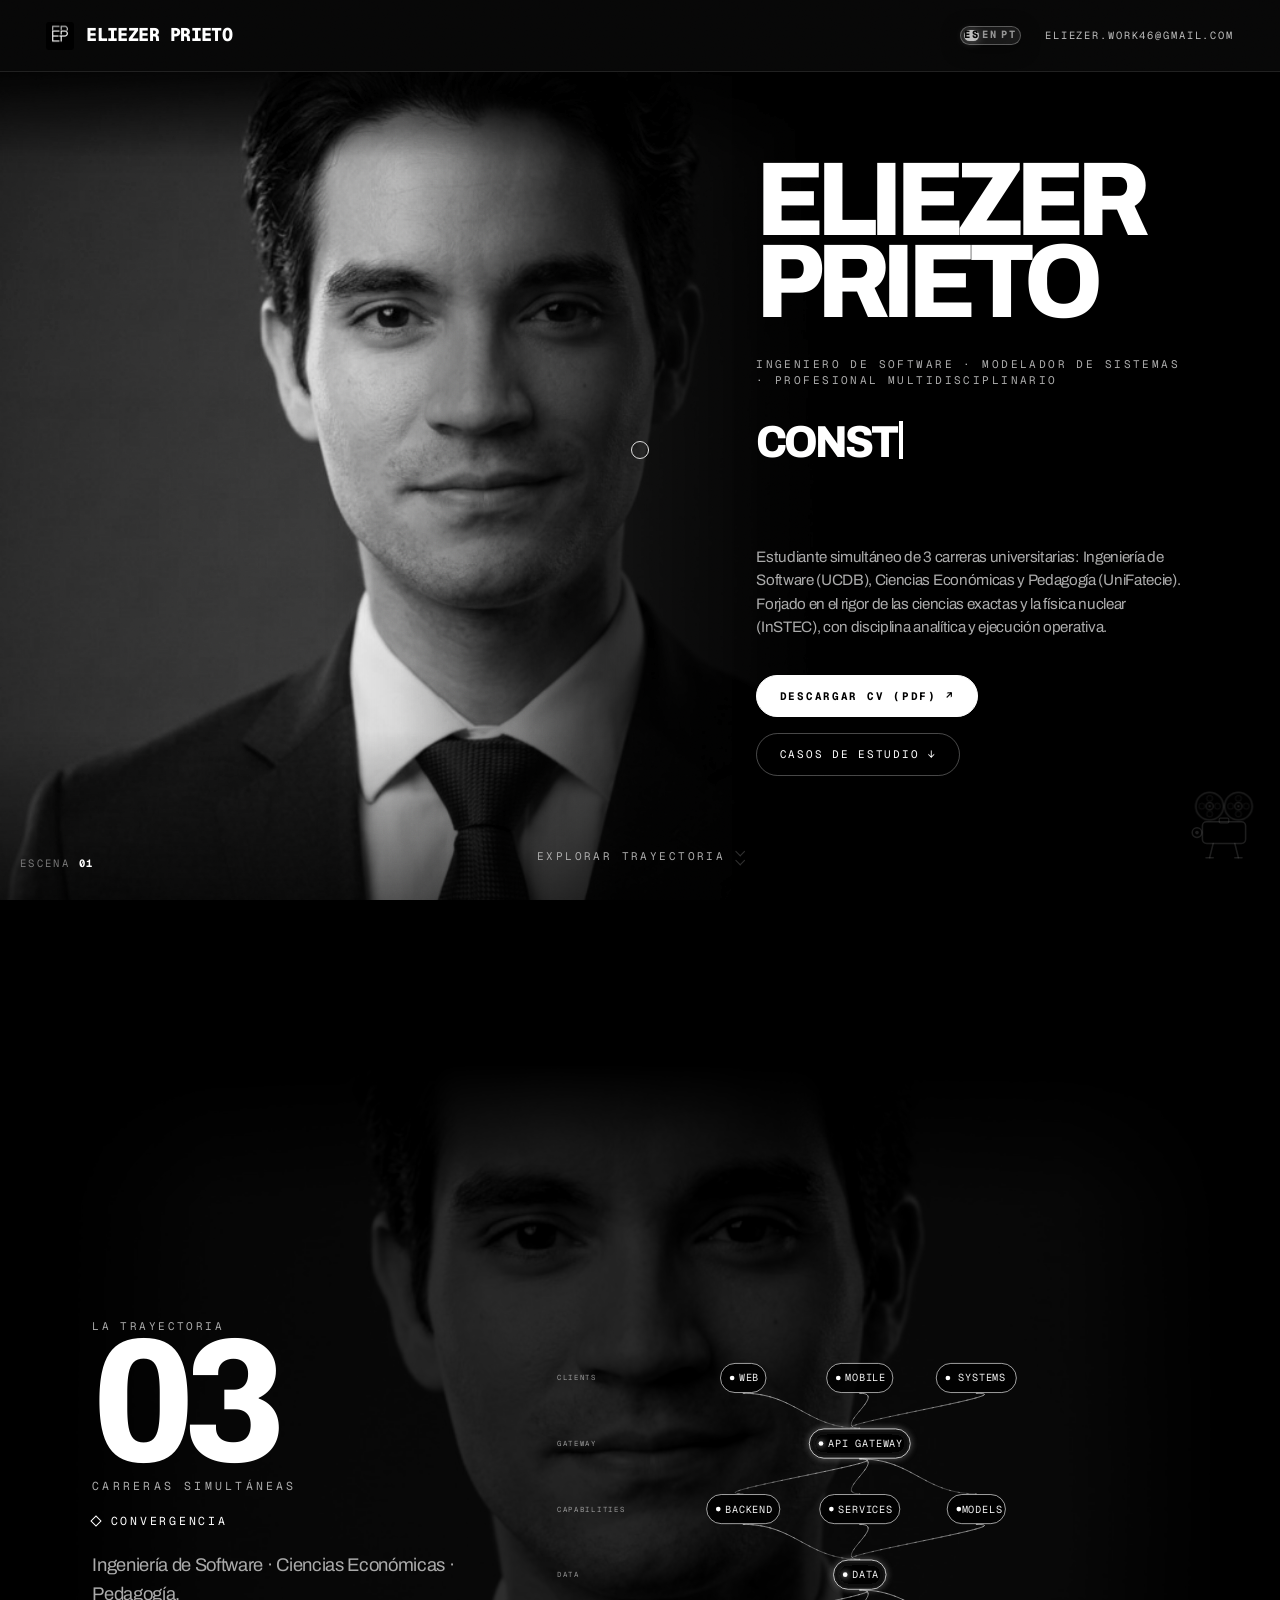
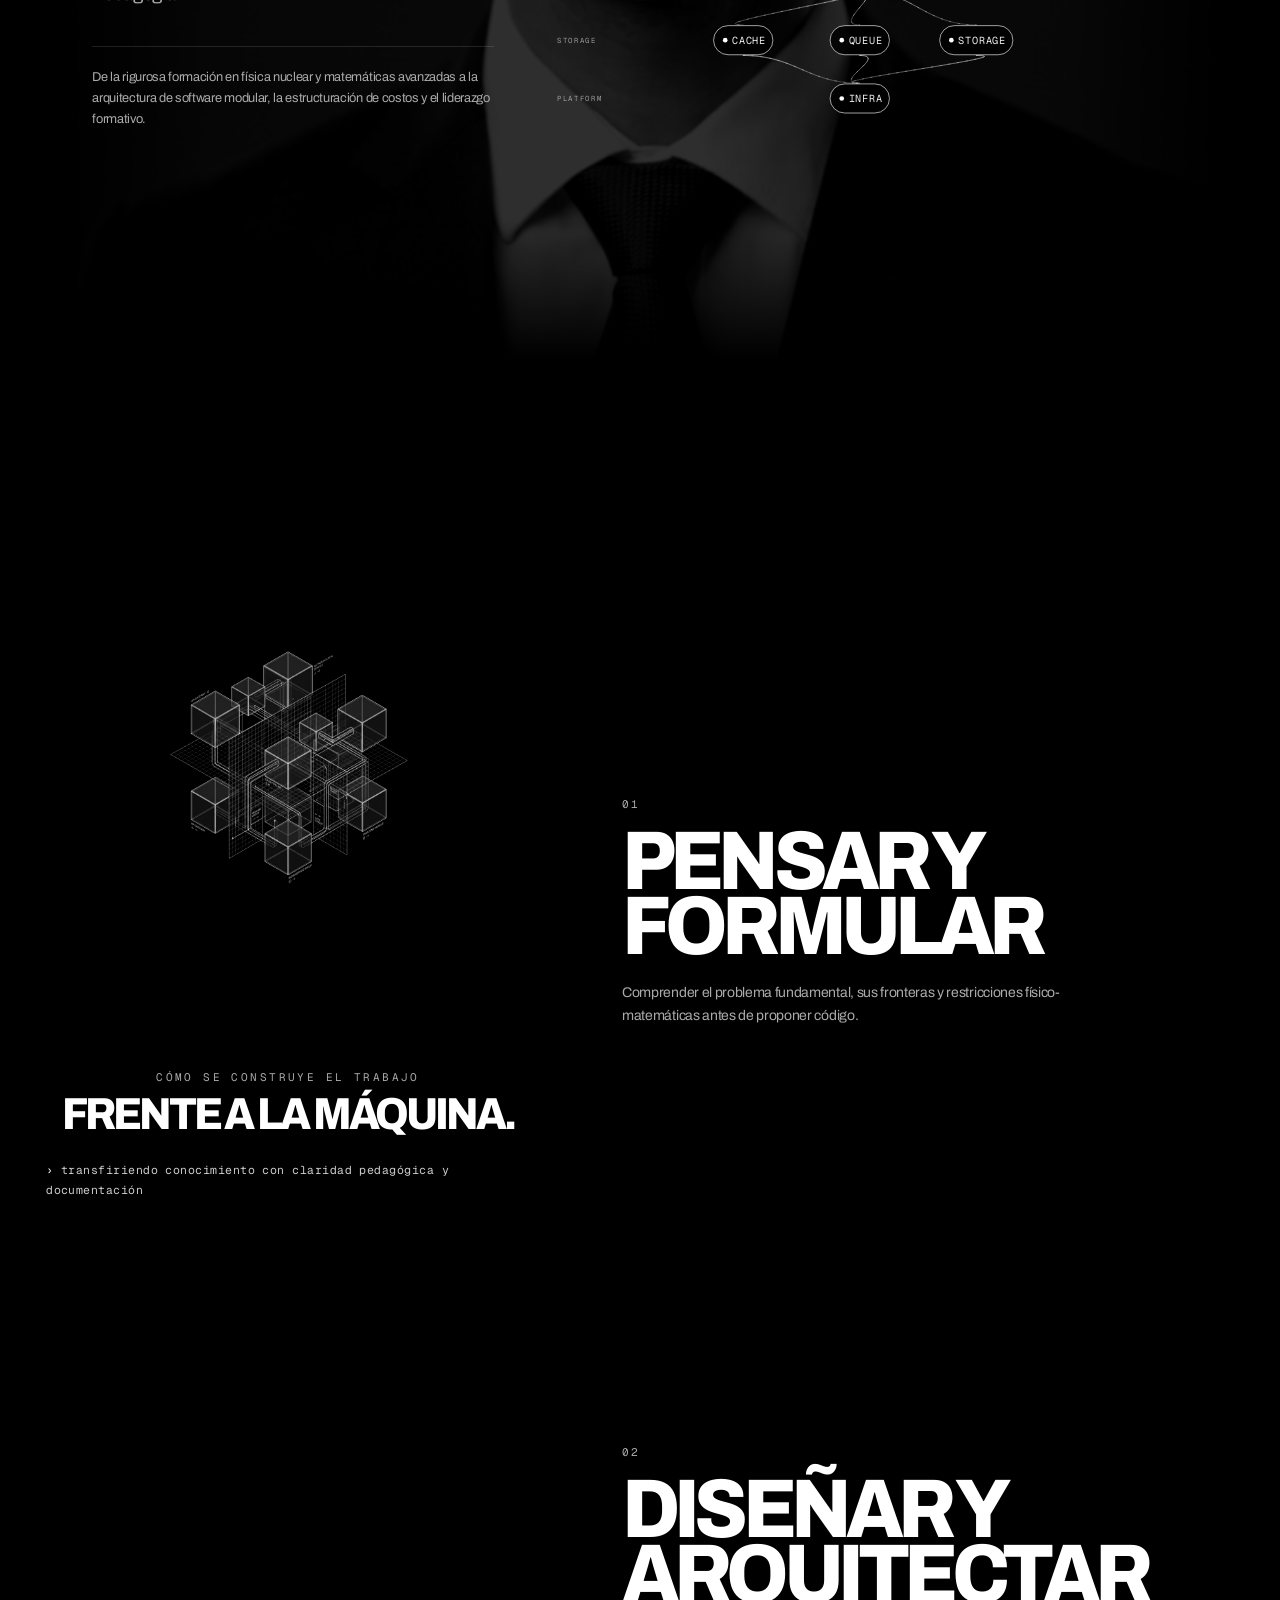
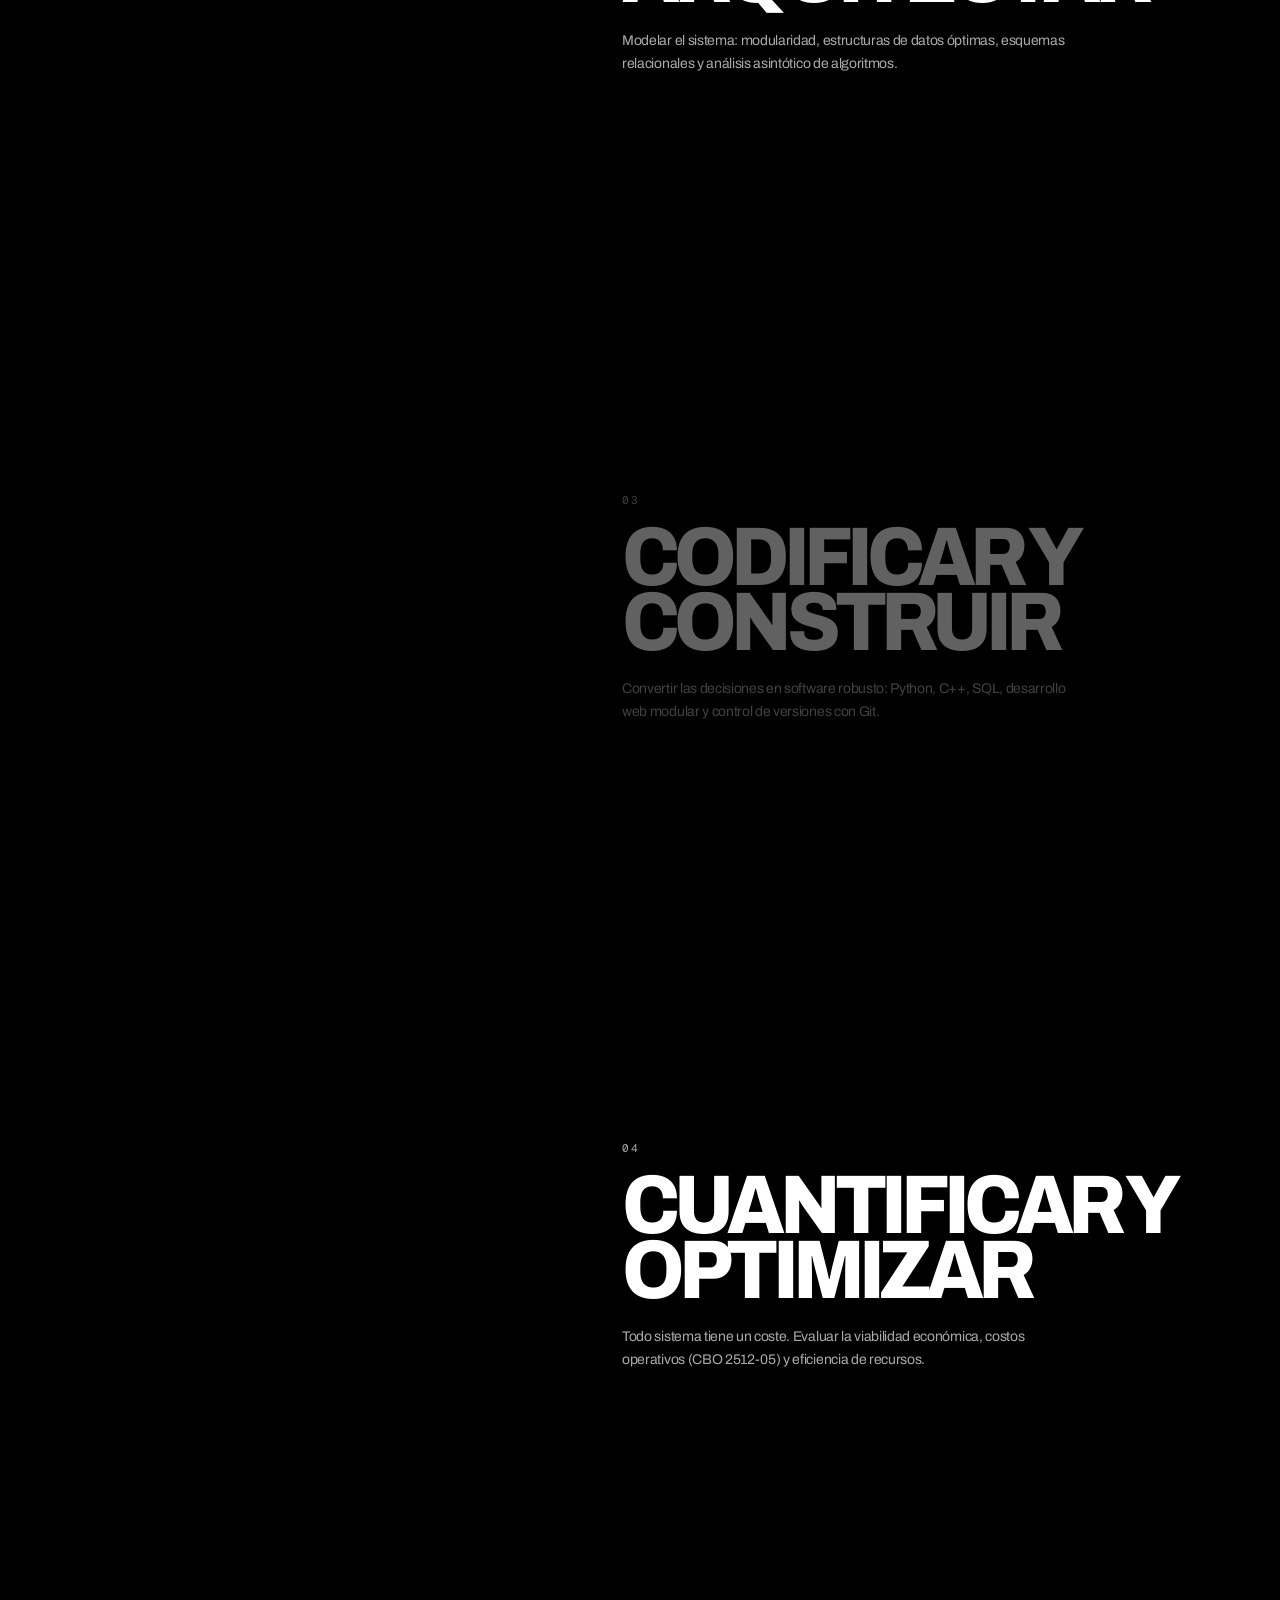
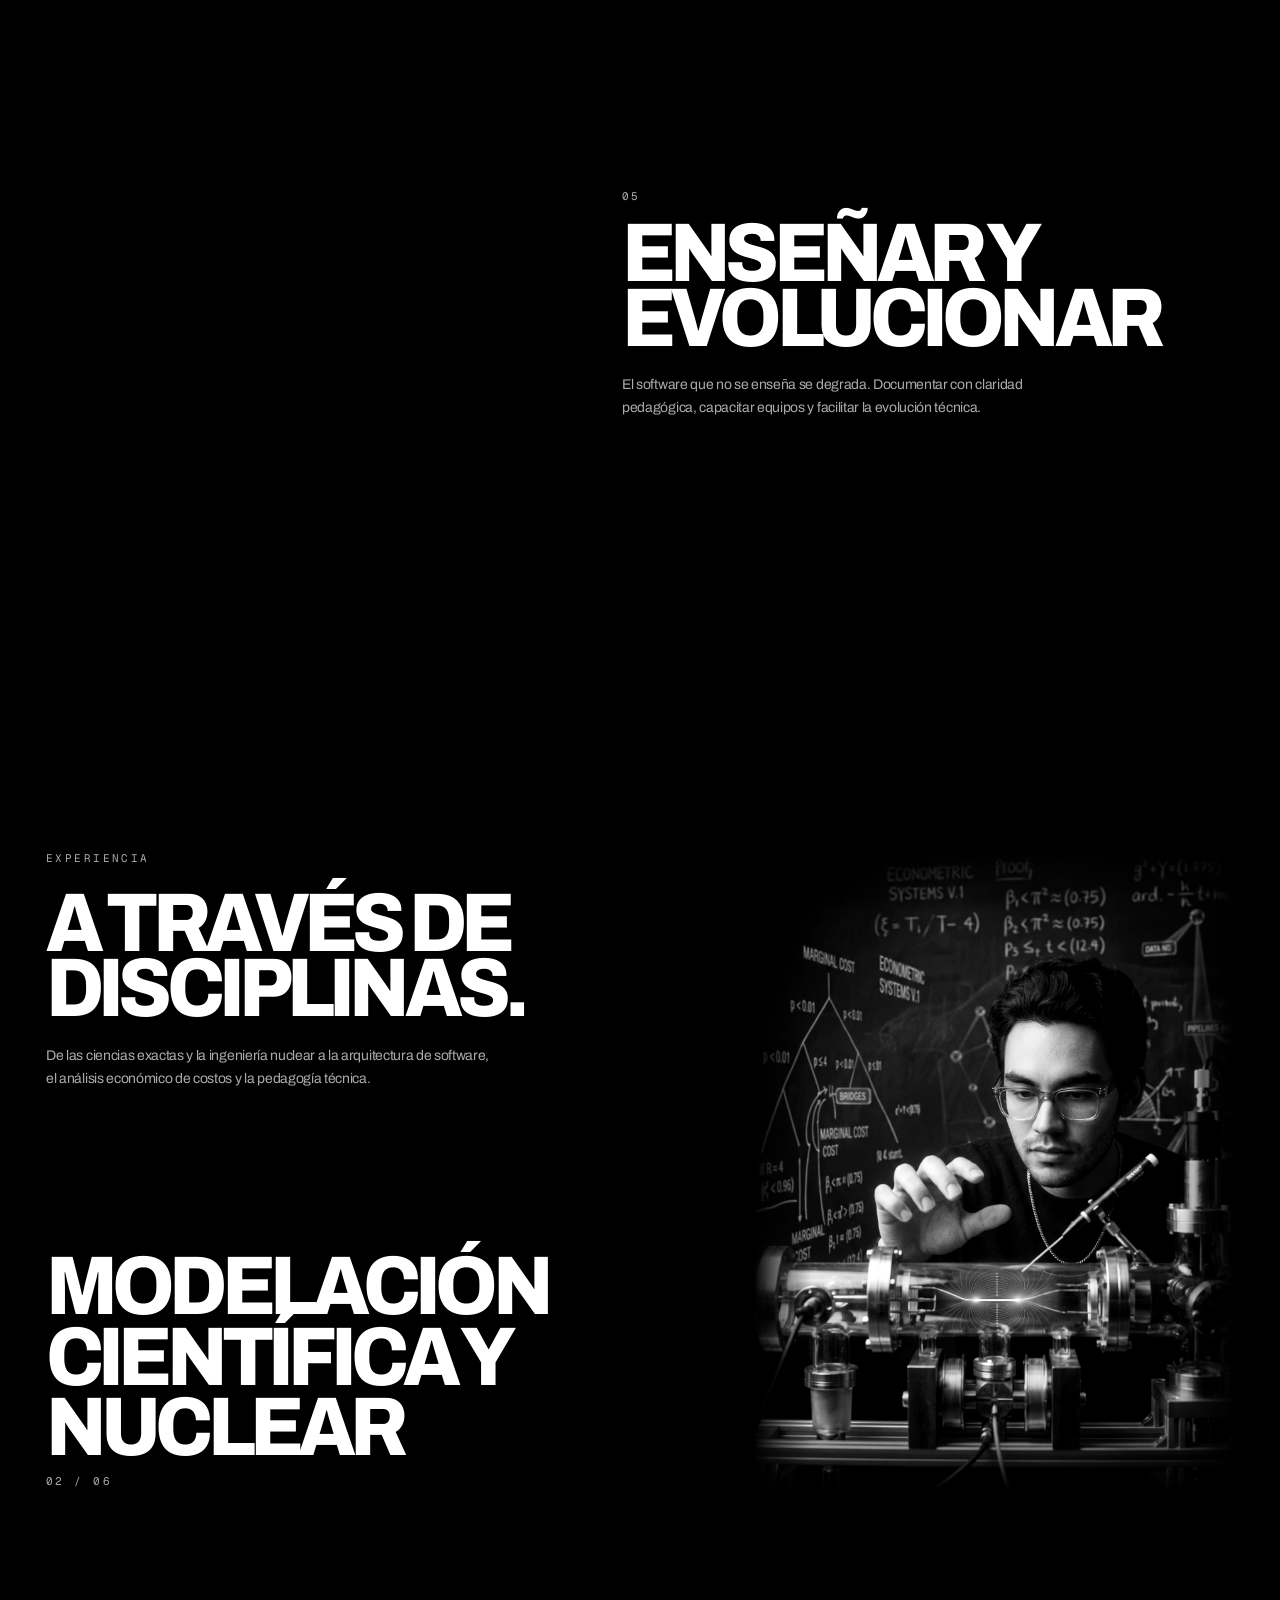
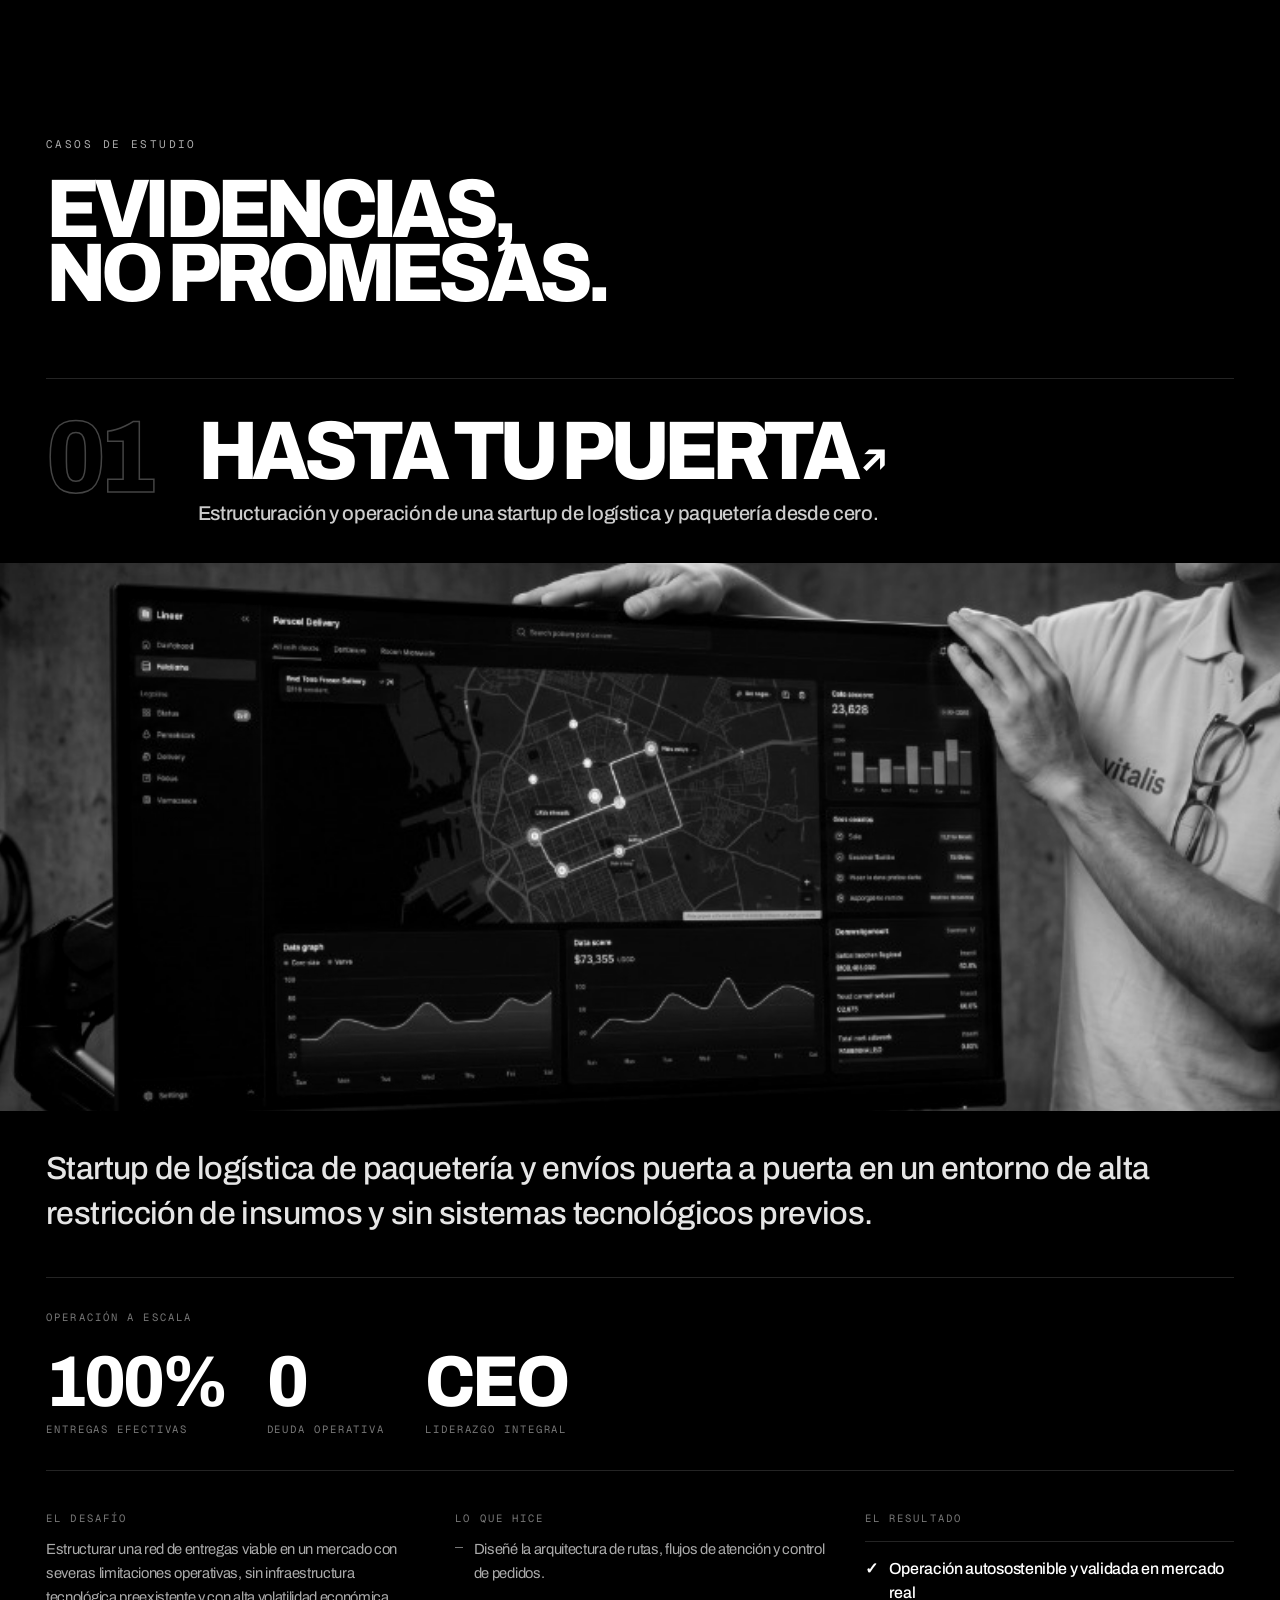
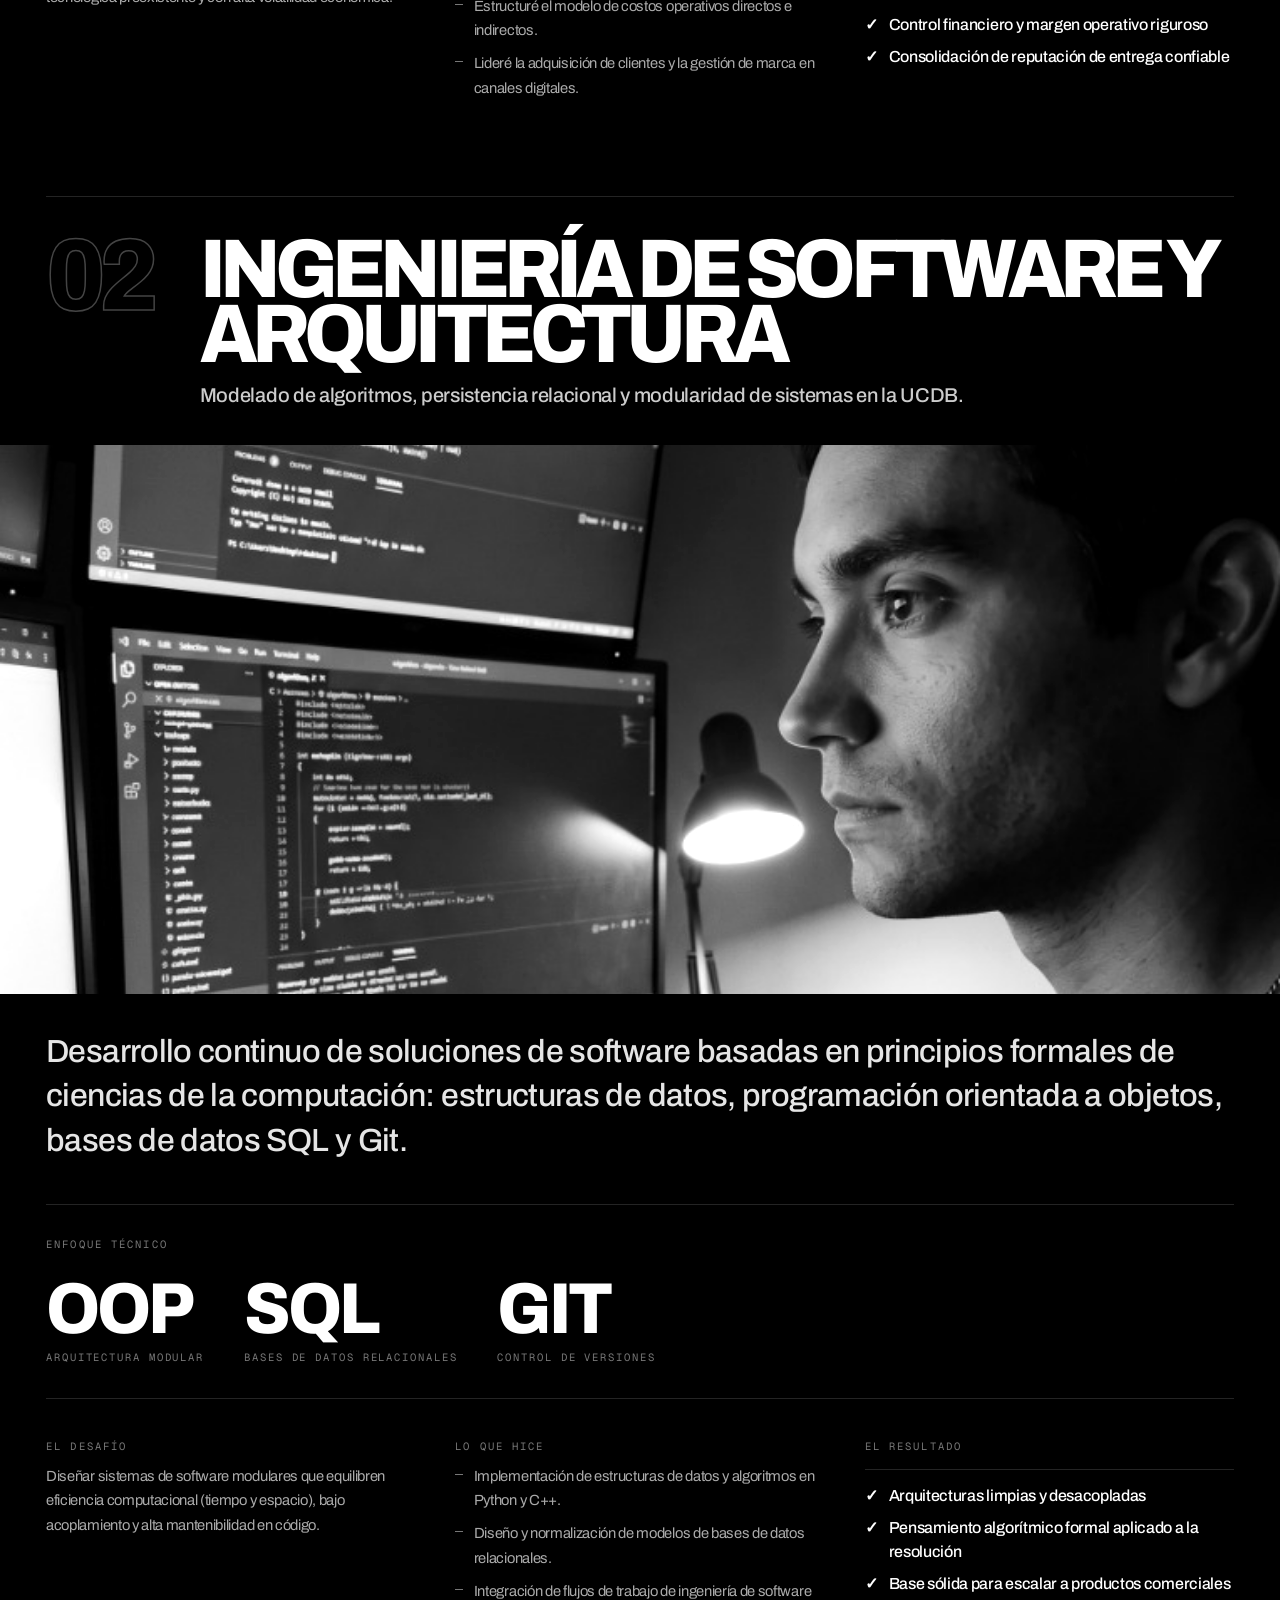
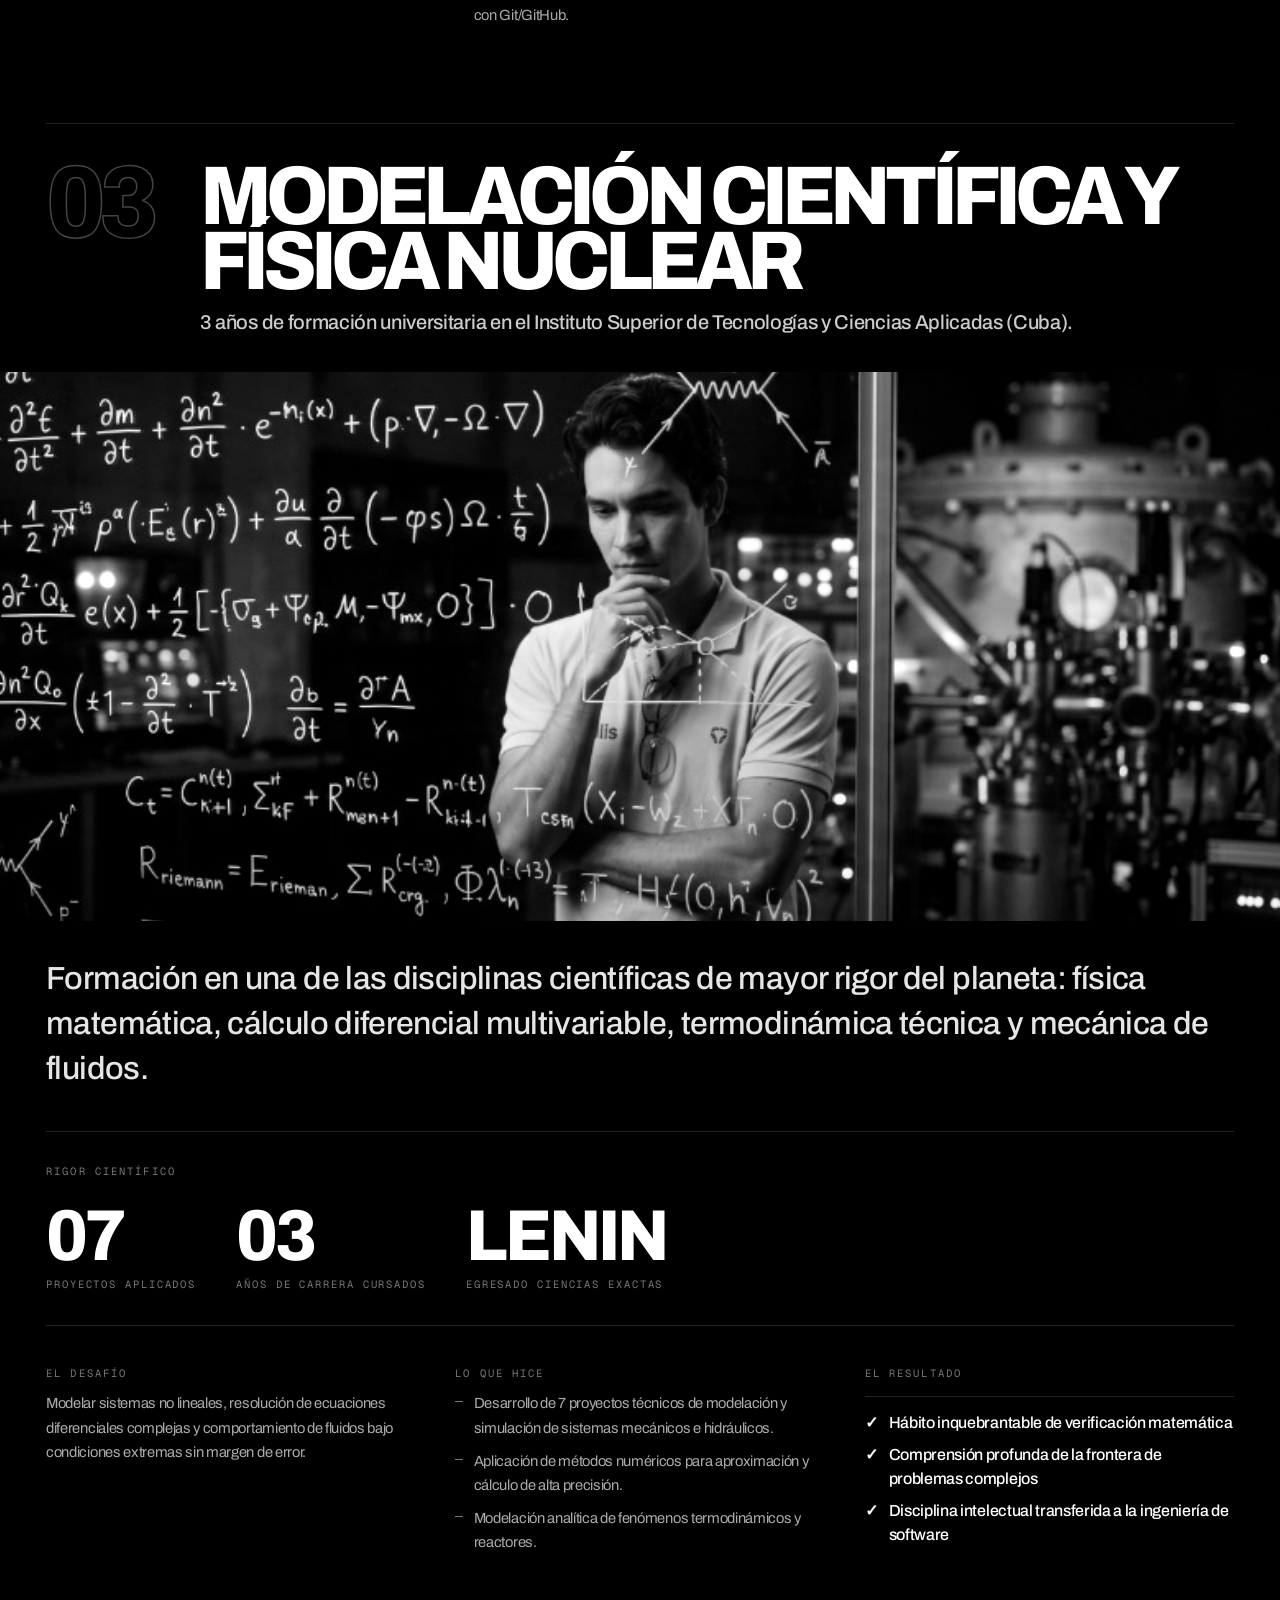
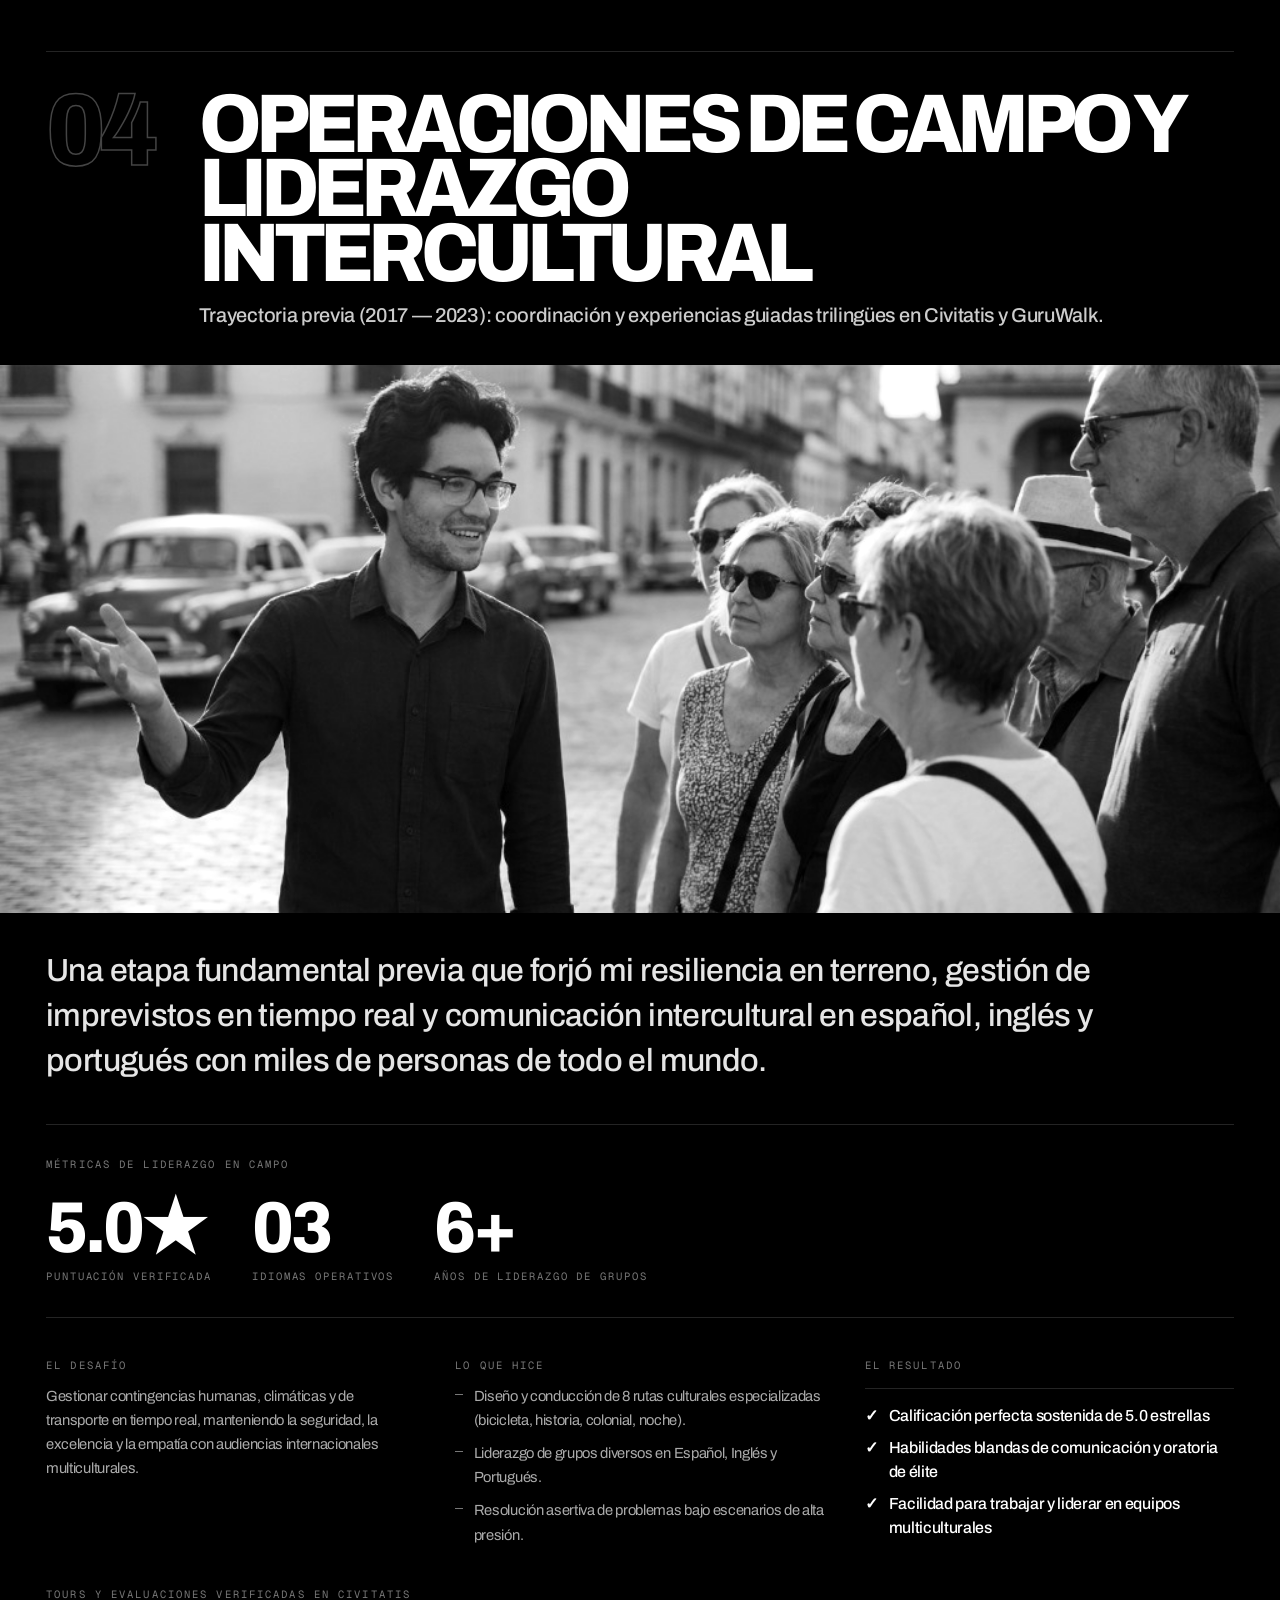
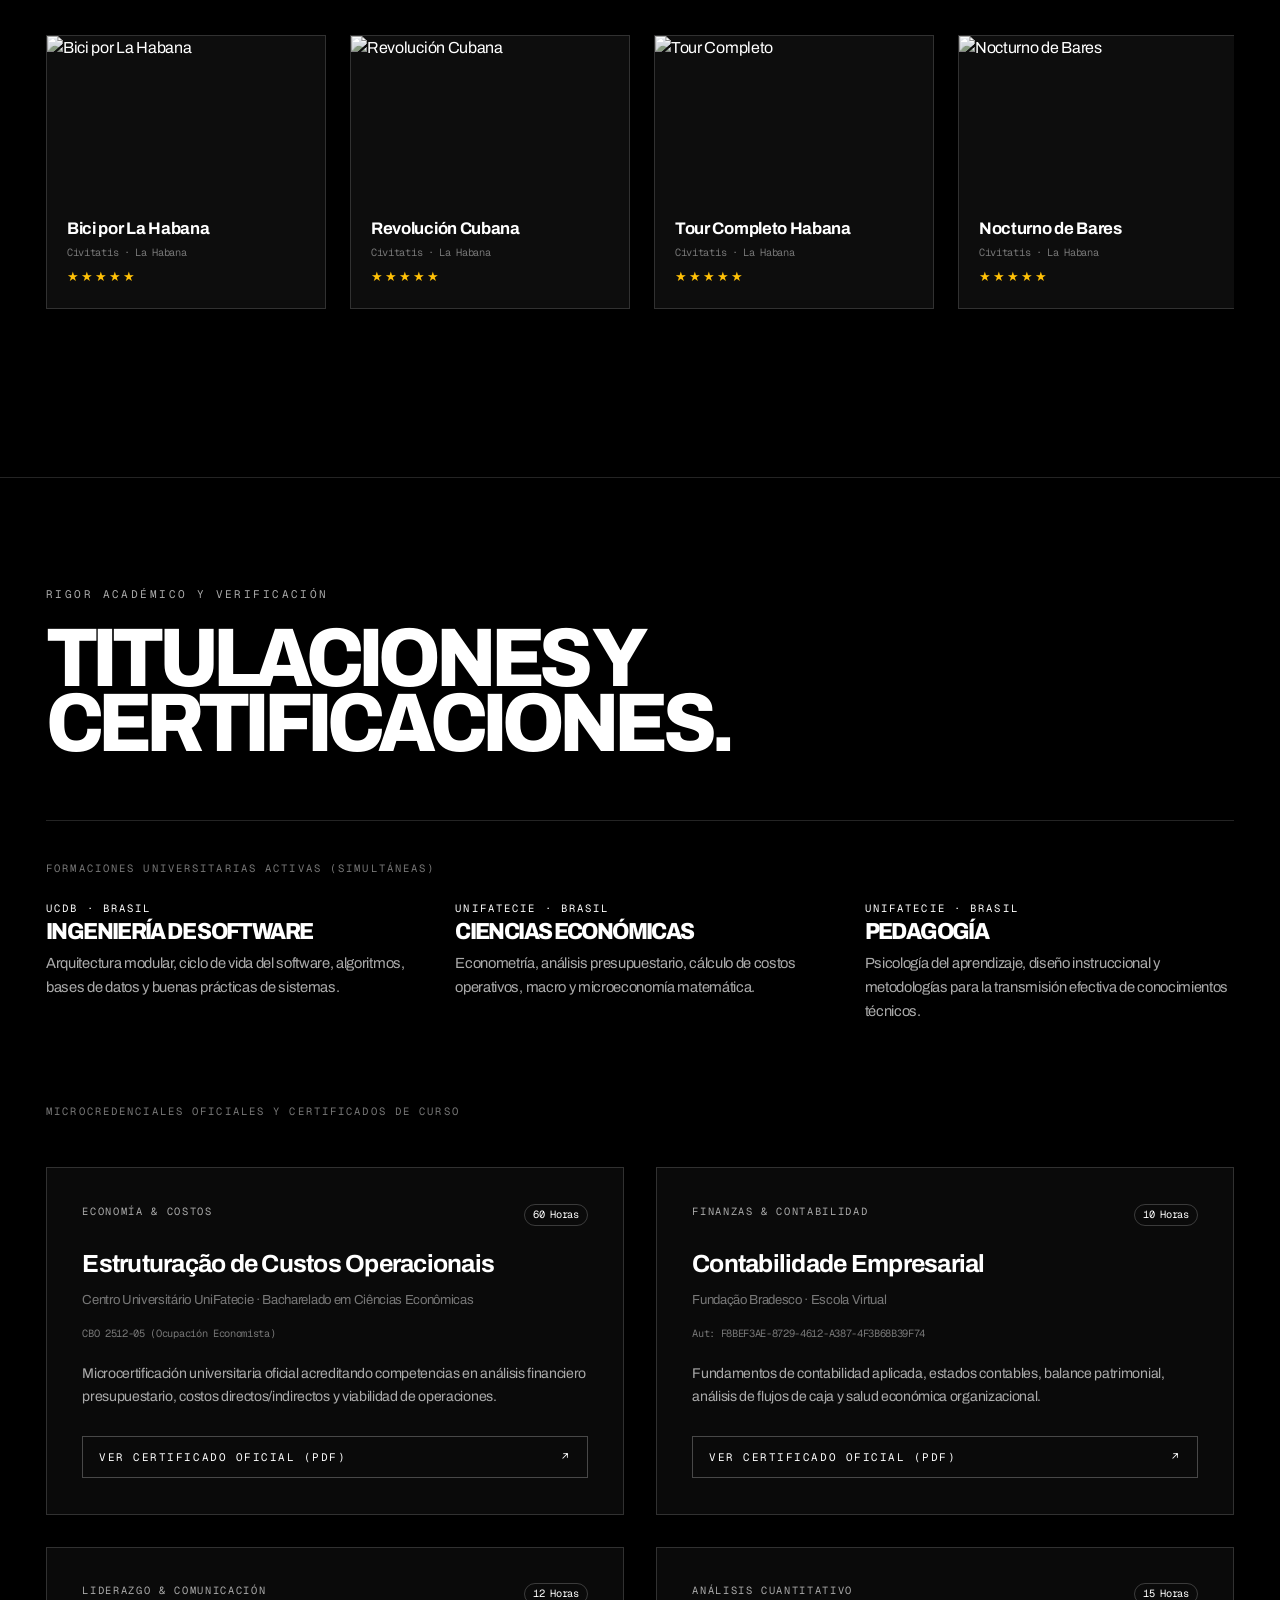
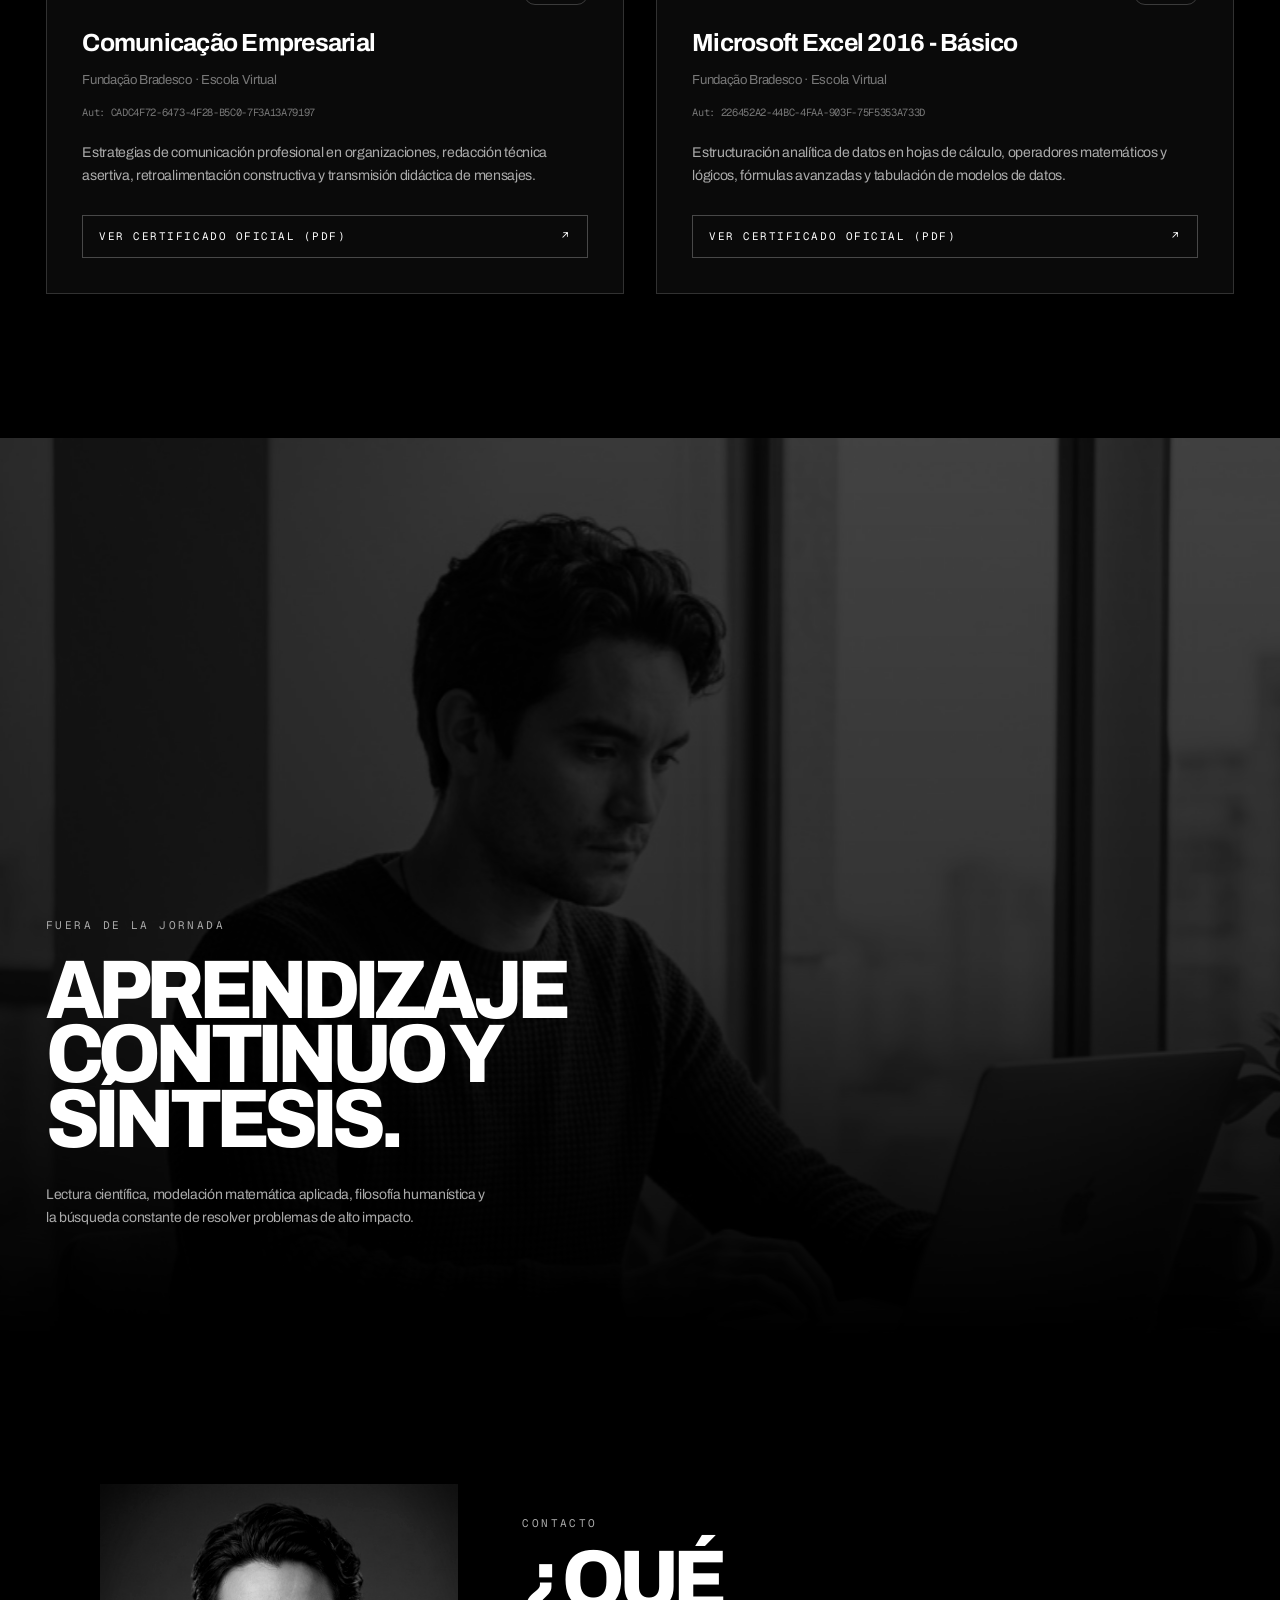
==== commit 87ba2fda: "Actualiza CVs trilingÃ¼es (ES, EN, PT) en HTML y PDF: nueva ubicacion Campo Grande MS, microcertific" ====
--- a/index.html
+++ b/index.html
@@ -1253,7 +1253,7 @@
         <p class="display display-sm">Eliezer<br/>Prieto</p>
         <p class="kicker mt-4" data-i18n="footer.tagline">Ingeniero de Software · Modelador de Sistemas · Ciencias Económicas y Pedagogía</p>
         <p style="font-family:var(--font-geist-mono);font-size:0.65rem;color:var(--g4);letter-spacing:0.2em;margin-top:1rem;">
-          BOA VISTA, RORAIMA, BRASIL · © 2026
+          CAMPO GRANDE, MATO GROSSO DO SUL, BRASIL · © 2026
         </p>
       </footer>
     </section>
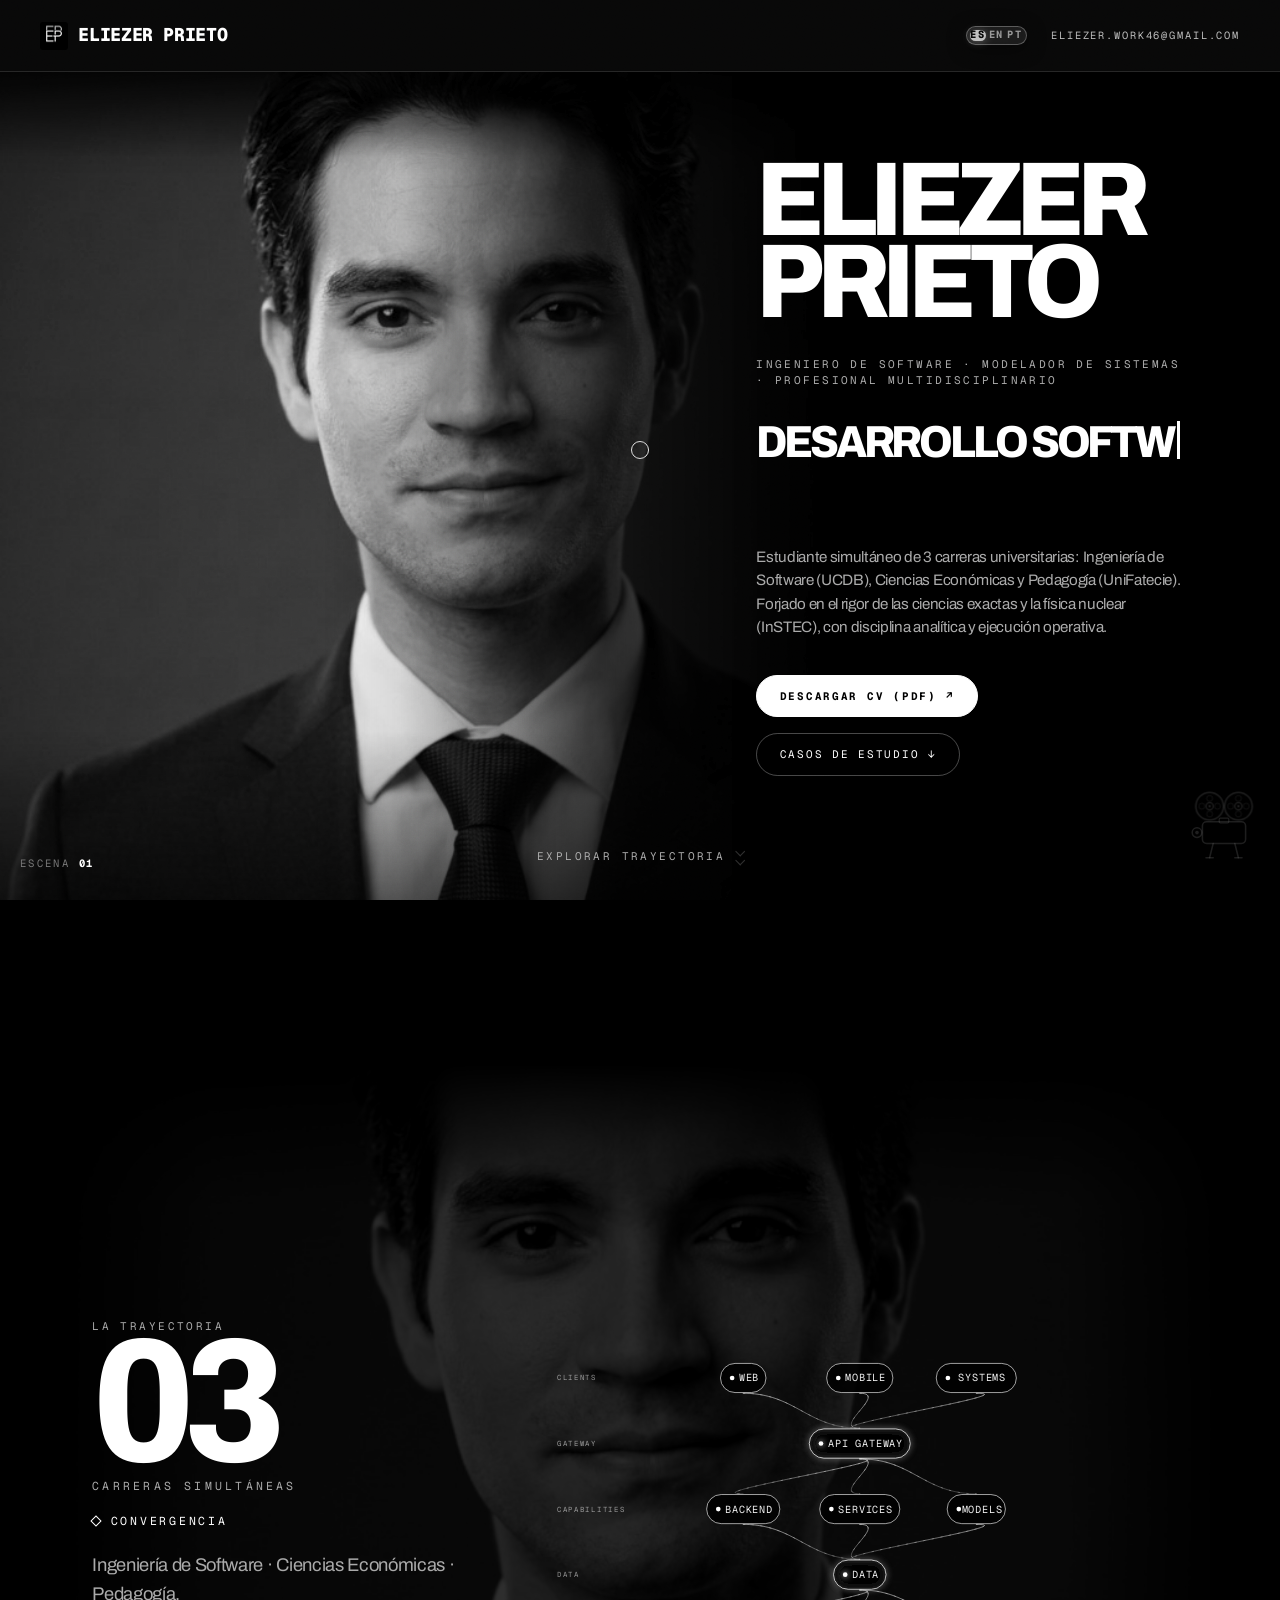
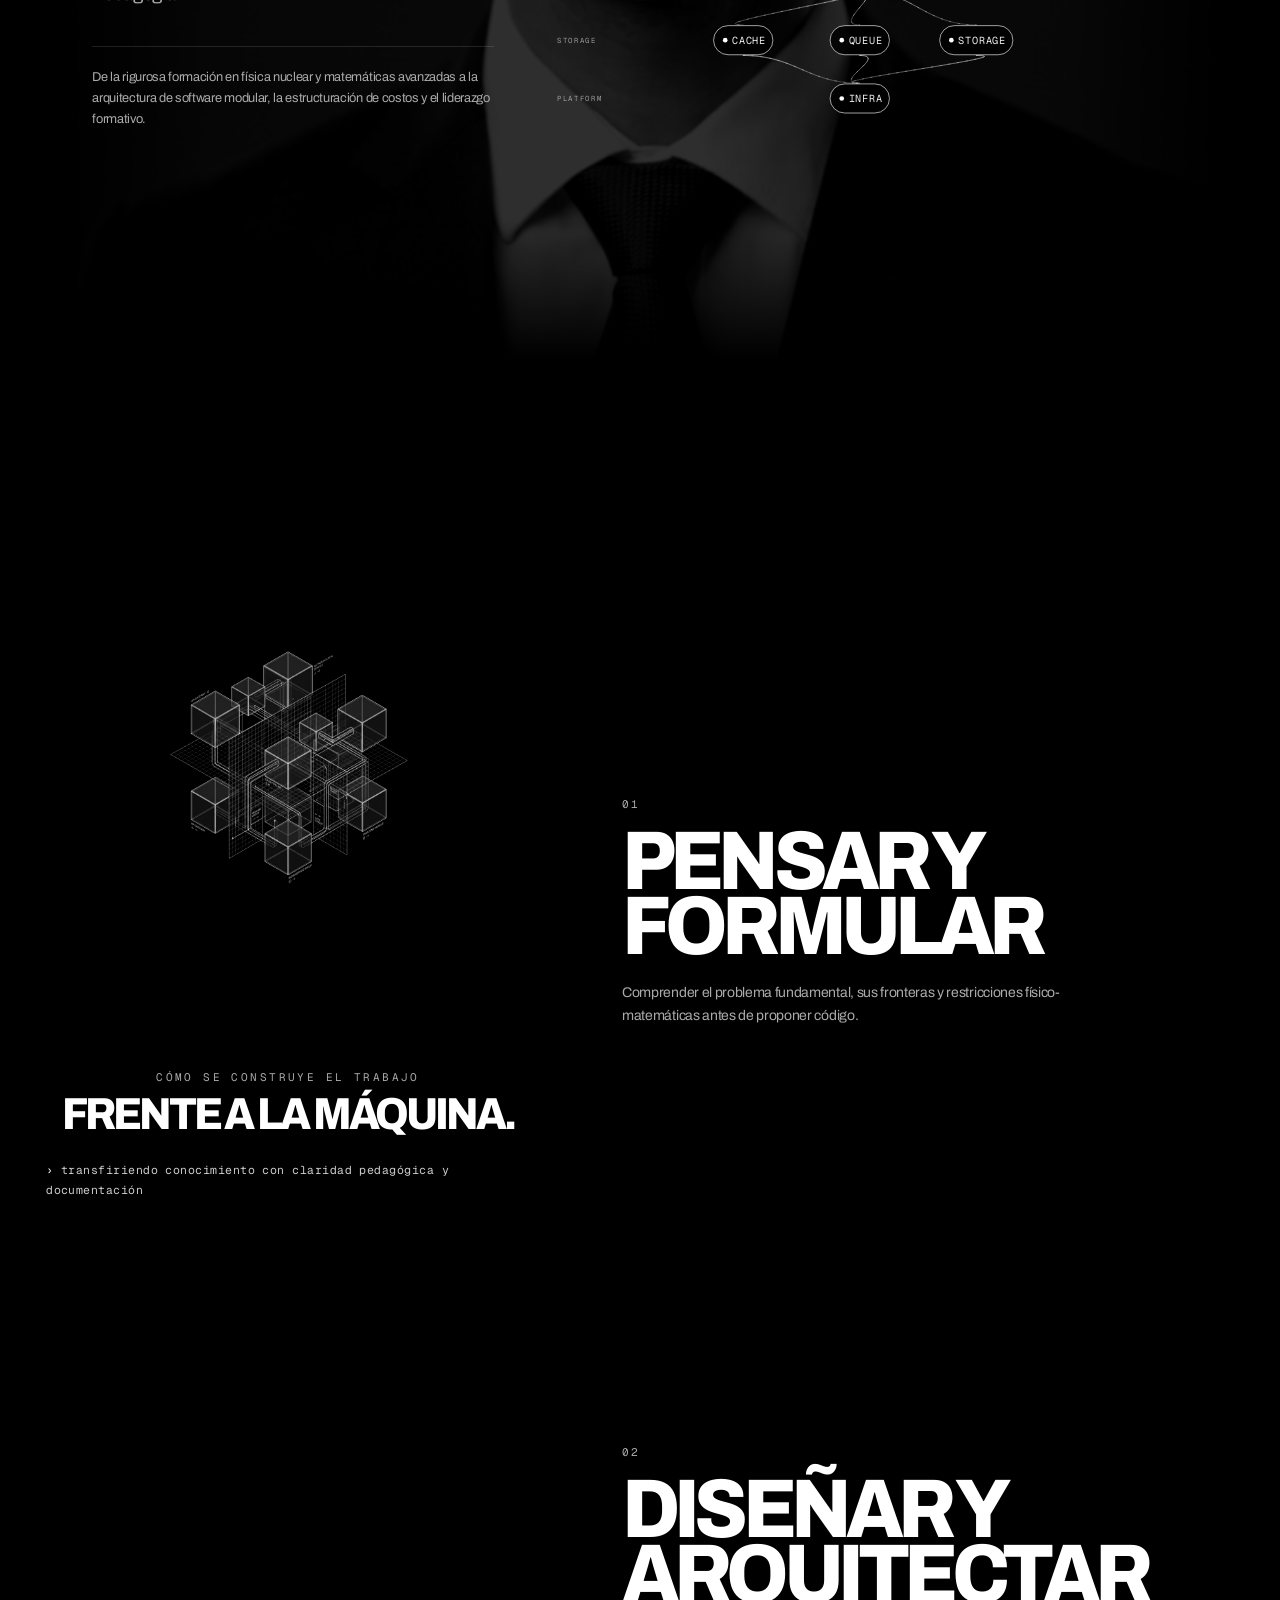
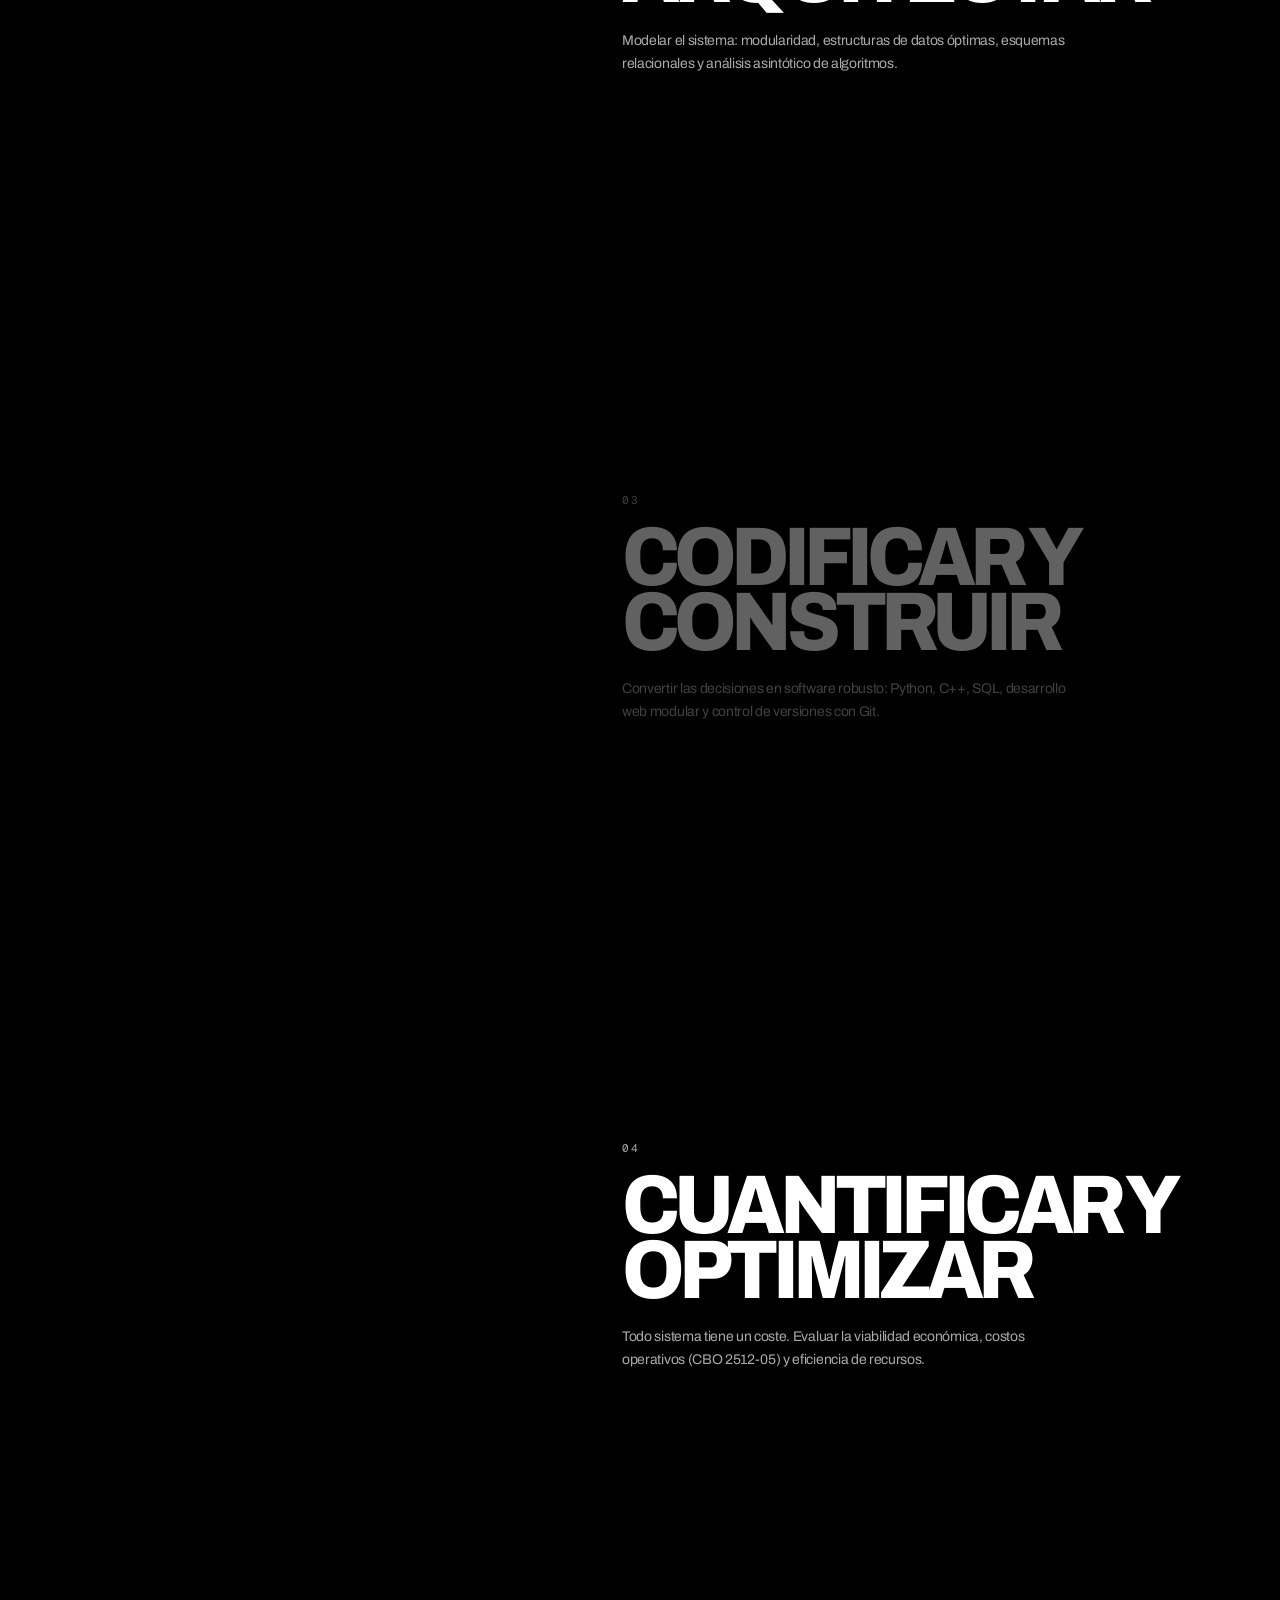
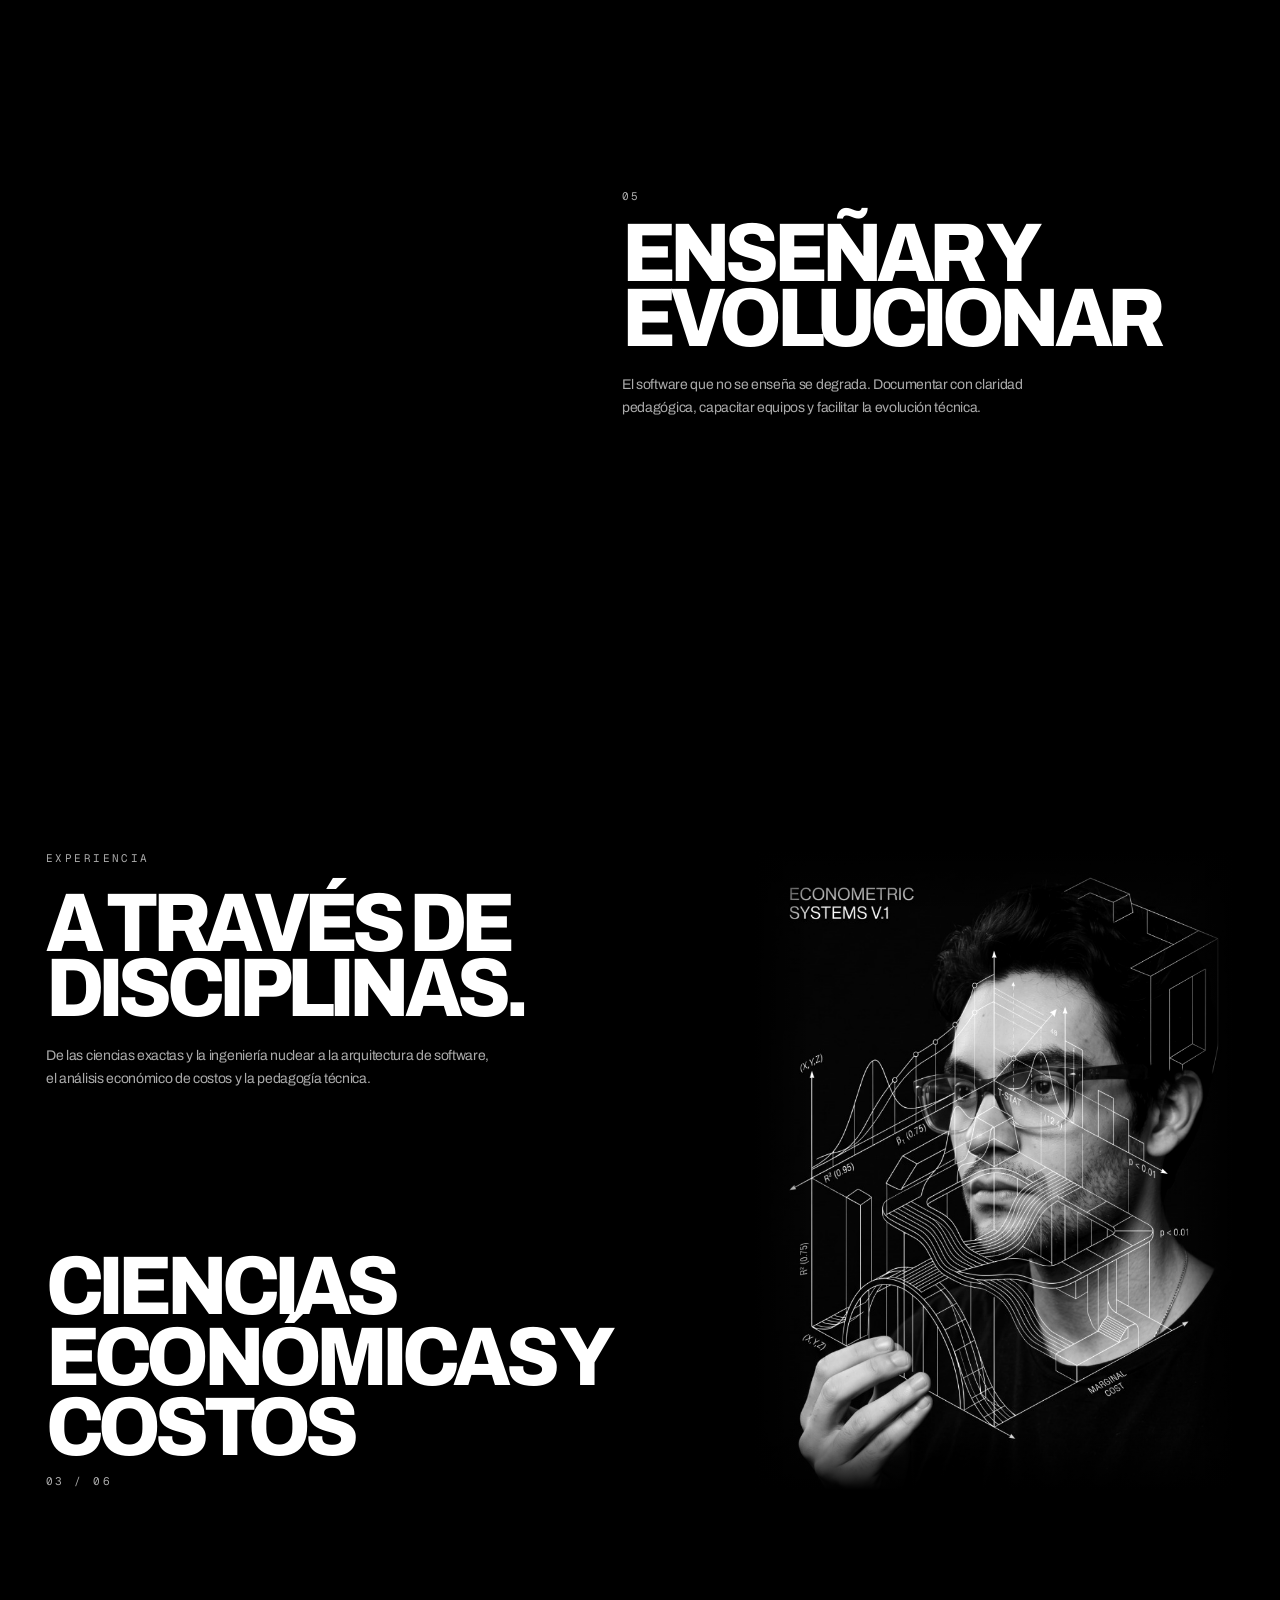
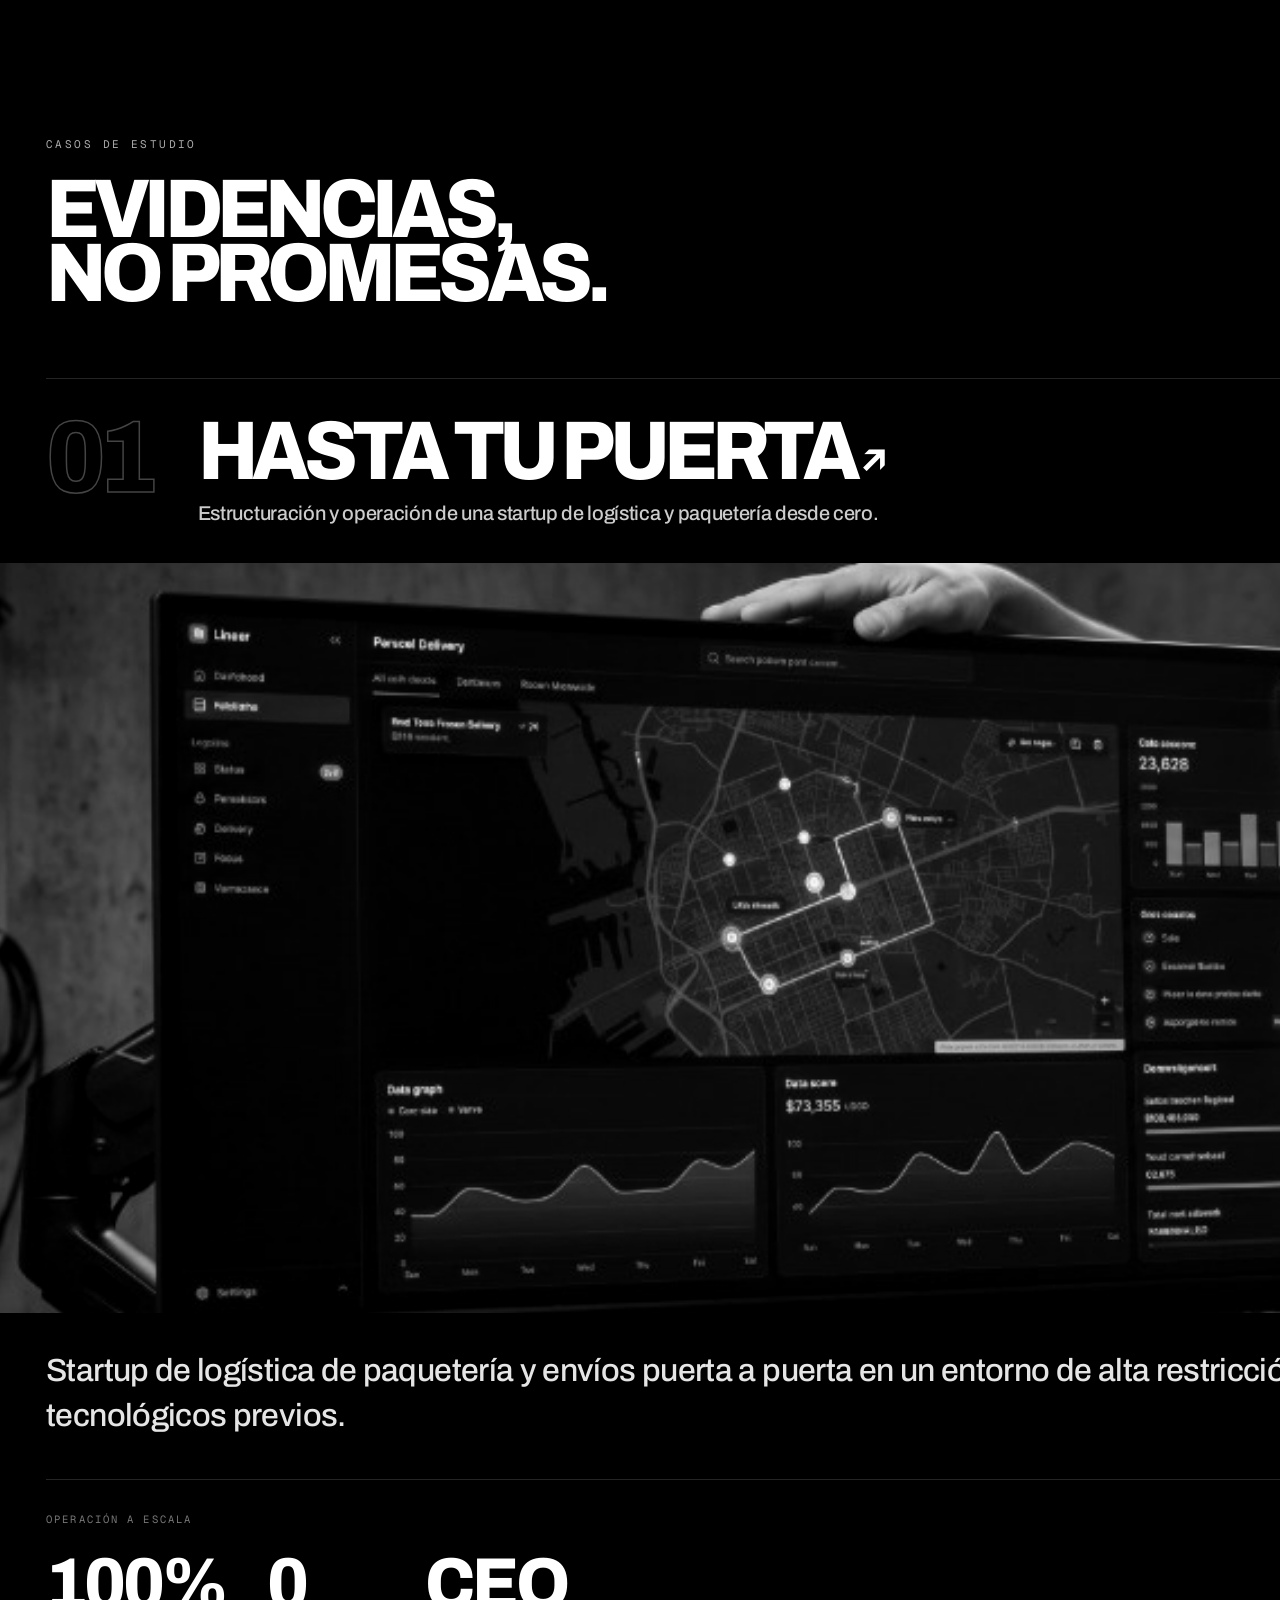
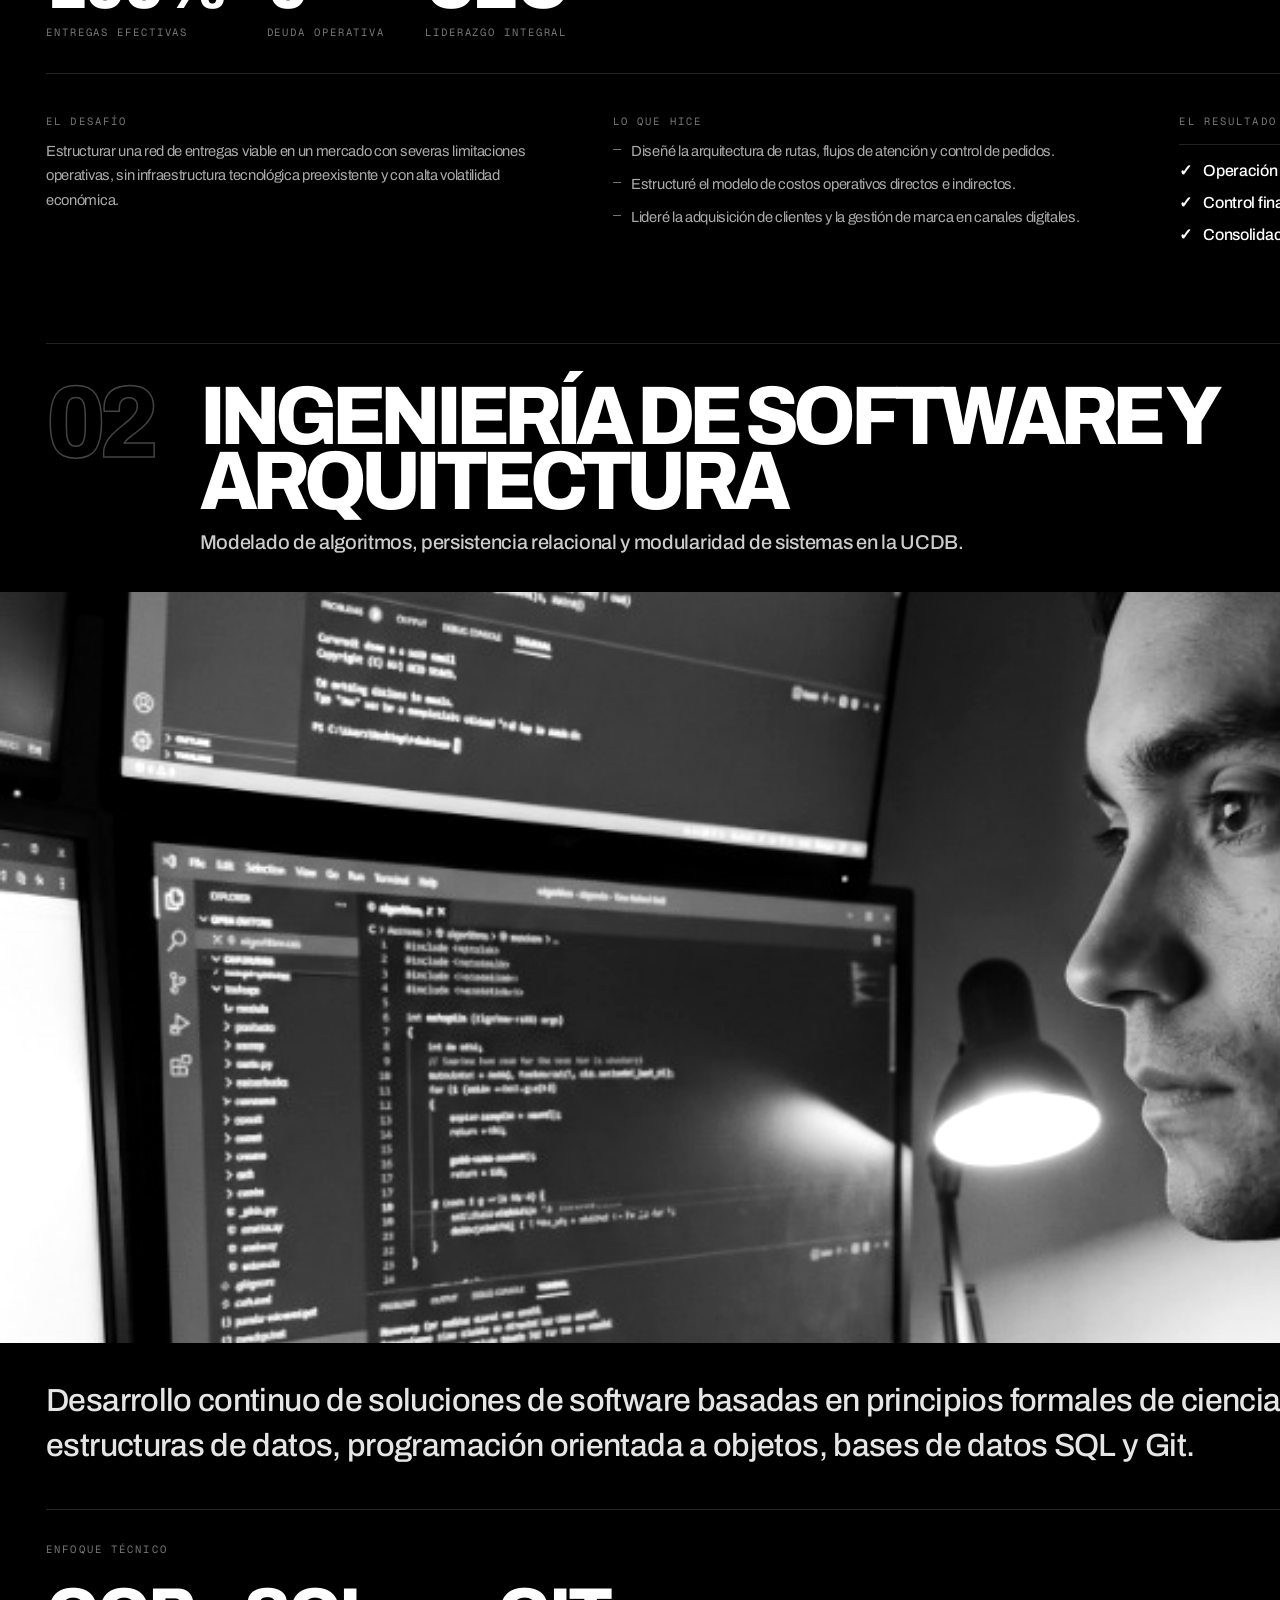
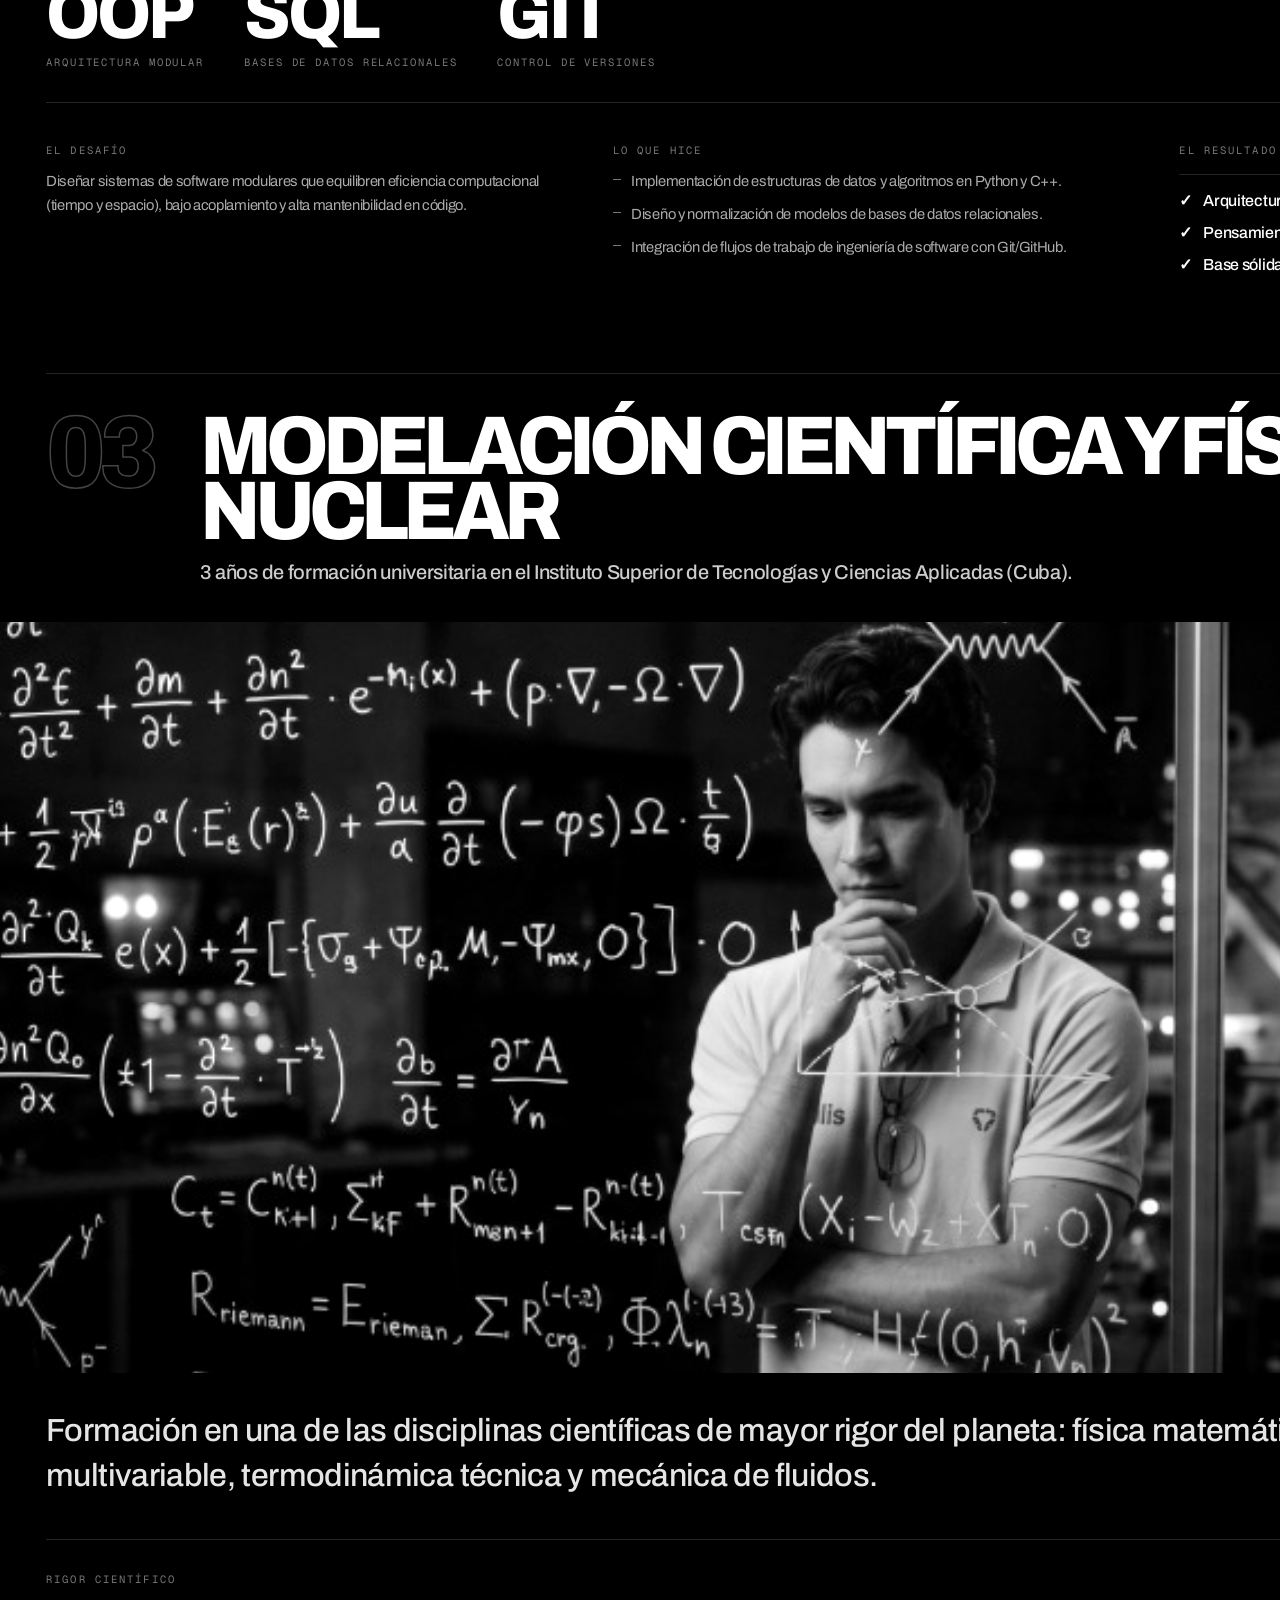
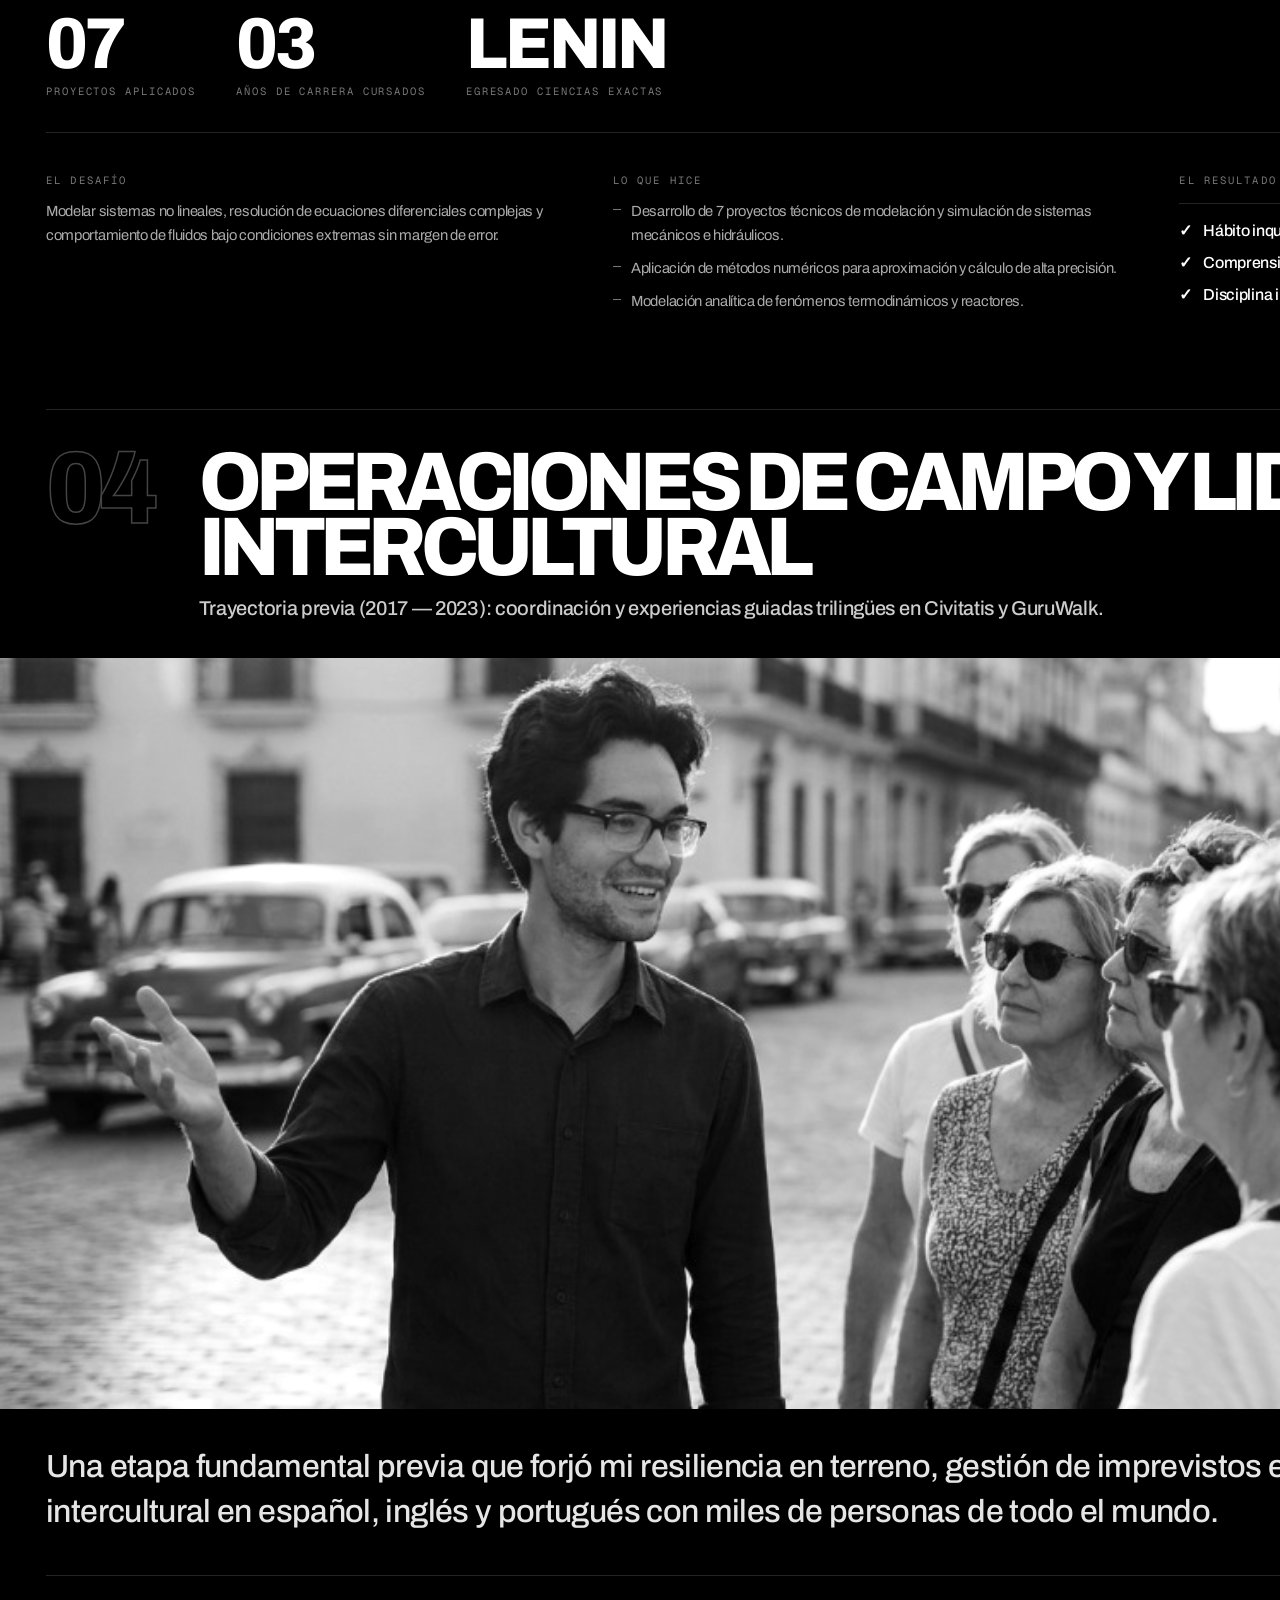
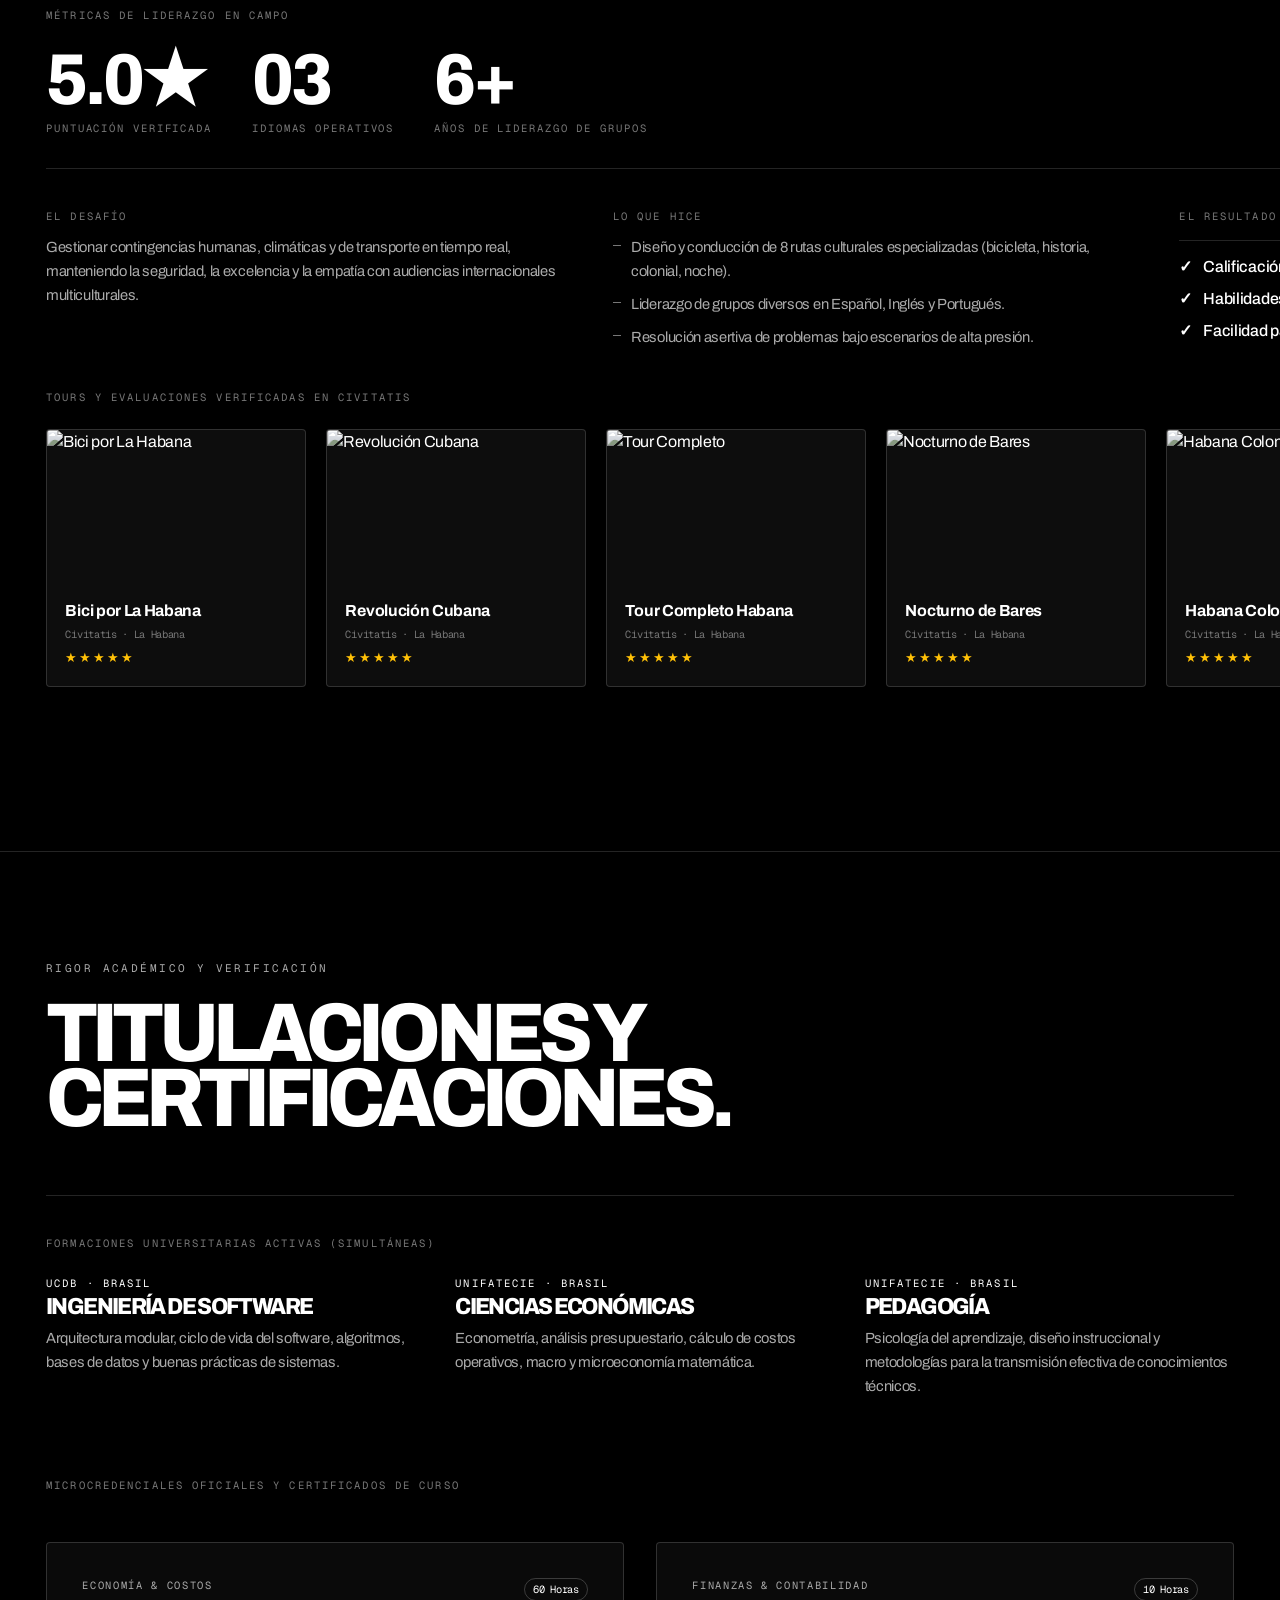
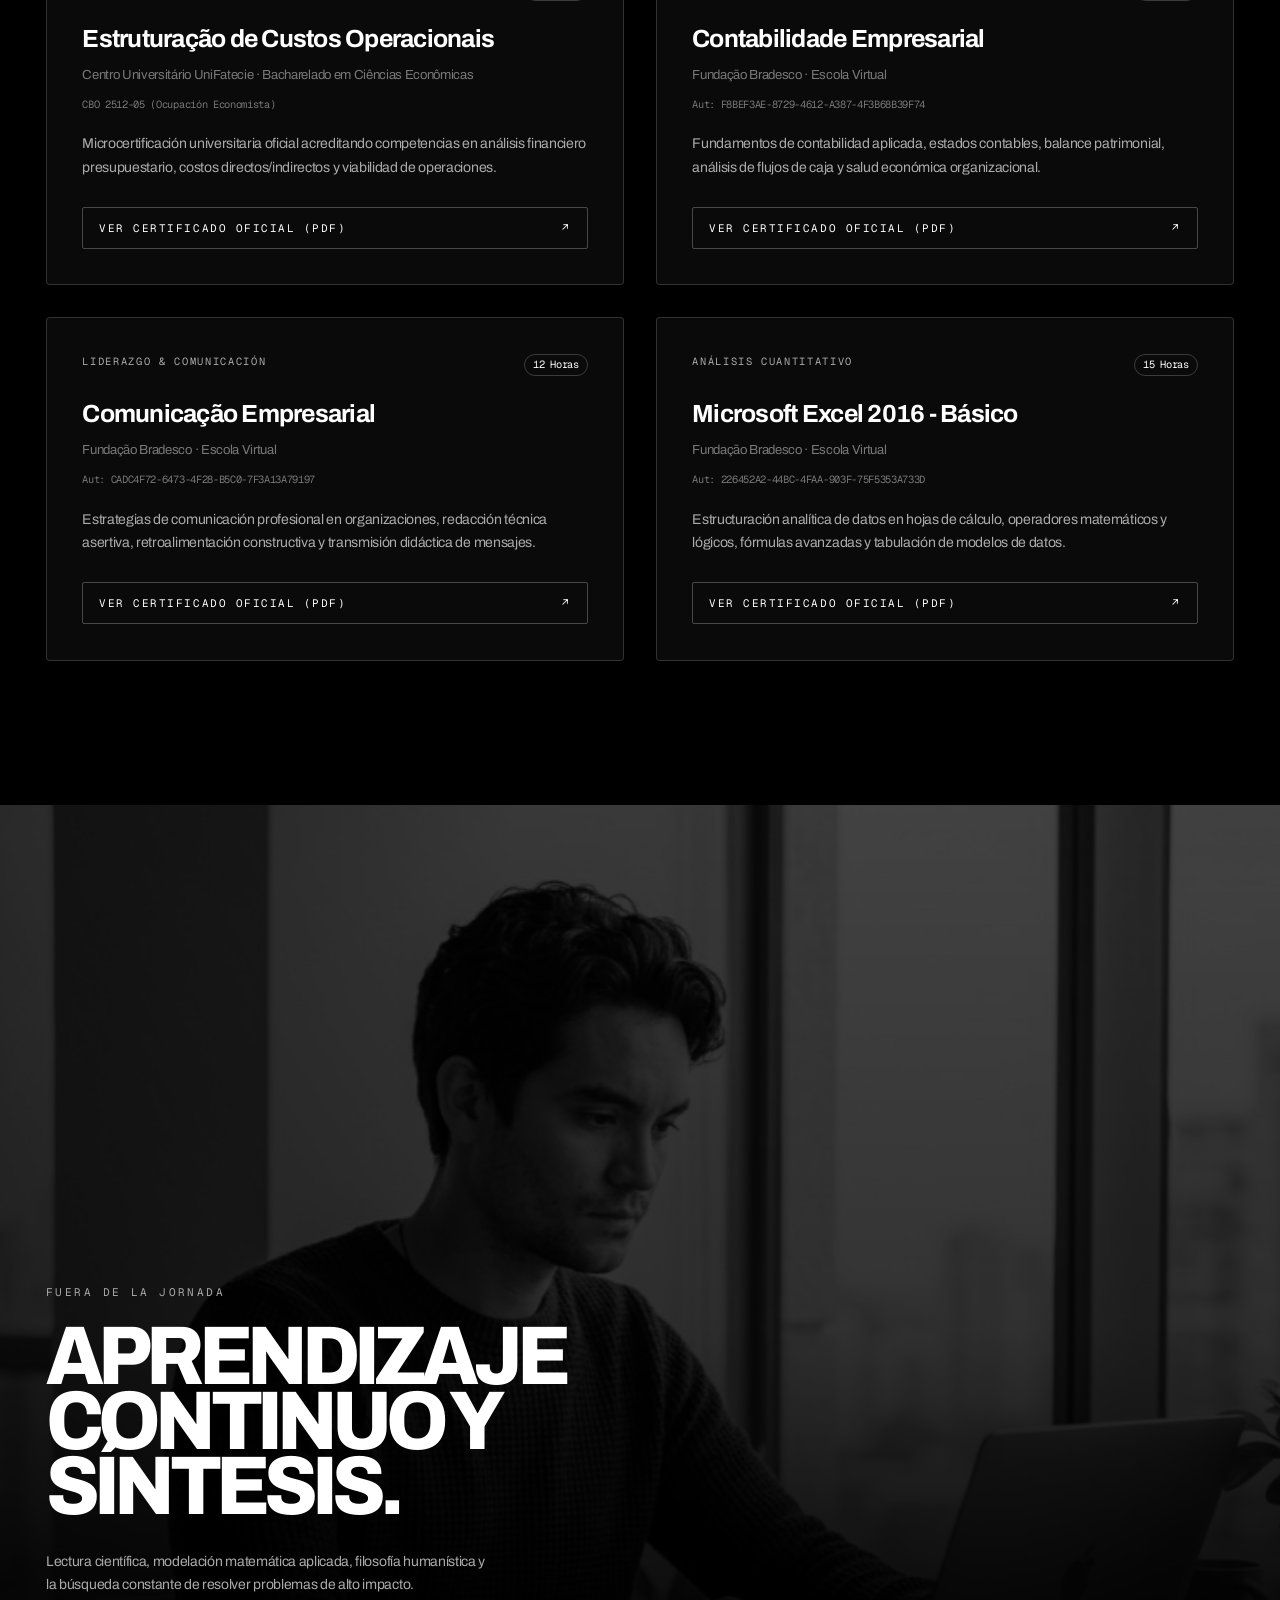
==== commit a671d8c4: "Repara vista mÃ³vil y optimiza diseÃ±o responsive integral (navbar, hero, carrusel y contenciÃ³n de " ====
--- a/index.html
+++ b/index.html
@@ -29,28 +29,83 @@
 <link rel="preload" as="image" href="eliezer-portrait.jpg" fetchpriority="high"/>
 
 <style>
-/* Navigation bar stabilization: frosted dark glass, mix-blend-mode normal so brand, buttons, and email are 100% visible */
+/* ==========================================================================
+   GLOBAL OVERFLOW & VIEWPORT DEFENSE
+   ========================================================================== */
+html, body {
+  width: 100%;
+  max-width: 100vw;
+  overflow-x: clip !important;
+  box-sizing: border-box;
+}
+*, *:before, *:after {
+  box-sizing: border-box;
+}
+
+/* ==========================================================================
+   NAVIGATION BAR (Frosted Dark Glass, 100% Flex Stability)
+   ========================================================================== */
 .nav {
   mix-blend-mode: normal !important;
-  background: rgba(10, 10, 10, 0.75) !important;
-  backdrop-filter: blur(16px) !important;
-  -webkit-backdrop-filter: blur(16px) !important;
-  border-bottom: 1px solid rgba(255, 255, 255, 0.1) !important;
-}
-
-/* Language Selector: clearly visible, crisp luxury pill, perfect contrast */
+  background: rgba(10, 10, 10, 0.82) !important;
+  backdrop-filter: blur(18px) !important;
+  -webkit-backdrop-filter: blur(18px) !important;
+  border-bottom: 1px solid rgba(255, 255, 255, 0.12) !important;
+  display: flex !important;
+  align-items: center !important;
+  justify-content: space-between !important;
+  width: 100% !important;
+  max-width: 100vw !important;
+  padding: 0 clamp(1rem, 3.5vw, 2.5rem) !important;
+  height: var(--nav-h) !important;
+  z-index: 60 !important;
+  position: fixed !important;
+  top: 0 !important;
+  left: 0 !important;
+  right: 0 !important;
+}
+
+.nav-brand {
+  display: inline-flex !important;
+  align-items: center !important;
+  gap: 0.65rem !important;
+  flex-shrink: 0 !important;
+}
+.nav-brand img {
+  width: 28px !important;
+  height: 28px !important;
+  object-fit: contain;
+  border-radius: 3px;
+  display: block;
+}
+.nav-brand span {
+  font-size: clamp(0.92rem, 3.2vw, 1.15rem) !important;
+  letter-spacing: -0.02em !important;
+  font-weight: 800;
+  text-transform: uppercase;
+}
+
+.nav-right-actions {
+  display: flex !important;
+  align-items: center !important;
+  gap: clamp(0.6rem, 2vw, 1.5rem) !important;
+  flex-shrink: 0 !important;
+}
+
+/* Language Selector Pill */
 .lang-selector {
-  display: inline-flex;
-  align-items: center;
-  background: rgba(255, 255, 255, 0.07);
-  border: 1px solid rgba(255, 255, 255, 0.28);
-  border-radius: 999px;
-  padding: 3px;
-  gap: 3px;
-  backdrop-filter: blur(14px);
-  -webkit-backdrop-filter: blur(14px);
-  box-shadow: 0 4px 18px rgba(0, 0, 0, 0.5);
-  z-index: 100;
+  display: inline-flex !important;
+  align-items: center !important;
+  background: rgba(255, 255, 255, 0.08) !important;
+  border: 1px solid rgba(255, 255, 255, 0.28) !important;
+  border-radius: 999px !important;
+  padding: 3px !important;
+  gap: 3px !important;
+  backdrop-filter: blur(14px) !important;
+  -webkit-backdrop-filter: blur(14px) !important;
+  box-shadow: 0 4px 18px rgba(0, 0, 0, 0.5) !important;
+  z-index: 100 !important;
+  flex-shrink: 0 !important;
 }
 .lang-btn {
   all: unset;
@@ -82,36 +137,47 @@
   font-weight: 800;
   box-shadow: 0 1px 8px rgba(255, 255, 255, 0.4);
 }
+
 @media (max-width: 767px) {
   .nav {
-    padding: 0 1rem !important;
-  }
-  .lang-btn {
-    font-size: 0.66rem;
-    padding: 0.22rem 0.5rem;
-  }
-}
-@media (max-width: 540px) {
-  .nav {
+    height: 3.85rem !important;
     padding: 0 0.85rem !important;
   }
+  .nav-brand img {
+    width: 24px !important;
+    height: 24px !important;
+  }
   .nav-brand span {
-    font-size: 1rem !important;
+    font-size: 0.95rem !important;
   }
   .nav-email {
     display: none !important;
   }
   .lang-selector {
-    padding: 2px;
-    gap: 2px;
+    padding: 2px !important;
+    gap: 2px !important;
   }
   .lang-btn {
-    font-size: 0.62rem;
-    padding: 0.2rem 0.42rem;
-  }
-}
-
-/* Hero Video: full cover, centered framing, high-fashion grayscale with subtle hover warmth */
+    font-size: 0.64rem !important;
+    padding: 0.22rem 0.46rem !important;
+  }
+}
+@media (max-width: 360px) {
+  .nav {
+    padding: 0 0.65rem !important;
+  }
+  .nav-brand span {
+    font-size: 0.85rem !important;
+  }
+  .lang-btn {
+    font-size: 0.58rem !important;
+    padding: 0.18rem 0.36rem !important;
+  }
+}
+
+/* ==========================================================================
+   HERO VIDEO & MOBILE FRAMING
+   ========================================================================== */
 .hero-video {
   width: 100% !important;
   height: 100% !important;
@@ -127,106 +193,6 @@
   filter: grayscale(15%) contrast(1.08) brightness(1);
 }
 
-/* Contact layout with portrait from hero */
-.contact-grid {
-  display: flex;
-  align-items: center;
-  justify-content: center;
-  gap: clamp(2.5rem, 5vw, 5rem);
-  width: 100%;
-  max-width: 1080px;
-  margin: 0 auto;
-}
-.contact-photo-col {
-  flex: 0 0 auto;
-  width: clamp(230px, 28vw, 360px);
-}
-.contact-photo-frame {
-  aspect-ratio: 3/4;
-  position: relative;
-  background: transparent;
-  border: none;
-  box-shadow: none;
-}
-.contact-portrait-img {
-  width: 100%;
-  height: 100%;
-  object-fit: cover;
-  object-position: center 15%;
-  filter: grayscale(100%) contrast(1.08);
-  -webkit-mask-image: radial-gradient(ellipse 92% 88% at 50% 40%, #000 52%, rgba(0, 0, 0, 0.5) 75%, transparent 100%);
-  mask-image: radial-gradient(ellipse 92% 88% at 50% 40%, #000 52%, rgba(0, 0, 0, 0.5) 75%, transparent 100%);
-  transition: filter 0.5s ease, transform 0.5s ease;
-  display: block;
-}
-.contact-portrait-img:hover {
-  filter: grayscale(0%) contrast(1.05);
-  transform: scale(1.02);
-}
-.contact-text-col {
-  flex: 1 1 360px;
-  text-align: left;
-  display: flex;
-  flex-direction: column;
-  align-items: flex-start;
-}
-.contact-links {
-  display: flex;
-  gap: 1.5rem;
-  flex-wrap: wrap;
-  font-family: var(--font-geist-mono);
-  font-size: 0.74rem;
-  letter-spacing: 0.14em;
-  text-transform: uppercase;
-}
-.contact-link {
-  color: var(--g5);
-  border-bottom: 1px solid #444;
-  padding-bottom: 2px;
-  transition: color 0.2s, border-color 0.2s;
-}
-.contact-link:hover {
-  color: var(--white);
-  border-color: var(--white);
-}
-.contact-link-cv {
-  color: var(--white);
-  border-bottom: 1px solid var(--white);
-  padding-bottom: 2px;
-  transition: opacity 0.2s;
-}
-.contact-link-cv:hover {
-  opacity: 0.8;
-}
-
-@media (max-width: 859px) {
-  .contact-grid {
-    flex-direction: column;
-    text-align: center;
-    gap: 2.2rem;
-  }
-  .contact-photo-col {
-    width: min(220px, 60vw);
-  }
-  .contact-text-col {
-    align-items: center;
-    text-align: center;
-  }
-  .contact-stack {
-    text-align: center;
-  }
-  .contact-text-col .contact-email {
-    margin-inline: auto !important;
-  }
-  .contact-links {
-    justify-content: center;
-  }
-}
-@media (min-width: 860px) {
-  .contact-text-col .contact-email {
-    margin-inline: 0 !important;
-  }
-}
 .hero-cv-btn {
   font-family: var(--font-geist-mono), monospace;
   font-size: 0.68rem;
@@ -239,6 +205,7 @@
   align-items: center;
   gap: 0.5rem;
   transition: all 0.25s ease;
+  white-space: nowrap;
 }
 .hero-cv-btn-solid {
   background: var(--white);
@@ -260,17 +227,382 @@
   background: rgba(255, 255, 255, 0.08);
   transform: translateY(-2px);
 }
-/* Certifications layout styling inside Jeff Milanes' visual system */
+
+@media (max-width: 767px) {
+  .hero {
+    display: flex !important;
+    flex-direction: column !important;
+    min-height: 100svh !important;
+    padding-top: var(--nav-h) !important;
+    position: relative !important;
+    overflow: hidden !important;
+    width: 100% !important;
+    max-width: 100vw !important;
+  }
+  .hero-photo {
+    min-height: 38svh !important;
+    max-height: 44svh !important;
+    width: 100% !important;
+    margin-bottom: 0 !important;
+    position: relative !important;
+    flex: 0 0 auto !important;
+  }
+  .hero-photo .media-stage {
+    top: 0 !important;
+    position: absolute !important;
+    inset: 0 !important;
+  }
+  .hero-video {
+    object-position: center 22% !important;
+  }
+  .hero-copy {
+    padding: 1.5rem 1.25rem 4.5rem !important;
+    background: linear-gradient(180deg, rgba(0,0,0,0) 0%, rgba(0,0,0,0.85) 16%, #000 36%) !important;
+    margin-top: -8vh !important;
+    z-index: 2 !important;
+    flex: 1 0 auto !important;
+    display: flex !important;
+    flex-direction: column !important;
+    align-items: center !important;
+    text-align: center !important;
+    box-sizing: border-box !important;
+    width: 100% !important;
+    max-width: 100% !important;
+  }
+  .hero-copy-main {
+    width: 100% !important;
+    max-width: 100% !important;
+    display: flex !important;
+    flex-direction: column !important;
+    align-items: center !important;
+    text-align: center !important;
+  }
+  .hero-copy .display-xl {
+    font-size: clamp(2.35rem, 11vw, 3.4rem) !important;
+    line-height: 0.9 !important;
+    letter-spacing: -0.04em !important;
+    width: 100% !important;
+    text-align: center !important;
+  }
+  .hero-copy .kicker {
+    margin-top: 1rem !important;
+    font-size: clamp(0.6rem, 2.6vw, 0.7rem) !important;
+    letter-spacing: 0.1em !important;
+    line-height: 1.5 !important;
+    max-width: 320px !important;
+    margin-inline: auto !important;
+    text-align: center !important;
+  }
+  .hero-copy .type-line {
+    margin-top: 0.9rem !important;
+    font-size: clamp(1.15rem, 4.6vw, 1.55rem) !important;
+    width: 100% !important;
+    text-align: center !important;
+  }
+  .hero-lede {
+    margin-top: 0.9rem !important;
+    font-size: 0.88rem !important;
+    line-height: 1.55 !important;
+    max-width: 330px !important;
+    margin-inline: auto !important;
+    text-align: center !important;
+    color: var(--g5) !important;
+  }
+  .hero-cta-btns {
+    margin-top: 1.6rem !important;
+    display: flex !important;
+    flex-direction: column !important;
+    gap: 0.7rem !important;
+    width: 100% !important;
+    max-width: 300px !important;
+    margin-inline: auto !important;
+  }
+  .hero-cv-btn {
+    width: 100% !important;
+    justify-content: center !important;
+    padding: 0.82rem 1.25rem !important;
+    font-size: 0.72rem !important;
+  }
+  .hero-scroll {
+    display: none !important;
+  }
+}
+
+/* ==========================================================================
+   FIXED HUD CONTROLS (Scene Counter & Film Camera)
+   ========================================================================== */
+@media (max-width: 767px) {
+  .scene-counter {
+    left: 0.85rem !important;
+    bottom: calc(0.75rem + env(safe-area-inset-bottom, 0px)) !important;
+    font-size: 0.62rem !important;
+    background: rgba(0, 0, 0, 0.65) !important;
+    padding: 2px 7px !important;
+    border-radius: 4px !important;
+    backdrop-filter: blur(8px) !important;
+    border: 1px solid rgba(255, 255, 255, 0.1) !important;
+  }
+  .film-camera {
+    width: 46px !important;
+    height: 48px !important;
+    right: 0.85rem !important;
+    bottom: calc(0.75rem + env(safe-area-inset-bottom, 0px)) !important;
+  }
+}
+
+/* ==========================================================================
+   SCALE PIN & ARCHITECTURE DIAGRAM (#story)
+   ========================================================================== */
+@media (max-width: 767px) {
+  .scale-pin {
+    min-height: auto !important;
+    padding: 4.5rem 1rem !important;
+    gap: 2rem !important;
+  }
+  .scale-copy-col {
+    width: 100% !important;
+    max-width: 100% !important;
+  }
+  .scale-system {
+    width: 100% !important;
+    max-width: 100% !important;
+    margin-left: 0 !important;
+    overflow-x: auto !important;
+    -webkit-overflow-scrolling: touch !important;
+    padding-bottom: 0.5rem !important;
+  }
+  .evolve {
+    width: 100% !important;
+    min-width: 540px !important;
+    height: auto !important;
+    display: block !important;
+  }
+}
+
+/* ==========================================================================
+   CRAFT / FRENTE A LA MÁQUINA (#craft)
+   ========================================================================== */
+@media (max-width: 767px) {
+  .craft-beats {
+    padding: 2.5rem 1rem !important;
+  }
+  .craft-sticky {
+    padding: calc(var(--nav-h) + 0.5rem) 1rem 1rem !important;
+  }
+  .craft-still {
+    max-width: 13rem !important;
+    height: 9rem !important;
+  }
+  .craft-beat {
+    min-height: 44svh !important;
+  }
+  .craft-beat .display-md {
+    font-size: clamp(1.6rem, 6.5vw, 2.2rem) !important;
+  }
+}
+
+/* ==========================================================================
+   DOMAINS / A TRAVÉS DE DISCIPLINAS (#domains)
+   ========================================================================== */
+@media (max-width: 767px) {
+  .domains.is-film {
+    height: auto !important;
+    min-height: auto !important;
+  }
+  .domains.is-film .domains-pin {
+    height: auto !important;
+    min-height: auto !important;
+    position: relative !important;
+    top: auto !important;
+    padding: 4rem 1rem 3rem !important;
+    gap: 1.5rem !important;
+  }
+  .domains-stage {
+    margin-bottom: 0 !important;
+    padding-bottom: 0 !important;
+  }
+  .domains-frame {
+    aspect-ratio: 4/3 !important;
+    max-height: 38svh !important;
+    border-radius: 6px !important;
+  }
+  .domains-current {
+    margin-top: 0.5rem !important;
+  }
+  .domains-name {
+    font-size: clamp(1.45rem, 5.5vw, 2rem) !important;
+  }
+}
+
+/* ==========================================================================
+   CASES OF STUDY & TOURS CAROUSEL (#work)
+   ========================================================================== */
+@media (max-width: 767px) {
+  .work {
+    padding: 4rem 1rem !important;
+    overflow-x: hidden !important;
+  }
+  .work-inner {
+    width: 100% !important;
+    max-width: 100% !important;
+  }
+  .work-list {
+    gap: 4rem !important;
+    margin-top: 2.5rem !important;
+  }
+  .work-item {
+    max-width: 100% !important;
+    min-width: 0 !important;
+    overflow: hidden !important;
+  }
+  .work-head {
+    grid-template-columns: 1fr !important;
+    gap: 0.4rem !important;
+  }
+  .work-index {
+    font-size: 2.2rem !important;
+    line-height: 1 !important;
+  }
+  .work-name-text {
+    font-size: clamp(1.45rem, 6vw, 2.1rem) !important;
+    word-break: break-word !important;
+    display: inline !important;
+  }
+  .work-name-link {
+    display: inline !important;
+  }
+  .work-tagline {
+    font-size: 0.95rem !important;
+    margin-top: 0.5rem !important;
+  }
+  .work-media {
+    margin-left: -1rem !important;
+    margin-right: -1rem !important;
+    max-width: calc(100% + 2rem) !important;
+    width: calc(100% + 2rem) !important;
+    aspect-ratio: 16/10 !important;
+  }
+  .work-overview {
+    font-size: 1.15rem !important;
+  }
+  .work-scale {
+    margin-top: 1.75rem !important;
+    padding: 1.25rem 0 !important;
+  }
+  .work-scale-list {
+    display: grid !important;
+    grid-template-columns: repeat(3, 1fr) !important;
+    gap: 0.75rem !important;
+    margin-top: 1rem !important;
+  }
+  .work-scale-value {
+    font-size: clamp(1.6rem, 6.5vw, 2.2rem) !important;
+  }
+  .work-scale-label {
+    font-size: 0.58rem !important;
+    letter-spacing: 0.12em !important;
+  }
+  .work-cols {
+    grid-template-columns: 1fr !important;
+    gap: 1.5rem !important;
+    margin-top: 1.75rem !important;
+  }
+  .work-block {
+    max-width: 100% !important;
+    margin-top: 0 !important;
+  }
+  .work-text, .work-points, .work-results {
+    font-size: 0.86rem !important;
+  }
+}
+
+/* Tours Carousel (Horizontal Snap, Zero Parent Overflow) */
+.tours-carousel-wrapper {
+  margin-top: 1.5rem;
+  overflow-x: auto;
+  display: flex;
+  gap: 1.25rem;
+  padding-bottom: 1.25rem;
+  scrollbar-width: thin;
+  scrollbar-color: rgba(255, 255, 255, 0.2) transparent;
+  width: 100%;
+  max-width: 100%;
+  min-width: 0;
+  -webkit-overflow-scrolling: touch;
+}
+.tour-item-card {
+  flex: 0 0 260px;
+  min-width: 260px;
+  max-width: 260px;
+  border: 1px solid rgba(255, 255, 255, 0.15);
+  background: #0d0d0d;
+  overflow: hidden;
+  text-decoration: none;
+  color: var(--white);
+  transition: transform 0.3s ease, border-color 0.3s ease;
+  border-radius: 4px;
+}
+.tour-item-card:hover {
+  transform: translateY(-4px);
+  border-color: rgba(255, 255, 255, 0.4);
+}
+.tour-item-img {
+  width: 100%;
+  height: 150px;
+  object-fit: cover;
+  filter: grayscale(80%) contrast(105%);
+  transition: filter 0.4s ease;
+}
+.tour-item-card:hover .tour-item-img {
+  filter: grayscale(0%) contrast(105%);
+}
+.tour-item-info {
+  padding: 1.15rem;
+}
+.tour-item-title {
+  font-size: 1rem;
+  font-weight: 700;
+  margin-bottom: 0.25rem;
+}
+.tour-item-loc {
+  font-family: var(--font-geist-mono), monospace;
+  font-size: 0.65rem;
+  color: var(--g4);
+  margin-bottom: 0.4rem;
+}
+.tour-item-stars {
+  color: #ffc107;
+  font-size: 0.8rem;
+  letter-spacing: 2px;
+}
+
+@media (max-width: 767px) {
+  .tours-carousel-wrapper {
+    gap: 0.85rem !important;
+    scroll-snap-type: x mandatory !important;
+  }
+  .tour-item-card {
+    flex: 0 0 240px !important;
+    min-width: 240px !important;
+    max-width: 240px !important;
+    scroll-snap-align: start !important;
+  }
+  .tour-item-img {
+    height: 135px !important;
+  }
+  .tour-item-info {
+    padding: 0.95rem !important;
+  }
+}
+
+/* ==========================================================================
+   CREDENTIALS & OFFICIAL CERTIFICATIONS (#credentials)
+   ========================================================================== */
 .certs-grid {
   display: grid;
   grid-template-columns: repeat(2, 1fr);
   gap: 2rem;
   margin-top: 3rem;
-}
-@media (max-width: 767px) {
-  .certs-grid {
-    grid-template-columns: 1fr;
-  }
 }
 .cert-box {
   border: 1px solid rgba(255, 255, 255, 0.16);
@@ -280,6 +612,7 @@
   flex-direction: column;
   justify-content: space-between;
   transition: border-color 0.3s ease, background 0.3s ease;
+  border-radius: 4px;
 }
 .cert-box:hover {
   border-color: rgba(255, 255, 255, 0.45);
@@ -315,7 +648,7 @@
 .cert-issuer {
   font-size: 0.82rem;
   color: var(--g4);
-  margin-bottom: 1rem;
+  margin-bottom: 0.75rem;
 }
 .cert-auth {
   font-family: var(--font-geist-mono), monospace;
@@ -343,6 +676,7 @@
   justify-content: space-between;
   text-decoration: none;
   transition: all 0.2s ease;
+  border-radius: 2px;
 }
 .cert-btn:hover {
   background: var(--white);
@@ -350,57 +684,190 @@
   border-color: var(--white);
 }
 
-/* Civic/Tours Carousel */
-.tours-carousel-wrapper {
-  margin-top: 2rem;
-  overflow-x: auto;
+@media (max-width: 767px) {
+  #credentials {
+    padding: 4rem 1rem !important;
+  }
+  #credentials .work-cols {
+    grid-template-columns: 1fr !important;
+    gap: 1.5rem !important;
+  }
+  .certs-grid {
+    grid-template-columns: 1fr !important;
+    gap: 1.25rem !important;
+    margin-top: 1.75rem !important;
+  }
+  .cert-box {
+    padding: 1.35rem 1.15rem !important;
+  }
+  .cert-title {
+    font-size: 1.25rem !important;
+  }
+  .cert-desc {
+    font-size: 0.82rem !important;
+    line-height: 1.55 !important;
+    margin-bottom: 1.25rem !important;
+  }
+  .cert-btn {
+    min-height: 44px !important;
+    padding: 0.65rem 0.9rem !important;
+    font-size: 0.65rem !important;
+  }
+}
+
+/* ==========================================================================
+   CONTACT SECTION & FOOTER (#contact, .site-footer)
+   ========================================================================== */
+.contact-grid {
+  display: flex;
+  align-items: center;
+  justify-content: center;
+  gap: clamp(2.5rem, 5vw, 5rem);
+  width: 100%;
+  max-width: 1080px;
+  margin: 0 auto;
+}
+.contact-photo-col {
+  flex: 0 0 auto;
+  width: clamp(230px, 28vw, 360px);
+}
+.contact-photo-frame {
+  aspect-ratio: 3/4;
+  position: relative;
+  background: transparent;
+  border: none;
+  box-shadow: none;
+}
+.contact-portrait-img {
+  width: 100%;
+  height: 100%;
+  object-fit: cover;
+  object-position: center 15%;
+  filter: grayscale(100%) contrast(1.08);
+  -webkit-mask-image: radial-gradient(ellipse 92% 88% at 50% 40%, #000 52%, rgba(0, 0, 0, 0.5) 75%, transparent 100%);
+  mask-image: radial-gradient(ellipse 92% 88% at 50% 40%, #000 52%, rgba(0, 0, 0, 0.5) 75%, transparent 100%);
+  transition: filter 0.5s ease, transform 0.5s ease;
+  display: block;
+}
+.contact-portrait-img:hover {
+  filter: grayscale(0%) contrast(1.05);
+  transform: scale(1.02);
+}
+.contact-text-col {
+  flex: 1 1 360px;
+  text-align: left;
+  display: flex;
+  flex-direction: column;
+  align-items: flex-start;
+}
+.contact-links {
   display: flex;
   gap: 1.5rem;
-  padding-bottom: 1.5rem;
-  scrollbar-width: thin;
-  scrollbar-color: rgba(255, 255, 255, 0.2) transparent;
-}
-.tour-item-card {
-  flex: 0 0 280px;
-  border: 1px solid rgba(255, 255, 255, 0.15);
-  background: #0d0d0d;
-  overflow: hidden;
-  text-decoration: none;
+  flex-wrap: wrap;
+  font-family: var(--font-geist-mono);
+  font-size: 0.74rem;
+  letter-spacing: 0.14em;
+  text-transform: uppercase;
+}
+.contact-link {
+  color: var(--g5);
+  border-bottom: 1px solid #444;
+  padding-bottom: 2px;
+  transition: color 0.2s, border-color 0.2s;
+}
+.contact-link:hover {
   color: var(--white);
-  transition: transform 0.3s ease, border-color 0.3s ease;
-}
-.tour-item-card:hover {
-  transform: translateY(-4px);
-  border-color: rgba(255, 255, 255, 0.4);
-}
-.tour-item-img {
-  width: 100%;
-  height: 160px;
-  object-fit: cover;
-  filter: grayscale(80%) contrast(105%);
-  transition: filter 0.4s ease;
-}
-.tour-item-card:hover .tour-item-img {
-  filter: grayscale(0%) contrast(105%);
-}
-.tour-item-info {
-  padding: 1.25rem;
-}
-.tour-item-title {
-  font-size: 1.05rem;
-  font-weight: 700;
-  margin-bottom: 0.25rem;
-}
-.tour-item-loc {
-  font-family: var(--font-geist-mono), monospace;
-  font-size: 0.65rem;
-  color: var(--g4);
-  margin-bottom: 0.5rem;
-}
-.tour-item-stars {
-  color: #ffc107;
-  font-size: 0.8rem;
-  letter-spacing: 2px;
+  border-color: var(--white);
+}
+.contact-link-cv {
+  color: var(--white);
+  border-bottom: 1px solid var(--white);
+  padding-bottom: 2px;
+  transition: opacity 0.2s;
+}
+.contact-link-cv:hover {
+  opacity: 0.8;
+}
+
+@media (max-width: 859px) {
+  .contact-grid {
+    flex-direction: column;
+    text-align: center;
+    gap: 2rem;
+  }
+  .contact-photo-col {
+    width: min(200px, 52vw);
+  }
+  .contact-text-col {
+    align-items: center;
+    text-align: center;
+  }
+  .contact-stack {
+    text-align: center;
+  }
+  .contact-text-col .contact-email {
+    margin-inline: auto !important;
+  }
+  .contact-links {
+    justify-content: center;
+    gap: 0.75rem 1.25rem;
+  }
+  .contact-link, .contact-link-cv {
+    min-height: 38px;
+    display: inline-flex;
+    align-items: center;
+  }
+}
+@media (min-width: 860px) {
+  .contact-text-col .contact-email {
+    margin-inline: 0 !important;
+  }
+}
+
+@media (max-width: 767px) {
+  .worlds {
+    min-height: 70svh !important;
+  }
+  .worlds-copy {
+    padding: 3rem 1rem !important;
+  }
+  .contact {
+    min-height: auto !important;
+    padding-top: 3.5rem !important;
+    padding-bottom: 3.5rem !important;
+  }
+  .contact-copy {
+    padding: 1rem !important;
+  }
+  .contact-email {
+    font-size: clamp(0.9rem, 4.4vw, 1.3rem) !important;
+    word-break: break-all !important;
+  }
+  .site-footer {
+    padding: 2.5rem 1rem 1.5rem !important;
+  }
+  .site-footer .display-sm {
+    font-size: 1.6rem !important;
+  }
+  .site-footer .kicker {
+    font-size: 0.62rem !important;
+    line-height: 1.45 !important;
+  }
+}
+
+/* ==========================================================================
+   TOUCH & MOBILE VIEWPORT CURSOR REMOVAL
+   ========================================================================== */
+@media (max-width: 768px), (hover: none), (pointer: coarse) {
+  .cursor, #customCursor {
+    display: none !important;
+    visibility: hidden !important;
+    pointer-events: none !important;
+    opacity: 0 !important;
+  }
+  body, a, button {
+    cursor: auto !important;
+  }
 }
 </style>
 </head>
@@ -469,7 +936,7 @@
       <span class="display display-sm" style="font-size:1.15rem;letter-spacing:-0.03em;">ELIEZER PRIETO</span>
     </a>
     
-    <div style="display:flex;align-items:center;gap:1.5rem;justify-self:end;">
+    <div class="nav-right-actions" style="display:flex;align-items:center;gap:1.5rem;justify-self:end;">
       <!-- Language Switcher -->
       <div class="lang-selector" role="group" aria-label="Language selection">
         <button type="button" class="lang-btn is-active" data-set-lang="es">ES</button>
@@ -535,7 +1002,7 @@
             Estudiante simultáneo de 3 carreras universitarias: Ingeniería de Software (UCDB), Ciencias Económicas y Pedagogía (UniFatecie). Forjado en el rigor de las ciencias exactas y la física nuclear (InSTEC), con disciplina analítica y ejecución operativa.
           </p>
 
-          <div style="margin-top:2.2rem;display:flex;gap:1rem;flex-wrap:wrap;">
+          <div class="hero-cta-btns" style="margin-top:2.2rem;display:flex;gap:1rem;flex-wrap:wrap;">
             <a href="Eliezer-Prieto-CV-ES.pdf" id="heroCvDownload" class="hero-cv-btn hero-cv-btn-solid focus-ring" download="Eliezer-Prieto-CV-ES.pdf" data-i18n="hero.btnCv">
               Descargar CV (PDF) ↗
             </a>
